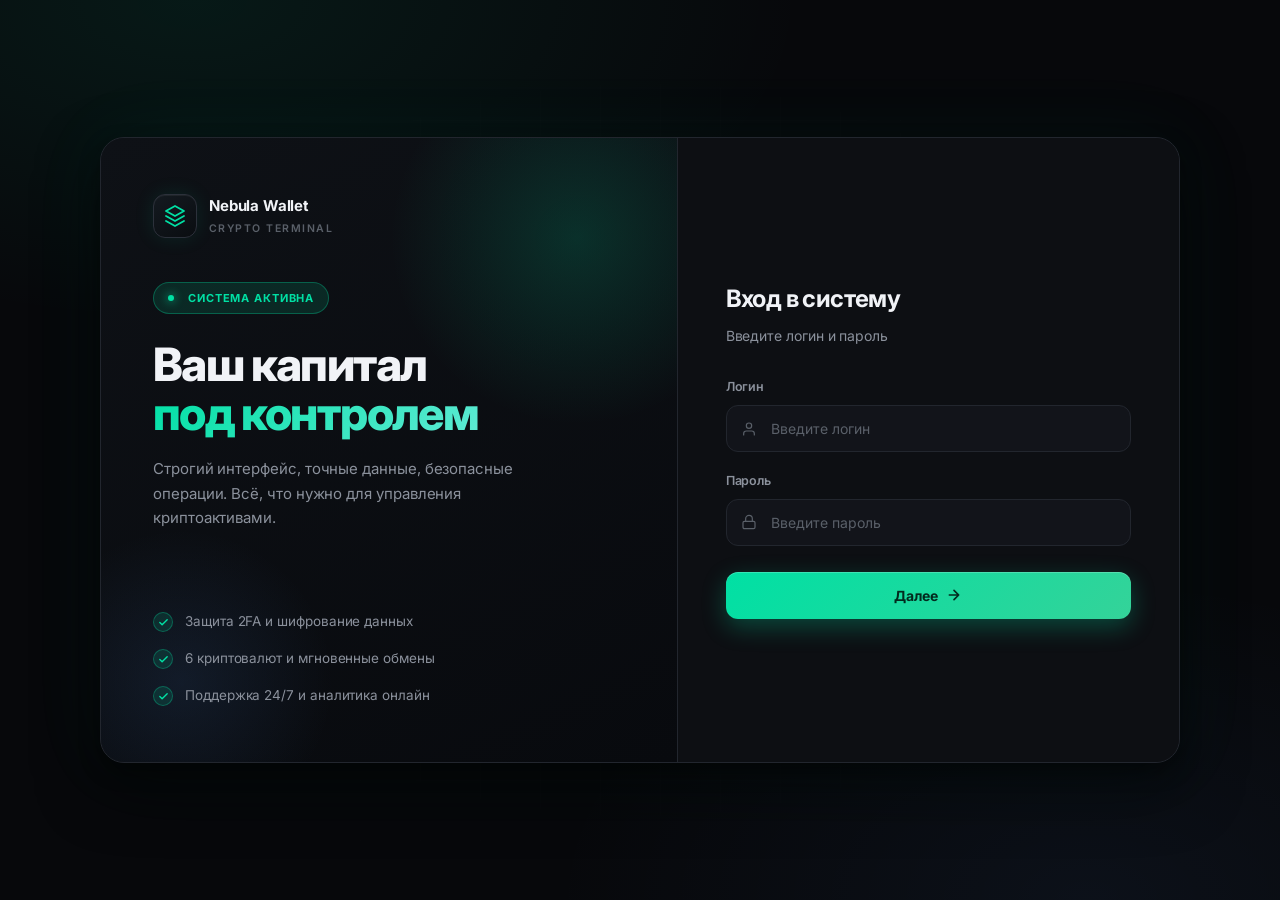
==== index.html @ 236cfd40 "Add files via upload" ====
<!doctype html>
<html lang="ru">
<head>
<meta charset="utf-8" />
<meta name="viewport" content="width=device-width, initial-scale=1" />
<title>Nebula Wallet — Личный кабинет</title>
<link rel="preconnect" href="https://fonts.googleapis.com">
<link rel="preconnect" href="https://fonts.gstatic.com" crossorigin>
<link href="https://fonts.googleapis.com/css2?family=Inter:wght@400;500;600;700;800&family=JetBrains+Mono:wght@400;500;600&display=swap" rel="stylesheet">
<link rel="icon" href="data:image/svg+xml,%3Csvg xmlns='http://www.w3.org/2000/svg' viewBox='0 0 24 24' fill='none' stroke='%2300e0a4' stroke-width='2'%3E%3Cpath d='M12 2L3 7l9 5 9-5-9-5z'/%3E%3C/svg%3E">
<style>
:root{--bg:#07080b;--bg-elev:#0d0f13;--surface:#12141a;--surface-2:#171a21;--surface-hover:#1d2129;--border:#22262e;--border-2:#2c313b;--border-3:#3a4049;--text:#f1f3f7;--text-2:#8b919c;--text-3:#5a6069;--accent:#00e0a4;--accent-2:#34d399;--accent-3:#5eead4;--accent-dim:rgba(0,224,164,.12);--accent-border:rgba(0,224,164,.3);--danger:#ff5c5c;--danger-dim:rgba(255,92,92,.12);--danger-border:rgba(255,92,92,.3);--warning:#ffb547;--warning-dim:rgba(255,181,71,.12);--warning-border:rgba(255,181,71,.3);--info:#5b9dff;--info-dim:rgba(91,157,255,.12);--info-border:rgba(91,157,255,.3);--purple:#a78bfa;--purple-dim:rgba(167,139,250,.12);--radius-s:8px;--radius:12px;--radius-l:18px;--radius-xl:24px;--shadow-2:0 4px 12px rgba(0,0,0,.4),0 12px 32px rgba(0,0,0,.3);--shadow-3:0 24px 60px rgba(0,0,0,.5),0 8px 20px rgba(0,0,0,.35);--font:'Inter',-apple-system,BlinkMacSystemFont,system-ui,'Segoe UI',sans-serif;--mono:'JetBrains Mono','SF Mono',Menlo,Consolas,monospace}
*{box-sizing:border-box;margin:0;padding:0}
html,body{height:100%}
body{font-family:var(--font);background:var(--bg);color:var(--text);font-size:14px;line-height:1.5;-webkit-font-smoothing:antialiased;letter-spacing:-.005em;overflow-x:hidden}
button,input,select,textarea{font-family:inherit;font-size:inherit;color:inherit}
a{color:inherit;text-decoration:none}
::-webkit-scrollbar{width:10px;height:10px}
::-webkit-scrollbar-track{background:transparent}
::-webkit-scrollbar-thumb{background:var(--border-2);border-radius:5px;border:2px solid var(--bg)}
::-webkit-scrollbar-thumb:hover{background:var(--border-3)}
.login-wrap{min-height:100vh;display:flex;align-items:center;justify-content:center;padding:24px;background:radial-gradient(ellipse 80% 60% at 15% 0%,rgba(0,224,164,.08) 0%,transparent 60%),radial-gradient(ellipse 70% 60% at 85% 100%,rgba(91,157,255,.06) 0%,transparent 60%),var(--bg);position:relative;overflow:hidden}
.login-wrap::before{content:'';position:absolute;inset:0;pointer-events:none;background-image:linear-gradient(rgba(255,255,255,.015) 1px,transparent 1px),linear-gradient(90deg,rgba(255,255,255,.015) 1px,transparent 1px);background-size:60px 60px;mask-image:radial-gradient(ellipse at center,black 20%,transparent 80%)}
.login-card{width:100%;max-width:1080px;display:grid;grid-template-columns:1.15fr 1fr;background:var(--surface);border:1px solid var(--border);border-radius:var(--radius-xl);overflow:hidden;box-shadow:var(--shadow-3),0 0 80px rgba(0,224,164,.06);position:relative;animation:cardIn .7s cubic-bezier(.16,1,.3,1) both}
@keyframes cardIn{from{opacity:0;transform:translateY(24px) scale(.98)}to{opacity:1;transform:none}}
.login-hero{padding:56px 52px;background:linear-gradient(155deg,#0e1116 0%,#080a0e 100%);border-right:1px solid var(--border);display:flex;flex-direction:column;position:relative;overflow:hidden}
.login-hero::before{content:'';position:absolute;top:-120px;right:-120px;width:440px;height:440px;background:radial-gradient(circle,rgba(0,224,164,.16) 0%,transparent 60%);pointer-events:none;animation:pulseGlow 6s ease-in-out infinite}
.login-hero::after{content:'';position:absolute;bottom:-100px;left:-100px;width:360px;height:360px;background:radial-gradient(circle,rgba(91,157,255,.1) 0%,transparent 60%);pointer-events:none;animation:pulseGlow 8s ease-in-out infinite reverse}
@keyframes pulseGlow{0%,100%{opacity:.6;transform:scale(1)}50%{opacity:1;transform:scale(1.08)}}
.login-brand{display:flex;align-items:center;gap:12px;position:relative;z-index:1}
.login-brand-mark{width:44px;height:44px;border-radius:12px;background:linear-gradient(145deg,#141a20 0%,#0a0d11 100%);border:1px solid var(--border-2);display:flex;align-items:center;justify-content:center;box-shadow:inset 0 1px 0 rgba(255,255,255,.06),0 0 20px rgba(0,224,164,.1)}
.login-brand-mark svg{width:24px;height:24px}
.login-brand-text h2{font-size:15px;font-weight:700;letter-spacing:-.01em}
.login-brand-text p{font-size:10.5px;color:var(--text-3);letter-spacing:.14em;text-transform:uppercase;font-weight:600;margin-top:3px}
.login-hero-body{margin:auto 0;position:relative;z-index:1;padding:44px 0}
.login-eyebrow{display:inline-flex;align-items:center;gap:8px;padding:7px 14px;border-radius:100px;background:var(--accent-dim);border:1px solid var(--accent-border);color:var(--accent);font-size:11px;font-weight:700;letter-spacing:.08em;text-transform:uppercase;margin-bottom:26px}
.login-eyebrow .dot{width:6px;height:6px;border-radius:50%;background:var(--accent);box-shadow:0 0 10px var(--accent);animation:blink 2s ease-in-out infinite}
@keyframes blink{0%,100%{opacity:1}50%{opacity:.3}}
.login-hero h1{font-size:46px;font-weight:800;line-height:1.05;letter-spacing:-.035em;margin-bottom:20px}
.login-hero h1 em{font-style:normal;background:linear-gradient(135deg,var(--accent) 0%,var(--accent-3) 100%);-webkit-background-clip:text;background-clip:text;-webkit-text-fill-color:transparent}
.login-hero-desc{font-size:15px;color:var(--text-2);line-height:1.65;max-width:400px}
.login-features{display:flex;flex-direction:column;gap:16px;margin-top:36px;position:relative;z-index:1}
.login-feature{display:flex;align-items:flex-start;gap:12px;font-size:13.5px;color:var(--text-2)}
.login-feature-ic{width:20px;height:20px;flex-shrink:0;border-radius:50%;background:var(--accent-dim);border:1px solid var(--accent-border);display:flex;align-items:center;justify-content:center;margin-top:1px}
.login-feature-ic svg{width:11px;height:11px;stroke:var(--accent);fill:none;stroke-width:3;stroke-linecap:round;stroke-linejoin:round}
.login-form-side{padding:56px 48px;display:flex;flex-direction:column;justify-content:center;background:var(--bg-elev)}
.login-step{display:none;animation:stepIn .4s cubic-bezier(.16,1,.3,1)}
.login-step.active{display:block}
@keyframes stepIn{from{opacity:0;transform:translateX(16px)}to{opacity:1;transform:none}}
.login-form-head{margin-bottom:32px}
.login-form-head h3{font-size:24px;font-weight:700;letter-spacing:-.025em;margin-bottom:8px}
.login-form-head p{font-size:14px;color:var(--text-2)}
.login-fields{display:flex;flex-direction:column;gap:20px}
.lf-field{display:flex;flex-direction:column;gap:8px}
.lf-field label{font-size:12.5px;font-weight:600;color:var(--text-2)}
.lf-input-wrap{position:relative;display:flex;align-items:center}
.lf-input-wrap svg{position:absolute;left:15px;width:16px;height:16px;stroke:var(--text-3);fill:none;stroke-width:1.8;stroke-linecap:round;stroke-linejoin:round;transition:stroke .2s;pointer-events:none}
.lf-input-wrap input{width:100%;padding:14px 14px 14px 44px;background:var(--surface);border:1px solid var(--border);border-radius:var(--radius);color:var(--text);font-size:14px;outline:none;transition:border-color .2s,background .2s,box-shadow .2s}
.lf-input-wrap input::placeholder{color:var(--text-3)}
.lf-input-wrap input:hover{border-color:var(--border-2)}
.lf-input-wrap input:focus{border-color:var(--accent-border);background:#0d1318;box-shadow:0 0 0 4px rgba(0,224,164,.1)}
.lf-input-wrap input:focus + svg{stroke:var(--accent)}
.lf-error{padding:12px 14px;background:var(--danger-dim);border:1px solid var(--danger-border);border-radius:var(--radius);color:#ffa3a3;font-size:13px;display:none;align-items:center;gap:8px}
.lf-error.show{display:flex;animation:shake .4s}
.lf-error svg{width:15px;height:15px;flex-shrink:0;stroke:currentColor;fill:none;stroke-width:2}
@keyframes shake{0%,100%{transform:translateX(0)}20%{transform:translateX(-6px)}40%{transform:translateX(6px)}60%{transform:translateX(-4px)}80%{transform:translateX(4px)}}
.lf-submit{margin-top:6px;width:100%;padding:15px;background:linear-gradient(135deg,var(--accent) 0%,var(--accent-2) 100%);color:#032a1e;border:none;border-radius:var(--radius);font-size:14px;font-weight:700;cursor:pointer;transition:transform .15s,box-shadow .2s,filter .2s;display:flex;align-items:center;justify-content:center;gap:8px;box-shadow:0 8px 24px rgba(0,224,164,.28),inset 0 1px 0 rgba(255,255,255,.2)}
.lf-submit:hover{transform:translateY(-2px);box-shadow:0 12px 32px rgba(0,224,164,.4);filter:brightness(1.05)}
.lf-submit:active{transform:translateY(0)}
.lf-submit svg{width:16px;height:16px;stroke:currentColor;fill:none;stroke-width:2.5;stroke-linecap:round;stroke-linejoin:round}
.lf-back{margin-top:18px;text-align:center;font-size:12.5px;color:var(--text-2);cursor:pointer;display:flex;align-items:center;justify-content:center;gap:6px;transition:color .15s}
.lf-back:hover{color:var(--accent)}
.lf-back svg{width:14px;height:14px;stroke:currentColor;fill:none;stroke-width:2}
@media(max-width:900px){.login-card{grid-template-columns:1fr;max-width:480px}.login-hero{display:none}.login-form-side{padding:40px 28px}}
.app{display:none;min-height:100vh}
.app.active{display:block}
.topbar{position:sticky;top:0;z-index:900;height:64px;background:rgba(7,8,11,.78);backdrop-filter:blur(24px) saturate(180%);-webkit-backdrop-filter:blur(24px) saturate(180%);border-bottom:1px solid var(--border);padding:0 24px;display:flex;align-items:center}
.topbar-inner{max-width:1480px;width:100%;margin:0 auto;display:flex;align-items:center;justify-content:space-between;gap:16px}
.topbar-left{display:flex;align-items:center;gap:16px}
.menu-btn{width:38px;height:38px;background:transparent;border:1px solid var(--border);border-radius:var(--radius-s);cursor:pointer;display:flex;flex-direction:column;justify-content:center;align-items:center;gap:4px;transition:border-color .2s,background .2s}
.menu-btn:hover{border-color:var(--border-3);background:var(--surface)}
.menu-btn span{width:15px;height:1.5px;background:var(--text-2);border-radius:1px;transition:all .3s cubic-bezier(.4,0,.2,1)}
.menu-btn.active span{background:var(--accent)}
.menu-btn.active span:nth-child(1){transform:rotate(45deg) translate(4px,4px)}
.menu-btn.active span:nth-child(2){opacity:0}
.menu-btn.active span:nth-child(3){transform:rotate(-45deg) translate(4px,-4px)}
.brand{display:flex;align-items:center;gap:11px;font-size:15px;font-weight:700;letter-spacing:-.015em}
.brand-mark{width:32px;height:32px;border-radius:9px;background:linear-gradient(145deg,#141a20 0%,#0a0d11 100%);border:1px solid var(--border-2);display:flex;align-items:center;justify-content:center;box-shadow:inset 0 1px 0 rgba(255,255,255,.05)}
.brand-mark svg{width:17px;height:17px}
.topbar-right{display:flex;align-items:center;gap:8px}
.icon-btn{position:relative;width:38px;height:38px;background:transparent;border:1px solid var(--border);border-radius:var(--radius-s);cursor:pointer;display:flex;align-items:center;justify-content:center;color:var(--text-2);transition:border-color .2s,background .2s,color .2s}
.icon-btn:hover{border-color:var(--border-3);background:var(--surface);color:var(--text)}
.icon-btn svg{width:16px;height:16px;stroke:currentColor;fill:none;stroke-width:1.8;stroke-linecap:round;stroke-linejoin:round}
.icon-btn .badge{position:absolute;top:8px;right:8px;width:7px;height:7px;border-radius:50%;background:var(--accent);box-shadow:0 0 0 2px var(--bg),0 0 10px var(--accent);animation:blink 2s ease-in-out infinite}
.sb-overlay{position:fixed;inset:0;background:rgba(0,0,0,.65);backdrop-filter:blur(6px);z-index:998;opacity:0;pointer-events:none;transition:opacity .3s}
.sb-overlay.active{opacity:1;pointer-events:auto}
.sidebar{position:fixed;left:-300px;top:0;width:280px;height:100vh;background:var(--bg-elev);border-right:1px solid var(--border);z-index:999;transition:left .4s cubic-bezier(.16,1,.3,1);display:flex;flex-direction:column;overflow-y:auto}
.sidebar.active{left:0}
.sb-user{padding:22px 18px;border-bottom:1px solid var(--border);display:flex;align-items:center;gap:12px}
.sb-avatar{width:42px;height:42px;border-radius:11px;background:linear-gradient(145deg,var(--accent-dim) 0%,rgba(0,224,164,.04) 100%);border:1px solid var(--accent-border);display:flex;align-items:center;justify-content:center;font-size:14px;font-weight:700;color:var(--accent);flex-shrink:0}
.sb-user-info{flex:1;min-width:0}
.sb-user-info h3{font-size:13.5px;font-weight:600;margin-bottom:3px;white-space:nowrap;overflow:hidden;text-overflow:ellipsis}
.sb-user-info p{font-size:11.5px;color:var(--text-3);font-family:var(--mono);white-space:nowrap;overflow:hidden;text-overflow:ellipsis}
.sb-menu{padding:14px 12px;flex:1;display:flex;flex-direction:column;gap:2px}
.sb-group{margin-bottom:10px}
.sb-group-head{padding:10px 10px 8px;font-size:10.5px;font-weight:700;color:var(--text-3);letter-spacing:.12em;text-transform:uppercase;cursor:pointer;user-select:none;display:flex;align-items:center;justify-content:space-between;border-radius:6px;transition:color .2s}
.sb-group-head:hover{color:var(--text-2)}
.sb-group-head::after{content:'';width:6px;height:6px;border-right:1.5px solid currentColor;border-bottom:1.5px solid currentColor;transform:rotate(45deg) translate(-2px,-2px);transition:transform .25s;opacity:.7}
.sb-group.collapsed .sb-group-head::after{transform:rotate(-45deg) translate(-1px,1px)}
.sb-group.collapsed .sb-item{display:none}
.sb-item{display:flex;align-items:center;gap:11px;padding:10px 12px;border-radius:9px;color:var(--text-2);font-size:13px;font-weight:500;cursor:pointer;transition:background .15s,color .15s;position:relative}
.sb-item svg{width:16px;height:16px;flex-shrink:0;stroke:currentColor;fill:none;stroke-width:1.7;stroke-linecap:round;stroke-linejoin:round;opacity:.85}
.sb-item:hover{background:var(--surface);color:var(--text)}
.sb-item.active{background:linear-gradient(90deg,var(--accent-dim) 0%,transparent 100%);color:var(--text);font-weight:600}
.sb-item.active::before{content:'';position:absolute;left:0;top:9px;bottom:9px;width:3px;border-radius:0 3px 3px 0;background:var(--accent);box-shadow:0 0 12px var(--accent)}
.sb-item.active svg{stroke:var(--accent);opacity:1}
.page{display:none;max-width:1480px;margin:0 auto;padding:32px 24px 80px}
.page.active{display:block;animation:pageIn .35s cubic-bezier(.16,1,.3,1)}
@keyframes pageIn{from{opacity:0;transform:translateY(8px)}to{opacity:1;transform:none}}
.welcome{display:flex;justify-content:space-between;align-items:flex-start;gap:24px;flex-wrap:wrap;margin-bottom:28px}
.welcome-text h1{font-size:28px;font-weight:800;letter-spacing:-.03em;margin-bottom:6px;background:linear-gradient(135deg,var(--text) 0%,#b8bfcc 100%);-webkit-background-clip:text;background-clip:text;-webkit-text-fill-color:transparent}
.welcome-text p{font-size:14px;color:var(--text-2)}
.welcome-actions{display:flex;gap:10px;flex-wrap:wrap}
.btn{display:inline-flex;align-items:center;justify-content:center;gap:8px;padding:10px 16px;font-size:13px;font-weight:600;background:var(--surface);border:1px solid var(--border);border-radius:var(--radius-s);color:var(--text);cursor:pointer;transition:background .15s,border-color .15s,transform .15s,box-shadow .2s;white-space:nowrap}
.btn svg{width:14px;height:14px;stroke:currentColor;fill:none;stroke-width:2;stroke-linecap:round;stroke-linejoin:round}
.btn:hover{background:var(--surface-hover);border-color:var(--border-3);transform:translateY(-1px)}
.btn:active{transform:translateY(0)}
.btn-primary{background:linear-gradient(135deg,var(--accent) 0%,var(--accent-2) 100%);border-color:transparent;color:#032a1e;font-weight:700;box-shadow:0 4px 16px rgba(0,224,164,.25)}
.btn-primary:hover{filter:brightness(1.08);box-shadow:0 8px 24px rgba(0,224,164,.35)}
.btn-danger{background:var(--danger-dim);border-color:var(--danger-border);color:#ffa3a3}
.btn-danger:hover{background:rgba(255,92,92,.2);border-color:rgba(255,92,92,.5)}
.btn-ghost{background:transparent}
.btn-ghost:hover{background:var(--surface)}
.btn-sm{padding:7px 12px;font-size:12px;border-radius:7px}
.btn-sm svg{width:12px;height:12px}
.balance-overview{position:relative;background:linear-gradient(155deg,#101520 0%,#0a0d13 60%,#080a0e 100%);border:1px solid var(--border);border-radius:var(--radius-xl);padding:32px;margin-bottom:24px;overflow:hidden;box-shadow:var(--shadow-2)}
.balance-overview::before{content:'';position:absolute;top:-100px;right:-80px;width:400px;height:400px;background:radial-gradient(circle,rgba(0,224,164,.14) 0%,transparent 60%);pointer-events:none;animation:pulseGlow 7s ease-in-out infinite}
.balance-overview::after{content:'';position:absolute;bottom:-120px;left:20%;width:400px;height:400px;background:radial-gradient(circle,rgba(91,157,255,.06) 0%,transparent 60%);pointer-events:none}
.bo-top{position:relative;z-index:1;display:flex;justify-content:space-between;align-items:flex-start;gap:20px;flex-wrap:wrap;margin-bottom:28px}
.bo-label{font-size:12px;color:var(--text-2);font-weight:600;letter-spacing:.04em;text-transform:uppercase;margin-bottom:14px;display:flex;align-items:center;gap:8px}
.bo-label .live{display:inline-flex;align-items:center;gap:5px;padding:3px 8px;border-radius:5px;background:var(--accent-dim);color:var(--accent);font-size:10px;font-weight:700;letter-spacing:.06em;text-transform:uppercase}
.bo-label .live::before{content:'';width:5px;height:5px;border-radius:50%;background:var(--accent);box-shadow:0 0 8px var(--accent);animation:blink 2s ease-in-out infinite}
.bo-amount{font-size:44px;font-weight:800;letter-spacing:-.04em;line-height:1;margin-bottom:10px;cursor:pointer;transition:opacity .2s;font-variant-numeric:tabular-nums;background:linear-gradient(135deg,#ffffff 0%,#c7d2dc 100%);-webkit-background-clip:text;background-clip:text;-webkit-text-fill-color:transparent}
.bo-amount:hover{opacity:.85}
.bo-usd{font-size:15px;color:var(--text-2);font-family:var(--mono);font-weight:500}
.bo-trend{display:inline-flex;align-items:center;gap:7px;padding:8px 13px;background:var(--accent-dim);border:1px solid var(--accent-border);border-radius:9px;font-size:12.5px;font-weight:700;color:var(--accent);backdrop-filter:blur(8px)}
.bo-trend svg{width:13px;height:13px;stroke:currentColor;fill:none;stroke-width:2.5;stroke-linecap:round;stroke-linejoin:round}
.bo-chart{height:80px;margin-top:8px;position:relative;z-index:1}
.bo-chart svg{width:100%;height:100%;display:block}
.bo-hidden{filter:blur(12px);user-select:none;-webkit-text-fill-color:initial;background:none;-webkit-background-clip:initial;background-clip:initial}
.stats-bar{display:grid;grid-template-columns:repeat(auto-fit,minmax(200px,1fr));gap:14px;margin-bottom:28px}
.stat{position:relative;background:linear-gradient(160deg,var(--surface) 0%,var(--surface-2) 100%);border:1px solid var(--border);border-radius:var(--radius-l);padding:20px;transition:border-color .25s,transform .25s,box-shadow .25s;overflow:hidden}
.stat::before{content:'';position:absolute;inset:0;background:radial-gradient(circle at top right,rgba(0,224,164,.06),transparent 60%);opacity:0;transition:opacity .3s}
.stat:hover{border-color:var(--border-3);transform:translateY(-3px);box-shadow:var(--shadow-2)}
.stat:hover::before{opacity:1}
.stat-top{display:flex;align-items:center;justify-content:space-between;margin-bottom:14px;position:relative;z-index:1}
.stat-ic{width:36px;height:36px;border-radius:10px;display:flex;align-items:center;justify-content:center;background:var(--surface-2);border:1px solid var(--border)}
.stat-ic svg{width:17px;height:17px;stroke:currentColor;fill:none;stroke-width:1.8;stroke-linecap:round;stroke-linejoin:round}
.stat-ic.green{color:var(--accent);background:var(--accent-dim);border-color:var(--accent-border)}
.stat-ic.blue{color:var(--info);background:var(--info-dim);border-color:var(--info-border)}
.stat-ic.amber{color:var(--warning);background:var(--warning-dim);border-color:var(--warning-border)}
.stat-ic.red{color:var(--danger);background:var(--danger-dim);border-color:var(--danger-border)}
.stat-ic.purple{color:var(--purple);background:var(--purple-dim);border-color:rgba(167,139,250,.3)}
.stat-change{font-size:11.5px;font-weight:700;color:var(--accent);font-family:var(--mono)}
.stat-change.down{color:var(--danger)}
.stat-label{font-size:12px;color:var(--text-2);margin-bottom:8px;position:relative;z-index:1}
.stat-value{font-size:21px;font-weight:700;letter-spacing:-.025em;font-variant-numeric:tabular-nums;position:relative;z-index:1}
.stat-value.positive{color:var(--accent)}
.stat-value.negative{color:var(--danger)}
.section{margin-bottom:32px}
.section-head{display:flex;justify-content:space-between;align-items:center;margin-bottom:16px;gap:16px;flex-wrap:wrap}
.section-head h2{font-size:16px;font-weight:700;letter-spacing:-.015em;display:flex;align-items:center;gap:11px}
.section-head h2 .mark{width:4px;height:16px;border-radius:3px;background:linear-gradient(180deg,var(--accent) 0%,var(--accent-3) 100%);box-shadow:0 0 12px rgba(0,224,164,.4)}
.section-head .link{font-size:12.5px;color:var(--text-2);cursor:pointer;display:inline-flex;align-items:center;gap:5px;transition:color .15s}
.section-head .link:hover{color:var(--accent)}
.section-head .link svg{width:13px;height:13px;stroke:currentColor;fill:none;stroke-width:2}
.grid-2{display:grid;grid-template-columns:repeat(auto-fit,minmax(240px,1fr));gap:14px}
.grid-3{display:grid;grid-template-columns:repeat(auto-fill,minmax(280px,1fr));gap:14px}
.asset{position:relative;background:linear-gradient(160deg,var(--surface) 0%,var(--surface-2) 100%);border:1px solid var(--border);border-radius:var(--radius-l);padding:18px;cursor:pointer;transition:border-color .25s,transform .25s,box-shadow .25s;overflow:hidden}
.asset:hover{border-color:var(--accent-border);transform:translateY(-4px);box-shadow:var(--shadow-2),0 0 30px rgba(0,224,164,.08)}
.asset-top{display:flex;justify-content:space-between;align-items:center;gap:12px;margin-bottom:16px;position:relative;z-index:1}
.asset-id{display:flex;align-items:center;gap:11px;min-width:0}
.asset-symbol{width:38px;height:38px;border-radius:11px;background:linear-gradient(145deg,var(--surface-2) 0%,var(--surface) 100%);border:1px solid var(--border-2);display:flex;align-items:center;justify-content:center;font-size:13px;font-weight:800;color:var(--text);flex-shrink:0}
.asset-name{min-width:0}
.asset-name .code{font-size:13.5px;font-weight:700;margin-bottom:2px}
.asset-name .full{font-size:11.5px;color:var(--text-3);white-space:nowrap;overflow:hidden;text-overflow:ellipsis}
.asset-amount{text-align:right;flex-shrink:0}
.asset-amount .amt{font-size:13.5px;font-weight:700;margin-bottom:3px;font-family:var(--mono);font-variant-numeric:tabular-nums}
.asset-amount .val{font-size:11.5px;color:var(--text-3)}
.asset-spark{height:36px;margin:8px -4px 8px;position:relative;z-index:1}
.asset-spark svg{width:100%;height:100%;display:block}
.asset-bottom{display:flex;justify-content:space-between;align-items:center;padding-top:12px;border-top:1px solid var(--border);font-size:11.5px;position:relative;z-index:1}
.asset-chg{display:inline-flex;align-items:center;gap:4px;font-weight:700}
.asset-chg.up{color:var(--accent)}
.asset-chg.down{color:var(--danger)}
.asset-usd{color:var(--text-3);font-family:var(--mono)}
.tx-list{background:var(--surface);border:1px solid var(--border);border-radius:var(--radius-l);overflow:hidden}
.tx-row{display:flex;align-items:center;justify-content:space-between;gap:16px;padding:15px 20px;border-bottom:1px solid var(--border);transition:background .15s;cursor:pointer}
.tx-row:last-child{border-bottom:none}
.tx-row:hover{background:var(--surface-2)}
.tx-left{display:flex;align-items:center;gap:13px;flex:1;min-width:0}
.tx-ic{width:36px;height:36px;border-radius:10px;display:flex;align-items:center;justify-content:center;background:var(--surface-2);border:1px solid var(--border);flex-shrink:0}
.tx-ic svg{width:15px;height:15px;stroke:currentColor;fill:none;stroke-width:1.9;stroke-linecap:round;stroke-linejoin:round}
.tx-ic.in{color:var(--accent);background:var(--accent-dim);border-color:var(--accent-border)}
.tx-ic.out{color:var(--danger);background:var(--danger-dim);border-color:var(--danger-border)}
.tx-ic.swap{color:var(--info);background:var(--info-dim);border-color:var(--info-border)}
.tx-ic.ref{color:var(--purple);background:var(--purple-dim);border-color:rgba(167,139,250,.3)}
.tx-info{min-width:0;flex:1}
.tx-type{font-size:13.5px;font-weight:600;margin-bottom:3px;white-space:nowrap;overflow:hidden;text-overflow:ellipsis}
.tx-date{font-size:11.5px;color:var(--text-3)}
.tx-right{text-align:right;flex-shrink:0}
.tx-amt{font-size:13.5px;font-weight:700;font-family:var(--mono);font-variant-numeric:tabular-nums;margin-bottom:4px}
.tx-amt.positive{color:var(--accent)}
.tx-amt.negative{color:var(--text)}
.tx-status{display:inline-block;font-size:10.5px;font-weight:700;padding:3px 8px;border-radius:5px;letter-spacing:.03em}
.tx-status.ok{background:var(--accent-dim);color:var(--accent)}
.tx-status.wait{background:var(--warning-dim);color:var(--warning)}
.tx-status.progress{background:var(--info-dim);color:var(--info)}
.tx-status.fail{background:var(--danger-dim);color:var(--danger)}
.tx-filter{display:flex;gap:8px;flex-wrap:wrap;margin-bottom:18px}
.tx-filter button{padding:7px 14px;font-size:12.5px;font-weight:600;background:var(--surface);border:1px solid var(--border);border-radius:100px;color:var(--text-2);cursor:pointer;transition:all .15s}
.tx-filter button:hover{border-color:var(--border-3);color:var(--text)}
.tx-filter button.active{background:var(--accent-dim);border-color:var(--accent-border);color:var(--accent)}
.panel{background:linear-gradient(160deg,var(--surface) 0%,var(--surface-2) 100%);border:1px solid var(--border);border-radius:var(--radius-l);padding:28px;margin-bottom:20px}
.panel-head{margin-bottom:24px}
.panel-head h2{font-size:18px;font-weight:700;letter-spacing:-.02em;margin-bottom:6px}
.panel-head p{font-size:13.5px;color:var(--text-2)}
.form-page{max-width:800px;margin:0 auto}
.form-grid{display:grid;grid-template-columns:1fr 1fr;gap:16px}
@media(max-width:640px){.form-grid{grid-template-columns:1fr}}
.field{display:flex;flex-direction:column;gap:8px}
.field label{font-size:12.5px;color:var(--text-2);font-weight:600}
.field input,.field select,.field textarea{width:100%;padding:12px 14px;background:var(--bg-elev);border:1px solid var(--border);border-radius:var(--radius-s);color:var(--text);font-size:13.5px;outline:none;transition:border-color .15s,background .15s,box-shadow .15s}
.field input::placeholder,.field textarea::placeholder{color:var(--text-3)}
.field input:hover,.field select:hover,.field textarea:hover{border-color:var(--border-2)}
.field input:focus,.field select:focus,.field textarea:focus{border-color:var(--accent-border);box-shadow:0 0 0 4px rgba(0,224,164,.08)}
.field input:read-only{color:var(--text-2);background:var(--surface);cursor:not-allowed}
.field textarea{resize:vertical;min-height:110px;font-family:inherit}
.field select{appearance:none;cursor:pointer;background-image:url("data:image/svg+xml,%3csvg xmlns='http://www.w3.org/2000/svg' fill='none' viewBox='0 0 20 20'%3e%3cpath stroke='%238b919c' stroke-linecap='round' stroke-linejoin='round' stroke-width='1.8' d='m6 8 4 4 4-4'/%3e%3c/svg%3e");background-position:right 12px center;background-repeat:no-repeat;background-size:16px;padding-right:38px}
.field select option{background:#0f1114;color:var(--text)}
.form-actions{display:flex;gap:10px;margin-top:26px;padding-top:24px;border-top:1px solid var(--border);justify-content:flex-end;flex-wrap:wrap}
.form-actions .btn{min-width:130px}
.alert{display:flex;align-items:flex-start;gap:11px;padding:13px 15px;border-radius:var(--radius-s);font-size:12.5px;line-height:1.55;margin-bottom:18px}
.alert svg{width:16px;height:16px;flex-shrink:0;margin-top:1px;stroke:currentColor;fill:none;stroke-width:2;stroke-linecap:round;stroke-linejoin:round}
.alert-info{background:var(--info-dim);border:1px solid var(--info-border);color:#93c5fd}
.alert-warning{background:var(--warning-dim);border:1px solid var(--warning-border);color:#fcd34d}
.alert-success{background:var(--accent-dim);border:1px solid var(--accent-border);color:var(--accent)}
.alert-danger{background:var(--danger-dim);border:1px solid var(--danger-border);color:#ffa3a3}
.req-card{background:var(--bg-elev);border:1px solid var(--border);border-radius:var(--radius-l);padding:22px;margin-bottom:20px}
.req-head{display:flex;align-items:center;gap:9px;font-size:13.5px;font-weight:700;margin-bottom:16px;padding-bottom:16px;border-bottom:1px solid var(--border)}
.req-head svg{width:16px;height:16px;stroke:var(--accent);fill:none;stroke-width:1.9;stroke-linecap:round;stroke-linejoin:round}
.req-row{display:flex;justify-content:space-between;align-items:center;gap:14px;padding:12px 0;border-bottom:1px solid var(--border);flex-wrap:wrap}
.req-row:last-child{border-bottom:none}
.req-label{font-size:12.5px;color:var(--text-2)}
.req-val{display:flex;align-items:center;gap:10px;flex-wrap:wrap}
.req-val code{font-family:var(--mono);font-size:12.5px;color:var(--text);font-weight:600;word-break:break-all}
.copy{padding:5px 11px;background:var(--surface);border:1px solid var(--border);border-radius:7px;font-size:11px;font-weight:600;color:var(--text-2);cursor:pointer;transition:all .15s;white-space:nowrap;display:inline-flex;align-items:center;gap:5px}
.copy svg{width:11px;height:11px;stroke:currentColor;fill:none;stroke-width:2}
.copy:hover{background:var(--surface-hover);border-color:var(--border-3);color:var(--text)}
.copy.copied{background:var(--accent-dim);border-color:var(--accent-border);color:var(--accent)}
.p-row{display:flex;justify-content:space-between;align-items:center;gap:16px;padding:18px 0;border-bottom:1px solid var(--border);flex-wrap:wrap}
.p-row:last-child{border-bottom:none}
.p-row-label{font-size:13.5px;font-weight:600}
.p-row-sub{font-size:12px;color:var(--text-3);margin-top:4px}
.p-row-value{font-size:13.5px;color:var(--text-2);font-family:var(--mono)}
.p-row-toggle{display:flex;align-items:center;gap:11px}
.p-row-toggle-status{font-size:12.5px;color:var(--text-2)}
.toggle{width:40px;height:22px;border-radius:11px;background:var(--surface-2);border:1px solid var(--border-2);position:relative;cursor:pointer;transition:all .25s;flex-shrink:0}
.toggle::after{content:'';position:absolute;top:50%;left:2px;width:16px;height:16px;border-radius:50%;background:var(--text-2);transform:translateY(-50%);transition:all .25s cubic-bezier(.4,0,.2,1)}
.toggle.active{background:linear-gradient(135deg,var(--accent) 0%,var(--accent-2) 100%);border-color:var(--accent)}
.toggle.active::after{left:20px;background:#032a1e}
.support-grid{display:grid;grid-template-columns:repeat(auto-fit,minmax(240px,1fr));gap:14px;margin-bottom:20px}
.support-tile{background:linear-gradient(160deg,var(--surface) 0%,var(--surface-2) 100%);border:1px solid var(--border);border-radius:var(--radius-l);padding:18px;display:flex;align-items:center;gap:13px;cursor:pointer;transition:border-color .25s,transform .25s,box-shadow .25s}
.support-tile:hover{border-color:var(--accent-border);transform:translateY(-3px);box-shadow:var(--shadow-2)}
.support-tile-ic{width:38px;height:38px;border-radius:10px;background:var(--accent-dim);border:1px solid var(--accent-border);display:flex;align-items:center;justify-content:center;flex-shrink:0}
.support-tile-ic svg{width:16px;height:16px;stroke:var(--accent);fill:none;stroke-width:1.9;stroke-linecap:round;stroke-linejoin:round}
.support-tile-body{flex:1;min-width:0}
.support-tile-body h4{font-size:13.5px;font-weight:700;margin-bottom:3px}
.support-tile-body p{font-size:11.5px;color:var(--text-3)}
.support-tile-arrow{color:var(--text-3);transition:transform .2s}
.support-tile:hover .support-tile-arrow{transform:translateX(4px);color:var(--accent)}
.support-tile-arrow svg{width:14px;height:14px;stroke:currentColor;fill:none;stroke-width:2}
.faq{border:1px solid var(--border);border-radius:var(--radius-l);overflow:hidden;background:var(--surface)}
.faq-item{border-bottom:1px solid var(--border)}
.faq-item:last-child{border-bottom:none}
.faq-q{padding:16px 20px;display:flex;justify-content:space-between;align-items:center;gap:12px;cursor:pointer;font-size:13.5px;font-weight:600;transition:background .15s}
.faq-q:hover{background:var(--surface-2)}
.faq-arrow{color:var(--text-3);font-size:10px;transition:transform .25s}
.faq-item.open .faq-arrow{transform:rotate(180deg);color:var(--accent)}
.faq-a{max-height:0;overflow:hidden;transition:max-height .3s}
.faq-item.open .faq-a{max-height:400px}
.faq-a p{padding:0 20px 18px;color:var(--text-2);font-size:12.5px;line-height:1.65}
.chat{background:var(--bg-elev);border:1px solid var(--border);border-radius:var(--radius-l);padding:20px;display:flex;flex-direction:column;gap:14px;max-height:520px}
.chat-messages{display:flex;flex-direction:column;gap:16px;overflow-y:auto;padding-right:6px;flex:1;min-height:200px}
.chat-msg{display:flex;gap:11px;animation:msgIn .3s cubic-bezier(.16,1,.3,1)}
@keyframes msgIn{from{opacity:0;transform:translateY(8px)}to{opacity:1;transform:none}}
.chat-msg.user{flex-direction:row-reverse}
.chat-av{width:34px;height:34px;border-radius:9px;flex-shrink:0;display:flex;align-items:center;justify-content:center;font-size:12px;font-weight:700}
.chat-msg.support .chat-av{background:linear-gradient(145deg,var(--accent-dim),rgba(0,224,164,.04));border:1px solid var(--accent-border);color:var(--accent)}
.chat-msg.user .chat-av{background:linear-gradient(145deg,var(--info-dim),rgba(91,157,255,.04));border:1px solid var(--info-border);color:var(--info)}
.chat-body{flex:1;min-width:0;max-width:78%}
.chat-msg.user .chat-body{text-align:right}
.chat-name{font-size:11.5px;font-weight:700;margin-bottom:5px;color:var(--text-2)}
.chat-text{font-size:13px;color:var(--text);line-height:1.55;background:var(--surface);padding:10px 14px;border-radius:12px;display:inline-block;text-align:left;border:1px solid var(--border)}
.chat-msg.support .chat-text{border-top-left-radius:3px}
.chat-msg.user .chat-text{background:linear-gradient(135deg,rgba(0,224,164,.15),rgba(0,224,164,.08));border-color:var(--accent-border);border-top-right-radius:3px}
.chat-time{font-size:10.5px;color:var(--text-3);margin-top:5px}
.chat-input-row{display:flex;gap:8px;margin-top:6px;flex-shrink:0}
.chat-input{flex:1;padding:12px 16px;background:var(--surface);border:1px solid var(--border);border-radius:var(--radius-s);color:var(--text);font-size:13px;outline:none;transition:border-color .15s,box-shadow .15s}
.chat-input:focus{border-color:var(--accent-border);box-shadow:0 0 0 4px rgba(0,224,164,.08)}
.chat-send{width:44px;height:44px;border-radius:var(--radius-s);background:linear-gradient(135deg,var(--accent) 0%,var(--accent-2) 100%);border:none;color:#032a1e;display:flex;align-items:center;justify-content:center;cursor:pointer;flex-shrink:0;transition:filter .15s,transform .15s}
.chat-send:hover{filter:brightness(1.1);transform:scale(1.05)}
.chat-send svg{width:16px;height:16px;stroke:currentColor;fill:none;stroke-width:2;stroke-linecap:round;stroke-linejoin:round}
.period{background:linear-gradient(160deg,var(--surface) 0%,var(--surface-2) 100%);border:1px solid var(--border);border-radius:var(--radius-l);padding:20px;margin-bottom:12px;transition:border-color .2s}
.period:hover{border-color:var(--border-2)}
.period-head{display:flex;justify-content:space-between;align-items:center;margin-bottom:14px;gap:12px;flex-wrap:wrap}
.period-title{font-size:14px;font-weight:700}
.period-badge{padding:4px 9px;border-radius:5px;background:var(--accent-dim);color:var(--accent);font-size:10.5px;font-weight:700;letter-spacing:.05em;text-transform:uppercase;border:1px solid var(--accent-border)}
.period-value{font-size:24px;font-weight:800;letter-spacing:-.03em;margin-bottom:12px;color:var(--accent);font-variant-numeric:tabular-nums}
.period-desc{font-size:12.5px;color:var(--text-2);line-height:1.6}
.chart-box{background:var(--surface);border:1px solid var(--border);border-radius:var(--radius-l);padding:22px;margin-top:18px}
.chart-box h3{font-size:14px;font-weight:700;margin-bottom:18px}
.chart-real{position:relative;height:240px;padding:10px 0}
.chart-real svg{width:100%;height:100%;overflow:visible}
.chart-bar{cursor:pointer;transition:filter .2s}
.chart-bar:hover{filter:brightness(1.2)}
.req-item{background:linear-gradient(160deg,var(--surface) 0%,var(--surface-2) 100%);border:1px solid var(--border);border-radius:var(--radius-l);padding:22px;margin-bottom:16px}
.req-item-head{display:flex;justify-content:space-between;align-items:center;margin-bottom:18px;gap:12px;flex-wrap:wrap}
.req-item-id{font-size:14px;font-weight:700}
.req-item-status{padding:4px 11px;border-radius:6px;font-size:10.5px;font-weight:700;letter-spacing:.05em;text-transform:uppercase}
.req-item-status.pending{background:var(--warning-dim);color:var(--warning);border:1px solid var(--warning-border)}
.req-item-status.progress{background:var(--info-dim);color:var(--info);border:1px solid var(--info-border)}
.req-item-status.completed{background:var(--accent-dim);color:var(--accent);border:1px solid var(--accent-border)}
.req-item-status.cancelled{background:var(--danger-dim);color:var(--danger);border:1px solid var(--danger-border)}
.req-item-amount{text-align:center;padding:20px;margin-bottom:18px;background:var(--bg-elev);border:1px solid var(--border);border-radius:var(--radius)}
.req-item-amount-label{font-size:11.5px;color:var(--text-2);margin-bottom:6px;text-transform:uppercase;letter-spacing:.05em;font-weight:600}
.req-item-amount-value{font-size:26px;font-weight:800;letter-spacing:-.03em;font-family:var(--mono);font-variant-numeric:tabular-nums}
.req-item-grid{display:grid;grid-template-columns:1fr 1fr;gap:16px;margin-bottom:16px}
@media(max-width:640px){.req-item-grid{grid-template-columns:1fr}}
.req-item-cell{display:flex;flex-direction:column;gap:4px}
.req-item-cell-label{font-size:10.5px;color:var(--text-3);text-transform:uppercase;letter-spacing:.07em;font-weight:700}
.req-item-cell-value{font-size:12.5px;font-weight:600;font-family:var(--mono);word-break:break-all}
.req-item-foot{font-size:11.5px;color:var(--text-3);text-align:center;padding-top:14px;border-top:1px solid var(--border)}
.req-item-actions{display:flex;gap:8px;margin-top:16px;flex-wrap:wrap}
.req-timer{display:flex;align-items:center;gap:9px;padding:11px 13px;background:var(--info-dim);border:1px solid var(--info-border);border-radius:var(--radius-s);font-size:12.5px;color:#93c5fd;margin-top:14px;font-family:var(--mono)}
.req-timer svg{width:14px;height:14px;stroke:currentColor;fill:none;stroke-width:2;stroke-linecap:round;stroke-linejoin:round}
.req-timer b{color:#bfdbfe;font-weight:700;font-variant-numeric:tabular-nums}
.req-timer.done{background:var(--accent-dim);border-color:var(--accent-border);color:var(--accent)}
.req-timer.done b{color:var(--accent)}
.modal-ov{position:fixed;inset:0;background:rgba(3,4,6,.8);backdrop-filter:blur(8px);z-index:10000;display:none;align-items:center;justify-content:center;padding:20px}
.modal-ov.active{display:flex;animation:fadeIn .25s ease}
@keyframes fadeIn{from{opacity:0}to{opacity:1}}
.modal{background:linear-gradient(160deg,var(--bg-elev) 0%,var(--surface) 100%);border:1px solid var(--border-2);border-radius:var(--radius-l);max-width:500px;width:100%;box-shadow:var(--shadow-3);overflow:hidden;animation:modalIn .3s cubic-bezier(.16,1,.3,1)}
@keyframes modalIn{from{opacity:0;transform:translateY(24px) scale(.96)}to{opacity:1;transform:none}}
.modal-head{padding:20px 24px;border-bottom:1px solid var(--border);display:flex;align-items:center;justify-content:space-between}
.modal-title{font-size:15px;font-weight:700}
.modal-x{width:30px;height:30px;background:transparent;border:none;color:var(--text-2);font-size:20px;cursor:pointer;border-radius:7px;display:flex;align-items:center;justify-content:center;transition:background .15s,color .15s}
.modal-x:hover{background:var(--surface);color:var(--text)}
.modal-body{padding:24px}
.modal-icon{width:52px;height:52px;border-radius:50%;display:flex;align-items:center;justify-content:center;font-size:22px;font-weight:700;margin:0 auto 16px}
.modal-icon.info{background:var(--info-dim);color:var(--info);border:1px solid var(--info-border)}
.modal-icon.warning{background:var(--warning-dim);color:var(--warning);border:1px solid var(--warning-border)}
.modal-icon.success{background:var(--accent-dim);color:var(--accent);border:1px solid var(--accent-border)}
.modal-msg{font-size:13.5px;line-height:1.6;text-align:center;color:var(--text-2);margin-bottom:20px}
.modal-details{background:var(--surface);border:1px solid var(--border);border-radius:var(--radius);padding:16px}
.modal-details .row{display:flex;justify-content:space-between;gap:12px;padding:8px 0;border-bottom:1px solid var(--border);flex-wrap:wrap}
.modal-details .row:last-child{border-bottom:none}
.modal-details .row .lbl{font-size:12.5px;color:var(--text-2)}
.modal-details .row .val{font-size:12.5px;font-weight:700;font-family:var(--mono);text-align:right;word-break:break-all}
.modal-details input[type=password]{width:100%;padding:12px 16px;margin-top:10px;background:var(--surface-2);border:1px solid var(--border-2);border-radius:var(--radius-s);color:var(--text);font-family:var(--mono);font-size:16px;letter-spacing:6px;text-align:center;outline:none}
.modal-details input[type=password]:focus{border-color:var(--accent-border);box-shadow:0 0 0 4px rgba(0,224,164,.1)}
.modal-foot{padding:18px 24px;border-top:1px solid var(--border);display:flex;gap:10px;justify-content:flex-end;flex-wrap:wrap}
.modal-foot .btn{min-width:100px;justify-content:center}
.toast-wrap{position:fixed;top:78px;right:20px;z-index:10001;display:flex;flex-direction:column;gap:10px;max-width:400px;pointer-events:none}
@media(max-width:640px){.toast-wrap{right:12px;left:12px;top:74px;max-width:none}}
.toast{background:linear-gradient(160deg,var(--bg-elev) 0%,var(--surface) 100%);border:1px solid var(--border-2);border-radius:var(--radius);padding:14px 16px;display:flex;align-items:flex-start;gap:12px;min-width:300px;max-width:400px;box-shadow:var(--shadow-3);pointer-events:auto;animation:toastIn .35s cubic-bezier(.16,1,.3,1) both}
@media(max-width:640px){.toast{min-width:0;max-width:none}}
@keyframes toastIn{from{opacity:0;transform:translateX(440px)}to{opacity:1;transform:none}}
.toast.hiding{animation:toastOut .3s ease forwards}
@keyframes toastOut{to{opacity:0;transform:translateX(440px)}}
.toast-ic{width:24px;height:24px;border-radius:7px;display:flex;align-items:center;justify-content:center;font-size:13px;font-weight:700;flex-shrink:0}
.toast.success .toast-ic{background:var(--accent-dim);color:var(--accent)}
.toast.warning .toast-ic{background:var(--warning-dim);color:var(--warning)}
.toast.error .toast-ic,.toast.danger .toast-ic{background:var(--danger-dim);color:var(--danger)}
.toast.info .toast-ic{background:var(--info-dim);color:var(--info)}
.toast-body{flex:1;min-width:0}
.toast-title{font-size:13px;font-weight:700;margin-bottom:3px}
.toast-text{font-size:12.5px;color:var(--text-2);line-height:1.5}
.toast-close{background:transparent;border:none;color:var(--text-3);font-size:17px;cursor:pointer;padding:0;width:20px;height:20px;display:flex;align-items:center;justify-content:center;border-radius:5px;flex-shrink:0}
.toast-close:hover{background:var(--surface);color:var(--text)}
@media(max-width:768px){.topbar{padding:0 14px}.brand span:not(.brand-mark){font-size:13.5px}.page{padding:24px 14px 60px}.welcome-text h1{font-size:22px}.bo-amount{font-size:32px}.balance-overview,.panel{padding:22px}.form-actions{flex-direction:column}.form-actions .btn{width:100%}.sb-user{padding:16px 14px}.sidebar{width:270px}}
.row-split{display:flex;gap:12px;align-items:center;flex-wrap:wrap}
.quick-grid{display:grid;grid-template-columns:repeat(auto-fit,minmax(190px,1fr));gap:14px}
.quick-btn{position:relative;background:linear-gradient(160deg,var(--surface) 0%,var(--surface-2) 100%);border:1px solid var(--border);border-radius:var(--radius-l);padding:20px;transition:.3s;cursor:pointer;text-align:left;overflow:hidden}
.quick-btn:hover{transform:translateY(-4px);border-color:var(--accent-border);box-shadow:var(--shadow-2),0 0 30px rgba(0,224,164,.1)}
.quick-btn svg{width:26px;height:26px;stroke:var(--accent);fill:none;stroke-width:2;margin-bottom:12px;stroke-linecap:round;stroke-linejoin:round}
.quick-btn div{font-size:14px;font-weight:700;letter-spacing:-.01em}
.ref-banner{background:linear-gradient(135deg,rgba(0,224,164,.14),rgba(91,157,255,.08));border:1px solid var(--accent-border);border-radius:var(--radius-l);padding:26px;display:flex;justify-content:space-between;align-items:center;gap:16px;flex-wrap:wrap;position:relative;overflow:hidden}
.ref-banner h2{font-size:17px;font-weight:800;margin-bottom:6px;letter-spacing:-.02em}
.ref-banner p{font-size:13px;color:var(--text-2)}
.server-grid{display:grid;grid-template-columns:repeat(auto-fit,minmax(150px,1fr));gap:12px}
.server{background:linear-gradient(160deg,var(--surface) 0%,var(--surface-2) 100%);border:1px solid var(--border);border-radius:var(--radius);padding:16px;text-align:center;font-size:12.5px;color:var(--text-2);transition:border-color .2s}
.server:hover{border-color:var(--border-2)}
.server strong{color:var(--accent);font-weight:700}
.dot{width:9px;height:9px;border-radius:50%;display:inline-block;background:var(--accent);box-shadow:0 0 12px var(--accent);margin-right:6px;animation:blink 2s ease-in-out infinite}
.friends-table{width:100%;border-collapse:collapse;font-size:13px}
.friends-table th{text-align:left;padding:12px 14px;font-size:11px;font-weight:700;color:var(--text-3);text-transform:uppercase;letter-spacing:.06em;border-bottom:1px solid var(--border)}
.friends-table td{padding:14px;border-bottom:1px solid var(--border);color:var(--text-2)}
.friends-table tr:last-child td{border-bottom:none}
.friends-table tr:hover td{background:var(--surface-2)}
.friend-name{display:flex;align-items:center;gap:10px;font-weight:600;color:var(--text)}
.friend-av{width:34px;height:34px;border-radius:9px;background:linear-gradient(145deg,var(--accent-dim),rgba(0,224,164,.04));border:1px solid var(--accent-border);display:flex;align-items:center;justify-content:center;font-size:12px;font-weight:700;color:var(--accent);flex-shrink:0}
.friend-amount{font-family:var(--mono);font-weight:700;color:var(--accent)}
.empty{padding:40px 20px;text-align:center;color:var(--text-2);font-size:13.5px}
.empty svg{width:44px;height:44px;stroke:var(--text-3);fill:none;stroke-width:1.5;margin:0 auto 12px;display:block;stroke-linecap:round;stroke-linejoin:round}
</style>
</head>
<body>

<!-- LOGIN -->
<div class="login-wrap" id="loginPage">
  <div class="login-card">
    <div class="login-hero">
      <div class="login-brand">
        <div class="login-brand-mark"><svg viewBox="0 0 24 24" fill="none" stroke="#00e0a4" stroke-width="1.8" stroke-linecap="round" stroke-linejoin="round"><path d="M12 2L3 7l9 5 9-5-9-5z"/><path d="M3 12l9 5 9-5"/><path d="M3 17l9 5 9-5"/></svg></div>
        <div class="login-brand-text"><h2>Nebula Wallet</h2><p>Crypto Terminal</p></div>
      </div>
      <div class="login-hero-body">
        <div class="login-eyebrow"><span class="dot"></span>Система активна</div>
        <h1>Ваш капитал<br><em>под контролем</em></h1>
        <p class="login-hero-desc">Строгий интерфейс, точные данные, безопасные операции. Всё, что нужно для управления криптоактивами.</p>
      </div>
      <div class="login-features">
        <div class="login-feature"><div class="login-feature-ic"><svg viewBox="0 0 24 24"><polyline points="20 6 9 17 4 12"/></svg></div><span>Защита 2FA и шифрование данных</span></div>
        <div class="login-feature"><div class="login-feature-ic"><svg viewBox="0 0 24 24"><polyline points="20 6 9 17 4 12"/></svg></div><span>6 криптовалют и мгновенные обмены</span></div>
        <div class="login-feature"><div class="login-feature-ic"><svg viewBox="0 0 24 24"><polyline points="20 6 9 17 4 12"/></svg></div><span>Поддержка 24/7 и аналитика онлайн</span></div>
      </div>
    </div>
    <div class="login-form-side">
      <div class="login-step active" id="loginStep1">
        <div class="login-form-head"><h3>Вход в систему</h3><p>Введите логин и пароль</p></div>
        <form class="login-fields" id="loginFormStep1">
          <div class="lf-field"><label for="loginUsername">Логин</label><div class="lf-input-wrap"><input type="text" id="loginUsername" placeholder="Введите логин" required autocomplete="username"><svg viewBox="0 0 24 24"><path d="M20 21v-2a4 4 0 0 0-4-4H8a4 4 0 0 0-4 4v2"/><circle cx="12" cy="7" r="4"/></svg></div></div>
          <div class="lf-field"><label for="loginPassword">Пароль</label><div class="lf-input-wrap"><input type="password" id="loginPassword" placeholder="Введите пароль" required autocomplete="current-password"><svg viewBox="0 0 24 24"><rect x="3" y="11" width="18" height="11" rx="2"/><path d="M7 11V7a5 5 0 0 1 10 0v4"/></svg></div></div>
          <div class="lf-error" id="loginErrorStep1"><svg viewBox="0 0 24 24"><circle cx="12" cy="12" r="10"/><path d="M12 8v4M12 16h.01"/></svg>Неверный логин или пароль</div>
          <button type="submit" class="lf-submit">Далее<svg viewBox="0 0 24 24"><path d="M5 12h14M12 5l7 7-7 7"/></svg></button>
        </form>
      </div>
      <div class="login-step" id="loginStep2">
        <div class="login-form-head"><h3>Двухфакторная аутентификация</h3><p>Введите код 2FA для подтверждения входа</p></div>
        <form class="login-fields" id="loginFormStep2">
          <div class="lf-field"><label for="login2FA">Код 2FA</label><div class="lf-input-wrap"><input type="password" id="login2FA" placeholder="Введите код 2FA" required autocomplete="one-time-code"><svg viewBox="0 0 24 24"><path d="M12 22s8-4 8-10V5l-8-3-8 3v7c0 6 8 10 8 10z"/></svg></div></div>
          <div class="lf-error" id="loginErrorStep2"><svg viewBox="0 0 24 24"><circle cx="12" cy="12" r="10"/><path d="M12 8v4M12 16h.01"/></svg>Неверный код 2FA</div>
          <button type="submit" class="lf-submit">Войти в кабинет<svg viewBox="0 0 24 24"><path d="M5 12h14M12 5l7 7-7 7"/></svg></button>
          <div class="lf-back" id="backToStep1"><svg viewBox="0 0 24 24"><path d="M19 12H5M12 19l-7-7 7-7"/></svg>Назад</div>
        </form>
      </div>
    </div>
  </div>
</div>

<!-- APP -->
<div class="app" id="appContainer">
  <header class="topbar">
    <div class="topbar-inner">
      <div class="topbar-left">
        <button class="menu-btn" id="burgerBtn" aria-label="Меню"><span></span><span></span><span></span></button>
        <div class="brand">
          <div class="brand-mark"><svg viewBox="0 0 24 24" fill="none" stroke="#00e0a4" stroke-width="1.8" stroke-linecap="round" stroke-linejoin="round"><path d="M12 2L3 7l9 5 9-5-9-5z"/><path d="M3 12l9 5 9-5"/><path d="M3 17l9 5 9-5"/></svg></div>
          <span>Nebula Wallet</span>
        </div>
      </div>
      <div class="topbar-right">
        <button class="icon-btn" id="notificationBtn" aria-label="Уведомления"><svg viewBox="0 0 24 24"><path d="M18 8A6 6 0 0 0 6 8c0 7-3 9-3 9h18s-3-2-3-9"/><path d="M13.73 21a2 2 0 0 1-3.46 0"/></svg><span class="badge"></span></button>
        <button class="icon-btn" id="logoutBtn" aria-label="Выход"><svg viewBox="0 0 24 24"><path d="M9 21H5a2 2 0 0 1-2-2V5a2 2 0 0 1 2-2h4"/><polyline points="16 17 21 12 16 7"/><line x1="21" y1="12" x2="9" y2="12"/></svg></button>
      </div>
    </div>
  </header>

  <div class="sb-overlay" id="sidebarOverlay"></div>
  <aside class="sidebar" id="sidebar">
    <div class="sb-user">
      <div class="sb-avatar" id="sidebarUserAvatar">МС</div>
      <div class="sb-user-info"><h3 id="sidebarUserName">Мирзабеков Саид</h3><p id="sidebarUserLogin">saidik05</p></div>
    </div>
    <nav class="sb-menu">
      <div class="sb-group">
        <div class="sb-group-head">Обзор</div>
        <a class="sb-item active" data-page="dashboard"><svg viewBox="0 0 24 24"><rect x="3" y="3" width="7" height="9"/><rect x="14" y="3" width="7" height="5"/><rect x="14" y="12" width="7" height="9"/><rect x="3" y="16" width="7" height="5"/></svg><span>Главная</span></a>
        <a class="sb-item" data-page="wallet"><svg viewBox="0 0 24 24"><path d="M21 12V7H5a2 2 0 0 1 0-4h14v4"/><path d="M3 5v14a2 2 0 0 0 2 2h16v-5"/><path d="M18 12a2 2 0 0 0 0 4h4v-4Z"/></svg><span>Кошелек</span></a>
      </div>
      <div class="sb-group">
        <div class="sb-group-head">Финансы</div>
        <a class="sb-item" data-page="deposit"><svg viewBox="0 0 24 24"><path d="M12 5v14M5 12h14"/></svg><span>Пополнить</span></a>
        <a class="sb-item" data-page="withdrawal"><svg viewBox="0 0 24 24"><path d="M12 19V5M5 12l7-7 7 7"/></svg><span>Вывести</span></a>
        <a class="sb-item" data-page="transfers"><svg viewBox="0 0 24 24"><path d="M7 10l5 5 5-5"/><path d="M21 12H3"/></svg><span>Переводы</span></a>
        <a class="sb-item" data-page="swap"><svg viewBox="0 0 24 24"><path d="M7 16H3M3 16l4 4M3 16l4-4"/><path d="M17 8h4M21 8l-4-4M21 8l-4 4"/></svg><span>Обменник</span></a>
      </div>
      <div class="sb-group">
        <div class="sb-group-head">Сервис</div>
        <a class="sb-item" data-page="referrals"><svg viewBox="0 0 24 24"><path d="M17 21v-2a4 4 0 0 0-4-4H5a4 4 0 0 0-4 4v2"/><circle cx="9" cy="7" r="4"/><path d="M23 21v-2a4 4 0 0 0-3-3.87M16 3.13a4 4 0 0 1 0 7.75"/></svg><span>Рефералы</span></a>
        <a class="sb-item" data-page="analytics"><svg viewBox="0 0 24 24"><path d="M3 3v18h18"/><path d="M7 14l4-4 4 4 5-6"/></svg><span>Аналитика</span></a>
        <a class="sb-item" data-page="history"><svg viewBox="0 0 24 24"><circle cx="12" cy="12" r="10"/><polyline points="12 6 12 12 16 14"/></svg><span>История</span></a>
        <a class="sb-item" data-page="support"><svg viewBox="0 0 24 24"><path d="M21 15a2 2 0 0 1-2 2H7l-4 4V5a2 2 0 0 1 2-2h14a2 2 0 0 1 2 2z"/></svg><span>Поддержка</span></a>
        <a class="sb-item" data-page="profile"><svg viewBox="0 0 24 24"><path d="M20 21v-2a4 4 0 0 0-4-4H8a4 4 0 0 0-4 4v2"/><circle cx="12" cy="7" r="4"/></svg><span>Профиль</span></a>
      </div>
      <a class="sb-item" data-page="withdrawalRequests" id="withdrawalRequestsMenuItem" style="display:none"><svg viewBox="0 0 24 24"><path d="M14 2H6a2 2 0 0 0-2 2v16a2 2 0 0 0 2 2h12a2 2 0 0 0 2-2V8z"/><polyline points="14 2 14 8 20 8"/></svg><span>Заявки на вывод</span></a>
      <div id="adminMenu" style="margin-top:14px;padding-top:14px;border-top:1px solid var(--border);display:none">
        <div class="sb-group">
          <div class="sb-group-head">Администрирование</div>
          <a class="sb-item" data-page="adminUsers"><svg viewBox="0 0 24 24"><path d="M17 21v-2a4 4 0 0 0-4-4H5a4 4 0 0 0-4 4v2"/><circle cx="9" cy="7" r="4"/><path d="M23 21v-2a4 4 0 0 0-3-3.87M16 3.13a4 4 0 0 1 0 7.75"/></svg><span>Пользователи</span></a>
          <a class="sb-item" data-page="adminRequests"><svg viewBox="0 0 24 24"><path d="M12 22s8-4 8-10V5l-8-3-8 3v7c0 6 8 10 8 10z"/></svg><span>Все заявки</span></a>
        </div>
      </div>
    </nav>
  </aside>

  <!-- DASHBOARD -->
  <div class="page active" id="dashboardPage">
    <div class="welcome">
      <div class="welcome-text"><h1 id="welcomeName">Добро пожаловать, Саид</h1><p>Ваши активы и последние операции</p></div>
      <div class="welcome-actions">
        <button class="btn" onclick="showPage('deposit')"><svg viewBox="0 0 24 24"><path d="M12 5v14M5 12h14"/></svg>Пополнить</button>
        <button class="btn" onclick="showPage('withdrawal')"><svg viewBox="0 0 24 24"><path d="M12 19V5M5 12l7-7 7 7"/></svg>Вывести</button>
        <button class="btn btn-primary" onclick="showPage('swap')"><svg viewBox="0 0 24 24"><path d="M7 16H3M3 16l4 4M3 16l4-4"/><path d="M17 8h4M21 8l-4-4M21 8l-4 4"/></svg>Обменять</button>
      </div>
    </div>

    <div id="frozenAccountWarning" class="alert alert-warning" style="display:none"><svg viewBox="0 0 24 24"><path d="M12 9v4M12 17h.01"/><path d="M10.29 3.86L1.82 18a2 2 0 0 0 1.71 3h16.94a2 2 0 0 0 1.71-3L13.71 3.86a2 2 0 0 0-3.42 0z"/></svg><div><strong>Счет заморожен.</strong> Разморозьте его в настройках профиля. <button class="btn btn-sm btn-ghost" style="margin-left:8px" onclick="showPage('profile')">Профиль</button></div></div>

    <div class="balance-overview">
      <div class="bo-top">
        <div>
          <div class="bo-label">Общий баланс <span class="live">live</span></div>
          <div class="bo-amount" id="balanceValueMain" onclick="toggleBalanceVisibility()">—</div>
          <div class="bo-usd" id="balanceValueUsdMain">—</div>
        </div>
        <div class="bo-trend" id="balanceTrend"><svg viewBox="0 0 24 24"><polyline points="23 6 13.5 15.5 8.5 10.5 1 18"/><polyline points="17 6 23 6 23 12"/></svg><span>+12.5% / 24ч</span></div>
      </div>
      <div class="bo-chart">
        <svg viewBox="0 0 400 80" preserveAspectRatio="none">
          <defs>
            <linearGradient id="cgArea" x1="0" y1="0" x2="0" y2="1"><stop offset="0%" stop-color="rgba(0,224,164,.3)"/><stop offset="100%" stop-color="rgba(0,224,164,0)"/></linearGradient>
            <linearGradient id="cgLine" x1="0" y1="0" x2="1" y2="0"><stop offset="0%" stop-color="#00e0a4"/><stop offset="100%" stop-color="#5eead4"/></linearGradient>
          </defs>
          <path d="M0,60 Q50,50 100,46 T200,38 T300,28 T400,22 L400,80 L0,80 Z" fill="url(#cgArea)"/>
          <path d="M0,60 Q50,50 100,46 T200,38 T300,28 T400,22" stroke="url(#cgLine)" stroke-width="2.5" fill="none" stroke-linecap="round"/>
          <circle cx="400" cy="22" r="4" fill="#00e0a4"/>
          <circle cx="400" cy="22" r="8" fill="rgba(0,224,164,.25)"><animate attributeName="r" values="8;14;8" dur="2s" repeatCount="indefinite"/><animate attributeName="opacity" values=".6;0;.6" dur="2s" repeatCount="indefinite"/></circle>
        </svg>
      </div>
    </div>

    <div class="stats-bar" id="dashboardStatsBar"></div>

    <div class="section">
      <div class="section-head"><h2><span class="mark"></span>Ваши активы</h2><span class="link" onclick="showPage('wallet')">Смотреть все<svg viewBox="0 0 24 24"><path d="M5 12h14M12 5l7 7-7 7"/></svg></span></div>
      <div class="grid-3" id="cryptoAssetsGrid"></div>
    </div>

    <div class="section">
      <div class="section-head"><h2><span class="mark"></span>Последние операции</h2><span class="link" onclick="showPage('history')">Вся история<svg viewBox="0 0 24 24"><path d="M5 12h14M12 5l7 7-7 7"/></svg></span></div>
      <div class="tx-list" id="cryptoTransactionsList"></div>
    </div>

    <div class="section">
      <div class="section-head"><h2><span class="mark"></span>Быстрые действия</h2></div>
      <div class="quick-grid">
        <button class="quick-btn" onclick="showPage('deposit')"><svg viewBox="0 0 24 24"><path d="M12 5v14M5 12h14"/></svg><div>Пополнить</div></button>
        <button class="quick-btn" onclick="showPage('withdrawal')"><svg viewBox="0 0 24 24"><path d="M12 19V5M5 12l7-7 7 7"/></svg><div>Вывести</div></button>
        <button class="quick-btn" onclick="showPage('history')"><svg viewBox="0 0 24 24"><circle cx="12" cy="12" r="10"/><polyline points="12 6 12 12 16 14"/></svg><div>История</div></button>
        <button class="quick-btn" onclick="showPage('referrals')"><svg viewBox="0 0 24 24"><path d="M17 21v-2a4 4 0 0 0-4-4H5a4 4 0 0 0-4 4v2"/><circle cx="9" cy="7" r="4"/></svg><div>Рефералы</div></button>
      </div>
    </div>

    <div class="section">
      <div class="ref-banner">
        <div><h2 id="refBannerTitle">Реферальная программа</h2><p id="refBannerDesc">Приглашайте друзей и получайте 5% с каждого их пополнения.</p></div>
        <button class="btn btn-primary" onclick="showPage('referrals')">Пригласить друга</button>
      </div>
    </div>

    <div class="section">
      <div class="section-head"><h2><span class="mark"></span>Статус серверов</h2></div>
      <div class="server-grid">
        <div class="server"><span class="dot"></span>Финляндия<br><strong>Online</strong></div>
        <div class="server"><span class="dot"></span>Германия<br><strong>Online</strong></div>
        <div class="server"><span class="dot"></span>Нидерланды<br><strong>Online</strong></div>
        <div class="server"><span class="dot"></span>Турция<br><strong>Online</strong></div>
      </div>
    </div>
  </div>

  <!-- WITHDRAWAL -->
  <div class="page" id="withdrawalPage">
    <div class="form-page">
      <div class="panel">
        <div class="panel-head"><h2>Вывод средств</h2><p>Минимум 1 000 ₽ · Без комиссии · Срок зачисления: от 24 часов до 3 суток</p></div>
        <div class="alert alert-info"><svg viewBox="0 0 24 24"><circle cx="12" cy="12" r="10"/><path d="M12 16v-4M12 8h.01"/></svg><span>Заявка обрабатывается от 24 часов до 3 суток. Отслеживайте статус на странице «Заявки на вывод».</span></div>
        <div class="form-grid">
          <div class="field"><label for="withdrawalAmount">Сумма (₽)</label><input type="number" id="withdrawalAmount" placeholder="Введите сумму" min="1000" step="0.01"></div>
          <div class="field"><label for="withdrawalCurrency">Валюта</label><select id="withdrawalCurrency"><option value="RUB" selected>Рубли (RUB)</option><option value="USD">Доллары (USD)</option></select></div>
          <div class="field"><label for="withdrawalFullName">ФИО получателя</label><input type="text" id="withdrawalFullName" placeholder="Иванов Иван Иванович"></div>
          <div class="field"><label for="withdrawalPhone">Телефон</label><input type="tel" id="withdrawalPhone" placeholder="+7 999 123-45-67"></div>
          <div class="field"><label for="withdrawalBank">Банк</label>
            <select id="withdrawalBank">
              <option value="OZON" selected>Озон Банк</option><option value="SBER">Сбербанк</option><option value="TINKOFF">Тинькофф</option><option value="ALFA">Альфа-Банк</option><option value="VTB">ВТБ</option><option value="RAIFFEISEN">Райффайзенбанк</option><option value="GAZPROM">Газпромбанк</option><option value="MTS">МТС Банк</option><option value="YANDEX">ЮMoney</option><option value="QIWI">QIWI</option>
            </select>
          </div>
          <div class="field"><label for="withdrawalCard">Карта или счёт</label><input type="text" id="withdrawalCard" placeholder="0000 0000 0000 0000" maxlength="23"></div>
        </div>
        <div class="form-actions"><button class="btn" onclick="showPage('dashboard')">Отмена</button><button class="btn btn-primary" id="submitWithdrawalBtn">Вывести средства</button></div>
      </div>
    </div>
  </div>

  <!-- DEPOSIT -->
  <div class="page" id="depositPage">
    <div class="form-page">
      <div class="panel">
        <div class="panel-head"><h2>Пополнение счета</h2><p>Минимум 1 000 ₽ · Без комиссии · Реквизиты ниже</p></div>
        <div class="req-card">
          <div class="req-head"><svg viewBox="0 0 24 24"><rect x="1" y="4" width="22" height="16" rx="2"/><line x1="1" y1="10" x2="23" y2="10"/></svg>Реквизиты для перевода</div>
          <div class="req-row"><span class="req-label">Номер карты</span><div class="req-val"><code>4276 1845 2938 4751</code><button class="copy" onclick="copyToClipboard('4276 1845 2938 4751', this)"><svg viewBox="0 0 24 24"><rect x="9" y="9" width="13" height="13" rx="2"/><path d="M5 15H4a2 2 0 0 1-2-2V4a2 2 0 0 1 2-2h9a2 2 0 0 1 2 2v1"/></svg>Копировать</button></div></div>
          <div class="req-row"><span class="req-label">Получатель</span><div class="req-val"><code>ИП Козлов Артем Викторович</code><button class="copy" onclick="copyToClipboard('ИП Козлов Артем Викторович', this)"><svg viewBox="0 0 24 24"><rect x="9" y="9" width="13" height="13" rx="2"/><path d="M5 15H4a2 2 0 0 1-2-2V4a2 2 0 0 1 2-2h9a2 2 0 0 1 2 2v1"/></svg>Копировать</button></div></div>
          <div class="req-row"><span class="req-label">Назначение</span><div class="req-val"><code id="depositPurpose">Пополнение счета saidik05</code><button class="copy" onclick="copyToClipboard(document.getElementById('depositPurpose').innerText, this)"><svg viewBox="0 0 24 24"><rect x="9" y="9" width="13" height="13" rx="2"/><path d="M5 15H4a2 2 0 0 1-2-2V4a2 2 0 0 1 2-2h9a2 2 0 0 1 2 2v1"/></svg>Копировать</button></div></div>
          <div class="req-row"><span class="req-label">БИК</span><div class="req-val"><code>044525593</code><button class="copy" onclick="copyToClipboard('044525593', this)"><svg viewBox="0 0 24 24"><rect x="9" y="9" width="13" height="13" rx="2"/><path d="M5 15H4a2 2 0 0 1-2-2V4a2 2 0 0 1 2-2h9a2 2 0 0 1 2 2v1"/></svg>Копировать</button></div></div>
          <div class="req-row"><span class="req-label">ИНН</span><div class="req-val"><code>771234567890</code><button class="copy" onclick="copyToClipboard('771234567890', this)"><svg viewBox="0 0 24 24"><rect x="9" y="9" width="13" height="13" rx="2"/><path d="M5 15H4a2 2 0 0 1-2-2V4a2 2 0 0 1 2-2h9a2 2 0 0 1 2 2v1"/></svg>Копировать</button></div></div>
          <div class="req-row"><span class="req-label">Расчетный счет</span><div class="req-val"><code>40817810123456789012</code><button class="copy" onclick="copyToClipboard('40817810123456789012', this)"><svg viewBox="0 0 24 24"><rect x="9" y="9" width="13" height="13" rx="2"/><path d="M5 15H4a2 2 0 0 1-2-2V4a2 2 0 0 1 2-2h9a2 2 0 0 1 2 2v1"/></svg>Копировать</button></div></div>
        </div>
        <div class="alert alert-warning"><svg viewBox="0 0 24 24"><path d="M12 9v4M12 17h.01"/><path d="M10.29 3.86L1.82 18a2 2 0 0 0 1.71 3h16.94a2 2 0 0 0 1.71-3L13.71 3.86a2 2 0 0 0-3.42 0z"/></svg><span>После перевода нажмите «Подтвердить пополнение» и укажите данные отправителя.</span></div>
        <div class="form-grid">
          <div class="field"><label for="depositAmount">Сумма (₽)</label><input type="number" id="depositAmount" placeholder="Введите сумму" min="1000" step="0.01"></div>
          <div class="field"><label for="depositFullName">ФИО отправителя</label><input type="text" id="depositFullName" placeholder="Иванов Иван Иванович"></div>
          <div class="field"><label for="depositPhone">Телефон</label><input type="tel" id="depositPhone" placeholder="+7 999 123-45-67"></div>
          <div class="field"><label for="depositBank">Банк отправителя</label><select id="depositBank"><option value="OZON" selected>Озон Банк</option><option value="SBER">Сбербанк</option><option value="TINKOFF">Тинькофф</option><option value="ALFA">Альфа-Банк</option><option value="VTB">ВТБ</option></select></div>
          <div class="field" style="grid-column:1/-1"><label for="depositCard">Номер карты отправителя</label><input type="text" id="depositCard" placeholder="0000 0000 0000 0000" maxlength="23"></div>
        </div>
        <div class="form-actions"><button class="btn" onclick="showPage('dashboard')">Отмена</button><button class="btn btn-primary" id="submitDepositBtn">Подтвердить пополнение</button></div>
      </div>
    </div>
  </div>

  <!-- WALLET -->
  <div class="page" id="walletPage">
    <div class="welcome"><div class="welcome-text"><h1>Кошелек</h1><p>Все ваши криптоактивы в одном месте</p></div></div>
    <div class="grid-3" id="walletAssetsList"></div>
  </div>

  <!-- ANALYTICS -->
  <div class="page" id="analyticsPage">
    <div class="welcome"><div class="welcome-text"><h1>Аналитика</h1><p>Статистика заработка и торговых сессий</p></div></div>
    <div class="stats-bar" id="analyticsStatsBar"></div>
    <div class="panel">
      <div class="panel-head"><h2>Периоды активности</h2><p>Ваши торговые сессии по месяцам</p></div>
      <div id="analyticsPeriods"></div>
    </div>
    <div class="chart-box">
      <h3>График доходов · последние 6 месяцев</h3>
      <div class="chart-real" id="analyticsChart"></div>
    </div>
    <div class="panel" style="margin-top:20px">
      <div class="panel-head"><h2>Топ сделок за месяц</h2><p>Лучшие операции по прибыли</p></div>
      <div class="tx-list" id="analyticsTopTrades"></div>
    </div>
  </div>

  <!-- HISTORY -->
  <div class="page" id="historyPage">
    <div class="welcome"><div class="welcome-text"><h1>История операций</h1><p>Полный список транзакций</p></div></div>
    <div class="tx-filter" id="historyFilter">
      <button class="active" data-filter="all">Все</button>
      <button data-filter="in">Пополнения</button>
      <button data-filter="out">Выводы</button>
      <button data-filter="swap">Обмены</button>
      <button data-filter="ref">Реферальные</button>
    </div>
    <div class="tx-list" id="historyList"></div>
  </div>

  <!-- TRANSFERS -->
  <div class="page" id="transfersPage">
    <div class="form-page">
      <div class="panel">
        <div class="panel-head"><h2>Внутренний перевод</h2><p>Мгновенно по секретному ID · Комиссия 0,5%</p></div>
        <div class="form-grid">
          <div class="field" style="grid-column:1/-1"><label for="transferSecretId">Секретный ID получателя</label><input type="text" id="transferSecretId" placeholder="Например, DV-7X9K"></div>
          <div class="field"><label for="transferAmount">Сумма (₽)</label><input type="number" id="transferAmount" placeholder="Введите сумму" min="1" step="0.01"></div>
          <div class="field"><label>Комиссия (0,5%)</label><input type="text" id="transferFee" readonly placeholder="0,00 ₽"></div>
          <div class="field" style="grid-column:1/-1"><label>Итого к списанию</label><input type="text" id="transferTotal" readonly placeholder="0,00 ₽"></div>
        </div>
        <div class="form-actions"><button class="btn" onclick="showPage('dashboard')">Отмена</button><button class="btn btn-primary" id="submitTransferBtn">Перевести</button></div>
      </div>
    </div>
  </div>

  <!-- SWAP -->
  <div class="page" id="swapPage">
    <div class="form-page">
      <div class="panel">
        <div class="panel-head"><h2>Обменник</h2><p>Мгновенный обмен криптовалют</p></div>
        <div class="form-grid">
          <div class="field"><label for="swapFromCurrency">Отдаю</label><select id="swapFromCurrency"><option value="USDT">USDT</option><option value="BTC">BTC</option><option value="ETH">ETH</option></select></div>
          <div class="field"><label for="swapToCurrency">Получаю</label><select id="swapToCurrency"><option value="BTC">BTC</option><option value="ETH">ETH</option><option value="USDT">USDT</option></select></div>
          <div class="field"><label for="swapAmount">Сумма</label><input type="number" id="swapAmount" placeholder="Введите сумму" min="0" step="0.0001"></div>
          <div class="field"><label for="swapResult">Результат (примерно)</label><input type="text" id="swapResult" readonly placeholder="0"></div>
        </div>
        <div class="form-actions"><button class="btn" onclick="showPage('dashboard')">Отмена</button><button class="btn btn-primary" id="submitSwapBtn">Обменять</button></div>
      </div>
    </div>
  </div>

  <!-- PROFILE -->
  <div class="page" id="profilePage">
    <div class="form-page">
      <div class="panel">
        <div class="panel-head"><h2>Личные данные</h2><p>Основная информация аккаунта</p></div>
        <div class="p-row"><div class="p-row-label">Логин</div><div class="p-row-value" id="profileLogin">saidik05</div></div>
        <div class="p-row"><div class="p-row-label">ФИО</div><div class="p-row-value" id="profileName">Мирзабеков Саид</div></div>
        <div class="p-row"><div class="p-row-label">Никнейм</div><div class="row-split"><input type="text" id="profileNickname" value="saidik05" style="padding:9px 13px;background:var(--bg-elev);border:1px solid var(--border);border-radius:8px;color:var(--text);font-size:13px;outline:none;width:200px"><button class="btn btn-sm btn-primary" id="saveNicknameBtn">Сохранить</button></div></div>
      </div>
      <div class="panel">
        <div class="panel-head"><h2>Безопасность</h2><p>Настройки защиты аккаунта</p></div>
        <div class="p-row"><div><div class="p-row-label">Скрыть баланс</div><div class="p-row-sub">Нажмите на баланс для быстрого скрытия</div></div><div class="p-row-toggle"><span class="p-row-toggle-status" id="balanceHiddenStatus">Показан</span><div class="toggle" id="balanceToggle"></div></div></div>
        <div class="p-row"><div><div class="p-row-label">Заморозить счет</div><div class="p-row-sub">Блокирует операции до разморозки</div></div><div class="p-row-toggle"><span class="p-row-toggle-status" id="accountFrozenStatus">Активен</span><div class="toggle" id="accountFreezeToggle"></div></div></div>
      </div>
      <div class="panel">
        <div class="panel-head"><h2>Разделы</h2></div>
        <div class="p-row"><div class="p-row-label">Безопасность входа</div><button class="btn btn-sm" onclick="showPage('security')">Открыть</button></div>
        <div class="p-row"><div class="p-row-label">Верификация (KYC)</div><button class="btn btn-sm" onclick="showPage('kyc')">Управлять</button></div>
        <div class="p-row"><div class="p-row-label">Секретный ID</div><button class="btn btn-sm" onclick="showPage('secretId')">Посмотреть</button></div>
        <div class="p-row"><div class="p-row-label">Адресная книга</div><button class="btn btn-sm" onclick="showPage('addressBook')">Открыть</button></div>
      </div>
    </div>
  </div>

  <!-- SECRET ID -->
  <div class="page" id="secretIdPage">
    <div class="form-page">
      <div class="panel">
        <div class="panel-head"><h2>Мой секретный ID</h2><p>Используйте его для получения переводов</p></div>
        <div class="field"><label>ID</label><div class="row-split"><input type="text" id="secretIdValue" readonly style="flex:1;min-width:200px;font-family:var(--mono);font-weight:700;letter-spacing:3px;font-size:15px"><button class="btn btn-sm" id="copySecretIdBtn"><svg viewBox="0 0 24 24"><rect x="9" y="9" width="13" height="13" rx="2"/><path d="M5 15H4a2 2 0 0 1-2-2V4a2 2 0 0 1 2-2h9a2 2 0 0 1 2 2v1"/></svg>Копировать</button><button class="btn btn-sm btn-primary" id="regenerateSecretIdBtn">Сменить</button></div></div>
        <div class="alert alert-info" style="margin-top:16px"><svg viewBox="0 0 24 24"><circle cx="12" cy="12" r="10"/><path d="M12 16v-4M12 8h.01"/></svg><span>Передавайте ID только доверенным получателям.</span></div>
      </div>
    </div>
  </div>

  <!-- SECURITY -->
  <div class="page" id="securityPage">
    <div class="form-page">
      <div class="panel">
        <div class="panel-head"><h2>Безопасность</h2><p>Пароль и двухфакторная аутентификация</p></div>
        <div class="p-row"><div class="p-row-label">Смена пароля</div><button class="btn btn-sm" id="changePasswordBtn">Сменить</button></div>
        <div class="p-row"><div><div class="p-row-label">Двухфакторная аутентификация</div><div class="p-row-sub">Дополнительная защита входа</div></div><div class="p-row-toggle"><span class="p-row-toggle-status" id="twoFaStatus">Отключена</span><div class="toggle" id="twoFaToggle"></div></div></div>
      </div>
    </div>
  </div>

  <!-- KYC -->
  <div class="page" id="kycPage">
    <div class="form-page">
      <div class="panel">
        <div class="panel-head"><h2>Верификация личности</h2><p>Загрузите документы для увеличения лимитов</p></div>
        <div class="form-grid">
          <div class="field" style="grid-column:1/-1"><label>Статус</label><input type="text" id="kycStatus" readonly value="Не пройдена"></div>
          <div class="field"><label for="kycPassport">Фото паспорта</label><input type="file" id="kycPassport"></div>
          <div class="field"><label for="kycSelfie">Селфи с документом</label><input type="file" id="kycSelfie"></div>
        </div>
        <div class="form-actions"><button class="btn" onclick="showPage('dashboard')">Позже</button><button class="btn btn-primary" id="submitKycBtn">Отправить</button></div>
      </div>
    </div>
  </div>

  <!-- ADDRESS BOOK -->
  <div class="page" id="addressBookPage">
    <div class="form-page">
      <div class="panel">
        <div class="panel-head"><h2>Адресная книга</h2><p>Сохраняйте часто используемые адреса</p></div>
        <div class="form-grid">
          <div class="field"><label for="addressLabel">Название</label><input type="text" id="addressLabel" placeholder="Например, Binance"></div>
          <div class="field"><label for="addressValue">Адрес / ID</label><input type="text" id="addressValue" placeholder="Введите адрес"></div>
        </div>
        <div class="form-actions"><button class="btn btn-primary" id="addAddressBtn">Добавить адрес</button></div>
      </div>
      <div class="panel">
        <div class="panel-head"><h2>Сохранённые адреса</h2></div>
        <div id="addressBookList" class="empty">Адресов пока нет</div>
      </div>
    </div>
  </div>

  <!-- SETTINGS -->
  <div class="page" id="settingsPage">
    <div class="form-page">
      <div class="panel">
        <div class="panel-head"><h2>Настройки</h2><p>Персонализация интерфейса</p></div>
        <div class="form-grid">
          <div class="field"><label>Язык</label><select id="settingsLanguage"><option value="ru">Русский</option><option value="en">English</option></select></div>
          <div class="field"><label>Валюта отображения</label><select id="settingsCurrency"><option value="RUB">RUB</option><option value="USD">USD</option><option value="EUR">EUR</option></select></div>
        </div>
        <div class="p-row" style="margin-top:20px"><div class="p-row-label">Показывать USD-эквивалент</div><div class="toggle" id="toggleShowUsd"></div></div>
        <div class="form-actions"><button class="btn btn-primary" id="saveSettingsBtn">Сохранить</button></div>
      </div>
    </div>
  </div>

  <!-- REFERRALS -->
  <div class="page" id="referralsPage">
    <div class="form-page">
      <div class="panel">
        <div class="panel-head"><h2>Партнёрская программа</h2><p>Приглашайте друзей и получайте 5% с каждого их пополнения</p></div>
        <div class="field"><label>Ваша ссылка</label><div class="row-split"><input type="text" id="referralLink" readonly style="flex:1;min-width:200px"><button class="btn btn-sm btn-primary" id="copyReferralLinkBtn"><svg viewBox="0 0 24 24"><rect x="9" y="9" width="13" height="13" rx="2"/><path d="M5 15H4a2 2 0 0 1-2-2V4a2 2 0 0 1 2-2h9a2 2 0 0 1 2 2v1"/></svg>Копировать</button></div></div>
        <div class="grid-2" style="margin-top:22px" id="referralsStats"></div>
      </div>
      <div class="panel">
        <div class="panel-head"><h2>Приглашённые друзья</h2><p>Статистика по каждому рефералу</p></div>
        <div id="referralsTableWrap"></div>
      </div>
    </div>
  </div>

  <!-- SUPPORT -->
  <div class="page" id="supportPage">
    <div class="welcome"><div class="welcome-text"><h1>Поддержка</h1><p>Онлайн 24/7 · Среднее время ответа: 2–4 часа</p></div></div>
    <div class="support-grid">
      <div class="support-tile" onclick="showSupportCategory('deposit')"><div class="support-tile-ic"><svg viewBox="0 0 24 24"><path d="M12 5v14M5 12h14"/></svg></div><div class="support-tile-body"><h4>Пополнение</h4><p>Проблемы с зачислением</p></div><div class="support-tile-arrow"><svg viewBox="0 0 24 24"><path d="M5 12h14M12 5l7 7-7 7"/></svg></div></div>
      <div class="support-tile" onclick="showSupportCategory('withdrawal')"><div class="support-tile-ic"><svg viewBox="0 0 24 24"><path d="M12 19V5M5 12l7-7 7 7"/></svg></div><div class="support-tile-body"><h4>Вывод</h4><p>Задержки и отклонения</p></div><div class="support-tile-arrow"><svg viewBox="0 0 24 24"><path d="M5 12h14M12 5l7 7-7 7"/></svg></div></div>
      <div class="support-tile" onclick="showSupportCategory('security')"><div class="support-tile-ic"><svg viewBox="0 0 24 24"><path d="M12 22s8-4 8-10V5l-8-3-8 3v7c0 6 8 10 8 10z"/></svg></div><div class="support-tile-body"><h4>Безопасность</h4><p>Подозрительная активность</p></div><div class="support-tile-arrow"><svg viewBox="0 0 24 24"><path d="M5 12h14M12 5l7 7-7 7"/></svg></div></div>
      <div class="support-tile" onclick="showSupportCategory('other')"><div class="support-tile-ic"><svg viewBox="0 0 24 24"><circle cx="12" cy="12" r="10"/><path d="M12 16v-4M12 8h.01"/></svg></div><div class="support-tile-body"><h4>Другое</h4><p>Общие вопросы</p></div><div class="support-tile-arrow"><svg viewBox="0 0 24 24"><path d="M5 12h14M12 5l7 7-7 7"/></svg></div></div>
    </div>
    <div class="panel">
      <div class="panel-head"><h2>Чат с поддержкой</h2><p>Онлайн 24/7 · Отвечаем в течение 2–4 часов</p></div>
      <div class="chat">
        <div class="chat-messages" id="chatMessages"></div>
        <div class="chat-input-row">
          <input type="text" class="chat-input" placeholder="Введите сообщение..." id="supportChatInput">
          <button class="chat-send" id="supportChatSend" aria-label="Отправить"><svg viewBox="0 0 24 24"><line x1="22" y1="2" x2="11" y2="13"/><polygon points="22 2 15 22 11 13 2 9 22 2"/></svg></button>
        </div>
      </div>
    </div>
    <div class="panel">
      <div class="panel-head"><h2>Создать обращение</h2><p>Опишите проблему подробно</p></div>
      <div class="form-grid">
        <div class="field" style="grid-column:1/-1"><label for="supportTopic">Тема</label><input type="text" id="supportTopic" placeholder="Например: не пришло пополнение"></div>
        <div class="field" style="grid-column:1/-1"><label for="supportCategory">Категория</label>
          <select id="supportCategory"><option value="">Выберите категорию</option><option value="deposit">Пополнение</option><option value="withdrawal">Вывод</option><option value="transfer">Переводы</option><option value="security">Безопасность</option><option value="other">Другое</option></select>
        </div>
        <div class="field" style="grid-column:1/-1"><label for="supportMessage">Описание</label><textarea id="supportMessage" placeholder="Опишите ситуацию подробно..."></textarea></div>
      </div>
      <div class="form-actions"><button class="btn" id="clearSupportBtn">Очистить</button><button class="btn btn-primary" id="submitSupportTicketBtn">Отправить</button></div>
    </div>
    <div class="panel">
      <div class="panel-head"><h2>Частые вопросы</h2></div>
      <div class="faq">
        <div class="faq-item" onclick="toggleFaqItem(this)"><div class="faq-q"><span>Как пополнить счет?</span><span class="faq-arrow">▼</span></div><div class="faq-a"><p>Перейдите в раздел «Пополнить», скопируйте реквизиты, переведите нужную сумму и подтвердите пополнение. Минимум — 1 000 ₽, комиссия отсутствует.</p></div></div>
        <div class="faq-item" onclick="toggleFaqItem(this)"><div class="faq-q"><span>Сколько ждать вывод?</span><span class="faq-arrow">▼</span></div><div class="faq-a"><p>Заявка обрабатывается от 24 часов до 3 суток. Статус меняется автоматически: «В обработке» → «Средства в пути» → «Зачислено».</p></div></div>
        <div class="faq-item" onclick="toggleFaqItem(this)"><div class="faq-q"><span>Как защитить аккаунт?</span><span class="faq-arrow">▼</span></div><div class="faq-a"><p>Включите 2FA, используйте надёжный уникальный пароль, не сообщайте коды и следите за историей операций.</p></div></div>
      </div>
    </div>
  </div>

  <!-- WITHDRAWAL REQUESTS -->
  <div class="page" id="withdrawalRequestsPage">
    <div class="welcome"><div class="welcome-text"><h1>Заявки на вывод</h1><p>История и статус ваших заявок</p></div></div>
    <div id="withdrawalRequestsList"></div>
  </div>

  <!-- ADMIN USERS -->
  <div class="page" id="adminUsersPage">
    <div class="welcome"><div class="welcome-text"><h1>Пользователи</h1><p>Управление аккаунтами клиентов</p></div></div>
    <div id="adminUsersList"></div>
  </div>

  <!-- ADMIN REQUESTS -->
  <div class="page" id="adminRequestsPage">
    <div class="welcome"><div class="welcome-text"><h1>Все заявки</h1><p>Заявки всех пользователей системы</p></div></div>
    <div id="adminRequestsList"></div>
  </div>

  <!-- ADMIN BALANCE -->
  <div class="page" id="adminBalancePage">
    <div class="form-page">
      <div class="panel">
        <div class="panel-head"><h2>Управление пользователем</h2><p id="adminBalanceSubtitle">Изменение баланса</p></div>
        <div class="form-grid">
          <div class="field"><label>Пользователь</label><input type="text" id="adminSelectedUser" readonly></div>
          <div class="field"><label>Текущий баланс</label><input type="text" id="adminUserBalance" readonly></div>
          <div class="field"><label for="adminBalanceAction">Действие</label>
            <select id="adminBalanceAction"><option value="add">Пополнить (добавить)</option><option value="subtract">Списать (вычесть)</option><option value="set">Установить точную сумму</option></select>
          </div>
          <div class="field"><label for="adminBalanceAmount">Сумма (₽)</label><input type="number" id="adminBalanceAmount" placeholder="0.00" step="0.01" min="0"></div>
        </div>
        <div class="p-row" style="margin-top:20px;border-top:1px solid var(--border);padding-top:20px">
          <div><div class="p-row-label">Заморозить счёт</div><div class="p-row-sub">Блокирует операции пользователя до разморозки</div></div>
          <div class="p-row-toggle"><span class="p-row-toggle-status" id="adminFrozenStatus">Активен</span><div class="toggle" id="adminFreezeToggle"></div></div>
        </div>
        <div class="form-actions"><button class="btn" onclick="showPage('adminUsers')">Назад</button><button class="btn btn-primary" id="submitAdminBalanceBtn">Применить</button></div>
      </div>
      <div class="panel">
        <div class="panel-head"><h2>Заявки пользователя</h2><p>Все заявки на вывод выбранного пользователя</p></div>
        <div id="adminUserRequestsList"></div>
      </div>
    </div>
  </div>
</div>

<!-- MODAL -->
<div class="modal-ov" id="modalOverlay">
  <div class="modal">
    <div class="modal-head"><div class="modal-title" id="modalTitle">Уведомление</div><button class="modal-x" id="modalClose">×</button></div>
    <div class="modal-body">
      <div class="modal-icon" id="modalIcon"></div>
      <div class="modal-msg" id="modalMessage"></div>
      <div class="modal-details" id="modalConfirmDetails" style="display:none"></div>
    </div>
    <div class="modal-foot"><button class="btn" id="modalCancel" style="display:none">Отмена</button><button class="btn btn-primary" id="modalConfirm">ОК</button></div>
  </div>
</div>

<div class="toast-wrap" id="toastContainer"></div>

<script>
'use strict';

/* ==================== КОНСТАНТЫ ==================== */
const USERS = {
  'saidik05': { password:'200812345678Said', twoFa:'магият19670404050505', role:'user', name:'Мирзабеков Саид', nickname:'saidik05' },
  'admin':    { password:'admin123',         twoFa:'admin2fa2024',          role:'admin', name:'Администратор',    nickname:'admin'    }
};
const USD_RATE = 84.34;
const walletAssets = [
  { code:'BTC',  name:'Bitcoin',     amount:0.098, usdPrice:81281 },
  { code:'ETH',  name:'Ethereum',    amount:1.52,  usdPrice:2641  },
  { code:'USDT', name:'Tether USDT', amount:4250,  usdPrice:1.00  },
  { code:'BNB',  name:'BNB',         amount:3.54,  usdPrice:576   },
  { code:'SOL',  name:'Solana',      amount:11.82, usdPrice:117.32},
  { code:'ADA',  name:'Cardano',     amount:1788,  usdPrice:0.2535}
];
const bankNames = { OZON:'Озон Банк', SBER:'Сбербанк', TINKOFF:'Тинькофф', ALFA:'Альфа-Банк', VTB:'ВТБ', RAIFFEISEN:'Райффайзенбанк', GAZPROM:'Газпромбанк', MTS:'МТС Банк', YANDEX:'ЮMoney', QIWI:'QIWI' };
const monthNames = ['Январь','Февраль','Март','Апрель','Май','Июнь','Июль','Август','Сентябрь','Октябрь','Ноябрь','Декабрь'];

function calcTotalRub(){ return walletAssets.reduce((s,a)=>s + a.amount * a.usdPrice * USD_RATE, 0); }

/* ==================== СИД-ДАННЫЕ ==================== */
// Генератор реалистичной истории транзакций (относительно сегодня)
function buildSeedTransactions(){
  const now = Date.now();
  const d = 24*60*60*1000;
  const h = 60*60*1000;
  return [
    // Сегодня
    { id: now - 2*h,     type:'Обмен BTC → USDT',      amount:62000,   rub:62000,   status:'ok',   cls:'swap', desc:'0.01 BTC → 810 USDT', date: now - 2*h },
    { id: now - 5*h,     type:'Реферальный бонус',     amount:3850,    rub:3850,    status:'ok',   cls:'ref',  desc:'5% от пополнения от Магомедов А.', date: now - 5*h },
    { id: now - 8*h,     type:'Покупка SOL/USDT',      amount:18400,   rub:18400,   status:'ok',   cls:'in',   desc:'Куплено 12 SOL', date: now - 8*h },
    { id: now - 11*h,    type:'Обмен ETH → BTC',       amount:24800,   rub:24800,   status:'ok',   cls:'swap', desc:'0.6 ETH → 0.019 BTC', date: now - 11*h },

    // Вчера
    { id: now - 1*d - 3*h,  type:'Пополнение картой',    amount:150000,  rub:150000,  status:'ok',   cls:'in',   desc:'Сбербанк · 4276 **** 4751', date: now - 1*d - 3*h },
    { id: now - 1*d - 7*h,  type:'Продажа ADA/USDT',     amount:9200,    rub:9200,    status:'ok',   cls:'swap', desc:'Продано 3 500 ADA', date: now - 1*d - 7*h },
    { id: now - 1*d - 12*h, type:'Вывод на карту',       amount:45000,   rub:45000,   status:'ok',   cls:'out',  desc:'Тинькофф · 5536 **** 8890', date: now - 1*d - 12*h },
    { id: now - 1*d - 18*h, type:'Реферальный бонус',    amount:1250,    rub:1250,    status:'ok',   cls:'ref',  desc:'5% от пополнения от Ахмедов Р.', date: now - 1*d - 18*h },

    // 2 дня назад
    { id: now - 2*d,        type:'Обмен USDT → ETH',     amount:47800,   rub:47800,   status:'ok',   cls:'swap', desc:'4 780 USDT → 1.1 ETH', date: now - 2*d },
    { id: now - 2*d - 4*h,  type:'Пополнение USDT',      amount:85000,   rub:85000,   status:'ok',   cls:'in',   desc:'TRC-20 · поступление', date: now - 2*d - 4*h },
    { id: now - 2*d - 9*h,  type:'Прибыльная сделка',    amount:32100,   rub:32100,   status:'ok',   cls:'in',   desc:'BNB/USDT долгосрочная', date: now - 2*d - 9*h },
    { id: now - 2*d - 15*h, type:'Реферальный бонус',    amount:2400,    rub:2400,    status:'ok',   cls:'ref',  desc:'5% от пополнения от Магомедов А.', date: now - 2*d - 15*h },

    // 3-5 дней
    { id: now - 3*d,        type:'Обмен BTC → ETH',      amount:58900,   rub:58900,   status:'ok',   cls:'swap', desc:'0.012 BTC → 0.75 ETH', date: now - 3*d },
    { id: now - 3*d - 6*h,  type:'Вывод на карту',       amount:80000,   rub:80000,   status:'ok',   cls:'out',  desc:'Сбербанк · 2202 **** 1102', date: now - 3*d - 6*h },
    { id: now - 4*d,        type:'Пополнение картой',    amount:250000,  rub:250000,  status:'ok',   cls:'in',   desc:'Тинькофф · 5536 **** 8890', date: now - 4*d },
    { id: now - 4*d - 8*h,  type:'Покупка BNB/USDT',     amount:38200,   rub:38200,   status:'ok',   cls:'in',   desc:'Куплено 3.54 BNB', date: now - 4*d - 8*h },
    { id: now - 5*d,        type:'Реферальный бонус',    amount:5100,    rub:5100,    status:'ok',   cls:'ref',  desc:'5% от пополнения от Ибрагимов Т.', date: now - 5*d },
    { id: now - 5*d - 10*h, type:'Прибыльная сделка',    amount:41300,   rub:41300,   status:'ok',   cls:'in',   desc:'SOL/USDT · среднесрочная', date: now - 5*d - 10*h },

    // 6-10 дней
    { id: now - 6*d,        type:'Вывод на карту',       amount:120000,  rub:120000,  status:'ok',   cls:'out',  desc:'Альфа-Банк · 4154 **** 7788', date: now - 6*d },
    { id: now - 7*d,        type:'Пополнение картой',    amount:180000,  rub:180000,  status:'ok',   cls:'in',   desc:'Озон Банк · 2202 **** 4455', date: now - 7*d },
    { id: now - 8*d,        type:'Реферальный бонус',    amount:3200,    rub:3200,    status:'ok',   cls:'ref',  desc:'5% от пополнения от Ахмедов Р.', date: now - 8*d },
    { id: now - 9*d,        type:'Обмен ETH → USDT',     amount:35200,   rub:35200,   status:'ok',   cls:'swap', desc:'0.85 ETH → 3 520 USDT', date: now - 9*d },
    { id: now - 10*d,       type:'Прибыльная сделка',    amount:28700,   rub:28700,   status:'ok',   cls:'in',   desc:'BTC/USDT · интрадей', date: now - 10*d },

    // 11-20 дней
    { id: now - 12*d,       type:'Пополнение картой',    amount:300000,  rub:300000,  status:'ok',   cls:'in',   desc:'Сбербанк · 4276 **** 4751', date: now - 12*d },
    { id: now - 14*d,       type:'Вывод на карту',       amount:95000,   rub:95000,   status:'ok',   cls:'out',  desc:'ВТБ · 4890 **** 3322', date: now - 14*d },
    { id: now - 16*d,       type:'Реферальный бонус',    amount:7400,    rub:7400,    status:'ok',   cls:'ref',  desc:'5% от пополнения от Ибрагимов Т.', date: now - 16*d },
    { id: now - 18*d,       type:'Покупка BTC',          amount:224000,  rub:224000,  status:'ok',   cls:'in',   desc:'Куплено 0.045 BTC', date: now - 18*d },
    { id: now - 20*d,       type:'Обмен BTC → USDT',     amount:89000,   rub:89000,   status:'ok',   cls:'swap', desc:'0.018 BTC → 8 900 USDT', date: now - 20*d },

    // 21-30 дней
    { id: now - 22*d,       type:'Пополнение картой',    amount:200000,  rub:200000,  status:'ok',   cls:'in',   desc:'Тинькофф · 5536 **** 8890', date: now - 22*d },
    { id: now - 25*d,       type:'Реферальный бонус',    amount:9100,    rub:9100,    status:'ok',   cls:'ref',  desc:'5% от пополнения от Магомедов А.', date: now - 25*d },
    { id: now - 27*d,       type:'Вывод на карту',       amount:150000,  rub:150000,  status:'ok',   cls:'out',  desc:'Сбербанк · 2202 **** 1102', date: now - 27*d },
    { id: now - 30*d,       type:'Прибыльная сделка',    amount:56700,   rub:56700,   status:'ok',   cls:'in',   desc:'ETH/BTC · свинг', date: now - 30*d }
  ];
}

// Реферальная программа — приглашённые друзья
function buildSeedReferrals(){
  const now = Date.now();
  const d = 24*60*60*1000;
  return [
    { name:'Магомедов А.',      login:'magomed_a',   joinedAt: now - 42*d, deposits:245000, earned:12250,  status:'active'  },
    { name:'Ахмедов Руслан',    login:'akhmedov_r',  joinedAt: now - 30*d, deposits:180000, earned:9000,   status:'active'  },
    { name:'Ибрагимов Тимур',   login:'ibragimov_t', joinedAt: now - 20*d, deposits:310000, earned:15500,  status:'active'  },
    { name:'Смирнов Дмитрий',   login:'smirnov_d',   joinedAt: now - 14*d, deposits:85000,  earned:4250,   status:'active'  },
    { name:'Кузнецов Артём',    login:'kuznetsov_a', joinedAt: now - 7*d,  deposits:120000, earned:6000,   status:'active'  }
  ];
}

// Аналитика по месяцам (6 месяцев)
function buildSeedAnalytics(){
  const now = new Date();
  const months = [];
  for (let i=5; i>=0; i--){
    const d = new Date(now.getFullYear(), now.getMonth() - i, 1);
    months.push({ year: d.getFullYear(), month: d.getMonth() });
  }
  const profits = [180000, 245000, 320000, 425000, 506040, 312500];
  const startBalances = [800000, 980000, 1225000, 1545000, 1970000, 2476040];
  const endBalances = [980000, 1225000, 1545000, 1970000, 2476040, 2788540];
  const tradeCounts = [98, 124, 156, 189, 245, 168];
  const winRates = [72, 76, 78, 82, 85, 81];
  return months.map((m, i) => ({
    ...m,
    profit: profits[i],
    startBalance: startBalances[i],
    endBalance: endBalances[i],
    trades: tradeCounts[i],
    winRate: winRates[i],
    bestTrade: [28000, 35000, 49000, 42000, 49500, 38000][i]
  }));
}

/* ==================== STATE ==================== */
let currentLogin = null;
let currentUser = null;
let userData = null;
let pendingUser = null;
let adminSelectedLogin = null;
let historyFilter = 'all';

function initUserData(login){
  const key = 'nebula_user_' + login;
  const saved = JSON.parse(localStorage.getItem(key) || 'null');
  if (saved && saved.version === 2) return saved;

  // Для saidik05 создаём богатые сид-данные
  const isSeed = login === 'saidik05';
  const fresh = {
    version: 2,
    balanceRub: isSeed ? calcTotalRub() : calcTotalRub(),
    withdrawalRequests: [],
    balanceHidden: false,
    accountFrozen: false,
    userNickname: USERS[login].nickname,
    secretId: 'DV-' + Math.random().toString(36).slice(2,7).toUpperCase(),
    addressBook: isSeed ? [
      { label:'Мой Binance', value:'TY8aKd91LpZm4xNq3vRt7uWc2sKf6bHe' },
      { label:'Обменник Garantex', value:'0x8f3Ae21bB94c7D58f1e9C4a2d6B803E7f12A' }
    ] : [],
    showUsd: true,
    chatHistory: [
      { id:'init', from:'support', text:'Здравствуйте! Чем можем помочь?', time: Date.now() }
    ],
    // Seed-данные
    transactions: isSeed ? buildSeedTransactions() : [],
    referrals: isSeed ? buildSeedReferrals() : [],
    analytics: isSeed ? buildSeedAnalytics() : [],
    // KYC
    kycStatus: isSeed ? 'Пройдена' : 'Не пройдена'
  };
  localStorage.setItem(key, JSON.stringify(fresh));
  return fresh;
}
function saveUserData(){ if (currentLogin && userData) localStorage.setItem('nebula_user_' + currentLogin, JSON.stringify(userData)); }
function saveAnyUser(login, data){ localStorage.setItem('nebula_user_' + login, JSON.stringify(data)); }

/* ==================== HELPERS ==================== */
const $ = s => document.querySelector(s);
const $$ = s => document.querySelectorAll(s);
const fmtRub = v => Number(v).toLocaleString('ru-RU',{minimumFractionDigits:2,maximumFractionDigits:2}) + ' ₽';
const fmtRubShort = v => Number(v).toLocaleString('ru-RU',{maximumFractionDigits:0}) + ' ₽';
const fmtUsd = v => Number(v).toLocaleString('ru-RU',{minimumFractionDigits:2,maximumFractionDigits:2}) + ' $';
const fmtNum = (v,d=8) => Number(v).toLocaleString('ru-RU',{maximumFractionDigits:d});
const formatDateTime = ts => {
  const d = new Date(ts);
  const p = n => String(n).padStart(2,'0');
  const today = new Date();
  const yesterday = new Date(today); yesterday.setDate(yesterday.getDate()-1);
  const isToday = d.toDateString() === today.toDateString();
  const isYesterday = d.toDateString() === yesterday.toDateString();
  if (isToday) return `Сегодня, ${p(d.getHours())}:${p(d.getMinutes())}`;
  if (isYesterday) return `Вчера, ${p(d.getHours())}:${p(d.getMinutes())}`;
  return `${p(d.getDate())}.${p(d.getMonth()+1)}.${d.getFullYear()}, ${p(d.getHours())}:${p(d.getMinutes())}`;
};
const escapeHtml = s => String(s).replace(/[&<>"']/g, c => ({'&':'&amp;','<':'&lt;','>':'&gt;','"':'&quot;',"'":'&#39;'}[c]));

/* ==================== TOAST / MODAL ==================== */
function showToast(message, type='info', title=null, duration=5000){
  const c = $('#toastContainer'); if (!c) return;
  const t = document.createElement('div');
  t.className = `toast ${type}`;
  const ic = {success:'✓', error:'✕', danger:'✕', warning:'⚠', info:'ℹ'};
  const tt = {success:'Успешно', error:'Ошибка', danger:'Ошибка', warning:'Внимание', info:'Уведомление'};
  t.innerHTML = `<div class="toast-ic">${ic[type]||ic.info}</div><div class="toast-body"><div class="toast-title">${title||tt[type]||tt.info}</div><div class="toast-text">${escapeHtml(message)}</div></div><button class="toast-close" aria-label="Закрыть">×</button>`;
  t.querySelector('.toast-close').addEventListener('click', () => t.remove());
  c.appendChild(t);
  setTimeout(() => { if (t.parentElement){ t.classList.add('hiding'); setTimeout(() => t.remove(), 300); } }, duration);
}
function showModal(title, message, type='info', details=null, onConfirm=null, onCancel=null){
  const ov=$('#modalOverlay'), mt=$('#modalTitle'), mm=$('#modalMessage'), mi=$('#modalIcon'), md=$('#modalConfirmDetails');
  const cf=$('#modalConfirm'), cc=$('#modalCancel'), cl=$('#modalClose');
  mt.textContent = title; mm.textContent = message;
  mi.className = 'modal-icon ' + type;
  mi.textContent = type==='success' ? '✓' : type==='warning' ? '⚠' : 'ℹ';
  if (details){ md.style.display='block'; md.innerHTML = details; } else { md.style.display='none'; md.innerHTML=''; }
  if (onConfirm || onCancel){ cc.style.display='inline-flex'; cf.textContent='Да'; cc.textContent='Нет'; }
  else { cc.style.display='none'; cf.textContent='ОК'; }
  ov.classList.add('active');
  const close = () => { ov.classList.remove('active'); cf.onclick=null; cc.onclick=null; cl.onclick=null; ov.onclick=null; };
  cf.onclick = () => { const f=onConfirm; close(); f && f(); };
  cc.onclick = () => { const f=onCancel; close(); f && f(); };
  cl.onclick = () => { const f=onCancel; close(); f && f(); };
  ov.onclick = e => { if (e.target===ov){ const f=onCancel; close(); f && f(); } };
  setTimeout(() => {
    const inp = document.getElementById('transfer2FA');
    if (inp){ inp.focus(); inp.addEventListener('keydown', function h(e){ if (e.key==='Enter'){ e.preventDefault(); inp.removeEventListener('keydown',h); cf.click(); } }); }
  }, 80);
}
function showAlert(msg, type='info'){
  if (type==='warning' || type==='error' || type==='danger') showModal('Внимание', msg, type);
  else showToast(msg, type);
}
window.showModal = showModal;

/* ==================== LOGIN ==================== */
const loginPage = $('#loginPage'), app = $('#appContainer');
const step1 = $('#loginStep1'), step2 = $('#loginStep2');

$('#loginFormStep1').addEventListener('submit', e => {
  e.preventDefault();
  const u = $('#loginUsername').value.trim();
  const p = $('#loginPassword').value;
  const err = $('#loginErrorStep1');
  const user = USERS[u];
  if (user && user.password === p){ pendingUser = { login: u, ...user }; err.classList.remove('show'); goToStep2(); return; }
  err.classList.add('show');
});
$('#loginFormStep2').addEventListener('submit', e => {
  e.preventDefault();
  const t = $('#login2FA').value.trim();
  const err = $('#loginErrorStep2');
  if (pendingUser && pendingUser.twoFa === t){
    err.classList.remove('show');
    currentLogin = pendingUser.login;
    currentUser = pendingUser;
    userData = initUserData(currentLogin);
    localStorage.setItem('isLoggedIn','true');
    localStorage.setItem('currentUserLogin', currentLogin);
    loginPage.style.display = 'none';
    app.classList.add('active');
    applyUserProfile();
    updateMenuForRole(currentUser.role);
    updateMonthNames();
    showPage('dashboard');
    showToast(`Добро пожаловать, ${currentUser.name}!`,'success','Вход выполнен',3500);
    $('#loginFormStep1').reset();
    $('#loginFormStep2').reset();
    step2.classList.remove('active');
    step1.classList.add('active');
    pendingUser = null;
    return;
  }
  err.classList.add('show');
});
function goToStep2(){ step1.classList.remove('active'); step2.classList.add('active'); setTimeout(() => $('#login2FA').focus(), 100); }
$('#backToStep1').addEventListener('click', () => { step2.classList.remove('active'); step1.classList.add('active'); pendingUser = null; $('#loginErrorStep2').classList.remove('show'); });
$('#logoutBtn').addEventListener('click', () => {
  localStorage.removeItem('isLoggedIn'); localStorage.removeItem('currentUserLogin');
  loginPage.style.display = 'flex'; app.classList.remove('active');
  $('#sidebar').classList.remove('active'); $('#sidebarOverlay').classList.remove('active'); $('#burgerBtn').classList.remove('active');
  step2.classList.remove('active'); step1.classList.add('active');
  currentLogin = null; currentUser = null; userData = null;
});

/* ==================== MENU ==================== */
const burger = $('#burgerBtn');
burger.addEventListener('click', () => { burger.classList.toggle('active'); $('#sidebar').classList.toggle('active'); $('#sidebarOverlay').classList.toggle('active'); });
$('#sidebarOverlay').addEventListener('click', () => { burger.classList.remove('active'); $('#sidebar').classList.remove('active'); $('#sidebarOverlay').classList.remove('active'); });

function initMenuGroups(){
  $$('.sb-group').forEach((g, i) => {
    const h = g.querySelector('.sb-group-head'); if (!h) return;
    const key = `menuGroup_${i}_collapsed`;
    if (localStorage.getItem(key) === 'true') g.classList.add('collapsed');
    h.addEventListener('click', e => { e.preventDefault(); e.stopPropagation(); g.classList.toggle('collapsed'); localStorage.setItem(key, g.classList.contains('collapsed')); });
  });
}
function updateMenuForRole(role){
  const admin = $('#adminMenu');
  const wm = $('#withdrawalRequestsMenuItem');
  if (role === 'admin'){ admin.style.display = 'block'; wm.style.display = 'none'; }
  else { admin.style.display = 'none'; wm.style.display = 'flex'; }
}
function applyUserProfile(){
  $('#sidebarUserName').textContent = currentUser.name;
  $('#sidebarUserLogin').textContent = currentLogin;
  $('#sidebarUserAvatar').textContent = currentUser.role === 'admin' ? 'A' : 'МС';
  const wn = $('#welcomeName');
  if (wn) wn.textContent = `Добро пожаловать, ${currentUser.role === 'admin' ? 'Администратор' : 'Саид'}`;
  const pl = $('#profileLogin'); if (pl) pl.textContent = currentLogin;
  const pn = $('#profileName'); if (pn) pn.textContent = currentUser.name;
  const nn = $('#profileNickname'); if (nn && userData) nn.value = userData.userNickname;
  const ks = $('#kycStatus'); if (ks && userData) ks.value = userData.kycStatus || 'Не пройдена';
}

function showPage(pageId){
  $$('.page').forEach(p => p.classList.remove('active'));
  $$('.sb-item').forEach(i => i.classList.remove('active'));
  const p = document.getElementById(pageId + 'Page');
  if (p) p.classList.add('active');
  const it = document.querySelector(`.sb-item[data-page="${pageId}"]`);
  if (it) it.classList.add('active');
  localStorage.setItem('lastPage', pageId);

  if (pageId === 'analytics') renderAnalytics();
  if (pageId === 'withdrawalRequests') renderWithdrawalRequests();
  if (pageId === 'adminUsers') renderAdminUsers();
  if (pageId === 'adminRequests') renderAdminRequests();
  if (pageId === 'profile') updateProfileDisplay();
  if (pageId === 'dashboard'){ updateFrozenAccountWarning(); renderCryptoDashboard(); updateBalanceDisplay(); renderDashboardStats(); renderReferralBanner(); }
  if (pageId === 'wallet') renderWallet();
  if (pageId === 'addressBook') renderAddressBook();
  if (pageId === 'history') renderHistory();
  if (pageId === 'deposit') updateDepositPurpose();
  if (pageId === 'support') renderChat();
  if (pageId === 'referrals') renderReferrals();

  if (window.innerWidth < 768){
    burger.classList.remove('active');
    $('#sidebar').classList.remove('active');
    $('#sidebarOverlay').classList.remove('active');
  }
  window.scrollTo({top:0, behavior:'smooth'});
}
window.showPage = showPage;
$$('.sb-item').forEach(item => {
  item.addEventListener('click', e => { e.preventDefault(); const p = item.getAttribute('data-page'); if (p) showPage(p); });
});

/* ==================== BALANCE ==================== */
function updateBalanceDisplay(){
  if (!userData) return;
  const v3 = $('#balanceValueMain'), v4 = $('#balanceValueUsdMain');
  const rubText = fmtRub(userData.balanceRub);
  const usdText = '≈ ' + fmtUsd(userData.balanceRub / USD_RATE);
  if (userData.balanceHidden){
    if (v3){ v3.textContent = '••••••'; v3.classList.add('bo-hidden'); }
    if (v4){ v4.textContent = '••••••'; v4.classList.add('bo-hidden'); }
  } else {
    if (v3){ v3.textContent = rubText; v3.classList.remove('bo-hidden'); }
    if (v4){ v4.style.display = userData.showUsd ? '' : 'none'; v4.textContent = usdText; v4.classList.remove('bo-hidden'); }
  }
}
window.toggleBalanceVisibility = function(){ if (!userData) return; userData.balanceHidden = !userData.balanceHidden; saveUserData(); updateBalanceDisplay(); updateProfileDisplay(); };

/* ==================== PROFILE ==================== */
function updateProfileDisplay(){
  if (!userData) return;
  const s1=$('#balanceHiddenStatus'), t1=$('#balanceToggle');
  const s2=$('#accountFrozenStatus'), t2=$('#accountFreezeToggle');
  if (s1) s1.textContent = userData.balanceHidden ? 'Скрыт' : 'Показан';
  if (t1) t1.classList.toggle('active', userData.balanceHidden);
  if (s2){ s2.textContent = userData.accountFrozen ? 'Заморожен' : 'Активен'; s2.style.color = userData.accountFrozen ? 'var(--danger)' : 'var(--accent)'; }
  if (t2) t2.classList.toggle('active', userData.accountFrozen);
  const tsu = $('#toggleShowUsd'); if (tsu) tsu.classList.toggle('active', userData.showUsd);
  const ks = $('#kycStatus'); if (ks) ks.value = userData.kycStatus || 'Не пройдена';
}
document.addEventListener('click', e => {
  if (e.target.id === 'balanceToggle' && userData){ userData.balanceHidden = !userData.balanceHidden; saveUserData(); updateBalanceDisplay(); updateProfileDisplay(); }
  if (e.target.id === 'accountFreezeToggle' && userData){ userData.accountFrozen = !userData.accountFrozen; saveUserData(); updateProfileDisplay(); updateFrozenAccountWarning(); showToast(userData.accountFrozen ? 'Счет заморожен' : 'Счет разморожен', userData.accountFrozen ? 'warning' : 'success'); }
  if (e.target.id === 'toggleShowUsd' && userData){ userData.showUsd = !userData.showUsd; saveUserData(); e.target.classList.toggle('active', userData.showUsd); updateBalanceDisplay(); }
});
function updateFrozenAccountWarning(){
  if (!userData) return;
  const w = $('#frozenAccountWarning');
  if (w) w.style.display = userData.accountFrozen ? 'flex' : 'none';
}

/* ==================== SPARKLINE / CHART ==================== */
function sparkline(seed, up=true){
  const points = [];
  let v = 50;
  for (let i=0;i<20;i++){ const seedVal = Math.sin(seed * 7 + i * 0.8) * 12 + Math.sin(seed * 3 + i * 1.7) * 8; v += seedVal * (up ? -0.4 : 0.4) * ((i%2) ? 1 : -1) * 0.6; v = Math.max(15, Math.min(85, v)); points.push(v); }
  const w = 200, h = 36, step = w / (points.length - 1);
  const path = points.map((y, i) => `${i===0?'M':'L'}${(i*step).toFixed(1)},${y.toFixed(1)}`).join(' ');
  const areaPath = path + ` L${w},${h} L0,${h} Z`;
  const color = up ? '#00e0a4' : '#ff5c5c';
  const fillColor = up ? 'rgba(0,224,164,.15)' : 'rgba(255,92,92,.15)';
  return `<svg viewBox="0 0 ${w} ${h}" preserveAspectRatio="none"><path d="${areaPath}" fill="${fillColor}"/><path d="${path}" stroke="${color}" stroke-width="1.8" fill="none" stroke-linecap="round" stroke-linejoin="round"/></svg>`;
}

/* ==================== ASSET CARD ==================== */
function assetCard(a, onclick){
  const usd = a.amount * a.usdPrice;
  const rub = usd * USD_RATE;
  const seed = a.code.charCodeAt(0) % 10;
  const chg = (Math.sin(seed) * 12).toFixed(2);
  const pos = parseFloat(chg) >= 0;
  return `<div class="asset" ${onclick ? `onclick="${onclick}"` : ''}><div class="asset-top"><div class="asset-id"><div class="asset-symbol">${a.code[0]}</div><div class="asset-name"><div class="code">${a.code}</div><div class="full">${a.name}</div></div></div><div class="asset-amount"><div class="amt">${fmtNum(a.amount)}</div><div class="val">${fmtRub(rub)}</div></div></div><div class="asset-spark">${sparkline(seed, pos)}</div><div class="asset-bottom"><span class="asset-chg ${pos ? 'up' : 'down'}">${pos ? '▲' : '▼'} ${Math.abs(chg)}%</span><span class="asset-usd">≈ ${fmtUsd(usd)}</span></div></div>`;
}
function renderWallet(){ const c = $('#walletAssetsList'); if (!c) return; c.innerHTML = walletAssets.map(a => assetCard(a, '')).join(''); }
function renderCryptoAssets(){ const c = $('#cryptoAssetsGrid'); if (!c) return; c.innerHTML = walletAssets.slice(0,6).map(a => assetCard(a, "showPage('wallet')")).join(''); }

/* ==================== ТРАНЗАКЦИИ ==================== */
function txIcon(cls){
  if (cls === 'in')   return '<svg viewBox="0 0 24 24"><path d="M12 19V5M5 12l7-7 7 7"/></svg>';
  if (cls === 'out')  return '<svg viewBox="0 0 24 24"><path d="M12 5v14M5 12l7 7 7-7"/></svg>';
  if (cls === 'swap') return '<svg viewBox="0 0 24 24"><path d="M7 16H3M3 16l4 4M3 16l4-4"/><path d="M17 8h4M21 8l-4-4M21 8l-4 4"/></svg>';
  if (cls === 'ref')  return '<svg viewBox="0 0 24 24"><path d="M17 21v-2a4 4 0 0 0-4-4H5a4 4 0 0 0-4 4v2"/><circle cx="9" cy="7" r="4"/><path d="M23 21v-2a4 4 0 0 0-3-3.87M16 3.13a4 4 0 0 1 0 7.75"/></svg>';
  return '<svg viewBox="0 0 24 24"><circle cx="12" cy="12" r="10"/></svg>';
}
function txRowHTML(t){
  const statusCls = t.status === 'ok' ? 'ok' : t.status === 'progress' ? 'progress' : t.status === 'fail' ? 'fail' : 'wait';
  const statusText = t.status === 'ok' ? 'Завершено' : t.status === 'progress' ? 'В пути' : t.status === 'fail' ? 'Ошибка' : 'Обработка';
  const sign = (t.cls === 'in' || t.cls === 'ref') ? '+' : '−';
  const posClass = (t.cls === 'in' || t.cls === 'ref') ? 'positive' : 'negative';
  const amountStr = sign + fmtRub(t.rub || t.amount);
  return `<div class="tx-row">
    <div class="tx-left"><div class="tx-ic ${t.cls}">${txIcon(t.cls)}</div><div class="tx-info"><div class="tx-type">${escapeHtml(t.type)}</div><div class="tx-date">${formatDateTime(t.date)}${t.desc ? ' · ' + escapeHtml(t.desc) : ''}</div></div></div>
    <div class="tx-right"><div class="tx-amt ${posClass}">${amountStr}</div><div class="tx-status ${statusCls}">${statusText}</div></div>
  </div>`;
}
function renderCryptoTransactions(){
  const c = $('#cryptoTransactionsList'); if (!c) return;
  const txs = (userData.transactions || []).slice(0, 6);
  if (!txs.length){ c.innerHTML = `<div class="empty">Операций пока нет</div>`; return; }
  c.innerHTML = txs.map(txRowHTML).join('');
}
function renderHistory(){
  const c = $('#historyList'); if (!c) return;
  let txs = userData.transactions || [];
  if (historyFilter !== 'all') txs = txs.filter(t => t.cls === historyFilter);
  if (!txs.length){ c.innerHTML = `<div class="empty"><svg viewBox="0 0 24 24"><circle cx="12" cy="12" r="10"/><polyline points="12 6 12 12 16 14"/></svg>Нет операций</div>`; return; }
  c.innerHTML = txs.map(txRowHTML).join('');
}
document.addEventListener('click', e => {
  const btn = e.target.closest('#historyFilter button');
  if (btn){
    $$('#historyFilter button').forEach(b => b.classList.remove('active'));
    btn.classList.add('active');
    historyFilter = btn.dataset.filter;
    renderHistory();
  }
});

/* ==================== ДАШБОРД-СТАТИСТИКА ==================== */
function renderDashboardStats(){
  if (!userData) return;
  const c = $('#dashboardStatsBar'); if (!c) return;
  const an = userData.analytics || [];
  const thisMonth = an[an.length-1] || { profit:0, trades:0, winRate:0 };
  const prevMonth = an[an.length-2] || { profit:0 };
  const growth = prevMonth.profit ? ((thisMonth.profit - prevMonth.profit) / prevMonth.profit * 100) : 0;
  const activeAssets = walletAssets.length;
  const recentTx = (userData.transactions || []).filter(t => Date.now() - t.date < 24*60*60*1000).length;
  const refEarnings = (userData.referrals || []).reduce((s,r)=>s+r.earned,0);

  c.innerHTML = `
    <div class="stat"><div class="stat-top"><div class="stat-ic green"><svg viewBox="0 0 24 24"><polyline points="23 6 13.5 15.5 8.5 10.5 1 18"/><polyline points="17 6 23 6 23 12"/></svg></div><span class="stat-change ${growth<0?'down':''}">${growth>=0?'+':''}${growth.toFixed(1)}%</span></div><div class="stat-label">Доход за месяц</div><div class="stat-value positive">+${fmtRubShort(thisMonth.profit)}</div></div>
    <div class="stat"><div class="stat-top"><div class="stat-ic blue"><svg viewBox="0 0 24 24"><rect x="2" y="7" width="20" height="14" rx="2"/><path d="M16 21V5a2 2 0 0 0-2-2h-4a2 2 0 0 0-2 2v16"/></svg></div></div><div class="stat-label">Активных активов</div><div class="stat-value">${activeAssets}</div></div>
    <div class="stat"><div class="stat-top"><div class="stat-ic amber"><svg viewBox="0 0 24 24"><polyline points="22 12 18 12 15 21 9 3 6 12 2 12"/></svg></div></div><div class="stat-label">Транзакций за 24ч</div><div class="stat-value">${recentTx}</div></div>
    <div class="stat"><div class="stat-top"><div class="stat-ic purple"><svg viewBox="0 0 24 24"><path d="M17 21v-2a4 4 0 0 0-4-4H5a4 4 0 0 0-4 4v2"/><circle cx="9" cy="7" r="4"/></svg></div></div><div class="stat-label">Доход с рефералов</div><div class="stat-value positive">${fmtRubShort(refEarnings)}</div></div>
  `;
}
function renderCryptoDashboard(){ renderCryptoAssets(); renderCryptoTransactions(); renderDashboardStats(); renderReferralBanner(); }
function renderReferralBanner(){
  const t = $('#refBannerTitle'), d = $('#refBannerDesc');
  if (!userData || !t) return;
  const count = (userData.referrals || []).length;
  const earned = (userData.referrals || []).reduce((s,r)=>s+r.earned,0);
  t.textContent = `Реферальная программа · ${count} ${count===1?'друг':count<5?'друга':'друзей'}`;
  d.textContent = `Ваш доход: ${fmtRub(earned)} · Приглашайте друзей и получайте 5% с каждого пополнения.`;
}

/* ==================== АНАЛИТИКА ==================== */
function renderAnalytics(){
  if (!userData) return;
  const c = $('#analyticsStatsBar');
  const an = userData.analytics || [];
  if (c){
    const totalProfit = an.reduce((s,a)=>s+a.profit,0);
    const totalTrades = an.reduce((s,a)=>s+a.trades,0);
    const avgWin = an.length ? an.reduce((s,a)=>s+a.winRate,0)/an.length : 0;
    const start = an[0]?.startBalance || 0;
    const end = an[an.length-1]?.endBalance || 0;
    const growth = start ? ((end - start) / start * 100) : 0;
    c.innerHTML = `
      <div class="stat"><div class="stat-top"><div class="stat-ic green"><svg viewBox="0 0 24 24"><polyline points="23 6 13.5 15.5 8.5 10.5 1 18"/></svg></div></div><div class="stat-label">Общий доход</div><div class="stat-value positive">+${fmtRubShort(totalProfit)}</div></div>
      <div class="stat"><div class="stat-top"><div class="stat-ic blue"><svg viewBox="0 0 24 24"><polyline points="22 12 18 12 15 21 9 3 6 12 2 12"/></svg></div></div><div class="stat-label">Всего сделок</div><div class="stat-value">${totalTrades}</div></div>
      <div class="stat"><div class="stat-top"><div class="stat-ic amber"><svg viewBox="0 0 24 24"><circle cx="12" cy="12" r="10"/><path d="M12 6v6l4 2"/></svg></div></div><div class="stat-label">Средний винрейт</div><div class="stat-value">${avgWin.toFixed(0)}%</div></div>
      <div class="stat"><div class="stat-top"><div class="stat-ic purple"><svg viewBox="0 0 24 24"><path d="M3 3v18h18"/><path d="M7 14l4-4 4 4 5-6"/></svg></div><span class="stat-change">${growth>=0?'+':''}${growth.toFixed(1)}%</span></div><div class="stat-label">Общий рост капитала</div><div class="stat-value positive">${growth>=0?'+':''}${growth.toFixed(1)}%</div></div>
    `;
  }

  const p = $('#analyticsPeriods');
  if (p){
    if (!an.length){ p.innerHTML = `<div class="empty">Нет данных</div>`; }
    else {
      p.innerHTML = [...an].reverse().map(m => {
        const name = monthNames[m.month];
        const isCurrent = m.month === new Date().getMonth() && m.year === new Date().getFullYear();
        return `<div class="period">
          <div class="period-head"><div class="period-title">${name} ${m.year}${isCurrent?' (текущий)':''}</div><div class="period-badge">${isCurrent?'Активен':'Завершён'}</div></div>
          <div class="period-value">+${fmtRub(m.profit)}</div>
          <div class="period-desc">${m.trades} сделок · винрейт ${m.winRate}% · лучшая сделка +${fmtRub(m.bestTrade)}<br>Баланс: ${fmtRubShort(m.startBalance)} → ${fmtRubShort(m.endBalance)}</div>
        </div>`;
      }).join('');
    }
  }

  const chart = $('#analyticsChart');
  if (chart && an.length){
    const w = 800, h = 220, padX = 40, padY = 20;
    const max = Math.max(...an.map(m=>m.profit));
    const bw = (w - padX*2) / an.length;
    const bars = an.map((m, i) => {
      const bh = (m.profit / max) * (h - padY*2);
      const x = padX + i*bw + bw*0.15;
      const y = h - padY - bh;
      const bwidth = bw*0.7;
      const isLast = i === an.length-1;
      return `<g class="chart-bar">
        <rect x="${x}" y="${y}" width="${bwidth}" height="${bh}" rx="6" fill="url(#chartGrad${isLast?'Active':''})"/>
        <text x="${x + bwidth/2}" y="${y - 6}" text-anchor="middle" fill="${isLast?'#00e0a4':'#8b919c'}" font-size="11" font-weight="700">+${(m.profit/1000).toFixed(0)}k</text>
        <text x="${x + bwidth/2}" y="${h - 4}" text-anchor="middle" fill="#5a6069" font-size="11">${monthNames[m.month].slice(0,3)}</text>
      </g>`;
    }).join('');
    chart.innerHTML = `<svg viewBox="0 0 ${w} ${h}" preserveAspectRatio="xMidYMid meet">
      <defs>
        <linearGradient id="chartGrad" x1="0" y1="0" x2="0" y2="1"><stop offset="0%" stop-color="rgba(0,224,164,.55)"/><stop offset="100%" stop-color="rgba(0,224,164,.1)"/></linearGradient>
        <linearGradient id="chartGradActive" x1="0" y1="0" x2="0" y2="1"><stop offset="0%" stop-color="#00e0a4"/><stop offset="100%" stop-color="#34d399"/></linearGradient>
      </defs>
      ${bars}
    </svg>`;
  }

  const top = $('#analyticsTopTrades');
  if (top){
    const txs = (userData.transactions || []).filter(t => t.cls === 'in' || t.cls === 'swap').sort((a,b)=>b.rub-a.rub).slice(0,5);
    if (!txs.length){ top.innerHTML = `<div class="empty">Нет данных</div>`; }
    else { top.innerHTML = txs.map(txRowHTML).join(''); }
  }
}

/* ==================== РЕФЕРАЛЫ ==================== */
function renderReferrals(){
  if (!userData) return;
  const refs = userData.referrals || [];
  const totalEarned = refs.reduce((s,r)=>s+r.earned,0);
  const totalDeposits = refs.reduce((s,r)=>s+r.deposits,0);
  const stats = $('#referralsStats');
  if (stats){
    stats.innerHTML = `
      <div class="stat"><div class="stat-label">Приглашено друзей</div><div class="stat-value">${refs.length}</div></div>
      <div class="stat"><div class="stat-label">Всего пополнений</div><div class="stat-value">${fmtRubShort(totalDeposits)}</div></div>
      <div class="stat"><div class="stat-label">Ваш доход (5%)</div><div class="stat-value positive">${fmtRub(totalEarned)}</div></div>
      <div class="stat"><div class="stat-label">Средний чек</div><div class="stat-value">${fmtRubShort(refs.length ? totalDeposits/refs.length : 0)}</div></div>
    `;
  }
  const tbl = $('#referralsTableWrap');
  if (tbl){
    if (!refs.length){ tbl.innerHTML = `<div class="empty">Пока никого не пригласили</div>`; return; }
    tbl.innerHTML = `<div style="overflow-x:auto"><table class="friends-table"><thead><tr><th>Друг</th><th>Дата регистрации</th><th>Пополнений</th><th>Ваш доход</th><th>Статус</th></tr></thead><tbody>${refs.map(r => `
      <tr>
        <td><div class="friend-name"><div class="friend-av">${r.name.split(' ').map(w=>w[0]).join('').slice(0,2)}</div><div><div>${escapeHtml(r.name)}</div><div style="font-size:11px;color:var(--text-3);font-family:var(--mono);margin-top:2px">@${escapeHtml(r.login)}</div></div></div></td>
        <td>${formatDateTime(r.joinedAt).split(',')[0]}</td>
        <td>${fmtRubShort(r.deposits)}</td>
        <td class="friend-amount">+${fmtRub(r.earned)}</td>
        <td><span class="tx-status ok">Активен</span></td>
      </tr>`).join('')}</tbody></table></div>`;
  }
  // Обновить реферальную ссылку
  const refInput = $('#referralLink');
  if (refInput && userData) refInput.value = `${location.origin}${location.pathname}?ref=${userData.userNickname}`;
}

/* ==================== АДРЕСНАЯ КНИГА ==================== */
function renderAddressBook(){
  if (!userData) return;
  const c = $('#addressBookList'); if (!c) return;
  if (!userData.addressBook.length){ c.innerHTML = `<div class="empty"><svg viewBox="0 0 24 24"><path d="M21 15a2 2 0 0 1-2 2H7l-4 4V5a2 2 0 0 1 2-2h14a2 2 0 0 1 2 2z"/></svg>Адресов пока нет</div>`; return; }
  c.innerHTML = userData.addressBook.map(e => `<div style="padding:14px 0;border-bottom:1px solid var(--border)"><div style="font-weight:700;font-size:13.5px;margin-bottom:5px">${escapeHtml(e.label)}</div><div style="font-size:12.5px;color:var(--text-2);word-break:break-all;font-family:var(--mono)">${escapeHtml(e.value)}</div></div>`).join('');
}

/* ==================== ЧАТ ==================== */
function renderChat(){
  if (!userData) return;
  const c = $('#chatMessages'); if (!c) return;
  const hist = userData.chatHistory || [];
  c.innerHTML = hist.map(m => {
    const isUser = m.from === 'user';
    const time = new Date(m.time);
    const timeStr = `${String(time.getHours()).padStart(2,'0')}:${String(time.getMinutes()).padStart(2,'0')}`;
    return `<div class="chat-msg ${isUser ? 'user' : 'support'}"><div class="chat-av">${isUser ? (userData.userNickname[0]||'Я').toUpperCase() : 'S'}</div><div class="chat-body"><div class="chat-name">${isUser ? 'Вы' : 'Поддержка Nebula Wallet'}</div><div class="chat-text">${escapeHtml(m.text)}</div><div class="chat-time">${timeStr}</div></div></div>`;
  }).join('');
  c.scrollTop = c.scrollHeight;
}
function supportAutoReply(text){
  const t = text.toLowerCase();
  if (t.includes('вывод') || t.includes('заявк')) return 'Заявки на вывод обрабатываются от 24 часов до 3 суток. Проверьте статус в разделе «Заявки на вывод».';
  if (t.includes('пополн') || t.includes('зачисл') || t.includes('реквизит')) return 'Скопируйте реквизиты в разделе «Пополнить», переведите нужную сумму и подтвердите пополнение. Минимум — 1 000 ₽.';
  if (t.includes('пароль') || t.includes('2fa') || t.includes('код')) return 'Никогда не сообщайте пароли и коды 2FA третьим лицам. Если подозреваете взлом — смените пароль и включите 2FA в разделе «Безопасность».';
  if (t.includes('баланс')) return 'Баланс можно скрыть в профиле, а также пополнить через раздел «Пополнить».';
  if (t.includes('реферал') || t.includes('друг')) return 'Ваша реферальная ссылка в разделе «Рефералы». Вы получаете 5% с каждого пополнения приглашённого друга.';
  if (t.includes('спасибо') || t.includes('благодар')) return 'Рады помочь! Если возникнут ещё вопросы — обращайтесь.';
  return 'Спасибо за обращение! Мы передали ваш вопрос специалисту. Ожидайте ответа в течение 2–4 часов.';
}
function sendChatMessage(){
  if (!userData) return;
  const input = $('#supportChatInput');
  const text = input.value.trim();
  if (!text) return;
  if (!userData.chatHistory) userData.chatHistory = [];
  userData.chatHistory.push({ id: Date.now(), from: 'user', text, time: Date.now() });
  saveUserData();
  input.value = '';
  renderChat();
  setTimeout(() => {
    const reply = supportAutoReply(text);
    userData.chatHistory.push({ id: Date.now()+1, from: 'support', text: reply, time: Date.now() });
    saveUserData();
    renderChat();
  }, 900);
}
$('#supportChatSend')?.addEventListener('click', sendChatMessage);
$('#supportChatInput')?.addEventListener('keypress', e => { if (e.key === 'Enter'){ e.preventDefault(); sendChatMessage(); } });

/* ==================== SECRET ID ==================== */
function ensureSecretId(){
  if (!userData) return;
  if (!userData.secretId){ userData.secretId = 'DV-' + Math.random().toString(36).slice(2,7).toUpperCase(); saveUserData(); }
  const el = $('#secretIdValue'); if (el) el.value = userData.secretId;
}

/* ==================== COPY ==================== */
window.copyToClipboard = function(text, btn){
  const done = () => { const orig = btn.innerHTML; btn.innerHTML = '<svg viewBox="0 0 24 24"><polyline points="20 6 9 17 4 12"/></svg>Скопировано'; btn.classList.add('copied'); setTimeout(() => { btn.innerHTML = orig; btn.classList.remove('copied'); }, 1600); };
  if (navigator.clipboard && window.isSecureContext){ navigator.clipboard.writeText(text).then(done).catch(done); }
  else { const ta = document.createElement('textarea'); ta.value = text; document.body.appendChild(ta); ta.select(); try { document.execCommand('copy'); } catch(e){} document.body.removeChild(ta); done(); }
};

/* ==================== DEPOSIT PURPOSE ==================== */
function updateDepositPurpose(){
  if (!userData) return;
  const amt = $('#depositAmount'), p = $('#depositPurpose');
  if (!amt || !p) return;
  const apply = () => { const v = amt.value; p.textContent = v ? `Пополнение счета ${userData.userNickname} на сумму ${fmtRub(parseFloat(v))}` : `Пополнение счета ${userData.userNickname}`; };
  amt.oninput = apply; apply();
}

/* ==================== ОПЕРАЦИИ ==================== */
function addTransaction(tx){
  if (!userData) return;
  if (!userData.transactions) userData.transactions = [];
  userData.transactions.unshift(tx);
}

$('#submitWithdrawalBtn')?.addEventListener('click', () => {
  if (!userData) return;
  if (userData.accountFrozen){ showAlert('Счет заморожен. Операции недоступны.','warning'); return; }
  const amount = parseFloat($('#withdrawalAmount').value);
  const fullName = $('#withdrawalFullName').value.trim();
  const phone = $('#withdrawalPhone').value.trim();
  const bank = $('#withdrawalBank').value;
  const card = $('#withdrawalCard').value.trim();
  if (!amount || amount < 1000){ showAlert('Минимальная сумма вывода: 1 000 ₽','warning'); return; }
  if (amount > userData.balanceRub){ showAlert('Недостаточно средств','warning'); return; }
  if (!fullName || !phone || !bank || !card){ showAlert('Заполните все поля','warning'); return; }
  showModal('Подтверждение вывода', `Заявка на ${fmtRub(amount)} будет обработана от 24 часов до 3 суток.`, 'info',
    `<div class="row"><span class="lbl">Сумма:</span><span class="val">${fmtRub(amount)}</span></div><div class="row"><span class="lbl">Банк:</span><span class="val">${bankNames[bank]||bank}</span></div><div class="row"><span class="lbl">Срок:</span><span class="val">24ч – 3 суток</span></div>`,
    () => {
      const now = Date.now();
      userData.withdrawalRequests.unshift({ id: now, amount, fullName, phone, bank, bankName: bankNames[bank]||bank, card, createdAt: now, deadline: now + 72*60*60*1000, date: formatDateTime(now), status:'pending' });
      addTransaction({ id: now+1, type:'Заявка на вывод', amount, rub: amount, status:'progress', cls:'out', desc:`${bankNames[bank]||bank} · ${card.slice(-4).padStart(card.length,'*')}`, date: now });
      saveUserData();
      ['withdrawalAmount','withdrawalFullName','withdrawalPhone','withdrawalCard'].forEach(id => { const el = document.getElementById(id); if (el) el.value = ''; });
      showToast('Заявка создана. Срок зачисления: 24ч – 3 суток.','success','Заявка принята',6000);
      showPage('withdrawalRequests');
    });
});

$('#submitDepositBtn')?.addEventListener('click', () => {
  if (!userData) return;
  if (userData.accountFrozen){ showAlert('Счет заморожен','warning'); return; }
  const amount = parseFloat($('#depositAmount').value);
  const fullName = $('#depositFullName').value.trim();
  const phone = $('#depositPhone').value.trim();
  const bank = $('#depositBank').value;
  const card = $('#depositCard').value.trim();
  if (!amount || amount < 1000){ showAlert('Минимум 1 000 ₽','warning'); return; }
  if (!fullName || !phone || !bank || !card){ showAlert('Заполните все поля','warning'); return; }
  showModal('Подтверждение пополнения', `Пополнить на ${fmtRub(amount)}?`, 'info',
    `<div class="row"><span class="lbl">Сумма:</span><span class="val">${fmtRub(amount)}</span></div><div class="row"><span class="lbl">Банк:</span><span class="val">${bankNames[bank]||bank}</span></div>`,
    () => {
      userData.balanceRub += amount;
      addTransaction({ id: Date.now(), type:'Пополнение картой', amount, rub: amount, status:'ok', cls:'in', desc:`${bankNames[bank]||bank} · ${card.slice(-4).padStart(card.length,'*')}`, date: Date.now() });
      saveUserData();
      updateBalanceDisplay();
      ['depositAmount','depositFullName','depositPhone','depositCard'].forEach(id => { const el = document.getElementById(id); if (el) el.value = ''; });
      showToast('Заявка на пополнение создана','success');
      showPage('dashboard');
    });
});

/* ==================== ПЕРЕВОДЫ ==================== */
const transferAmount = $('#transferAmount');
transferAmount?.addEventListener('input', () => { const a = parseFloat(transferAmount.value) || 0; const f = a * 0.005; $('#transferFee').value = fmtRub(f); $('#transferTotal').value = fmtRub(a + f); });
$('#submitTransferBtn')?.addEventListener('click', () => {
  if (!userData) return;
  if (userData.accountFrozen){ showAlert('Счет заморожен','warning'); return; }
  const sid = $('#transferSecretId').value.trim();
  const amount = parseFloat($('#transferAmount').value || '0');
  const fee = amount * 0.005;
  const total = amount + fee;
  if (!sid || !amount || amount <= 0){ showToast('Введите ID и сумму','warning'); return; }
  if (total > userData.balanceRub){ showToast('Недостаточно средств','error'); return; }
  showModal('Подтверждение перевода','Введите код 2FA для подтверждения','info',
    `<div class="row"><span class="lbl">Получатель:</span><span class="val">${escapeHtml(sid)}</span></div><div class="row"><span class="lbl">Сумма:</span><span class="val">${fmtRub(amount)}</span></div><div class="row"><span class="lbl">Комиссия:</span><span class="val">${fmtRub(fee)}</span></div><div class="row"><span class="lbl">Итого:</span><span class="val">${fmtRub(total)}</span></div><div style="margin-top:14px"><div style="font-size:12px;color:var(--text-2);margin-bottom:6px;text-align:left">Код 2FA</div><input type="password" id="transfer2FA" placeholder="••••••" autocomplete="one-time-code"></div>`,
    () => {
      const code = document.getElementById('transfer2FA')?.value.trim();
      if (code !== currentUser.twoFa){ showToast('Неверный код 2FA','error'); return; }
      userData.balanceRub -= total;
      addTransaction({ id: Date.now(), type:'Внутренний перевод', amount, rub: amount, status:'ok', cls:'out', desc:`Получатель ${sid}`, date: Date.now() });
      saveUserData();
      updateBalanceDisplay();
      ['transferSecretId','transferAmount','transferFee','transferTotal'].forEach(id => { const el = document.getElementById(id); if (el) el.value = ''; });
      showToast(`Перевод ${fmtRub(amount)} выполнен`,'success');
      showPage('dashboard');
    });
});

/* ==================== ОБМЕН ==================== */
const swapAmount = $('#swapAmount');
swapAmount?.addEventListener('input', () => {
  const v = parseFloat(swapAmount.value) || 0;
  const rates = {'BTC-ETH':16.5,'BTC-USDT':65000,'ETH-BTC':0.06,'ETH-USDT':3500,'USDT-BTC':1/65000,'USDT-ETH':1/3500};
  const key = `${$('#swapFromCurrency').value}-${$('#swapToCurrency').value}`;
  const r = rates[key] || 1;
  $('#swapResult').value = (v * r).toLocaleString('ru-RU',{maximumFractionDigits:8});
});
$('#swapFromCurrency')?.addEventListener('change', () => swapAmount?.dispatchEvent(new Event('input')));
$('#swapToCurrency')?.addEventListener('change', () => swapAmount?.dispatchEvent(new Event('input')));
$('#submitSwapBtn')?.addEventListener('click', () => {
  const v = parseFloat($('#swapAmount').value || '0');
  if (!v){ showToast('Введите сумму','warning'); return; }
  const from = $('#swapFromCurrency').value, to = $('#swapToCurrency').value;
  addTransaction({ id: Date.now(), type:`Обмен ${from} → ${to}`, amount: v, rub: v * (from === 'USDT' ? USD_RATE : 1), status:'ok', cls:'swap', desc:`${v} ${from} → ${to}`, date: Date.now() });
  saveUserData();
  showToast('Обмен выполнен','success');
  $('#swapAmount').value = ''; $('#swapResult').value = '';
});

/* ==================== ПОДДЕРЖКА ==================== */
window.showSupportCategory = function(cat){
  const map = {deposit:'Пополнение', withdrawal:'Вывод', security:'Безопасность', other:'Другое'};
  const sel = $('#supportCategory'); if (sel) sel.value = cat;
  const top = $('#supportTopic'); if (top){ top.value = `Проблема с ${map[cat]||'сервисом'}`; top.focus(); }
};
window.toggleFaqItem = function(el){ el.classList.toggle('open'); };
$('#clearSupportBtn')?.addEventListener('click', () => { $('#supportTopic').value = ''; $('#supportMessage').value = ''; $('#supportCategory').value = ''; });
$('#submitSupportTicketBtn')?.addEventListener('click', () => {
  const topic = $('#supportTopic').value.trim(), msg = $('#supportMessage').value.trim(), cat = $('#supportCategory').value;
  if (!topic || !msg){ showToast('Заполните тему и описание','warning'); return; }
  if (!cat){ showToast('Выберите категорию','warning'); return; }
  showToast(`Обращение #${Math.floor(Math.random()*10000)} создано`,'success','Обращение создано',6000);
  $('#supportTopic').value = ''; $('#supportMessage').value = ''; $('#supportCategory').value = '';
});

/* ==================== ЗАЯВКИ ==================== */
const HOUR_MS = 60*60*1000;
function getRequestStatus(r){
  const now = Date.now();
  if (r.status === 'cancelled' || r.status === 'completed') return r.status;
  const start = r.createdAt || now;
  const elapsed = now - start;
  if (elapsed >= 72*HOUR_MS) return 'completed';
  if (elapsed >= 24*HOUR_MS) return 'progress';
  return 'pending';
}
function fmtDuration(ms){
  if (ms <= 0) return '00:00:00';
  const s = Math.floor(ms/1000);
  const d = Math.floor(s/86400), h = Math.floor((s%86400)/3600), m = Math.floor((s%3600)/60), sec = s%60;
  const p = n => String(n).padStart(2,'0');
  if (d > 0) return `${d}д ${p(h)}:${p(m)}:${p(sec)}`;
  return `${p(h)}:${p(m)}:${p(sec)}`;
}
function timerHTML(r){
  const status = getRequestStatus(r);
  const elapsed = Date.now() - (r.createdAt || Date.now());
  const iconClock = '<svg viewBox="0 0 24 24"><circle cx="12" cy="12" r="10"/><polyline points="12 6 12 12 16 14"/></svg>';
  if (status === 'pending'){ const left = 24*HOUR_MS - elapsed; return `<div class="req-timer">${iconClock}До перехода в обработку: <b data-countdown="${left}">${fmtDuration(left)}</b></div>`; }
  if (status === 'progress'){ const left = 72*HOUR_MS - elapsed; return `<div class="req-timer">${iconClock}Ожидаемое зачисление через: <b data-countdown="${left}">${fmtDuration(left)}</b></div>`; }
  if (status === 'completed'){ return `<div class="req-timer done">${iconClock}Средства успешно зачислены на вашу карту</div>`; }
  return '';
}
function requestCardHTML(r, actions=false){
  const status = getRequestStatus(r);
  const map = { pending:['pending','В обработке'], progress:['progress','Средства в пути'], completed:['completed','Зачислено'], cancelled:['cancelled','Отменена'] };
  const [cls, text] = map[status] || map.pending;
  return `<div class="req-item"><div class="req-item-head"><div class="req-item-id">Заявка №${r.id}</div><div class="req-item-status ${cls}">${text}</div></div><div class="req-item-amount"><div class="req-item-amount-label">Сумма вывода</div><div class="req-item-amount-value">${fmtRub(r.amount)}</div></div><div class="req-item-grid"><div class="req-item-cell"><span class="req-item-cell-label">Получатель</span><span class="req-item-cell-value">${escapeHtml(r.fullName)}</span></div><div class="req-item-cell"><span class="req-item-cell-label">Телефон</span><span class="req-item-cell-value">${escapeHtml(r.phone)}</span></div><div class="req-item-cell"><span class="req-item-cell-label">Банк</span><span class="req-item-cell-value">${escapeHtml(r.bankName)}</span></div><div class="req-item-cell"><span class="req-item-cell-label">Карта</span><span class="req-item-cell-value">${escapeHtml(r.card)}</span></div></div>${timerHTML(r)}<div class="req-item-foot">Создано: ${r.date}</div>${actions && status !== 'completed' && status !== 'cancelled' ? `<div class="req-item-actions"><button class="btn btn-sm btn-danger" onclick="cancelRequest(${r.id})">Отменить</button><button class="btn btn-sm btn-primary" onclick="approveRequest(${r.id})">Одобрить</button></div>` : ''}</div>`;
}
function tickTimers(){
  $$('[data-countdown]').forEach(el => { let left = parseInt(el.getAttribute('data-countdown'), 10) - 1000; if (left < 0) left = 0; el.setAttribute('data-countdown', left); el.textContent = fmtDuration(left); });
}
setInterval(tickTimers, 1000);
function renderWithdrawalRequests(){
  if (!userData) return;
  const c = $('#withdrawalRequestsList'); if (!c) return;
  if (!userData.withdrawalRequests.length){ c.innerHTML = `<div class="empty"><svg viewBox="0 0 24 24"><path d="M14 2H6a2 2 0 0 0-2 2v16a2 2 0 0 0 2 2h12a2 2 0 0 0 2-2V8z"/><polyline points="14 2 14 8 20 8"/></svg>Заявок пока нет</div>`; return; }
  c.innerHTML = userData.withdrawalRequests.map(r => requestCardHTML(r, false)).join('');
}

/* ==================== АДМИН: ПОЛЬЗОВАТЕЛИ ==================== */
function getAllUsers(){
  const users = [];
  Object.keys(USERS).forEach(login => {
    if (USERS[login].role === 'admin') return;
    const key = 'nebula_user_' + login;
    const data = JSON.parse(localStorage.getItem(key) || 'null') || initUserData(login);
    users.push({ login, ...USERS[login], data });
  });
  return users;
}
function renderAdminUsers(){
  const c = $('#adminUsersList'); if (!c) return;
  const users = getAllUsers();
  if (!users.length){ c.innerHTML = `<div class="empty">Пользователей пока нет</div>`; return; }
  c.innerHTML = users.map(u => {
    const activeReqs = u.data.withdrawalRequests.filter(r => { const s = getRequestStatus(r); return s === 'pending' || s === 'progress'; }).length;
    const frozen = u.data.accountFrozen;
    const initials = (u.name || '?').split(' ').map(w => w[0]).join('').slice(0,2).toUpperCase();
    const refEarned = (u.data.referrals || []).reduce((s,r)=>s+r.earned,0);
    return `<div class="req-item" style="margin-bottom:16px">
      <div class="req-item-head">
        <div style="display:flex;align-items:center;gap:12px"><div class="sb-avatar" style="width:46px;height:46px;font-size:15px">${initials}</div><div><div class="req-item-id">${escapeHtml(u.name)}</div><div style="font-size:12px;color:var(--text-2);font-family:var(--mono);margin-top:3px">@${escapeHtml(u.login)}</div></div></div>
        <div class="req-item-status ${frozen ? 'cancelled' : 'completed'}">${frozen ? 'Заморожен' : 'Активен'}</div>
      </div>
      <div class="req-item-grid">
        <div class="req-item-cell"><span class="req-item-cell-label">Баланс</span><span class="req-item-cell-value" style="font-size:16px;color:var(--accent)">${fmtRub(u.data.balanceRub)}</span></div>
        <div class="req-item-cell"><span class="req-item-cell-label">Никнейм</span><span class="req-item-cell-value">${escapeHtml(u.data.userNickname || u.nickname)}</span></div>
        <div class="req-item-cell"><span class="req-item-cell-label">Секретный ID</span><span class="req-item-cell-value">${escapeHtml(u.data.secretId || '—')}</span></div>
        <div class="req-item-cell"><span class="req-item-cell-label">Реферальный доход</span><span class="req-item-cell-value">${fmtRubShort(refEarned)}</span></div>
        <div class="req-item-cell"><span class="req-item-cell-label">Транзакций</span><span class="req-item-cell-value">${(u.data.transactions||[]).length}</span></div>
        <div class="req-item-cell"><span class="req-item-cell-label">Заявок</span><span class="req-item-cell-value">${u.data.withdrawalRequests.length}${activeReqs ? ` · ${activeReqs} активн.` : ''}</span></div>
      </div>
      <div class="req-item-actions">
        <button class="btn btn-sm btn-primary" onclick="openAdminBalance('${escapeHtml(u.login)}')">Управление</button>
        <button class="btn btn-sm" onclick="adminResetUser('${escapeHtml(u.login)}')">Сбросить данные</button>
      </div>
    </div>`;
  }).join('');
}
window.openAdminBalance = function(login){
  adminSelectedLogin = login;
  const key = 'nebula_user_' + login;
  const data = JSON.parse(localStorage.getItem(key) || 'null') || initUserData(login);
  $('#adminSelectedUser').value = `${USERS[login].name} (@${login})`;
  $('#adminUserBalance').value = fmtRub(data.balanceRub);
  $('#adminBalanceSubtitle').textContent = `Управление балансом: ${USERS[login].name}`;
  const s = $('#adminFrozenStatus'), t = $('#adminFreezeToggle');
  if (s){ s.textContent = data.accountFrozen ? 'Заморожен' : 'Активен'; s.style.color = data.accountFrozen ? 'var(--danger)' : 'var(--accent)'; }
  if (t) t.classList.toggle('active', data.accountFrozen);
  renderAdminUserRequests(data);
  showPage('adminBalance');
};
function renderAdminUserRequests(data){
  const c = $('#adminUserRequestsList'); if (!c) return;
  if (!data.withdrawalRequests.length){ c.innerHTML = `<div class="empty">Заявок нет</div>`; return; }
  c.innerHTML = data.withdrawalRequests.map(r => requestCardHTML(r, true)).join('');
}
document.addEventListener('click', e => {
  if (e.target.id === 'adminFreezeToggle' && adminSelectedLogin){
    const key = 'nebula_user_' + adminSelectedLogin;
    const data = JSON.parse(localStorage.getItem(key) || 'null') || initUserData(adminSelectedLogin);
    data.accountFrozen = !data.accountFrozen;
    saveAnyUser(adminSelectedLogin, data);
    const s = $('#adminFrozenStatus');
    s.textContent = data.accountFrozen ? 'Заморожен' : 'Активен';
    s.style.color = data.accountFrozen ? 'var(--danger)' : 'var(--accent)';
    e.target.classList.toggle('active', data.accountFrozen);
    showToast(data.accountFrozen ? 'Пользователь заморожен' : 'Пользователь разморожен', 'success');
    renderAdminUsers();
  }
});
$('#submitAdminBalanceBtn')?.addEventListener('click', () => {
  if (!adminSelectedLogin){ showAlert('Пользователь не выбран','warning'); return; }
  const key = 'nebula_user_' + adminSelectedLogin;
  const data = JSON.parse(localStorage.getItem(key) || 'null') || initUserData(adminSelectedLogin);
  const action = $('#adminBalanceAction').value;
  const amount = parseFloat($('#adminBalanceAmount').value);
  if (!amount || amount <= 0){ showAlert('Введите сумму','warning'); return; }
  let nb = data.balanceRub, txt = '';
  if (action === 'set'){ nb = amount; txt = `установить ${fmtRub(amount)}`; }
  if (action === 'add'){ nb = data.balanceRub + amount; txt = `добавить ${fmtRub(amount)}`; }
  if (action === 'subtract'){ nb = data.balanceRub - amount; txt = `вычесть ${fmtRub(amount)}`; }
  if (nb < 0){ showAlert('Баланс не может быть отрицательным','warning'); return; }
  showModal('Изменение баланса', `Вы уверены, что хотите ${txt} для ${USERS[adminSelectedLogin].name}?`, 'warning',
    `<div class="row"><span class="lbl">Текущий:</span><span class="val">${fmtRub(data.balanceRub)}</span></div><div class="row"><span class="lbl">Новый:</span><span class="val">${fmtRub(nb)}</span></div>`,
    () => {
      data.balanceRub = nb;
      saveAnyUser(adminSelectedLogin, data);
      $('#adminUserBalance').value = fmtRub(nb);
      $('#adminBalanceAmount').value = '';
      showToast('Баланс обновлён','success');
      renderAdminUsers();
    });
});
window.adminResetUser = function(login){
  showModal('Сбросить данные пользователя?', `Все заявки, чат и настройки ${USERS[login].name} будут удалены. Баланс вернётся к исходному.`, 'warning', null,
    () => {
      localStorage.removeItem('nebula_user_' + login);
      initUserData(login);
      renderAdminUsers();
      showToast('Данные пользователя сброшены','success');
    });
};
window.approveRequest = function(id){
  if (!adminSelectedLogin) return;
  const key = 'nebula_user_' + adminSelectedLogin;
  const data = JSON.parse(localStorage.getItem(key) || 'null') || initUserData(adminSelectedLogin);
  const idx = data.withdrawalRequests.findIndex(r => r.id === id);
  if (idx === -1) return;
  const req = data.withdrawalRequests[idx];
  showModal('Одобрение заявки', `Подтвердить вывод ${fmtRub(req.amount)}?`, 'warning', null,
    () => {
      if (data.balanceRub < req.amount){ showToast('Недостаточно средств','error'); return; }
      data.balanceRub -= req.amount;
      data.withdrawalRequests[idx].status = 'completed';
      saveAnyUser(adminSelectedLogin, data);
      $('#adminUserBalance').value = fmtRub(data.balanceRub);
      renderAdminUserRequests(data);
      renderAdminUsers();
      showToast('Заявка одобрена, средства списаны','success');
    });
};
window.cancelRequest = function(id){
  if (!adminSelectedLogin) return;
  const key = 'nebula_user_' + adminSelectedLogin;
  const data = JSON.parse(localStorage.getItem(key) || 'null') || initUserData(adminSelectedLogin);
  showModal('Отмена заявки','Вы уверены?','warning',null,
    () => {
      data.withdrawalRequests = data.withdrawalRequests.map(r => r.id === id ? {...r, status:'cancelled'} : r);
      saveAnyUser(adminSelectedLogin, data);
      renderAdminUserRequests(data);
      renderAdminUsers();
      showToast('Заявка отменена','success');
    });
};
function renderAdminRequests(){
  const c = $('#adminRequestsList'); if (!c) return;
  const users = getAllUsers();
  const allReqs = [];
  users.forEach(u => u.data.withdrawalRequests.forEach(r => allReqs.push({ ...r, _user: u })));
  allReqs.sort((a,b) => b.id - a.id);
  if (!allReqs.length){ c.innerHTML = `<div class="empty">Нет заявок</div>`; return; }
  c.innerHTML = allReqs.map(r => {
    const u = r._user;
    const status = getRequestStatus(r);
    const map = { pending:['pending','В обработке'], progress:['progress','Средства в пути'], completed:['completed','Зачислено'], cancelled:['cancelled','Отменена'] };
    const [cls, text] = map[status] || map.pending;
    return `<div class="req-item"><div class="req-item-head"><div><div class="req-item-id">Заявка №${r.id}</div><div style="font-size:12px;color:var(--text-2);margin-top:4px">От: <strong>${escapeHtml(u.name)}</strong> (@${escapeHtml(u.login)})</div></div><div class="req-item-status ${cls}">${text}</div></div><div class="req-item-amount"><div class="req-item-amount-label">Сумма вывода</div><div class="req-item-amount-value">${fmtRub(r.amount)}</div></div><div class="req-item-grid"><div class="req-item-cell"><span class="req-item-cell-label">Получатель</span><span class="req-item-cell-value">${escapeHtml(r.fullName)}</span></div><div class="req-item-cell"><span class="req-item-cell-label">Телефон</span><span class="req-item-cell-value">${escapeHtml(r.phone)}</span></div><div class="req-item-cell"><span class="req-item-cell-label">Банк</span><span class="req-item-cell-value">${escapeHtml(r.bankName)}</span></div><div class="req-item-cell"><span class="req-item-cell-label">Карта</span><span class="req-item-cell-value">${escapeHtml(r.card)}</span></div></div><div class="req-item-foot">Создано: ${r.date}</div>${status !== 'completed' && status !== 'cancelled' ? `<div class="req-item-actions"><button class="btn btn-sm" onclick="openAdminBalance('${escapeHtml(u.login)}')">К пользователю</button></div>` : ''}</div>`;
  }).join('');
}

/* ==================== ПРОФИЛЬ / НАСТРОЙКИ ==================== */
$('#saveNicknameBtn')?.addEventListener('click', () => { if (!userData) return; const n = $('#profileNickname').value.trim(); if (n.length < 3){ showAlert('Никнейм минимум 3 символа','warning'); return; } userData.userNickname = n; saveUserData(); showToast('Никнейм сохранён','success'); });
$('#copySecretIdBtn')?.addEventListener('click', () => { const v = $('#secretIdValue')?.value || ''; if (v) copyToClipboard(v, $('#copySecretIdBtn')); });
$('#regenerateSecretIdBtn')?.addEventListener('click', () => { if (!userData) return; userData.secretId = 'DV-' + Math.random().toString(36).slice(2,7).toUpperCase(); saveUserData(); ensureSecretId(); showToast('ID изменён','success'); });
$('#addAddressBtn')?.addEventListener('click', () => {
  if (!userData) return;
  const l = $('#addressLabel').value.trim(), v = $('#addressValue').value.trim();
  if (!l || !v){ showAlert('Заполните все поля','warning'); return; }
  userData.addressBook.push({label:l, value:v});
  saveUserData();
  renderAddressBook();
  $('#addressLabel').value = ''; $('#addressValue').value = '';
  showToast('Адрес добавлен','success');
});
$('#submitKycBtn')?.addEventListener('click', () => { if (!userData) return; userData.kycStatus = 'На проверке'; saveUserData(); $('#kycStatus').value = 'На проверке'; showToast('Заявка на KYC отправлена','success'); });
$('#saveSettingsBtn')?.addEventListener('click', () => { if (!userData) return; saveUserData(); updateBalanceDisplay(); showToast('Настройки сохранены','success'); });
$('#copyReferralLinkBtn')?.addEventListener('click', () => { const el = $('#referralLink'); if (el && el.value) copyToClipboard(el.value, $('#copyReferralLinkBtn')); });
$('#changePasswordBtn')?.addEventListener('click', () => showToast('Смена пароля доступна в службе поддержки','info'));

(function(){
  const t = $('#twoFaToggle'), s = $('#twoFaStatus'); if (!t || !s) return;
  let enabled = localStorage.getItem('twoFaEnabled') === 'true';
  const upd = () => { s.textContent = enabled ? 'Включена' : 'Отключена'; s.style.color = enabled ? 'var(--accent)' : 'var(--text-2)'; t.classList.toggle('active', enabled); };
  upd();
  t.addEventListener('click', () => { enabled = !enabled; localStorage.setItem('twoFaEnabled', enabled); upd(); });
})();

/* ==================== УВЕДОМЛЕНИЯ ==================== */
$('#notificationBtn')?.addEventListener('click', () => {
  if (!userData) return;
  const p = userData.withdrawalRequests.filter(r => { const s = getRequestStatus(r); return s === 'pending' || s === 'progress'; }).length;
  const refs = (userData.referrals || []).length;
  const parts = [];
  if (p) parts.push(`${p} заявок в обработке`);
  if (refs) parts.push(`${refs} приглашённых друзей`);
  showToast(parts.length ? parts.join(' · ') : 'Новых уведомлений нет','info','Уведомления',5000);
});

/* ==================== INIT ==================== */
function updateMonthNames(){
  const now = new Date();
  $$('[data-month-placeholder]').forEach(el => {
    const k = el.getAttribute('data-month-placeholder');
    if (k === 'currentMonth') el.textContent = `Этот месяц (${monthNames[now.getMonth()]})`;
    if (k === 'twoMonthsAgo') el.textContent = `2 месяца назад (${monthNames[(now.getMonth()-2+12)%12]})`;
  });
}
function checkAuth(){
  const isLoggedIn = localStorage.getItem('isLoggedIn') === 'true';
  const login = localStorage.getItem('currentUserLogin');
  if (isLoggedIn && login && USERS[login]){
    currentLogin = login;
    currentUser = { login, ...USERS[login] };
    userData = initUserData(currentLogin);
    loginPage.style.display = 'none';
    app.classList.add('active');
    applyUserProfile();
    updateMenuForRole(currentUser.role);
    updateMonthNames();
    ensureSecretId();
    const lastPage = localStorage.getItem('lastPage') || 'dashboard';
    const isAdminPage = lastPage === 'adminRequests' || lastPage === 'adminUsers' || lastPage === 'adminBalance';
    const safePage = (currentUser.role !== 'admin' && isAdminPage) ? 'dashboard' : lastPage;
    showPage(safePage);
  } else {
    localStorage.removeItem('isLoggedIn');
    localStorage.removeItem('currentUserLogin');
  }
}
(function initAll(){ initMenuGroups(); updateMonthNames(); checkAuth(); })();
</script>
</body>
</html>
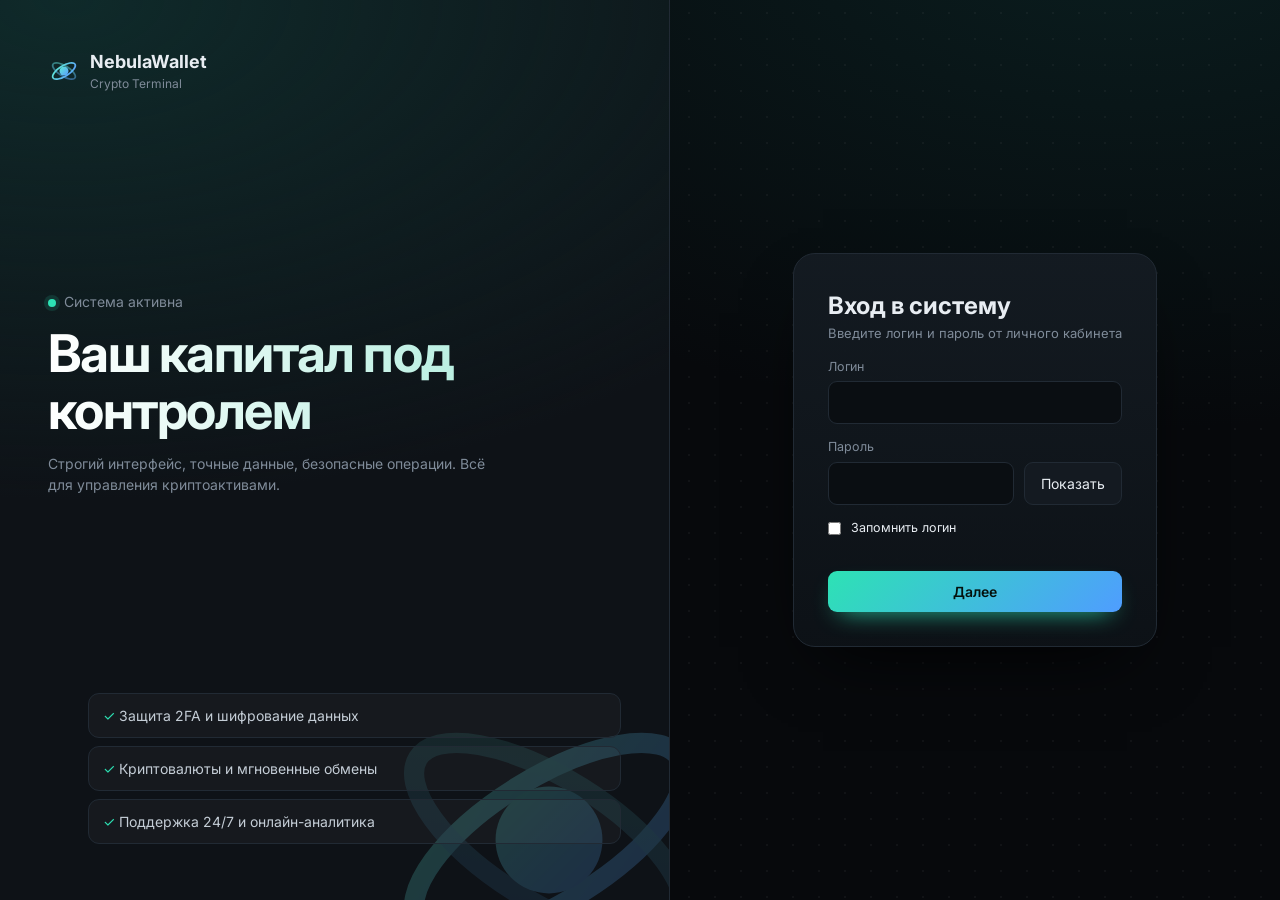
==== commit ea1dddf9: "Add files via upload" ====
--- a/index.html
+++ b/index.html
@@ -1,1951 +1,276 @@
 <!doctype html>
-<html lang="ru">
-<head>
-<meta charset="utf-8" />
-<meta name="viewport" content="width=device-width, initial-scale=1" />
-<title>Nebula Wallet — Личный кабинет</title>
-<link rel="preconnect" href="https://fonts.googleapis.com">
-<link rel="preconnect" href="https://fonts.gstatic.com" crossorigin>
-<link href="https://fonts.googleapis.com/css2?family=Inter:wght@400;500;600;700;800&family=JetBrains+Mono:wght@400;500;600&display=swap" rel="stylesheet">
-<link rel="icon" href="data:image/svg+xml,%3Csvg xmlns='http://www.w3.org/2000/svg' viewBox='0 0 24 24' fill='none' stroke='%2300e0a4' stroke-width='2'%3E%3Cpath d='M12 2L3 7l9 5 9-5-9-5z'/%3E%3C/svg%3E">
+<html lang="ru"><head><meta charset="utf-8">
+<meta name="viewport" content="width=device-width, initial-scale=1, viewport-fit=cover">
+<title>NebulaWallet — Crypto Terminal</title>
+<link href="https://fonts.googleapis.com/css2?family=Inter:wght@400;500;600;700&family=JetBrains+Mono:wght@400;500;600&display=swap" rel="stylesheet">
 <style>
-:root{--bg:#07080b;--bg-elev:#0d0f13;--surface:#12141a;--surface-2:#171a21;--surface-hover:#1d2129;--border:#22262e;--border-2:#2c313b;--border-3:#3a4049;--text:#f1f3f7;--text-2:#8b919c;--text-3:#5a6069;--accent:#00e0a4;--accent-2:#34d399;--accent-3:#5eead4;--accent-dim:rgba(0,224,164,.12);--accent-border:rgba(0,224,164,.3);--danger:#ff5c5c;--danger-dim:rgba(255,92,92,.12);--danger-border:rgba(255,92,92,.3);--warning:#ffb547;--warning-dim:rgba(255,181,71,.12);--warning-border:rgba(255,181,71,.3);--info:#5b9dff;--info-dim:rgba(91,157,255,.12);--info-border:rgba(91,157,255,.3);--purple:#a78bfa;--purple-dim:rgba(167,139,250,.12);--radius-s:8px;--radius:12px;--radius-l:18px;--radius-xl:24px;--shadow-2:0 4px 12px rgba(0,0,0,.4),0 12px 32px rgba(0,0,0,.3);--shadow-3:0 24px 60px rgba(0,0,0,.5),0 8px 20px rgba(0,0,0,.35);--font:'Inter',-apple-system,BlinkMacSystemFont,system-ui,'Segoe UI',sans-serif;--mono:'JetBrains Mono','SF Mono',Menlo,Consolas,monospace}
-*{box-sizing:border-box;margin:0;padding:0}
-html,body{height:100%}
-body{font-family:var(--font);background:var(--bg);color:var(--text);font-size:14px;line-height:1.5;-webkit-font-smoothing:antialiased;letter-spacing:-.005em;overflow-x:hidden}
-button,input,select,textarea{font-family:inherit;font-size:inherit;color:inherit}
-a{color:inherit;text-decoration:none}
-::-webkit-scrollbar{width:10px;height:10px}
-::-webkit-scrollbar-track{background:transparent}
-::-webkit-scrollbar-thumb{background:var(--border-2);border-radius:5px;border:2px solid var(--bg)}
-::-webkit-scrollbar-thumb:hover{background:var(--border-3)}
-.login-wrap{min-height:100vh;display:flex;align-items:center;justify-content:center;padding:24px;background:radial-gradient(ellipse 80% 60% at 15% 0%,rgba(0,224,164,.08) 0%,transparent 60%),radial-gradient(ellipse 70% 60% at 85% 100%,rgba(91,157,255,.06) 0%,transparent 60%),var(--bg);position:relative;overflow:hidden}
-.login-wrap::before{content:'';position:absolute;inset:0;pointer-events:none;background-image:linear-gradient(rgba(255,255,255,.015) 1px,transparent 1px),linear-gradient(90deg,rgba(255,255,255,.015) 1px,transparent 1px);background-size:60px 60px;mask-image:radial-gradient(ellipse at center,black 20%,transparent 80%)}
-.login-card{width:100%;max-width:1080px;display:grid;grid-template-columns:1.15fr 1fr;background:var(--surface);border:1px solid var(--border);border-radius:var(--radius-xl);overflow:hidden;box-shadow:var(--shadow-3),0 0 80px rgba(0,224,164,.06);position:relative;animation:cardIn .7s cubic-bezier(.16,1,.3,1) both}
-@keyframes cardIn{from{opacity:0;transform:translateY(24px) scale(.98)}to{opacity:1;transform:none}}
-.login-hero{padding:56px 52px;background:linear-gradient(155deg,#0e1116 0%,#080a0e 100%);border-right:1px solid var(--border);display:flex;flex-direction:column;position:relative;overflow:hidden}
-.login-hero::before{content:'';position:absolute;top:-120px;right:-120px;width:440px;height:440px;background:radial-gradient(circle,rgba(0,224,164,.16) 0%,transparent 60%);pointer-events:none;animation:pulseGlow 6s ease-in-out infinite}
-.login-hero::after{content:'';position:absolute;bottom:-100px;left:-100px;width:360px;height:360px;background:radial-gradient(circle,rgba(91,157,255,.1) 0%,transparent 60%);pointer-events:none;animation:pulseGlow 8s ease-in-out infinite reverse}
-@keyframes pulseGlow{0%,100%{opacity:.6;transform:scale(1)}50%{opacity:1;transform:scale(1.08)}}
-.login-brand{display:flex;align-items:center;gap:12px;position:relative;z-index:1}
-.login-brand-mark{width:44px;height:44px;border-radius:12px;background:linear-gradient(145deg,#141a20 0%,#0a0d11 100%);border:1px solid var(--border-2);display:flex;align-items:center;justify-content:center;box-shadow:inset 0 1px 0 rgba(255,255,255,.06),0 0 20px rgba(0,224,164,.1)}
-.login-brand-mark svg{width:24px;height:24px}
-.login-brand-text h2{font-size:15px;font-weight:700;letter-spacing:-.01em}
-.login-brand-text p{font-size:10.5px;color:var(--text-3);letter-spacing:.14em;text-transform:uppercase;font-weight:600;margin-top:3px}
-.login-hero-body{margin:auto 0;position:relative;z-index:1;padding:44px 0}
-.login-eyebrow{display:inline-flex;align-items:center;gap:8px;padding:7px 14px;border-radius:100px;background:var(--accent-dim);border:1px solid var(--accent-border);color:var(--accent);font-size:11px;font-weight:700;letter-spacing:.08em;text-transform:uppercase;margin-bottom:26px}
-.login-eyebrow .dot{width:6px;height:6px;border-radius:50%;background:var(--accent);box-shadow:0 0 10px var(--accent);animation:blink 2s ease-in-out infinite}
-@keyframes blink{0%,100%{opacity:1}50%{opacity:.3}}
-.login-hero h1{font-size:46px;font-weight:800;line-height:1.05;letter-spacing:-.035em;margin-bottom:20px}
-.login-hero h1 em{font-style:normal;background:linear-gradient(135deg,var(--accent) 0%,var(--accent-3) 100%);-webkit-background-clip:text;background-clip:text;-webkit-text-fill-color:transparent}
-.login-hero-desc{font-size:15px;color:var(--text-2);line-height:1.65;max-width:400px}
-.login-features{display:flex;flex-direction:column;gap:16px;margin-top:36px;position:relative;z-index:1}
-.login-feature{display:flex;align-items:flex-start;gap:12px;font-size:13.5px;color:var(--text-2)}
-.login-feature-ic{width:20px;height:20px;flex-shrink:0;border-radius:50%;background:var(--accent-dim);border:1px solid var(--accent-border);display:flex;align-items:center;justify-content:center;margin-top:1px}
-.login-feature-ic svg{width:11px;height:11px;stroke:var(--accent);fill:none;stroke-width:3;stroke-linecap:round;stroke-linejoin:round}
-.login-form-side{padding:56px 48px;display:flex;flex-direction:column;justify-content:center;background:var(--bg-elev)}
-.login-step{display:none;animation:stepIn .4s cubic-bezier(.16,1,.3,1)}
-.login-step.active{display:block}
-@keyframes stepIn{from{opacity:0;transform:translateX(16px)}to{opacity:1;transform:none}}
-.login-form-head{margin-bottom:32px}
-.login-form-head h3{font-size:24px;font-weight:700;letter-spacing:-.025em;margin-bottom:8px}
-.login-form-head p{font-size:14px;color:var(--text-2)}
-.login-fields{display:flex;flex-direction:column;gap:20px}
-.lf-field{display:flex;flex-direction:column;gap:8px}
-.lf-field label{font-size:12.5px;font-weight:600;color:var(--text-2)}
-.lf-input-wrap{position:relative;display:flex;align-items:center}
-.lf-input-wrap svg{position:absolute;left:15px;width:16px;height:16px;stroke:var(--text-3);fill:none;stroke-width:1.8;stroke-linecap:round;stroke-linejoin:round;transition:stroke .2s;pointer-events:none}
-.lf-input-wrap input{width:100%;padding:14px 14px 14px 44px;background:var(--surface);border:1px solid var(--border);border-radius:var(--radius);color:var(--text);font-size:14px;outline:none;transition:border-color .2s,background .2s,box-shadow .2s}
-.lf-input-wrap input::placeholder{color:var(--text-3)}
-.lf-input-wrap input:hover{border-color:var(--border-2)}
-.lf-input-wrap input:focus{border-color:var(--accent-border);background:#0d1318;box-shadow:0 0 0 4px rgba(0,224,164,.1)}
-.lf-input-wrap input:focus + svg{stroke:var(--accent)}
-.lf-error{padding:12px 14px;background:var(--danger-dim);border:1px solid var(--danger-border);border-radius:var(--radius);color:#ffa3a3;font-size:13px;display:none;align-items:center;gap:8px}
-.lf-error.show{display:flex;animation:shake .4s}
-.lf-error svg{width:15px;height:15px;flex-shrink:0;stroke:currentColor;fill:none;stroke-width:2}
-@keyframes shake{0%,100%{transform:translateX(0)}20%{transform:translateX(-6px)}40%{transform:translateX(6px)}60%{transform:translateX(-4px)}80%{transform:translateX(4px)}}
-.lf-submit{margin-top:6px;width:100%;padding:15px;background:linear-gradient(135deg,var(--accent) 0%,var(--accent-2) 100%);color:#032a1e;border:none;border-radius:var(--radius);font-size:14px;font-weight:700;cursor:pointer;transition:transform .15s,box-shadow .2s,filter .2s;display:flex;align-items:center;justify-content:center;gap:8px;box-shadow:0 8px 24px rgba(0,224,164,.28),inset 0 1px 0 rgba(255,255,255,.2)}
-.lf-submit:hover{transform:translateY(-2px);box-shadow:0 12px 32px rgba(0,224,164,.4);filter:brightness(1.05)}
-.lf-submit:active{transform:translateY(0)}
-.lf-submit svg{width:16px;height:16px;stroke:currentColor;fill:none;stroke-width:2.5;stroke-linecap:round;stroke-linejoin:round}
-.lf-back{margin-top:18px;text-align:center;font-size:12.5px;color:var(--text-2);cursor:pointer;display:flex;align-items:center;justify-content:center;gap:6px;transition:color .15s}
-.lf-back:hover{color:var(--accent)}
-.lf-back svg{width:14px;height:14px;stroke:currentColor;fill:none;stroke-width:2}
-@media(max-width:900px){.login-card{grid-template-columns:1fr;max-width:480px}.login-hero{display:none}.login-form-side{padding:40px 28px}}
-.app{display:none;min-height:100vh}
-.app.active{display:block}
-.topbar{position:sticky;top:0;z-index:900;height:64px;background:rgba(7,8,11,.78);backdrop-filter:blur(24px) saturate(180%);-webkit-backdrop-filter:blur(24px) saturate(180%);border-bottom:1px solid var(--border);padding:0 24px;display:flex;align-items:center}
-.topbar-inner{max-width:1480px;width:100%;margin:0 auto;display:flex;align-items:center;justify-content:space-between;gap:16px}
-.topbar-left{display:flex;align-items:center;gap:16px}
-.menu-btn{width:38px;height:38px;background:transparent;border:1px solid var(--border);border-radius:var(--radius-s);cursor:pointer;display:flex;flex-direction:column;justify-content:center;align-items:center;gap:4px;transition:border-color .2s,background .2s}
-.menu-btn:hover{border-color:var(--border-3);background:var(--surface)}
-.menu-btn span{width:15px;height:1.5px;background:var(--text-2);border-radius:1px;transition:all .3s cubic-bezier(.4,0,.2,1)}
-.menu-btn.active span{background:var(--accent)}
-.menu-btn.active span:nth-child(1){transform:rotate(45deg) translate(4px,4px)}
-.menu-btn.active span:nth-child(2){opacity:0}
-.menu-btn.active span:nth-child(3){transform:rotate(-45deg) translate(4px,-4px)}
-.brand{display:flex;align-items:center;gap:11px;font-size:15px;font-weight:700;letter-spacing:-.015em}
-.brand-mark{width:32px;height:32px;border-radius:9px;background:linear-gradient(145deg,#141a20 0%,#0a0d11 100%);border:1px solid var(--border-2);display:flex;align-items:center;justify-content:center;box-shadow:inset 0 1px 0 rgba(255,255,255,.05)}
-.brand-mark svg{width:17px;height:17px}
-.topbar-right{display:flex;align-items:center;gap:8px}
-.icon-btn{position:relative;width:38px;height:38px;background:transparent;border:1px solid var(--border);border-radius:var(--radius-s);cursor:pointer;display:flex;align-items:center;justify-content:center;color:var(--text-2);transition:border-color .2s,background .2s,color .2s}
-.icon-btn:hover{border-color:var(--border-3);background:var(--surface);color:var(--text)}
-.icon-btn svg{width:16px;height:16px;stroke:currentColor;fill:none;stroke-width:1.8;stroke-linecap:round;stroke-linejoin:round}
-.icon-btn .badge{position:absolute;top:8px;right:8px;width:7px;height:7px;border-radius:50%;background:var(--accent);box-shadow:0 0 0 2px var(--bg),0 0 10px var(--accent);animation:blink 2s ease-in-out infinite}
-.sb-overlay{position:fixed;inset:0;background:rgba(0,0,0,.65);backdrop-filter:blur(6px);z-index:998;opacity:0;pointer-events:none;transition:opacity .3s}
-.sb-overlay.active{opacity:1;pointer-events:auto}
-.sidebar{position:fixed;left:-300px;top:0;width:280px;height:100vh;background:var(--bg-elev);border-right:1px solid var(--border);z-index:999;transition:left .4s cubic-bezier(.16,1,.3,1);display:flex;flex-direction:column;overflow-y:auto}
-.sidebar.active{left:0}
-.sb-user{padding:22px 18px;border-bottom:1px solid var(--border);display:flex;align-items:center;gap:12px}
-.sb-avatar{width:42px;height:42px;border-radius:11px;background:linear-gradient(145deg,var(--accent-dim) 0%,rgba(0,224,164,.04) 100%);border:1px solid var(--accent-border);display:flex;align-items:center;justify-content:center;font-size:14px;font-weight:700;color:var(--accent);flex-shrink:0}
-.sb-user-info{flex:1;min-width:0}
-.sb-user-info h3{font-size:13.5px;font-weight:600;margin-bottom:3px;white-space:nowrap;overflow:hidden;text-overflow:ellipsis}
-.sb-user-info p{font-size:11.5px;color:var(--text-3);font-family:var(--mono);white-space:nowrap;overflow:hidden;text-overflow:ellipsis}
-.sb-menu{padding:14px 12px;flex:1;display:flex;flex-direction:column;gap:2px}
-.sb-group{margin-bottom:10px}
-.sb-group-head{padding:10px 10px 8px;font-size:10.5px;font-weight:700;color:var(--text-3);letter-spacing:.12em;text-transform:uppercase;cursor:pointer;user-select:none;display:flex;align-items:center;justify-content:space-between;border-radius:6px;transition:color .2s}
-.sb-group-head:hover{color:var(--text-2)}
-.sb-group-head::after{content:'';width:6px;height:6px;border-right:1.5px solid currentColor;border-bottom:1.5px solid currentColor;transform:rotate(45deg) translate(-2px,-2px);transition:transform .25s;opacity:.7}
-.sb-group.collapsed .sb-group-head::after{transform:rotate(-45deg) translate(-1px,1px)}
-.sb-group.collapsed .sb-item{display:none}
-.sb-item{display:flex;align-items:center;gap:11px;padding:10px 12px;border-radius:9px;color:var(--text-2);font-size:13px;font-weight:500;cursor:pointer;transition:background .15s,color .15s;position:relative}
-.sb-item svg{width:16px;height:16px;flex-shrink:0;stroke:currentColor;fill:none;stroke-width:1.7;stroke-linecap:round;stroke-linejoin:round;opacity:.85}
-.sb-item:hover{background:var(--surface);color:var(--text)}
-.sb-item.active{background:linear-gradient(90deg,var(--accent-dim) 0%,transparent 100%);color:var(--text);font-weight:600}
-.sb-item.active::before{content:'';position:absolute;left:0;top:9px;bottom:9px;width:3px;border-radius:0 3px 3px 0;background:var(--accent);box-shadow:0 0 12px var(--accent)}
-.sb-item.active svg{stroke:var(--accent);opacity:1}
-.page{display:none;max-width:1480px;margin:0 auto;padding:32px 24px 80px}
-.page.active{display:block;animation:pageIn .35s cubic-bezier(.16,1,.3,1)}
-@keyframes pageIn{from{opacity:0;transform:translateY(8px)}to{opacity:1;transform:none}}
-.welcome{display:flex;justify-content:space-between;align-items:flex-start;gap:24px;flex-wrap:wrap;margin-bottom:28px}
-.welcome-text h1{font-size:28px;font-weight:800;letter-spacing:-.03em;margin-bottom:6px;background:linear-gradient(135deg,var(--text) 0%,#b8bfcc 100%);-webkit-background-clip:text;background-clip:text;-webkit-text-fill-color:transparent}
-.welcome-text p{font-size:14px;color:var(--text-2)}
-.welcome-actions{display:flex;gap:10px;flex-wrap:wrap}
-.btn{display:inline-flex;align-items:center;justify-content:center;gap:8px;padding:10px 16px;font-size:13px;font-weight:600;background:var(--surface);border:1px solid var(--border);border-radius:var(--radius-s);color:var(--text);cursor:pointer;transition:background .15s,border-color .15s,transform .15s,box-shadow .2s;white-space:nowrap}
-.btn svg{width:14px;height:14px;stroke:currentColor;fill:none;stroke-width:2;stroke-linecap:round;stroke-linejoin:round}
-.btn:hover{background:var(--surface-hover);border-color:var(--border-3);transform:translateY(-1px)}
-.btn:active{transform:translateY(0)}
-.btn-primary{background:linear-gradient(135deg,var(--accent) 0%,var(--accent-2) 100%);border-color:transparent;color:#032a1e;font-weight:700;box-shadow:0 4px 16px rgba(0,224,164,.25)}
-.btn-primary:hover{filter:brightness(1.08);box-shadow:0 8px 24px rgba(0,224,164,.35)}
-.btn-danger{background:var(--danger-dim);border-color:var(--danger-border);color:#ffa3a3}
-.btn-danger:hover{background:rgba(255,92,92,.2);border-color:rgba(255,92,92,.5)}
-.btn-ghost{background:transparent}
-.btn-ghost:hover{background:var(--surface)}
-.btn-sm{padding:7px 12px;font-size:12px;border-radius:7px}
-.btn-sm svg{width:12px;height:12px}
-.balance-overview{position:relative;background:linear-gradient(155deg,#101520 0%,#0a0d13 60%,#080a0e 100%);border:1px solid var(--border);border-radius:var(--radius-xl);padding:32px;margin-bottom:24px;overflow:hidden;box-shadow:var(--shadow-2)}
-.balance-overview::before{content:'';position:absolute;top:-100px;right:-80px;width:400px;height:400px;background:radial-gradient(circle,rgba(0,224,164,.14) 0%,transparent 60%);pointer-events:none;animation:pulseGlow 7s ease-in-out infinite}
-.balance-overview::after{content:'';position:absolute;bottom:-120px;left:20%;width:400px;height:400px;background:radial-gradient(circle,rgba(91,157,255,.06) 0%,transparent 60%);pointer-events:none}
-.bo-top{position:relative;z-index:1;display:flex;justify-content:space-between;align-items:flex-start;gap:20px;flex-wrap:wrap;margin-bottom:28px}
-.bo-label{font-size:12px;color:var(--text-2);font-weight:600;letter-spacing:.04em;text-transform:uppercase;margin-bottom:14px;display:flex;align-items:center;gap:8px}
-.bo-label .live{display:inline-flex;align-items:center;gap:5px;padding:3px 8px;border-radius:5px;background:var(--accent-dim);color:var(--accent);font-size:10px;font-weight:700;letter-spacing:.06em;text-transform:uppercase}
-.bo-label .live::before{content:'';width:5px;height:5px;border-radius:50%;background:var(--accent);box-shadow:0 0 8px var(--accent);animation:blink 2s ease-in-out infinite}
-.bo-amount{font-size:44px;font-weight:800;letter-spacing:-.04em;line-height:1;margin-bottom:10px;cursor:pointer;transition:opacity .2s;font-variant-numeric:tabular-nums;background:linear-gradient(135deg,#ffffff 0%,#c7d2dc 100%);-webkit-background-clip:text;background-clip:text;-webkit-text-fill-color:transparent}
-.bo-amount:hover{opacity:.85}
-.bo-usd{font-size:15px;color:var(--text-2);font-family:var(--mono);font-weight:500}
-.bo-trend{display:inline-flex;align-items:center;gap:7px;padding:8px 13px;background:var(--accent-dim);border:1px solid var(--accent-border);border-radius:9px;font-size:12.5px;font-weight:700;color:var(--accent);backdrop-filter:blur(8px)}
-.bo-trend svg{width:13px;height:13px;stroke:currentColor;fill:none;stroke-width:2.5;stroke-linecap:round;stroke-linejoin:round}
-.bo-chart{height:80px;margin-top:8px;position:relative;z-index:1}
-.bo-chart svg{width:100%;height:100%;display:block}
-.bo-hidden{filter:blur(12px);user-select:none;-webkit-text-fill-color:initial;background:none;-webkit-background-clip:initial;background-clip:initial}
-.stats-bar{display:grid;grid-template-columns:repeat(auto-fit,minmax(200px,1fr));gap:14px;margin-bottom:28px}
-.stat{position:relative;background:linear-gradient(160deg,var(--surface) 0%,var(--surface-2) 100%);border:1px solid var(--border);border-radius:var(--radius-l);padding:20px;transition:border-color .25s,transform .25s,box-shadow .25s;overflow:hidden}
-.stat::before{content:'';position:absolute;inset:0;background:radial-gradient(circle at top right,rgba(0,224,164,.06),transparent 60%);opacity:0;transition:opacity .3s}
-.stat:hover{border-color:var(--border-3);transform:translateY(-3px);box-shadow:var(--shadow-2)}
-.stat:hover::before{opacity:1}
-.stat-top{display:flex;align-items:center;justify-content:space-between;margin-bottom:14px;position:relative;z-index:1}
-.stat-ic{width:36px;height:36px;border-radius:10px;display:flex;align-items:center;justify-content:center;background:var(--surface-2);border:1px solid var(--border)}
-.stat-ic svg{width:17px;height:17px;stroke:currentColor;fill:none;stroke-width:1.8;stroke-linecap:round;stroke-linejoin:round}
-.stat-ic.green{color:var(--accent);background:var(--accent-dim);border-color:var(--accent-border)}
-.stat-ic.blue{color:var(--info);background:var(--info-dim);border-color:var(--info-border)}
-.stat-ic.amber{color:var(--warning);background:var(--warning-dim);border-color:var(--warning-border)}
-.stat-ic.red{color:var(--danger);background:var(--danger-dim);border-color:var(--danger-border)}
-.stat-ic.purple{color:var(--purple);background:var(--purple-dim);border-color:rgba(167,139,250,.3)}
-.stat-change{font-size:11.5px;font-weight:700;color:var(--accent);font-family:var(--mono)}
-.stat-change.down{color:var(--danger)}
-.stat-label{font-size:12px;color:var(--text-2);margin-bottom:8px;position:relative;z-index:1}
-.stat-value{font-size:21px;font-weight:700;letter-spacing:-.025em;font-variant-numeric:tabular-nums;position:relative;z-index:1}
-.stat-value.positive{color:var(--accent)}
-.stat-value.negative{color:var(--danger)}
-.section{margin-bottom:32px}
-.section-head{display:flex;justify-content:space-between;align-items:center;margin-bottom:16px;gap:16px;flex-wrap:wrap}
-.section-head h2{font-size:16px;font-weight:700;letter-spacing:-.015em;display:flex;align-items:center;gap:11px}
-.section-head h2 .mark{width:4px;height:16px;border-radius:3px;background:linear-gradient(180deg,var(--accent) 0%,var(--accent-3) 100%);box-shadow:0 0 12px rgba(0,224,164,.4)}
-.section-head .link{font-size:12.5px;color:var(--text-2);cursor:pointer;display:inline-flex;align-items:center;gap:5px;transition:color .15s}
-.section-head .link:hover{color:var(--accent)}
-.section-head .link svg{width:13px;height:13px;stroke:currentColor;fill:none;stroke-width:2}
-.grid-2{display:grid;grid-template-columns:repeat(auto-fit,minmax(240px,1fr));gap:14px}
-.grid-3{display:grid;grid-template-columns:repeat(auto-fill,minmax(280px,1fr));gap:14px}
-.asset{position:relative;background:linear-gradient(160deg,var(--surface) 0%,var(--surface-2) 100%);border:1px solid var(--border);border-radius:var(--radius-l);padding:18px;cursor:pointer;transition:border-color .25s,transform .25s,box-shadow .25s;overflow:hidden}
-.asset:hover{border-color:var(--accent-border);transform:translateY(-4px);box-shadow:var(--shadow-2),0 0 30px rgba(0,224,164,.08)}
-.asset-top{display:flex;justify-content:space-between;align-items:center;gap:12px;margin-bottom:16px;position:relative;z-index:1}
-.asset-id{display:flex;align-items:center;gap:11px;min-width:0}
-.asset-symbol{width:38px;height:38px;border-radius:11px;background:linear-gradient(145deg,var(--surface-2) 0%,var(--surface) 100%);border:1px solid var(--border-2);display:flex;align-items:center;justify-content:center;font-size:13px;font-weight:800;color:var(--text);flex-shrink:0}
-.asset-name{min-width:0}
-.asset-name .code{font-size:13.5px;font-weight:700;margin-bottom:2px}
-.asset-name .full{font-size:11.5px;color:var(--text-3);white-space:nowrap;overflow:hidden;text-overflow:ellipsis}
-.asset-amount{text-align:right;flex-shrink:0}
-.asset-amount .amt{font-size:13.5px;font-weight:700;margin-bottom:3px;font-family:var(--mono);font-variant-numeric:tabular-nums}
-.asset-amount .val{font-size:11.5px;color:var(--text-3)}
-.asset-spark{height:36px;margin:8px -4px 8px;position:relative;z-index:1}
-.asset-spark svg{width:100%;height:100%;display:block}
-.asset-bottom{display:flex;justify-content:space-between;align-items:center;padding-top:12px;border-top:1px solid var(--border);font-size:11.5px;position:relative;z-index:1}
-.asset-chg{display:inline-flex;align-items:center;gap:4px;font-weight:700}
-.asset-chg.up{color:var(--accent)}
-.asset-chg.down{color:var(--danger)}
-.asset-usd{color:var(--text-3);font-family:var(--mono)}
-.tx-list{background:var(--surface);border:1px solid var(--border);border-radius:var(--radius-l);overflow:hidden}
-.tx-row{display:flex;align-items:center;justify-content:space-between;gap:16px;padding:15px 20px;border-bottom:1px solid var(--border);transition:background .15s;cursor:pointer}
-.tx-row:last-child{border-bottom:none}
-.tx-row:hover{background:var(--surface-2)}
-.tx-left{display:flex;align-items:center;gap:13px;flex:1;min-width:0}
-.tx-ic{width:36px;height:36px;border-radius:10px;display:flex;align-items:center;justify-content:center;background:var(--surface-2);border:1px solid var(--border);flex-shrink:0}
-.tx-ic svg{width:15px;height:15px;stroke:currentColor;fill:none;stroke-width:1.9;stroke-linecap:round;stroke-linejoin:round}
-.tx-ic.in{color:var(--accent);background:var(--accent-dim);border-color:var(--accent-border)}
-.tx-ic.out{color:var(--danger);background:var(--danger-dim);border-color:var(--danger-border)}
-.tx-ic.swap{color:var(--info);background:var(--info-dim);border-color:var(--info-border)}
-.tx-ic.ref{color:var(--purple);background:var(--purple-dim);border-color:rgba(167,139,250,.3)}
-.tx-info{min-width:0;flex:1}
-.tx-type{font-size:13.5px;font-weight:600;margin-bottom:3px;white-space:nowrap;overflow:hidden;text-overflow:ellipsis}
-.tx-date{font-size:11.5px;color:var(--text-3)}
-.tx-right{text-align:right;flex-shrink:0}
-.tx-amt{font-size:13.5px;font-weight:700;font-family:var(--mono);font-variant-numeric:tabular-nums;margin-bottom:4px}
-.tx-amt.positive{color:var(--accent)}
-.tx-amt.negative{color:var(--text)}
-.tx-status{display:inline-block;font-size:10.5px;font-weight:700;padding:3px 8px;border-radius:5px;letter-spacing:.03em}
-.tx-status.ok{background:var(--accent-dim);color:var(--accent)}
-.tx-status.wait{background:var(--warning-dim);color:var(--warning)}
-.tx-status.progress{background:var(--info-dim);color:var(--info)}
-.tx-status.fail{background:var(--danger-dim);color:var(--danger)}
-.tx-filter{display:flex;gap:8px;flex-wrap:wrap;margin-bottom:18px}
-.tx-filter button{padding:7px 14px;font-size:12.5px;font-weight:600;background:var(--surface);border:1px solid var(--border);border-radius:100px;color:var(--text-2);cursor:pointer;transition:all .15s}
-.tx-filter button:hover{border-color:var(--border-3);color:var(--text)}
-.tx-filter button.active{background:var(--accent-dim);border-color:var(--accent-border);color:var(--accent)}
-.panel{background:linear-gradient(160deg,var(--surface) 0%,var(--surface-2) 100%);border:1px solid var(--border);border-radius:var(--radius-l);padding:28px;margin-bottom:20px}
-.panel-head{margin-bottom:24px}
-.panel-head h2{font-size:18px;font-weight:700;letter-spacing:-.02em;margin-bottom:6px}
-.panel-head p{font-size:13.5px;color:var(--text-2)}
-.form-page{max-width:800px;margin:0 auto}
-.form-grid{display:grid;grid-template-columns:1fr 1fr;gap:16px}
-@media(max-width:640px){.form-grid{grid-template-columns:1fr}}
-.field{display:flex;flex-direction:column;gap:8px}
-.field label{font-size:12.5px;color:var(--text-2);font-weight:600}
-.field input,.field select,.field textarea{width:100%;padding:12px 14px;background:var(--bg-elev);border:1px solid var(--border);border-radius:var(--radius-s);color:var(--text);font-size:13.5px;outline:none;transition:border-color .15s,background .15s,box-shadow .15s}
-.field input::placeholder,.field textarea::placeholder{color:var(--text-3)}
-.field input:hover,.field select:hover,.field textarea:hover{border-color:var(--border-2)}
-.field input:focus,.field select:focus,.field textarea:focus{border-color:var(--accent-border);box-shadow:0 0 0 4px rgba(0,224,164,.08)}
-.field input:read-only{color:var(--text-2);background:var(--surface);cursor:not-allowed}
-.field textarea{resize:vertical;min-height:110px;font-family:inherit}
-.field select{appearance:none;cursor:pointer;background-image:url("data:image/svg+xml,%3csvg xmlns='http://www.w3.org/2000/svg' fill='none' viewBox='0 0 20 20'%3e%3cpath stroke='%238b919c' stroke-linecap='round' stroke-linejoin='round' stroke-width='1.8' d='m6 8 4 4 4-4'/%3e%3c/svg%3e");background-position:right 12px center;background-repeat:no-repeat;background-size:16px;padding-right:38px}
-.field select option{background:#0f1114;color:var(--text)}
-.form-actions{display:flex;gap:10px;margin-top:26px;padding-top:24px;border-top:1px solid var(--border);justify-content:flex-end;flex-wrap:wrap}
-.form-actions .btn{min-width:130px}
-.alert{display:flex;align-items:flex-start;gap:11px;padding:13px 15px;border-radius:var(--radius-s);font-size:12.5px;line-height:1.55;margin-bottom:18px}
-.alert svg{width:16px;height:16px;flex-shrink:0;margin-top:1px;stroke:currentColor;fill:none;stroke-width:2;stroke-linecap:round;stroke-linejoin:round}
-.alert-info{background:var(--info-dim);border:1px solid var(--info-border);color:#93c5fd}
-.alert-warning{background:var(--warning-dim);border:1px solid var(--warning-border);color:#fcd34d}
-.alert-success{background:var(--accent-dim);border:1px solid var(--accent-border);color:var(--accent)}
-.alert-danger{background:var(--danger-dim);border:1px solid var(--danger-border);color:#ffa3a3}
-.req-card{background:var(--bg-elev);border:1px solid var(--border);border-radius:var(--radius-l);padding:22px;margin-bottom:20px}
-.req-head{display:flex;align-items:center;gap:9px;font-size:13.5px;font-weight:700;margin-bottom:16px;padding-bottom:16px;border-bottom:1px solid var(--border)}
-.req-head svg{width:16px;height:16px;stroke:var(--accent);fill:none;stroke-width:1.9;stroke-linecap:round;stroke-linejoin:round}
-.req-row{display:flex;justify-content:space-between;align-items:center;gap:14px;padding:12px 0;border-bottom:1px solid var(--border);flex-wrap:wrap}
-.req-row:last-child{border-bottom:none}
-.req-label{font-size:12.5px;color:var(--text-2)}
-.req-val{display:flex;align-items:center;gap:10px;flex-wrap:wrap}
-.req-val code{font-family:var(--mono);font-size:12.5px;color:var(--text);font-weight:600;word-break:break-all}
-.copy{padding:5px 11px;background:var(--surface);border:1px solid var(--border);border-radius:7px;font-size:11px;font-weight:600;color:var(--text-2);cursor:pointer;transition:all .15s;white-space:nowrap;display:inline-flex;align-items:center;gap:5px}
-.copy svg{width:11px;height:11px;stroke:currentColor;fill:none;stroke-width:2}
-.copy:hover{background:var(--surface-hover);border-color:var(--border-3);color:var(--text)}
-.copy.copied{background:var(--accent-dim);border-color:var(--accent-border);color:var(--accent)}
-.p-row{display:flex;justify-content:space-between;align-items:center;gap:16px;padding:18px 0;border-bottom:1px solid var(--border);flex-wrap:wrap}
-.p-row:last-child{border-bottom:none}
-.p-row-label{font-size:13.5px;font-weight:600}
-.p-row-sub{font-size:12px;color:var(--text-3);margin-top:4px}
-.p-row-value{font-size:13.5px;color:var(--text-2);font-family:var(--mono)}
-.p-row-toggle{display:flex;align-items:center;gap:11px}
-.p-row-toggle-status{font-size:12.5px;color:var(--text-2)}
-.toggle{width:40px;height:22px;border-radius:11px;background:var(--surface-2);border:1px solid var(--border-2);position:relative;cursor:pointer;transition:all .25s;flex-shrink:0}
-.toggle::after{content:'';position:absolute;top:50%;left:2px;width:16px;height:16px;border-radius:50%;background:var(--text-2);transform:translateY(-50%);transition:all .25s cubic-bezier(.4,0,.2,1)}
-.toggle.active{background:linear-gradient(135deg,var(--accent) 0%,var(--accent-2) 100%);border-color:var(--accent)}
-.toggle.active::after{left:20px;background:#032a1e}
-.support-grid{display:grid;grid-template-columns:repeat(auto-fit,minmax(240px,1fr));gap:14px;margin-bottom:20px}
-.support-tile{background:linear-gradient(160deg,var(--surface) 0%,var(--surface-2) 100%);border:1px solid var(--border);border-radius:var(--radius-l);padding:18px;display:flex;align-items:center;gap:13px;cursor:pointer;transition:border-color .25s,transform .25s,box-shadow .25s}
-.support-tile:hover{border-color:var(--accent-border);transform:translateY(-3px);box-shadow:var(--shadow-2)}
-.support-tile-ic{width:38px;height:38px;border-radius:10px;background:var(--accent-dim);border:1px solid var(--accent-border);display:flex;align-items:center;justify-content:center;flex-shrink:0}
-.support-tile-ic svg{width:16px;height:16px;stroke:var(--accent);fill:none;stroke-width:1.9;stroke-linecap:round;stroke-linejoin:round}
-.support-tile-body{flex:1;min-width:0}
-.support-tile-body h4{font-size:13.5px;font-weight:700;margin-bottom:3px}
-.support-tile-body p{font-size:11.5px;color:var(--text-3)}
-.support-tile-arrow{color:var(--text-3);transition:transform .2s}
-.support-tile:hover .support-tile-arrow{transform:translateX(4px);color:var(--accent)}
-.support-tile-arrow svg{width:14px;height:14px;stroke:currentColor;fill:none;stroke-width:2}
-.faq{border:1px solid var(--border);border-radius:var(--radius-l);overflow:hidden;background:var(--surface)}
-.faq-item{border-bottom:1px solid var(--border)}
-.faq-item:last-child{border-bottom:none}
-.faq-q{padding:16px 20px;display:flex;justify-content:space-between;align-items:center;gap:12px;cursor:pointer;font-size:13.5px;font-weight:600;transition:background .15s}
-.faq-q:hover{background:var(--surface-2)}
-.faq-arrow{color:var(--text-3);font-size:10px;transition:transform .25s}
-.faq-item.open .faq-arrow{transform:rotate(180deg);color:var(--accent)}
-.faq-a{max-height:0;overflow:hidden;transition:max-height .3s}
-.faq-item.open .faq-a{max-height:400px}
-.faq-a p{padding:0 20px 18px;color:var(--text-2);font-size:12.5px;line-height:1.65}
-.chat{background:var(--bg-elev);border:1px solid var(--border);border-radius:var(--radius-l);padding:20px;display:flex;flex-direction:column;gap:14px;max-height:520px}
-.chat-messages{display:flex;flex-direction:column;gap:16px;overflow-y:auto;padding-right:6px;flex:1;min-height:200px}
-.chat-msg{display:flex;gap:11px;animation:msgIn .3s cubic-bezier(.16,1,.3,1)}
-@keyframes msgIn{from{opacity:0;transform:translateY(8px)}to{opacity:1;transform:none}}
-.chat-msg.user{flex-direction:row-reverse}
-.chat-av{width:34px;height:34px;border-radius:9px;flex-shrink:0;display:flex;align-items:center;justify-content:center;font-size:12px;font-weight:700}
-.chat-msg.support .chat-av{background:linear-gradient(145deg,var(--accent-dim),rgba(0,224,164,.04));border:1px solid var(--accent-border);color:var(--accent)}
-.chat-msg.user .chat-av{background:linear-gradient(145deg,var(--info-dim),rgba(91,157,255,.04));border:1px solid var(--info-border);color:var(--info)}
-.chat-body{flex:1;min-width:0;max-width:78%}
-.chat-msg.user .chat-body{text-align:right}
-.chat-name{font-size:11.5px;font-weight:700;margin-bottom:5px;color:var(--text-2)}
-.chat-text{font-size:13px;color:var(--text);line-height:1.55;background:var(--surface);padding:10px 14px;border-radius:12px;display:inline-block;text-align:left;border:1px solid var(--border)}
-.chat-msg.support .chat-text{border-top-left-radius:3px}
-.chat-msg.user .chat-text{background:linear-gradient(135deg,rgba(0,224,164,.15),rgba(0,224,164,.08));border-color:var(--accent-border);border-top-right-radius:3px}
-.chat-time{font-size:10.5px;color:var(--text-3);margin-top:5px}
-.chat-input-row{display:flex;gap:8px;margin-top:6px;flex-shrink:0}
-.chat-input{flex:1;padding:12px 16px;background:var(--surface);border:1px solid var(--border);border-radius:var(--radius-s);color:var(--text);font-size:13px;outline:none;transition:border-color .15s,box-shadow .15s}
-.chat-input:focus{border-color:var(--accent-border);box-shadow:0 0 0 4px rgba(0,224,164,.08)}
-.chat-send{width:44px;height:44px;border-radius:var(--radius-s);background:linear-gradient(135deg,var(--accent) 0%,var(--accent-2) 100%);border:none;color:#032a1e;display:flex;align-items:center;justify-content:center;cursor:pointer;flex-shrink:0;transition:filter .15s,transform .15s}
-.chat-send:hover{filter:brightness(1.1);transform:scale(1.05)}
-.chat-send svg{width:16px;height:16px;stroke:currentColor;fill:none;stroke-width:2;stroke-linecap:round;stroke-linejoin:round}
-.period{background:linear-gradient(160deg,var(--surface) 0%,var(--surface-2) 100%);border:1px solid var(--border);border-radius:var(--radius-l);padding:20px;margin-bottom:12px;transition:border-color .2s}
-.period:hover{border-color:var(--border-2)}
-.period-head{display:flex;justify-content:space-between;align-items:center;margin-bottom:14px;gap:12px;flex-wrap:wrap}
-.period-title{font-size:14px;font-weight:700}
-.period-badge{padding:4px 9px;border-radius:5px;background:var(--accent-dim);color:var(--accent);font-size:10.5px;font-weight:700;letter-spacing:.05em;text-transform:uppercase;border:1px solid var(--accent-border)}
-.period-value{font-size:24px;font-weight:800;letter-spacing:-.03em;margin-bottom:12px;color:var(--accent);font-variant-numeric:tabular-nums}
-.period-desc{font-size:12.5px;color:var(--text-2);line-height:1.6}
-.chart-box{background:var(--surface);border:1px solid var(--border);border-radius:var(--radius-l);padding:22px;margin-top:18px}
-.chart-box h3{font-size:14px;font-weight:700;margin-bottom:18px}
-.chart-real{position:relative;height:240px;padding:10px 0}
-.chart-real svg{width:100%;height:100%;overflow:visible}
-.chart-bar{cursor:pointer;transition:filter .2s}
-.chart-bar:hover{filter:brightness(1.2)}
-.req-item{background:linear-gradient(160deg,var(--surface) 0%,var(--surface-2) 100%);border:1px solid var(--border);border-radius:var(--radius-l);padding:22px;margin-bottom:16px}
-.req-item-head{display:flex;justify-content:space-between;align-items:center;margin-bottom:18px;gap:12px;flex-wrap:wrap}
-.req-item-id{font-size:14px;font-weight:700}
-.req-item-status{padding:4px 11px;border-radius:6px;font-size:10.5px;font-weight:700;letter-spacing:.05em;text-transform:uppercase}
-.req-item-status.pending{background:var(--warning-dim);color:var(--warning);border:1px solid var(--warning-border)}
-.req-item-status.progress{background:var(--info-dim);color:var(--info);border:1px solid var(--info-border)}
-.req-item-status.completed{background:var(--accent-dim);color:var(--accent);border:1px solid var(--accent-border)}
-.req-item-status.cancelled{background:var(--danger-dim);color:var(--danger);border:1px solid var(--danger-border)}
-.req-item-amount{text-align:center;padding:20px;margin-bottom:18px;background:var(--bg-elev);border:1px solid var(--border);border-radius:var(--radius)}
-.req-item-amount-label{font-size:11.5px;color:var(--text-2);margin-bottom:6px;text-transform:uppercase;letter-spacing:.05em;font-weight:600}
-.req-item-amount-value{font-size:26px;font-weight:800;letter-spacing:-.03em;font-family:var(--mono);font-variant-numeric:tabular-nums}
-.req-item-grid{display:grid;grid-template-columns:1fr 1fr;gap:16px;margin-bottom:16px}
-@media(max-width:640px){.req-item-grid{grid-template-columns:1fr}}
-.req-item-cell{display:flex;flex-direction:column;gap:4px}
-.req-item-cell-label{font-size:10.5px;color:var(--text-3);text-transform:uppercase;letter-spacing:.07em;font-weight:700}
-.req-item-cell-value{font-size:12.5px;font-weight:600;font-family:var(--mono);word-break:break-all}
-.req-item-foot{font-size:11.5px;color:var(--text-3);text-align:center;padding-top:14px;border-top:1px solid var(--border)}
-.req-item-actions{display:flex;gap:8px;margin-top:16px;flex-wrap:wrap}
-.req-timer{display:flex;align-items:center;gap:9px;padding:11px 13px;background:var(--info-dim);border:1px solid var(--info-border);border-radius:var(--radius-s);font-size:12.5px;color:#93c5fd;margin-top:14px;font-family:var(--mono)}
-.req-timer svg{width:14px;height:14px;stroke:currentColor;fill:none;stroke-width:2;stroke-linecap:round;stroke-linejoin:round}
-.req-timer b{color:#bfdbfe;font-weight:700;font-variant-numeric:tabular-nums}
-.req-timer.done{background:var(--accent-dim);border-color:var(--accent-border);color:var(--accent)}
-.req-timer.done b{color:var(--accent)}
-.modal-ov{position:fixed;inset:0;background:rgba(3,4,6,.8);backdrop-filter:blur(8px);z-index:10000;display:none;align-items:center;justify-content:center;padding:20px}
-.modal-ov.active{display:flex;animation:fadeIn .25s ease}
-@keyframes fadeIn{from{opacity:0}to{opacity:1}}
-.modal{background:linear-gradient(160deg,var(--bg-elev) 0%,var(--surface) 100%);border:1px solid var(--border-2);border-radius:var(--radius-l);max-width:500px;width:100%;box-shadow:var(--shadow-3);overflow:hidden;animation:modalIn .3s cubic-bezier(.16,1,.3,1)}
-@keyframes modalIn{from{opacity:0;transform:translateY(24px) scale(.96)}to{opacity:1;transform:none}}
-.modal-head{padding:20px 24px;border-bottom:1px solid var(--border);display:flex;align-items:center;justify-content:space-between}
-.modal-title{font-size:15px;font-weight:700}
-.modal-x{width:30px;height:30px;background:transparent;border:none;color:var(--text-2);font-size:20px;cursor:pointer;border-radius:7px;display:flex;align-items:center;justify-content:center;transition:background .15s,color .15s}
-.modal-x:hover{background:var(--surface);color:var(--text)}
-.modal-body{padding:24px}
-.modal-icon{width:52px;height:52px;border-radius:50%;display:flex;align-items:center;justify-content:center;font-size:22px;font-weight:700;margin:0 auto 16px}
-.modal-icon.info{background:var(--info-dim);color:var(--info);border:1px solid var(--info-border)}
-.modal-icon.warning{background:var(--warning-dim);color:var(--warning);border:1px solid var(--warning-border)}
-.modal-icon.success{background:var(--accent-dim);color:var(--accent);border:1px solid var(--accent-border)}
-.modal-msg{font-size:13.5px;line-height:1.6;text-align:center;color:var(--text-2);margin-bottom:20px}
-.modal-details{background:var(--surface);border:1px solid var(--border);border-radius:var(--radius);padding:16px}
-.modal-details .row{display:flex;justify-content:space-between;gap:12px;padding:8px 0;border-bottom:1px solid var(--border);flex-wrap:wrap}
-.modal-details .row:last-child{border-bottom:none}
-.modal-details .row .lbl{font-size:12.5px;color:var(--text-2)}
-.modal-details .row .val{font-size:12.5px;font-weight:700;font-family:var(--mono);text-align:right;word-break:break-all}
-.modal-details input[type=password]{width:100%;padding:12px 16px;margin-top:10px;background:var(--surface-2);border:1px solid var(--border-2);border-radius:var(--radius-s);color:var(--text);font-family:var(--mono);font-size:16px;letter-spacing:6px;text-align:center;outline:none}
-.modal-details input[type=password]:focus{border-color:var(--accent-border);box-shadow:0 0 0 4px rgba(0,224,164,.1)}
-.modal-foot{padding:18px 24px;border-top:1px solid var(--border);display:flex;gap:10px;justify-content:flex-end;flex-wrap:wrap}
-.modal-foot .btn{min-width:100px;justify-content:center}
-.toast-wrap{position:fixed;top:78px;right:20px;z-index:10001;display:flex;flex-direction:column;gap:10px;max-width:400px;pointer-events:none}
-@media(max-width:640px){.toast-wrap{right:12px;left:12px;top:74px;max-width:none}}
-.toast{background:linear-gradient(160deg,var(--bg-elev) 0%,var(--surface) 100%);border:1px solid var(--border-2);border-radius:var(--radius);padding:14px 16px;display:flex;align-items:flex-start;gap:12px;min-width:300px;max-width:400px;box-shadow:var(--shadow-3);pointer-events:auto;animation:toastIn .35s cubic-bezier(.16,1,.3,1) both}
-@media(max-width:640px){.toast{min-width:0;max-width:none}}
-@keyframes toastIn{from{opacity:0;transform:translateX(440px)}to{opacity:1;transform:none}}
-.toast.hiding{animation:toastOut .3s ease forwards}
-@keyframes toastOut{to{opacity:0;transform:translateX(440px)}}
-.toast-ic{width:24px;height:24px;border-radius:7px;display:flex;align-items:center;justify-content:center;font-size:13px;font-weight:700;flex-shrink:0}
-.toast.success .toast-ic{background:var(--accent-dim);color:var(--accent)}
-.toast.warning .toast-ic{background:var(--warning-dim);color:var(--warning)}
-.toast.error .toast-ic,.toast.danger .toast-ic{background:var(--danger-dim);color:var(--danger)}
-.toast.info .toast-ic{background:var(--info-dim);color:var(--info)}
-.toast-body{flex:1;min-width:0}
-.toast-title{font-size:13px;font-weight:700;margin-bottom:3px}
-.toast-text{font-size:12.5px;color:var(--text-2);line-height:1.5}
-.toast-close{background:transparent;border:none;color:var(--text-3);font-size:17px;cursor:pointer;padding:0;width:20px;height:20px;display:flex;align-items:center;justify-content:center;border-radius:5px;flex-shrink:0}
-.toast-close:hover{background:var(--surface);color:var(--text)}
-@media(max-width:768px){.topbar{padding:0 14px}.brand span:not(.brand-mark){font-size:13.5px}.page{padding:24px 14px 60px}.welcome-text h1{font-size:22px}.bo-amount{font-size:32px}.balance-overview,.panel{padding:22px}.form-actions{flex-direction:column}.form-actions .btn{width:100%}.sb-user{padding:16px 14px}.sidebar{width:270px}}
-.row-split{display:flex;gap:12px;align-items:center;flex-wrap:wrap}
-.quick-grid{display:grid;grid-template-columns:repeat(auto-fit,minmax(190px,1fr));gap:14px}
-.quick-btn{position:relative;background:linear-gradient(160deg,var(--surface) 0%,var(--surface-2) 100%);border:1px solid var(--border);border-radius:var(--radius-l);padding:20px;transition:.3s;cursor:pointer;text-align:left;overflow:hidden}
-.quick-btn:hover{transform:translateY(-4px);border-color:var(--accent-border);box-shadow:var(--shadow-2),0 0 30px rgba(0,224,164,.1)}
-.quick-btn svg{width:26px;height:26px;stroke:var(--accent);fill:none;stroke-width:2;margin-bottom:12px;stroke-linecap:round;stroke-linejoin:round}
-.quick-btn div{font-size:14px;font-weight:700;letter-spacing:-.01em}
-.ref-banner{background:linear-gradient(135deg,rgba(0,224,164,.14),rgba(91,157,255,.08));border:1px solid var(--accent-border);border-radius:var(--radius-l);padding:26px;display:flex;justify-content:space-between;align-items:center;gap:16px;flex-wrap:wrap;position:relative;overflow:hidden}
-.ref-banner h2{font-size:17px;font-weight:800;margin-bottom:6px;letter-spacing:-.02em}
-.ref-banner p{font-size:13px;color:var(--text-2)}
-.server-grid{display:grid;grid-template-columns:repeat(auto-fit,minmax(150px,1fr));gap:12px}
-.server{background:linear-gradient(160deg,var(--surface) 0%,var(--surface-2) 100%);border:1px solid var(--border);border-radius:var(--radius);padding:16px;text-align:center;font-size:12.5px;color:var(--text-2);transition:border-color .2s}
-.server:hover{border-color:var(--border-2)}
-.server strong{color:var(--accent);font-weight:700}
-.dot{width:9px;height:9px;border-radius:50%;display:inline-block;background:var(--accent);box-shadow:0 0 12px var(--accent);margin-right:6px;animation:blink 2s ease-in-out infinite}
-.friends-table{width:100%;border-collapse:collapse;font-size:13px}
-.friends-table th{text-align:left;padding:12px 14px;font-size:11px;font-weight:700;color:var(--text-3);text-transform:uppercase;letter-spacing:.06em;border-bottom:1px solid var(--border)}
-.friends-table td{padding:14px;border-bottom:1px solid var(--border);color:var(--text-2)}
-.friends-table tr:last-child td{border-bottom:none}
-.friends-table tr:hover td{background:var(--surface-2)}
-.friend-name{display:flex;align-items:center;gap:10px;font-weight:600;color:var(--text)}
-.friend-av{width:34px;height:34px;border-radius:9px;background:linear-gradient(145deg,var(--accent-dim),rgba(0,224,164,.04));border:1px solid var(--accent-border);display:flex;align-items:center;justify-content:center;font-size:12px;font-weight:700;color:var(--accent);flex-shrink:0}
-.friend-amount{font-family:var(--mono);font-weight:700;color:var(--accent)}
-.empty{padding:40px 20px;text-align:center;color:var(--text-2);font-size:13.5px}
-.empty svg{width:44px;height:44px;stroke:var(--text-3);fill:none;stroke-width:1.5;margin:0 auto 12px;display:block;stroke-linecap:round;stroke-linejoin:round}
-</style>
-</head>
-<body>
+:root{--bg:#07090c;--p:#0e1217;--p2:#141a21;--b:#212a34;--t:#e8edf2;--m:#7f8b99;--a:#2de2b4;--a2:#4f9dff;--r:#ff6b7a;--w:#f5b84a;box-sizing:border-box;padding-top:env(safe-area-inset-top,0px);padding-bottom:env(safe-area-inset-bottom,0px)}
+html{scroll-padding-top:env(safe-area-inset-top,0px)}
+*{box-sizing:border-box;margin:0}body{background:var(--bg);color:var(--t);font:14px/1.5 Inter,system-ui,sans-serif;min-height:100vh}
+.mono,.n{font-family:'JetBrains Mono',monospace}
+button,input,select,textarea{font:inherit;color:inherit}
+.btn{background:var(--p2);border:1px solid var(--b);border-radius:9px;padding:10px 16px;cursor:pointer;transition:.15s;min-height:40px}
+.btn:hover{border-color:#34414f}.btn:active{transform:scale(.97)}.btn:focus-visible,input:focus-visible,select:focus-visible,textarea:focus-visible,.nav a:focus-visible{outline:2px solid var(--a2);outline-offset:2px}.btn:disabled{opacity:.45;cursor:not-allowed}
+.btn.pri{background:linear-gradient(135deg,#2de2b4,#4f9dff);color:#04110d;border:0;font-weight:600}
+.btn.dng{border-color:#5a2a31;color:var(--r)}
+input,select,textarea{width:100%;background:#0a0e12;border:1px solid var(--b);border-radius:9px;padding:10px 12px}
+label{display:block;color:var(--m);font-size:12.5px;margin-bottom:5px}.f{margin-bottom:14px}
+.card{background:var(--p);border:1px solid var(--b);border-radius:14px;padding:20px;margin-bottom:16px}
+.card h2{font-size:16px;margin-bottom:4px}.sub{color:var(--m);font-size:13px;margin-bottom:14px}
+.g2{display:grid;grid-template-columns:repeat(auto-fit,minmax(260px,1fr));gap:16px}.g3{display:grid;grid-template-columns:repeat(auto-fit,minmax(170px,1fr));gap:12px}
+.row{display:flex;gap:10px;align-items:center;flex-wrap:wrap}.sp{justify-content:space-between}
+.up{color:var(--a)}.dn{color:var(--r)}.mu{color:var(--m)}
+.big{font:600 clamp(28px,6vw,44px)/1.1 'JetBrains Mono',monospace;letter-spacing:-.02em}
+.stat{background:var(--p2);border:1px solid var(--b);border-radius:12px;padding:14px}.stat b{display:block;font:600 19px 'JetBrains Mono',monospace;margin-top:2px}
+.pill{font-size:12px;padding:2px 9px;border-radius:99px;border:1px solid var(--b);background:var(--p2)}.ok{color:var(--a);border-color:#1b5b4b}.wa{color:var(--w);border-color:#5b4620}.er{color:var(--r);border-color:#5a2a31}
+/* login */
+#login{min-height:100vh;display:grid;grid-template-columns:1.1fr 1fr}
+.hero{padding:48px;display:flex;flex-direction:column;justify-content:space-between;background:radial-gradient(900px 500px at 10% 0,#0f2a2a,transparent),var(--p);border-right:1px solid var(--b)}
+.hero h1{font-size:clamp(32px,4.4vw,52px);line-height:1.08;letter-spacing:-.03em;margin:14px 0}.hero li{list-style:none;padding:6px 0;color:#c4cdd6}.hero li:before{content:"✓ ";color:var(--a)}
+.lf{padding:48px;display:flex;flex-direction:column;justify-content:center;max-width:460px;width:100%;margin:auto}
+.dot{display:inline-block;width:8px;height:8px;border-radius:50%;background:var(--a);box-shadow:0 0 0 4px #2de2b422;margin-right:8px}
+.err{color:var(--r);font-size:13px;min-height:20px;margin-bottom:8px}
+.logo{display:flex;align-items:center;gap:10px;font-weight:700;font-size:18px}.logo svg{width:32px;height:32px}.logo small{display:block;font-weight:400;font-size:12px;color:var(--m)}
+/* app */
+#app{display:none}
+.top{position:sticky;top:0;z-index:20;height:58px;background:#0b0f13ee;backdrop-filter:blur(10px);border-bottom:1px solid var(--b);display:flex;align-items:center;justify-content:space-between;padding:0 16px}
+.side{position:fixed;top:58px;bottom:0;left:0;width:248px;background:var(--p);border-right:1px solid var(--b);overflow:auto;padding:14px;transition:transform .2s;z-index:15}
+.main{margin-left:248px;padding:24px;max-width:1240px;animation:in .2s}
+@keyframes in{from{opacity:0;transform:translateY(6px)}}
+.nav h4{font-size:12px;color:var(--m);font-weight:500;margin:14px 8px 4px}.nav a{display:block;padding:9px 12px;border-radius:9px;color:#b6c0cb;cursor:pointer;transition:.15s}.nav a:hover{background:var(--p2)}.nav a.on{background:#143a37;color:var(--a)}
+.ava{width:44px;height:44px;border-radius:50%;background:linear-gradient(135deg,#2de2b4,#4f9dff);display:grid;place-items:center;color:#04110d;font-weight:700;background-size:cover;background-position:center;flex:none}
+.burger{display:none}.bell{position:relative}.bdg{position:absolute;top:-4px;right:-4px;background:var(--r);color:#fff;border-radius:99px;font-size:10px;padding:1px 5px}
+#np{display:none;position:absolute;right:0;top:48px;width:min(340px,92vw);max-height:60vh;overflow:auto;background:var(--p);border:1px solid var(--b);border-radius:12px;padding:8px;box-shadow:0 20px 50px #000a}
+#np div{padding:9px;border-radius:8px;font-size:13px}#np .nw{background:#12202a}
+table{width:100%;border-collapse:collapse}th,td{text-align:left;padding:10px 8px;border-bottom:1px solid var(--b);white-space:nowrap}th{color:var(--m);font-weight:500;font-size:12px}.sc{overflow-x:auto}
+.chips{display:flex;gap:6px;flex-wrap:wrap;margin-bottom:12px}.chips .btn{padding:6px 12px;min-height:34px}.chips .btn.on{border-color:var(--a);color:var(--a)}
+.asset{display:flex;justify-content:space-between;gap:10px;padding:14px;background:var(--p2);border:1px solid var(--b);border-radius:12px}
+.warn{background:#2a1d0a;border:1px solid #5b4620;color:var(--w);border-radius:12px;padding:14px;margin-bottom:16px}
+.faq div.q{cursor:pointer;padding:12px 0;border-bottom:1px solid var(--b);display:flex;justify-content:space-between}.faq .a{display:grid;grid-template-rows:0fr;transition:grid-template-rows .2s;color:var(--m)}.faq .a>div{overflow:hidden}.faq .a.o{grid-template-rows:1fr;padding:8px 0}
+.mo{position:fixed;inset:0;background:#000a;display:none;place-items:center;z-index:50;padding:16px}.mo.on{display:grid}.md{background:var(--p);border:1px solid var(--b);border-radius:16px;padding:22px;width:min(440px,100%);animation:in .15s}
+.kv{display:flex;justify-content:space-between;padding:7px 0;border-bottom:1px solid var(--b);gap:12px}
+#ts{position:fixed;right:16px;bottom:16px;z-index:60;display:grid;gap:8px}#ts div{background:var(--p2);border:1px solid var(--b);border-left:3px solid var(--a);padding:11px 14px;border-radius:10px;animation:in .2s}#ts .e{border-left-color:var(--r)}
+.tg{position:relative;width:44px;height:24px;background:var(--b);border-radius:99px;cursor:pointer;border:0;flex:none}.tg:after{content:"";position:absolute;top:3px;left:3px;width:18px;height:18px;border-radius:50%;background:#fff;transition:.15s}.tg.on{background:var(--a)}.tg.on:after{left:23px}
+.empty{text-align:center;color:var(--m);padding:28px}
+@media(max-width:900px){#login{grid-template-columns:1fr}.hero{padding:28px}.lf{padding:28px}.side{transform:translateX(-100%)}.side.open{transform:none}.main{margin-left:0;padding:16px}.burger{display:inline-block}}
+body{background:radial-gradient(900px 520px at 88% -10%,#0f3d3c66,transparent),radial-gradient(700px 520px at -8% 35%,#11285a55,transparent),var(--bg);background-attachment:fixed}
+.card{background:linear-gradient(180deg,#141b22e6,#0d1217e6);box-shadow:0 1px 0 #ffffff0a inset,0 22px 44px -28px #000;transition:border-color .2s}.card:hover{border-color:#2d3a47}
+.hc{border-color:#1f5f55;background:radial-gradient(520px 240px at 92% 0,#2de2b426,transparent),linear-gradient(180deg,#131a21,#0d1217)}
+.top{background:#0a0e12cc}.side{background:#0a0e13}
+.nav a{display:flex;gap:11px;align-items:center}.nav a svg{width:17px;height:17px;stroke:currentColor;fill:none;stroke-width:1.8;stroke-linecap:round;stroke-linejoin:round;flex:none}
+.nav a.on{background:linear-gradient(90deg,#17463f,#10252a);box-shadow:inset 2px 0 0 var(--a)}
+.btn.pri{box-shadow:0 10px 24px -12px #2de2b4}.btn.pri:hover{filter:brightness(1.08);transform:translateY(-1px)}
+.stat,.asset{transition:.2s}.stat:hover,.asset:hover{transform:translateY(-2px);border-color:#2de2b44d}
+tr:hover td{background:#ffffff05}
+.main>*{animation:in .4s both}.main>*:nth-child(2){animation-delay:.06s}.main>*:nth-child(3){animation-delay:.12s}.main>*:nth-child(4){animation-delay:.18s}.main>*:nth-child(n+5){animation-delay:.24s}
+.hero{position:relative;overflow:hidden}.hero>*:not(.orb){position:relative;z-index:1}.orb{position:absolute;right:-140px;top:16%;width:460px;height:460px;opacity:.45;animation:spin 60s linear infinite}@keyframes spin{to{transform:rotate(360deg)}}
+.lf>div{animation:in .35s both}
+.tgm{position:fixed;top:16px;right:16px;z-index:80;width:min(350px,92vw);background:#17212b;border:1px solid #2b5278;border-radius:14px;padding:12px 14px;display:flex;gap:12px;box-shadow:0 24px 60px #000c;cursor:pointer;animation:tgin .45s cubic-bezier(.2,.9,.3,1.2)}
+@keyframes tgin{from{opacity:0;transform:translateY(-24px) scale(.95)}}
+.tgm i{width:38px;height:38px;border-radius:50%;background:linear-gradient(135deg,#37aee2,#1e96c8);display:grid;place-items:center;font-style:normal;flex:none}
+.si{width:34px;height:34px;border-radius:10px;display:grid;place-items:center;background:#2de2b41a;color:var(--a);margin-bottom:8px}.si svg{width:18px;height:18px;stroke:currentColor;fill:none;stroke-width:1.8;stroke-linecap:round;stroke-linejoin:round}
+.coin{width:40px;height:40px;border-radius:50%;display:grid;place-items:center;font:700 17px 'JetBrains Mono',monospace;color:#fff;background:radial-gradient(circle at 30% 25%,color-mix(in srgb,var(--c) 55%,#fff),var(--c));flex:none;box-shadow:0 8px 20px -8px var(--c)}
+.ph{margin-bottom:18px}.ph h1{font-size:28px;letter-spacing:-.02em}.ph p{color:var(--m)}
+.bars{display:flex;align-items:flex-end;gap:10px;height:180px}.bars>div{flex:1;display:flex;flex-direction:column;align-items:center;gap:6px;height:100%;justify-content:flex-end}.bars .pair{display:flex;align-items:flex-end;gap:4px;width:100%;justify-content:center}.bars i{display:block;width:40%;max-width:22px;border-radius:5px 5px 0 0;transition:height .6s}
+.leg{display:flex;align-items:center;gap:8px;font-size:13px;padding:4px 0}.leg b{width:10px;height:10px;border-radius:3px;display:inline-block}
+body{background-image:radial-gradient(#ffffff0a 1px,transparent 1px),radial-gradient(900px 520px at 88% -10%,#0f3d3c66,transparent),radial-gradient(700px 520px at -8% 35%,#11285a55,transparent);background-size:26px 26px,auto,auto;background-attachment:fixed}
+.card{position:relative;border-radius:16px;padding:22px}.card:after{content:"";position:absolute;left:22px;right:22px;top:0;height:1px;background:linear-gradient(90deg,transparent,#2de2b466,transparent)}.card h2{font-size:17px;font-weight:600;letter-spacing:-.01em}
+.big{background:linear-gradient(180deg,#fff,#9fecd8);-webkit-background-clip:text;background-clip:text;color:transparent;font-size:clamp(34px,6vw,58px)}
+.dg{display:grid;grid-template-columns:minmax(0,2fr) minmax(260px,1fr);gap:16px;margin-bottom:16px}.dg .card{margin:0}.g6{display:grid;grid-template-columns:repeat(6,1fr);gap:12px}
+.ph{display:flex;gap:14px;align-items:center}.si.lg{width:50px;height:50px;border-radius:15px;margin:0;flex:none;background:linear-gradient(135deg,#2de2b433,#4f9dff33);border:1px solid #2de2b433}.si.lg svg{width:24px;height:24px}
+.tb{width:30px;height:30px;border-radius:9px;display:grid;place-items:center;background:#ffffff0d;color:#9fb0c0;flex:none}.tb svg{width:15px;height:15px;stroke:currentColor;fill:none;stroke-width:2;stroke-linecap:round;stroke-linejoin:round}.tb-deposit,.tb-ref{color:var(--a);background:#2de2b41a}.tb-withdraw{color:var(--r);background:#ff6b7a1a}.tb-swap,.tb-transfer{color:var(--a2);background:#4f9dff1a}.tb-trade{color:#c084fc;background:#a855f71a}
+td,th{padding:13px 10px}input:focus,select:focus,textarea:focus{border-color:var(--a);box-shadow:0 0 0 3px #2de2b41f;outline:0}
+.sbf{margin-top:18px;padding:14px;border:1px solid #1f5a52;background:linear-gradient(135deg,#0f2a2a,#0d1a22);border-radius:12px;font-size:13px}
+.hero h1{background:linear-gradient(90deg,#fff,#9fe9d6);-webkit-background-clip:text;background-clip:text;color:transparent}.hero li{background:#ffffff08;border:1px solid var(--b);border-radius:11px;padding:11px 14px;margin-bottom:8px}
+.orb{right:-70px!important;top:auto!important;bottom:-130px;width:380px!important;height:380px!important;opacity:.2!important}
+.lf>div{background:linear-gradient(180deg,#141b22f2,#0d1217f2);border:1px solid var(--b);border-radius:22px;padding:34px;box-shadow:0 30px 70px -30px #000}
+@media(max-width:1100px){.dg{grid-template-columns:1fr}.g6{grid-template-columns:repeat(3,1fr)}}@media(max-width:560px){.g6{grid-template-columns:repeat(2,1fr)}.ph{gap:10px}}
+@media(prefers-reduced-motion:reduce){*{animation:none!important;transition:none!important}}
+</style></head><body>
+<svg width="0" height="0" style="position:absolute"><defs><linearGradient id="g" x1="0" y1="0" x2="1" y2="1"><stop stop-color="#5eead4"/><stop offset="1" stop-color="#5b9dff"/></linearGradient><symbol id="lg" viewBox="0 0 32 32"><g fill="none" stroke="url(#g)" stroke-width="1.7"><ellipse cx="16" cy="16" rx="13" ry="5.2" transform="rotate(-32 16 16)"/><ellipse cx="16" cy="16" rx="13" ry="5.2" transform="rotate(32 16 16)" opacity=".5"/></g><circle cx="16" cy="16" r="4.5" fill="url(#g)"/></symbol></defs></svg>
 
-<!-- LOGIN -->
-<div class="login-wrap" id="loginPage">
-  <div class="login-card">
-    <div class="login-hero">
-      <div class="login-brand">
-        <div class="login-brand-mark"><svg viewBox="0 0 24 24" fill="none" stroke="#00e0a4" stroke-width="1.8" stroke-linecap="round" stroke-linejoin="round"><path d="M12 2L3 7l9 5 9-5-9-5z"/><path d="M3 12l9 5 9-5"/><path d="M3 17l9 5 9-5"/></svg></div>
-        <div class="login-brand-text"><h2>Nebula Wallet</h2><p>Crypto Terminal</p></div>
-      </div>
-      <div class="login-hero-body">
-        <div class="login-eyebrow"><span class="dot"></span>Система активна</div>
-        <h1>Ваш капитал<br><em>под контролем</em></h1>
-        <p class="login-hero-desc">Строгий интерфейс, точные данные, безопасные операции. Всё, что нужно для управления криптоактивами.</p>
-      </div>
-      <div class="login-features">
-        <div class="login-feature"><div class="login-feature-ic"><svg viewBox="0 0 24 24"><polyline points="20 6 9 17 4 12"/></svg></div><span>Защита 2FA и шифрование данных</span></div>
-        <div class="login-feature"><div class="login-feature-ic"><svg viewBox="0 0 24 24"><polyline points="20 6 9 17 4 12"/></svg></div><span>6 криптовалют и мгновенные обмены</span></div>
-        <div class="login-feature"><div class="login-feature-ic"><svg viewBox="0 0 24 24"><polyline points="20 6 9 17 4 12"/></svg></div><span>Поддержка 24/7 и аналитика онлайн</span></div>
-      </div>
-    </div>
-    <div class="login-form-side">
-      <div class="login-step active" id="loginStep1">
-        <div class="login-form-head"><h3>Вход в систему</h3><p>Введите логин и пароль</p></div>
-        <form class="login-fields" id="loginFormStep1">
-          <div class="lf-field"><label for="loginUsername">Логин</label><div class="lf-input-wrap"><input type="text" id="loginUsername" placeholder="Введите логин" required autocomplete="username"><svg viewBox="0 0 24 24"><path d="M20 21v-2a4 4 0 0 0-4-4H8a4 4 0 0 0-4 4v2"/><circle cx="12" cy="7" r="4"/></svg></div></div>
-          <div class="lf-field"><label for="loginPassword">Пароль</label><div class="lf-input-wrap"><input type="password" id="loginPassword" placeholder="Введите пароль" required autocomplete="current-password"><svg viewBox="0 0 24 24"><rect x="3" y="11" width="18" height="11" rx="2"/><path d="M7 11V7a5 5 0 0 1 10 0v4"/></svg></div></div>
-          <div class="lf-error" id="loginErrorStep1"><svg viewBox="0 0 24 24"><circle cx="12" cy="12" r="10"/><path d="M12 8v4M12 16h.01"/></svg>Неверный логин или пароль</div>
-          <button type="submit" class="lf-submit">Далее<svg viewBox="0 0 24 24"><path d="M5 12h14M12 5l7 7-7 7"/></svg></button>
-        </form>
-      </div>
-      <div class="login-step" id="loginStep2">
-        <div class="login-form-head"><h3>Двухфакторная аутентификация</h3><p>Введите код 2FA для подтверждения входа</p></div>
-        <form class="login-fields" id="loginFormStep2">
-          <div class="lf-field"><label for="login2FA">Код 2FA</label><div class="lf-input-wrap"><input type="password" id="login2FA" placeholder="Введите код 2FA" required autocomplete="one-time-code"><svg viewBox="0 0 24 24"><path d="M12 22s8-4 8-10V5l-8-3-8 3v7c0 6 8 10 8 10z"/></svg></div></div>
-          <div class="lf-error" id="loginErrorStep2"><svg viewBox="0 0 24 24"><circle cx="12" cy="12" r="10"/><path d="M12 8v4M12 16h.01"/></svg>Неверный код 2FA</div>
-          <button type="submit" class="lf-submit">Войти в кабинет<svg viewBox="0 0 24 24"><path d="M5 12h14M12 5l7 7-7 7"/></svg></button>
-          <div class="lf-back" id="backToStep1"><svg viewBox="0 0 24 24"><path d="M19 12H5M12 19l-7-7 7-7"/></svg>Назад</div>
-        </form>
-      </div>
-    </div>
-  </div>
+<div id="login">
+ <div class="hero"><svg class="orb" viewBox="0 0 32 32"><use href="#lg"/></svg><div class="logo"><svg><use href="#lg"/></svg><div>NebulaWallet<small>Crypto Terminal</small></div></div>
+  <div><div class="mu"><span class="dot"></span>Система активна</div><h1>Ваш капитал под контролем</h1><p class="mu" style="max-width:440px">Строгий интерфейс, точные данные, безопасные операции. Всё для управления криптоактивами.</p></div>
+  <ul><li>Защита 2FA и шифрование данных</li><li>Криптовалюты и мгновенные обмены</li><li>Поддержка 24/7 и онлайн-аналитика</li></ul></div>
+ <div class="lf">
+  <div id="s1"><h2 style="font-size:24px">Вход в систему</h2><p class="sub">Введите логин и пароль от личного кабинета</p>
+   <div class="f"><label for="lu">Логин</label><input id="lu" autocomplete="username"></div>
+   <div class="f"><label for="lp">Пароль</label><div class="row" style="flex-wrap:nowrap"><input id="lp" type="password" autocomplete="current-password"><button class="btn" data-a="eye" type="button">Показать</button></div></div>
+   <label class="row" style="color:var(--t)"><input type="checkbox" id="lr" style="width:auto">Запомнить логин</label>
+   <div class="err" id="e1"></div><button class="btn pri" style="width:100%" data-a="step1">Далее</button></div>
+  <div id="s2" style="display:none"><h2 style="font-size:24px">Двухфакторная аутентификация</h2><p class="sub">Введите ваш код 2FA для подтверждения входа.</p>
+   <div class="f"><label for="lc">Код 2FA</label><input id="lc" type="password" autocomplete="off" class="mono"></div>
+   <div class="err" id="e2"></div><button class="btn pri" style="width:100%" data-a="step2">Войти в кабинет</button><button class="btn" style="width:100%;margin-top:10px;border:0;color:var(--m)" data-a="back">Назад</button></div>
+ </div></div>
+
+<div id="app">
+ <header class="top"><div class="row"><button class="btn burger" data-a="menu" aria-label="Меню">☰</button><div class="logo"><svg><use href="#lg"/></svg>NebulaWallet</div></div>
+  <div class="row bell"><button class="btn" data-a="bell" aria-label="Уведомления">🔔<span class="bdg" id="bd"></span></button><div id="np"></div><button class="btn" data-a="logout">Выйти</button></div></header>
+ <aside class="side" id="sd"><div class="row" style="padding:12px;margin-bottom:6px;border:1px solid var(--b);border-radius:14px;background:linear-gradient(135deg,#142029,#0e151b)"><div class="ava" id="av"></div><div><b id="un"></b><div class="pill ok" style="font-size:11px;display:block;width:max-content;margin-top:3px">Владелец</div></div></div><nav class="nav" id="nv"></nav><div class="sbf"><div class="row" style="gap:8px"><span class="dot" style="margin:0"></span><b>Защита активна</b></div><div class="mu" style="font-size:12px;margin-top:4px">2FA включена · серверы Online</div></div></aside>
+ <main class="main" id="mn"></main>
 </div>
-
-<!-- APP -->
-<div class="app" id="appContainer">
-  <header class="topbar">
-    <div class="topbar-inner">
-      <div class="topbar-left">
-        <button class="menu-btn" id="burgerBtn" aria-label="Меню"><span></span><span></span><span></span></button>
-        <div class="brand">
-          <div class="brand-mark"><svg viewBox="0 0 24 24" fill="none" stroke="#00e0a4" stroke-width="1.8" stroke-linecap="round" stroke-linejoin="round"><path d="M12 2L3 7l9 5 9-5-9-5z"/><path d="M3 12l9 5 9-5"/><path d="M3 17l9 5 9-5"/></svg></div>
-          <span>Nebula Wallet</span>
-        </div>
-      </div>
-      <div class="topbar-right">
-        <button class="icon-btn" id="notificationBtn" aria-label="Уведомления"><svg viewBox="0 0 24 24"><path d="M18 8A6 6 0 0 0 6 8c0 7-3 9-3 9h18s-3-2-3-9"/><path d="M13.73 21a2 2 0 0 1-3.46 0"/></svg><span class="badge"></span></button>
-        <button class="icon-btn" id="logoutBtn" aria-label="Выход"><svg viewBox="0 0 24 24"><path d="M9 21H5a2 2 0 0 1-2-2V5a2 2 0 0 1 2-2h4"/><polyline points="16 17 21 12 16 7"/><line x1="21" y1="12" x2="9" y2="12"/></svg></button>
-      </div>
-    </div>
-  </header>
-
-  <div class="sb-overlay" id="sidebarOverlay"></div>
-  <aside class="sidebar" id="sidebar">
-    <div class="sb-user">
-      <div class="sb-avatar" id="sidebarUserAvatar">МС</div>
-      <div class="sb-user-info"><h3 id="sidebarUserName">Мирзабеков Саид</h3><p id="sidebarUserLogin">saidik05</p></div>
-    </div>
-    <nav class="sb-menu">
-      <div class="sb-group">
-        <div class="sb-group-head">Обзор</div>
-        <a class="sb-item active" data-page="dashboard"><svg viewBox="0 0 24 24"><rect x="3" y="3" width="7" height="9"/><rect x="14" y="3" width="7" height="5"/><rect x="14" y="12" width="7" height="9"/><rect x="3" y="16" width="7" height="5"/></svg><span>Главная</span></a>
-        <a class="sb-item" data-page="wallet"><svg viewBox="0 0 24 24"><path d="M21 12V7H5a2 2 0 0 1 0-4h14v4"/><path d="M3 5v14a2 2 0 0 0 2 2h16v-5"/><path d="M18 12a2 2 0 0 0 0 4h4v-4Z"/></svg><span>Кошелек</span></a>
-      </div>
-      <div class="sb-group">
-        <div class="sb-group-head">Финансы</div>
-        <a class="sb-item" data-page="deposit"><svg viewBox="0 0 24 24"><path d="M12 5v14M5 12h14"/></svg><span>Пополнить</span></a>
-        <a class="sb-item" data-page="withdrawal"><svg viewBox="0 0 24 24"><path d="M12 19V5M5 12l7-7 7 7"/></svg><span>Вывести</span></a>
-        <a class="sb-item" data-page="transfers"><svg viewBox="0 0 24 24"><path d="M7 10l5 5 5-5"/><path d="M21 12H3"/></svg><span>Переводы</span></a>
-        <a class="sb-item" data-page="swap"><svg viewBox="0 0 24 24"><path d="M7 16H3M3 16l4 4M3 16l4-4"/><path d="M17 8h4M21 8l-4-4M21 8l-4 4"/></svg><span>Обменник</span></a>
-      </div>
-      <div class="sb-group">
-        <div class="sb-group-head">Сервис</div>
-        <a class="sb-item" data-page="referrals"><svg viewBox="0 0 24 24"><path d="M17 21v-2a4 4 0 0 0-4-4H5a4 4 0 0 0-4 4v2"/><circle cx="9" cy="7" r="4"/><path d="M23 21v-2a4 4 0 0 0-3-3.87M16 3.13a4 4 0 0 1 0 7.75"/></svg><span>Рефералы</span></a>
-        <a class="sb-item" data-page="analytics"><svg viewBox="0 0 24 24"><path d="M3 3v18h18"/><path d="M7 14l4-4 4 4 5-6"/></svg><span>Аналитика</span></a>
-        <a class="sb-item" data-page="history"><svg viewBox="0 0 24 24"><circle cx="12" cy="12" r="10"/><polyline points="12 6 12 12 16 14"/></svg><span>История</span></a>
-        <a class="sb-item" data-page="support"><svg viewBox="0 0 24 24"><path d="M21 15a2 2 0 0 1-2 2H7l-4 4V5a2 2 0 0 1 2-2h14a2 2 0 0 1 2 2z"/></svg><span>Поддержка</span></a>
-        <a class="sb-item" data-page="profile"><svg viewBox="0 0 24 24"><path d="M20 21v-2a4 4 0 0 0-4-4H8a4 4 0 0 0-4 4v2"/><circle cx="12" cy="7" r="4"/></svg><span>Профиль</span></a>
-      </div>
-      <a class="sb-item" data-page="withdrawalRequests" id="withdrawalRequestsMenuItem" style="display:none"><svg viewBox="0 0 24 24"><path d="M14 2H6a2 2 0 0 0-2 2v16a2 2 0 0 0 2 2h12a2 2 0 0 0 2-2V8z"/><polyline points="14 2 14 8 20 8"/></svg><span>Заявки на вывод</span></a>
-      <div id="adminMenu" style="margin-top:14px;padding-top:14px;border-top:1px solid var(--border);display:none">
-        <div class="sb-group">
-          <div class="sb-group-head">Администрирование</div>
-          <a class="sb-item" data-page="adminUsers"><svg viewBox="0 0 24 24"><path d="M17 21v-2a4 4 0 0 0-4-4H5a4 4 0 0 0-4 4v2"/><circle cx="9" cy="7" r="4"/><path d="M23 21v-2a4 4 0 0 0-3-3.87M16 3.13a4 4 0 0 1 0 7.75"/></svg><span>Пользователи</span></a>
-          <a class="sb-item" data-page="adminRequests"><svg viewBox="0 0 24 24"><path d="M12 22s8-4 8-10V5l-8-3-8 3v7c0 6 8 10 8 10z"/></svg><span>Все заявки</span></a>
-        </div>
-      </div>
-    </nav>
-  </aside>
-
-  <!-- DASHBOARD -->
-  <div class="page active" id="dashboardPage">
-    <div class="welcome">
-      <div class="welcome-text"><h1 id="welcomeName">Добро пожаловать, Саид</h1><p>Ваши активы и последние операции</p></div>
-      <div class="welcome-actions">
-        <button class="btn" onclick="showPage('deposit')"><svg viewBox="0 0 24 24"><path d="M12 5v14M5 12h14"/></svg>Пополнить</button>
-        <button class="btn" onclick="showPage('withdrawal')"><svg viewBox="0 0 24 24"><path d="M12 19V5M5 12l7-7 7 7"/></svg>Вывести</button>
-        <button class="btn btn-primary" onclick="showPage('swap')"><svg viewBox="0 0 24 24"><path d="M7 16H3M3 16l4 4M3 16l4-4"/><path d="M17 8h4M21 8l-4-4M21 8l-4 4"/></svg>Обменять</button>
-      </div>
-    </div>
-
-    <div id="frozenAccountWarning" class="alert alert-warning" style="display:none"><svg viewBox="0 0 24 24"><path d="M12 9v4M12 17h.01"/><path d="M10.29 3.86L1.82 18a2 2 0 0 0 1.71 3h16.94a2 2 0 0 0 1.71-3L13.71 3.86a2 2 0 0 0-3.42 0z"/></svg><div><strong>Счет заморожен.</strong> Разморозьте его в настройках профиля. <button class="btn btn-sm btn-ghost" style="margin-left:8px" onclick="showPage('profile')">Профиль</button></div></div>
-
-    <div class="balance-overview">
-      <div class="bo-top">
-        <div>
-          <div class="bo-label">Общий баланс <span class="live">live</span></div>
-          <div class="bo-amount" id="balanceValueMain" onclick="toggleBalanceVisibility()">—</div>
-          <div class="bo-usd" id="balanceValueUsdMain">—</div>
-        </div>
-        <div class="bo-trend" id="balanceTrend"><svg viewBox="0 0 24 24"><polyline points="23 6 13.5 15.5 8.5 10.5 1 18"/><polyline points="17 6 23 6 23 12"/></svg><span>+12.5% / 24ч</span></div>
-      </div>
-      <div class="bo-chart">
-        <svg viewBox="0 0 400 80" preserveAspectRatio="none">
-          <defs>
-            <linearGradient id="cgArea" x1="0" y1="0" x2="0" y2="1"><stop offset="0%" stop-color="rgba(0,224,164,.3)"/><stop offset="100%" stop-color="rgba(0,224,164,0)"/></linearGradient>
-            <linearGradient id="cgLine" x1="0" y1="0" x2="1" y2="0"><stop offset="0%" stop-color="#00e0a4"/><stop offset="100%" stop-color="#5eead4"/></linearGradient>
-          </defs>
-          <path d="M0,60 Q50,50 100,46 T200,38 T300,28 T400,22 L400,80 L0,80 Z" fill="url(#cgArea)"/>
-          <path d="M0,60 Q50,50 100,46 T200,38 T300,28 T400,22" stroke="url(#cgLine)" stroke-width="2.5" fill="none" stroke-linecap="round"/>
-          <circle cx="400" cy="22" r="4" fill="#00e0a4"/>
-          <circle cx="400" cy="22" r="8" fill="rgba(0,224,164,.25)"><animate attributeName="r" values="8;14;8" dur="2s" repeatCount="indefinite"/><animate attributeName="opacity" values=".6;0;.6" dur="2s" repeatCount="indefinite"/></circle>
-        </svg>
-      </div>
-    </div>
-
-    <div class="stats-bar" id="dashboardStatsBar"></div>
-
-    <div class="section">
-      <div class="section-head"><h2><span class="mark"></span>Ваши активы</h2><span class="link" onclick="showPage('wallet')">Смотреть все<svg viewBox="0 0 24 24"><path d="M5 12h14M12 5l7 7-7 7"/></svg></span></div>
-      <div class="grid-3" id="cryptoAssetsGrid"></div>
-    </div>
-
-    <div class="section">
-      <div class="section-head"><h2><span class="mark"></span>Последние операции</h2><span class="link" onclick="showPage('history')">Вся история<svg viewBox="0 0 24 24"><path d="M5 12h14M12 5l7 7-7 7"/></svg></span></div>
-      <div class="tx-list" id="cryptoTransactionsList"></div>
-    </div>
-
-    <div class="section">
-      <div class="section-head"><h2><span class="mark"></span>Быстрые действия</h2></div>
-      <div class="quick-grid">
-        <button class="quick-btn" onclick="showPage('deposit')"><svg viewBox="0 0 24 24"><path d="M12 5v14M5 12h14"/></svg><div>Пополнить</div></button>
-        <button class="quick-btn" onclick="showPage('withdrawal')"><svg viewBox="0 0 24 24"><path d="M12 19V5M5 12l7-7 7 7"/></svg><div>Вывести</div></button>
-        <button class="quick-btn" onclick="showPage('history')"><svg viewBox="0 0 24 24"><circle cx="12" cy="12" r="10"/><polyline points="12 6 12 12 16 14"/></svg><div>История</div></button>
-        <button class="quick-btn" onclick="showPage('referrals')"><svg viewBox="0 0 24 24"><path d="M17 21v-2a4 4 0 0 0-4-4H5a4 4 0 0 0-4 4v2"/><circle cx="9" cy="7" r="4"/></svg><div>Рефералы</div></button>
-      </div>
-    </div>
-
-    <div class="section">
-      <div class="ref-banner">
-        <div><h2 id="refBannerTitle">Реферальная программа</h2><p id="refBannerDesc">Приглашайте друзей и получайте 5% с каждого их пополнения.</p></div>
-        <button class="btn btn-primary" onclick="showPage('referrals')">Пригласить друга</button>
-      </div>
-    </div>
-
-    <div class="section">
-      <div class="section-head"><h2><span class="mark"></span>Статус серверов</h2></div>
-      <div class="server-grid">
-        <div class="server"><span class="dot"></span>Финляндия<br><strong>Online</strong></div>
-        <div class="server"><span class="dot"></span>Германия<br><strong>Online</strong></div>
-        <div class="server"><span class="dot"></span>Нидерланды<br><strong>Online</strong></div>
-        <div class="server"><span class="dot"></span>Турция<br><strong>Online</strong></div>
-      </div>
-    </div>
-  </div>
-
-  <!-- WITHDRAWAL -->
-  <div class="page" id="withdrawalPage">
-    <div class="form-page">
-      <div class="panel">
-        <div class="panel-head"><h2>Вывод средств</h2><p>Минимум 1 000 ₽ · Без комиссии · Срок зачисления: от 24 часов до 3 суток</p></div>
-        <div class="alert alert-info"><svg viewBox="0 0 24 24"><circle cx="12" cy="12" r="10"/><path d="M12 16v-4M12 8h.01"/></svg><span>Заявка обрабатывается от 24 часов до 3 суток. Отслеживайте статус на странице «Заявки на вывод».</span></div>
-        <div class="form-grid">
-          <div class="field"><label for="withdrawalAmount">Сумма (₽)</label><input type="number" id="withdrawalAmount" placeholder="Введите сумму" min="1000" step="0.01"></div>
-          <div class="field"><label for="withdrawalCurrency">Валюта</label><select id="withdrawalCurrency"><option value="RUB" selected>Рубли (RUB)</option><option value="USD">Доллары (USD)</option></select></div>
-          <div class="field"><label for="withdrawalFullName">ФИО получателя</label><input type="text" id="withdrawalFullName" placeholder="Иванов Иван Иванович"></div>
-          <div class="field"><label for="withdrawalPhone">Телефон</label><input type="tel" id="withdrawalPhone" placeholder="+7 999 123-45-67"></div>
-          <div class="field"><label for="withdrawalBank">Банк</label>
-            <select id="withdrawalBank">
-              <option value="OZON" selected>Озон Банк</option><option value="SBER">Сбербанк</option><option value="TINKOFF">Тинькофф</option><option value="ALFA">Альфа-Банк</option><option value="VTB">ВТБ</option><option value="RAIFFEISEN">Райффайзенбанк</option><option value="GAZPROM">Газпромбанк</option><option value="MTS">МТС Банк</option><option value="YANDEX">ЮMoney</option><option value="QIWI">QIWI</option>
-            </select>
-          </div>
-          <div class="field"><label for="withdrawalCard">Карта или счёт</label><input type="text" id="withdrawalCard" placeholder="0000 0000 0000 0000" maxlength="23"></div>
-        </div>
-        <div class="form-actions"><button class="btn" onclick="showPage('dashboard')">Отмена</button><button class="btn btn-primary" id="submitWithdrawalBtn">Вывести средства</button></div>
-      </div>
-    </div>
-  </div>
-
-  <!-- DEPOSIT -->
-  <div class="page" id="depositPage">
-    <div class="form-page">
-      <div class="panel">
-        <div class="panel-head"><h2>Пополнение счета</h2><p>Минимум 1 000 ₽ · Без комиссии · Реквизиты ниже</p></div>
-        <div class="req-card">
-          <div class="req-head"><svg viewBox="0 0 24 24"><rect x="1" y="4" width="22" height="16" rx="2"/><line x1="1" y1="10" x2="23" y2="10"/></svg>Реквизиты для перевода</div>
-          <div class="req-row"><span class="req-label">Номер карты</span><div class="req-val"><code>4276 1845 2938 4751</code><button class="copy" onclick="copyToClipboard('4276 1845 2938 4751', this)"><svg viewBox="0 0 24 24"><rect x="9" y="9" width="13" height="13" rx="2"/><path d="M5 15H4a2 2 0 0 1-2-2V4a2 2 0 0 1 2-2h9a2 2 0 0 1 2 2v1"/></svg>Копировать</button></div></div>
-          <div class="req-row"><span class="req-label">Получатель</span><div class="req-val"><code>ИП Козлов Артем Викторович</code><button class="copy" onclick="copyToClipboard('ИП Козлов Артем Викторович', this)"><svg viewBox="0 0 24 24"><rect x="9" y="9" width="13" height="13" rx="2"/><path d="M5 15H4a2 2 0 0 1-2-2V4a2 2 0 0 1 2-2h9a2 2 0 0 1 2 2v1"/></svg>Копировать</button></div></div>
-          <div class="req-row"><span class="req-label">Назначение</span><div class="req-val"><code id="depositPurpose">Пополнение счета saidik05</code><button class="copy" onclick="copyToClipboard(document.getElementById('depositPurpose').innerText, this)"><svg viewBox="0 0 24 24"><rect x="9" y="9" width="13" height="13" rx="2"/><path d="M5 15H4a2 2 0 0 1-2-2V4a2 2 0 0 1 2-2h9a2 2 0 0 1 2 2v1"/></svg>Копировать</button></div></div>
-          <div class="req-row"><span class="req-label">БИК</span><div class="req-val"><code>044525593</code><button class="copy" onclick="copyToClipboard('044525593', this)"><svg viewBox="0 0 24 24"><rect x="9" y="9" width="13" height="13" rx="2"/><path d="M5 15H4a2 2 0 0 1-2-2V4a2 2 0 0 1 2-2h9a2 2 0 0 1 2 2v1"/></svg>Копировать</button></div></div>
-          <div class="req-row"><span class="req-label">ИНН</span><div class="req-val"><code>771234567890</code><button class="copy" onclick="copyToClipboard('771234567890', this)"><svg viewBox="0 0 24 24"><rect x="9" y="9" width="13" height="13" rx="2"/><path d="M5 15H4a2 2 0 0 1-2-2V4a2 2 0 0 1 2-2h9a2 2 0 0 1 2 2v1"/></svg>Копировать</button></div></div>
-          <div class="req-row"><span class="req-label">Расчетный счет</span><div class="req-val"><code>40817810123456789012</code><button class="copy" onclick="copyToClipboard('40817810123456789012', this)"><svg viewBox="0 0 24 24"><rect x="9" y="9" width="13" height="13" rx="2"/><path d="M5 15H4a2 2 0 0 1-2-2V4a2 2 0 0 1 2-2h9a2 2 0 0 1 2 2v1"/></svg>Копировать</button></div></div>
-        </div>
-        <div class="alert alert-warning"><svg viewBox="0 0 24 24"><path d="M12 9v4M12 17h.01"/><path d="M10.29 3.86L1.82 18a2 2 0 0 0 1.71 3h16.94a2 2 0 0 0 1.71-3L13.71 3.86a2 2 0 0 0-3.42 0z"/></svg><span>После перевода нажмите «Подтвердить пополнение» и укажите данные отправителя.</span></div>
-        <div class="form-grid">
-          <div class="field"><label for="depositAmount">Сумма (₽)</label><input type="number" id="depositAmount" placeholder="Введите сумму" min="1000" step="0.01"></div>
-          <div class="field"><label for="depositFullName">ФИО отправителя</label><input type="text" id="depositFullName" placeholder="Иванов Иван Иванович"></div>
-          <div class="field"><label for="depositPhone">Телефон</label><input type="tel" id="depositPhone" placeholder="+7 999 123-45-67"></div>
-          <div class="field"><label for="depositBank">Банк отправителя</label><select id="depositBank"><option value="OZON" selected>Озон Банк</option><option value="SBER">Сбербанк</option><option value="TINKOFF">Тинькофф</option><option value="ALFA">Альфа-Банк</option><option value="VTB">ВТБ</option></select></div>
-          <div class="field" style="grid-column:1/-1"><label for="depositCard">Номер карты отправителя</label><input type="text" id="depositCard" placeholder="0000 0000 0000 0000" maxlength="23"></div>
-        </div>
-        <div class="form-actions"><button class="btn" onclick="showPage('dashboard')">Отмена</button><button class="btn btn-primary" id="submitDepositBtn">Подтвердить пополнение</button></div>
-      </div>
-    </div>
-  </div>
-
-  <!-- WALLET -->
-  <div class="page" id="walletPage">
-    <div class="welcome"><div class="welcome-text"><h1>Кошелек</h1><p>Все ваши криптоактивы в одном месте</p></div></div>
-    <div class="grid-3" id="walletAssetsList"></div>
-  </div>
-
-  <!-- ANALYTICS -->
-  <div class="page" id="analyticsPage">
-    <div class="welcome"><div class="welcome-text"><h1>Аналитика</h1><p>Статистика заработка и торговых сессий</p></div></div>
-    <div class="stats-bar" id="analyticsStatsBar"></div>
-    <div class="panel">
-      <div class="panel-head"><h2>Периоды активности</h2><p>Ваши торговые сессии по месяцам</p></div>
-      <div id="analyticsPeriods"></div>
-    </div>
-    <div class="chart-box">
-      <h3>График доходов · последние 6 месяцев</h3>
-      <div class="chart-real" id="analyticsChart"></div>
-    </div>
-    <div class="panel" style="margin-top:20px">
-      <div class="panel-head"><h2>Топ сделок за месяц</h2><p>Лучшие операции по прибыли</p></div>
-      <div class="tx-list" id="analyticsTopTrades"></div>
-    </div>
-  </div>
-
-  <!-- HISTORY -->
-  <div class="page" id="historyPage">
-    <div class="welcome"><div class="welcome-text"><h1>История операций</h1><p>Полный список транзакций</p></div></div>
-    <div class="tx-filter" id="historyFilter">
-      <button class="active" data-filter="all">Все</button>
-      <button data-filter="in">Пополнения</button>
-      <button data-filter="out">Выводы</button>
-      <button data-filter="swap">Обмены</button>
-      <button data-filter="ref">Реферальные</button>
-    </div>
-    <div class="tx-list" id="historyList"></div>
-  </div>
-
-  <!-- TRANSFERS -->
-  <div class="page" id="transfersPage">
-    <div class="form-page">
-      <div class="panel">
-        <div class="panel-head"><h2>Внутренний перевод</h2><p>Мгновенно по секретному ID · Комиссия 0,5%</p></div>
-        <div class="form-grid">
-          <div class="field" style="grid-column:1/-1"><label for="transferSecretId">Секретный ID получателя</label><input type="text" id="transferSecretId" placeholder="Например, DV-7X9K"></div>
-          <div class="field"><label for="transferAmount">Сумма (₽)</label><input type="number" id="transferAmount" placeholder="Введите сумму" min="1" step="0.01"></div>
-          <div class="field"><label>Комиссия (0,5%)</label><input type="text" id="transferFee" readonly placeholder="0,00 ₽"></div>
-          <div class="field" style="grid-column:1/-1"><label>Итого к списанию</label><input type="text" id="transferTotal" readonly placeholder="0,00 ₽"></div>
-        </div>
-        <div class="form-actions"><button class="btn" onclick="showPage('dashboard')">Отмена</button><button class="btn btn-primary" id="submitTransferBtn">Перевести</button></div>
-      </div>
-    </div>
-  </div>
-
-  <!-- SWAP -->
-  <div class="page" id="swapPage">
-    <div class="form-page">
-      <div class="panel">
-        <div class="panel-head"><h2>Обменник</h2><p>Мгновенный обмен криптовалют</p></div>
-        <div class="form-grid">
-          <div class="field"><label for="swapFromCurrency">Отдаю</label><select id="swapFromCurrency"><option value="USDT">USDT</option><option value="BTC">BTC</option><option value="ETH">ETH</option></select></div>
-          <div class="field"><label for="swapToCurrency">Получаю</label><select id="swapToCurrency"><option value="BTC">BTC</option><option value="ETH">ETH</option><option value="USDT">USDT</option></select></div>
-          <div class="field"><label for="swapAmount">Сумма</label><input type="number" id="swapAmount" placeholder="Введите сумму" min="0" step="0.0001"></div>
-          <div class="field"><label for="swapResult">Результат (примерно)</label><input type="text" id="swapResult" readonly placeholder="0"></div>
-        </div>
-        <div class="form-actions"><button class="btn" onclick="showPage('dashboard')">Отмена</button><button class="btn btn-primary" id="submitSwapBtn">Обменять</button></div>
-      </div>
-    </div>
-  </div>
-
-  <!-- PROFILE -->
-  <div class="page" id="profilePage">
-    <div class="form-page">
-      <div class="panel">
-        <div class="panel-head"><h2>Личные данные</h2><p>Основная информация аккаунта</p></div>
-        <div class="p-row"><div class="p-row-label">Логин</div><div class="p-row-value" id="profileLogin">saidik05</div></div>
-        <div class="p-row"><div class="p-row-label">ФИО</div><div class="p-row-value" id="profileName">Мирзабеков Саид</div></div>
-        <div class="p-row"><div class="p-row-label">Никнейм</div><div class="row-split"><input type="text" id="profileNickname" value="saidik05" style="padding:9px 13px;background:var(--bg-elev);border:1px solid var(--border);border-radius:8px;color:var(--text);font-size:13px;outline:none;width:200px"><button class="btn btn-sm btn-primary" id="saveNicknameBtn">Сохранить</button></div></div>
-      </div>
-      <div class="panel">
-        <div class="panel-head"><h2>Безопасность</h2><p>Настройки защиты аккаунта</p></div>
-        <div class="p-row"><div><div class="p-row-label">Скрыть баланс</div><div class="p-row-sub">Нажмите на баланс для быстрого скрытия</div></div><div class="p-row-toggle"><span class="p-row-toggle-status" id="balanceHiddenStatus">Показан</span><div class="toggle" id="balanceToggle"></div></div></div>
-        <div class="p-row"><div><div class="p-row-label">Заморозить счет</div><div class="p-row-sub">Блокирует операции до разморозки</div></div><div class="p-row-toggle"><span class="p-row-toggle-status" id="accountFrozenStatus">Активен</span><div class="toggle" id="accountFreezeToggle"></div></div></div>
-      </div>
-      <div class="panel">
-        <div class="panel-head"><h2>Разделы</h2></div>
-        <div class="p-row"><div class="p-row-label">Безопасность входа</div><button class="btn btn-sm" onclick="showPage('security')">Открыть</button></div>
-        <div class="p-row"><div class="p-row-label">Верификация (KYC)</div><button class="btn btn-sm" onclick="showPage('kyc')">Управлять</button></div>
-        <div class="p-row"><div class="p-row-label">Секретный ID</div><button class="btn btn-sm" onclick="showPage('secretId')">Посмотреть</button></div>
-        <div class="p-row"><div class="p-row-label">Адресная книга</div><button class="btn btn-sm" onclick="showPage('addressBook')">Открыть</button></div>
-      </div>
-    </div>
-  </div>
-
-  <!-- SECRET ID -->
-  <div class="page" id="secretIdPage">
-    <div class="form-page">
-      <div class="panel">
-        <div class="panel-head"><h2>Мой секретный ID</h2><p>Используйте его для получения переводов</p></div>
-        <div class="field"><label>ID</label><div class="row-split"><input type="text" id="secretIdValue" readonly style="flex:1;min-width:200px;font-family:var(--mono);font-weight:700;letter-spacing:3px;font-size:15px"><button class="btn btn-sm" id="copySecretIdBtn"><svg viewBox="0 0 24 24"><rect x="9" y="9" width="13" height="13" rx="2"/><path d="M5 15H4a2 2 0 0 1-2-2V4a2 2 0 0 1 2-2h9a2 2 0 0 1 2 2v1"/></svg>Копировать</button><button class="btn btn-sm btn-primary" id="regenerateSecretIdBtn">Сменить</button></div></div>
-        <div class="alert alert-info" style="margin-top:16px"><svg viewBox="0 0 24 24"><circle cx="12" cy="12" r="10"/><path d="M12 16v-4M12 8h.01"/></svg><span>Передавайте ID только доверенным получателям.</span></div>
-      </div>
-    </div>
-  </div>
-
-  <!-- SECURITY -->
-  <div class="page" id="securityPage">
-    <div class="form-page">
-      <div class="panel">
-        <div class="panel-head"><h2>Безопасность</h2><p>Пароль и двухфакторная аутентификация</p></div>
-        <div class="p-row"><div class="p-row-label">Смена пароля</div><button class="btn btn-sm" id="changePasswordBtn">Сменить</button></div>
-        <div class="p-row"><div><div class="p-row-label">Двухфакторная аутентификация</div><div class="p-row-sub">Дополнительная защита входа</div></div><div class="p-row-toggle"><span class="p-row-toggle-status" id="twoFaStatus">Отключена</span><div class="toggle" id="twoFaToggle"></div></div></div>
-      </div>
-    </div>
-  </div>
-
-  <!-- KYC -->
-  <div class="page" id="kycPage">
-    <div class="form-page">
-      <div class="panel">
-        <div class="panel-head"><h2>Верификация личности</h2><p>Загрузите документы для увеличения лимитов</p></div>
-        <div class="form-grid">
-          <div class="field" style="grid-column:1/-1"><label>Статус</label><input type="text" id="kycStatus" readonly value="Не пройдена"></div>
-          <div class="field"><label for="kycPassport">Фото паспорта</label><input type="file" id="kycPassport"></div>
-          <div class="field"><label for="kycSelfie">Селфи с документом</label><input type="file" id="kycSelfie"></div>
-        </div>
-        <div class="form-actions"><button class="btn" onclick="showPage('dashboard')">Позже</button><button class="btn btn-primary" id="submitKycBtn">Отправить</button></div>
-      </div>
-    </div>
-  </div>
-
-  <!-- ADDRESS BOOK -->
-  <div class="page" id="addressBookPage">
-    <div class="form-page">
-      <div class="panel">
-        <div class="panel-head"><h2>Адресная книга</h2><p>Сохраняйте часто используемые адреса</p></div>
-        <div class="form-grid">
-          <div class="field"><label for="addressLabel">Название</label><input type="text" id="addressLabel" placeholder="Например, Binance"></div>
-          <div class="field"><label for="addressValue">Адрес / ID</label><input type="text" id="addressValue" placeholder="Введите адрес"></div>
-        </div>
-        <div class="form-actions"><button class="btn btn-primary" id="addAddressBtn">Добавить адрес</button></div>
-      </div>
-      <div class="panel">
-        <div class="panel-head"><h2>Сохранённые адреса</h2></div>
-        <div id="addressBookList" class="empty">Адресов пока нет</div>
-      </div>
-    </div>
-  </div>
-
-  <!-- SETTINGS -->
-  <div class="page" id="settingsPage">
-    <div class="form-page">
-      <div class="panel">
-        <div class="panel-head"><h2>Настройки</h2><p>Персонализация интерфейса</p></div>
-        <div class="form-grid">
-          <div class="field"><label>Язык</label><select id="settingsLanguage"><option value="ru">Русский</option><option value="en">English</option></select></div>
-          <div class="field"><label>Валюта отображения</label><select id="settingsCurrency"><option value="RUB">RUB</option><option value="USD">USD</option><option value="EUR">EUR</option></select></div>
-        </div>
-        <div class="p-row" style="margin-top:20px"><div class="p-row-label">Показывать USD-эквивалент</div><div class="toggle" id="toggleShowUsd"></div></div>
-        <div class="form-actions"><button class="btn btn-primary" id="saveSettingsBtn">Сохранить</button></div>
-      </div>
-    </div>
-  </div>
-
-  <!-- REFERRALS -->
-  <div class="page" id="referralsPage">
-    <div class="form-page">
-      <div class="panel">
-        <div class="panel-head"><h2>Партнёрская программа</h2><p>Приглашайте друзей и получайте 5% с каждого их пополнения</p></div>
-        <div class="field"><label>Ваша ссылка</label><div class="row-split"><input type="text" id="referralLink" readonly style="flex:1;min-width:200px"><button class="btn btn-sm btn-primary" id="copyReferralLinkBtn"><svg viewBox="0 0 24 24"><rect x="9" y="9" width="13" height="13" rx="2"/><path d="M5 15H4a2 2 0 0 1-2-2V4a2 2 0 0 1 2-2h9a2 2 0 0 1 2 2v1"/></svg>Копировать</button></div></div>
-        <div class="grid-2" style="margin-top:22px" id="referralsStats"></div>
-      </div>
-      <div class="panel">
-        <div class="panel-head"><h2>Приглашённые друзья</h2><p>Статистика по каждому рефералу</p></div>
-        <div id="referralsTableWrap"></div>
-      </div>
-    </div>
-  </div>
-
-  <!-- SUPPORT -->
-  <div class="page" id="supportPage">
-    <div class="welcome"><div class="welcome-text"><h1>Поддержка</h1><p>Онлайн 24/7 · Среднее время ответа: 2–4 часа</p></div></div>
-    <div class="support-grid">
-      <div class="support-tile" onclick="showSupportCategory('deposit')"><div class="support-tile-ic"><svg viewBox="0 0 24 24"><path d="M12 5v14M5 12h14"/></svg></div><div class="support-tile-body"><h4>Пополнение</h4><p>Проблемы с зачислением</p></div><div class="support-tile-arrow"><svg viewBox="0 0 24 24"><path d="M5 12h14M12 5l7 7-7 7"/></svg></div></div>
-      <div class="support-tile" onclick="showSupportCategory('withdrawal')"><div class="support-tile-ic"><svg viewBox="0 0 24 24"><path d="M12 19V5M5 12l7-7 7 7"/></svg></div><div class="support-tile-body"><h4>Вывод</h4><p>Задержки и отклонения</p></div><div class="support-tile-arrow"><svg viewBox="0 0 24 24"><path d="M5 12h14M12 5l7 7-7 7"/></svg></div></div>
-      <div class="support-tile" onclick="showSupportCategory('security')"><div class="support-tile-ic"><svg viewBox="0 0 24 24"><path d="M12 22s8-4 8-10V5l-8-3-8 3v7c0 6 8 10 8 10z"/></svg></div><div class="support-tile-body"><h4>Безопасность</h4><p>Подозрительная активность</p></div><div class="support-tile-arrow"><svg viewBox="0 0 24 24"><path d="M5 12h14M12 5l7 7-7 7"/></svg></div></div>
-      <div class="support-tile" onclick="showSupportCategory('other')"><div class="support-tile-ic"><svg viewBox="0 0 24 24"><circle cx="12" cy="12" r="10"/><path d="M12 16v-4M12 8h.01"/></svg></div><div class="support-tile-body"><h4>Другое</h4><p>Общие вопросы</p></div><div class="support-tile-arrow"><svg viewBox="0 0 24 24"><path d="M5 12h14M12 5l7 7-7 7"/></svg></div></div>
-    </div>
-    <div class="panel">
-      <div class="panel-head"><h2>Чат с поддержкой</h2><p>Онлайн 24/7 · Отвечаем в течение 2–4 часов</p></div>
-      <div class="chat">
-        <div class="chat-messages" id="chatMessages"></div>
-        <div class="chat-input-row">
-          <input type="text" class="chat-input" placeholder="Введите сообщение..." id="supportChatInput">
-          <button class="chat-send" id="supportChatSend" aria-label="Отправить"><svg viewBox="0 0 24 24"><line x1="22" y1="2" x2="11" y2="13"/><polygon points="22 2 15 22 11 13 2 9 22 2"/></svg></button>
-        </div>
-      </div>
-    </div>
-    <div class="panel">
-      <div class="panel-head"><h2>Создать обращение</h2><p>Опишите проблему подробно</p></div>
-      <div class="form-grid">
-        <div class="field" style="grid-column:1/-1"><label for="supportTopic">Тема</label><input type="text" id="supportTopic" placeholder="Например: не пришло пополнение"></div>
-        <div class="field" style="grid-column:1/-1"><label for="supportCategory">Категория</label>
-          <select id="supportCategory"><option value="">Выберите категорию</option><option value="deposit">Пополнение</option><option value="withdrawal">Вывод</option><option value="transfer">Переводы</option><option value="security">Безопасность</option><option value="other">Другое</option></select>
-        </div>
-        <div class="field" style="grid-column:1/-1"><label for="supportMessage">Описание</label><textarea id="supportMessage" placeholder="Опишите ситуацию подробно..."></textarea></div>
-      </div>
-      <div class="form-actions"><button class="btn" id="clearSupportBtn">Очистить</button><button class="btn btn-primary" id="submitSupportTicketBtn">Отправить</button></div>
-    </div>
-    <div class="panel">
-      <div class="panel-head"><h2>Частые вопросы</h2></div>
-      <div class="faq">
-        <div class="faq-item" onclick="toggleFaqItem(this)"><div class="faq-q"><span>Как пополнить счет?</span><span class="faq-arrow">▼</span></div><div class="faq-a"><p>Перейдите в раздел «Пополнить», скопируйте реквизиты, переведите нужную сумму и подтвердите пополнение. Минимум — 1 000 ₽, комиссия отсутствует.</p></div></div>
-        <div class="faq-item" onclick="toggleFaqItem(this)"><div class="faq-q"><span>Сколько ждать вывод?</span><span class="faq-arrow">▼</span></div><div class="faq-a"><p>Заявка обрабатывается от 24 часов до 3 суток. Статус меняется автоматически: «В обработке» → «Средства в пути» → «Зачислено».</p></div></div>
-        <div class="faq-item" onclick="toggleFaqItem(this)"><div class="faq-q"><span>Как защитить аккаунт?</span><span class="faq-arrow">▼</span></div><div class="faq-a"><p>Включите 2FA, используйте надёжный уникальный пароль, не сообщайте коды и следите за историей операций.</p></div></div>
-      </div>
-    </div>
-  </div>
-
-  <!-- WITHDRAWAL REQUESTS -->
-  <div class="page" id="withdrawalRequestsPage">
-    <div class="welcome"><div class="welcome-text"><h1>Заявки на вывод</h1><p>История и статус ваших заявок</p></div></div>
-    <div id="withdrawalRequestsList"></div>
-  </div>
-
-  <!-- ADMIN USERS -->
-  <div class="page" id="adminUsersPage">
-    <div class="welcome"><div class="welcome-text"><h1>Пользователи</h1><p>Управление аккаунтами клиентов</p></div></div>
-    <div id="adminUsersList"></div>
-  </div>
-
-  <!-- ADMIN REQUESTS -->
-  <div class="page" id="adminRequestsPage">
-    <div class="welcome"><div class="welcome-text"><h1>Все заявки</h1><p>Заявки всех пользователей системы</p></div></div>
-    <div id="adminRequestsList"></div>
-  </div>
-
-  <!-- ADMIN BALANCE -->
-  <div class="page" id="adminBalancePage">
-    <div class="form-page">
-      <div class="panel">
-        <div class="panel-head"><h2>Управление пользователем</h2><p id="adminBalanceSubtitle">Изменение баланса</p></div>
-        <div class="form-grid">
-          <div class="field"><label>Пользователь</label><input type="text" id="adminSelectedUser" readonly></div>
-          <div class="field"><label>Текущий баланс</label><input type="text" id="adminUserBalance" readonly></div>
-          <div class="field"><label for="adminBalanceAction">Действие</label>
-            <select id="adminBalanceAction"><option value="add">Пополнить (добавить)</option><option value="subtract">Списать (вычесть)</option><option value="set">Установить точную сумму</option></select>
-          </div>
-          <div class="field"><label for="adminBalanceAmount">Сумма (₽)</label><input type="number" id="adminBalanceAmount" placeholder="0.00" step="0.01" min="0"></div>
-        </div>
-        <div class="p-row" style="margin-top:20px;border-top:1px solid var(--border);padding-top:20px">
-          <div><div class="p-row-label">Заморозить счёт</div><div class="p-row-sub">Блокирует операции пользователя до разморозки</div></div>
-          <div class="p-row-toggle"><span class="p-row-toggle-status" id="adminFrozenStatus">Активен</span><div class="toggle" id="adminFreezeToggle"></div></div>
-        </div>
-        <div class="form-actions"><button class="btn" onclick="showPage('adminUsers')">Назад</button><button class="btn btn-primary" id="submitAdminBalanceBtn">Применить</button></div>
-      </div>
-      <div class="panel">
-        <div class="panel-head"><h2>Заявки пользователя</h2><p>Все заявки на вывод выбранного пользователя</p></div>
-        <div id="adminUserRequestsList"></div>
-      </div>
-    </div>
-  </div>
-</div>
-
-<!-- MODAL -->
-<div class="modal-ov" id="modalOverlay">
-  <div class="modal">
-    <div class="modal-head"><div class="modal-title" id="modalTitle">Уведомление</div><button class="modal-x" id="modalClose">×</button></div>
-    <div class="modal-body">
-      <div class="modal-icon" id="modalIcon"></div>
-      <div class="modal-msg" id="modalMessage"></div>
-      <div class="modal-details" id="modalConfirmDetails" style="display:none"></div>
-    </div>
-    <div class="modal-foot"><button class="btn" id="modalCancel" style="display:none">Отмена</button><button class="btn btn-primary" id="modalConfirm">ОК</button></div>
-  </div>
-</div>
-
-<div class="toast-wrap" id="toastContainer"></div>
+<div class="mo" id="mo"><div class="md" id="md"></div></div><div id="ts"></div>
 
 <script>
-'use strict';
-
-/* ==================== КОНСТАНТЫ ==================== */
-const USERS = {
-  'saidik05': { password:'200812345678Said', twoFa:'магият19670404050505', role:'user', name:'Мирзабеков Саид', nickname:'saidik05' },
-  'admin':    { password:'admin123',         twoFa:'admin2fa2024',          role:'admin', name:'Администратор',    nickname:'admin'    }
-};
-const USD_RATE = 84.34;
-const walletAssets = [
-  { code:'BTC',  name:'Bitcoin',     amount:0.098, usdPrice:81281 },
-  { code:'ETH',  name:'Ethereum',    amount:1.52,  usdPrice:2641  },
-  { code:'USDT', name:'Tether USDT', amount:4250,  usdPrice:1.00  },
-  { code:'BNB',  name:'BNB',         amount:3.54,  usdPrice:576   },
-  { code:'SOL',  name:'Solana',      amount:11.82, usdPrice:117.32},
-  { code:'ADA',  name:'Cardano',     amount:1788,  usdPrice:0.2535}
-];
-const bankNames = { OZON:'Озон Банк', SBER:'Сбербанк', TINKOFF:'Тинькофф', ALFA:'Альфа-Банк', VTB:'ВТБ', RAIFFEISEN:'Райффайзенбанк', GAZPROM:'Газпромбанк', MTS:'МТС Банк', YANDEX:'ЮMoney', QIWI:'QIWI' };
-const monthNames = ['Январь','Февраль','Март','Апрель','Май','Июнь','Июль','Август','Сентябрь','Октябрь','Ноябрь','Декабрь'];
-
-function calcTotalRub(){ return walletAssets.reduce((s,a)=>s + a.amount * a.usdPrice * USD_RATE, 0); }
-
-/* ==================== СИД-ДАННЫЕ ==================== */
-// Генератор реалистичной истории транзакций (относительно сегодня)
-function buildSeedTransactions(){
-  const now = Date.now();
-  const d = 24*60*60*1000;
-  const h = 60*60*1000;
-  return [
-    // Сегодня
-    { id: now - 2*h,     type:'Обмен BTC → USDT',      amount:62000,   rub:62000,   status:'ok',   cls:'swap', desc:'0.01 BTC → 810 USDT', date: now - 2*h },
-    { id: now - 5*h,     type:'Реферальный бонус',     amount:3850,    rub:3850,    status:'ok',   cls:'ref',  desc:'5% от пополнения от Магомедов А.', date: now - 5*h },
-    { id: now - 8*h,     type:'Покупка SOL/USDT',      amount:18400,   rub:18400,   status:'ok',   cls:'in',   desc:'Куплено 12 SOL', date: now - 8*h },
-    { id: now - 11*h,    type:'Обмен ETH → BTC',       amount:24800,   rub:24800,   status:'ok',   cls:'swap', desc:'0.6 ETH → 0.019 BTC', date: now - 11*h },
-
-    // Вчера
-    { id: now - 1*d - 3*h,  type:'Пополнение картой',    amount:150000,  rub:150000,  status:'ok',   cls:'in',   desc:'Сбербанк · 4276 **** 4751', date: now - 1*d - 3*h },
-    { id: now - 1*d - 7*h,  type:'Продажа ADA/USDT',     amount:9200,    rub:9200,    status:'ok',   cls:'swap', desc:'Продано 3 500 ADA', date: now - 1*d - 7*h },
-    { id: now - 1*d - 12*h, type:'Вывод на карту',       amount:45000,   rub:45000,   status:'ok',   cls:'out',  desc:'Тинькофф · 5536 **** 8890', date: now - 1*d - 12*h },
-    { id: now - 1*d - 18*h, type:'Реферальный бонус',    amount:1250,    rub:1250,    status:'ok',   cls:'ref',  desc:'5% от пополнения от Ахмедов Р.', date: now - 1*d - 18*h },
-
-    // 2 дня назад
-    { id: now - 2*d,        type:'Обмен USDT → ETH',     amount:47800,   rub:47800,   status:'ok',   cls:'swap', desc:'4 780 USDT → 1.1 ETH', date: now - 2*d },
-    { id: now - 2*d - 4*h,  type:'Пополнение USDT',      amount:85000,   rub:85000,   status:'ok',   cls:'in',   desc:'TRC-20 · поступление', date: now - 2*d - 4*h },
-    { id: now - 2*d - 9*h,  type:'Прибыльная сделка',    amount:32100,   rub:32100,   status:'ok',   cls:'in',   desc:'BNB/USDT долгосрочная', date: now - 2*d - 9*h },
-    { id: now - 2*d - 15*h, type:'Реферальный бонус',    amount:2400,    rub:2400,    status:'ok',   cls:'ref',  desc:'5% от пополнения от Магомедов А.', date: now - 2*d - 15*h },
-
-    // 3-5 дней
-    { id: now - 3*d,        type:'Обмен BTC → ETH',      amount:58900,   rub:58900,   status:'ok',   cls:'swap', desc:'0.012 BTC → 0.75 ETH', date: now - 3*d },
-    { id: now - 3*d - 6*h,  type:'Вывод на карту',       amount:80000,   rub:80000,   status:'ok',   cls:'out',  desc:'Сбербанк · 2202 **** 1102', date: now - 3*d - 6*h },
-    { id: now - 4*d,        type:'Пополнение картой',    amount:250000,  rub:250000,  status:'ok',   cls:'in',   desc:'Тинькофф · 5536 **** 8890', date: now - 4*d },
-    { id: now - 4*d - 8*h,  type:'Покупка BNB/USDT',     amount:38200,   rub:38200,   status:'ok',   cls:'in',   desc:'Куплено 3.54 BNB', date: now - 4*d - 8*h },
-    { id: now - 5*d,        type:'Реферальный бонус',    amount:5100,    rub:5100,    status:'ok',   cls:'ref',  desc:'5% от пополнения от Ибрагимов Т.', date: now - 5*d },
-    { id: now - 5*d - 10*h, type:'Прибыльная сделка',    amount:41300,   rub:41300,   status:'ok',   cls:'in',   desc:'SOL/USDT · среднесрочная', date: now - 5*d - 10*h },
-
-    // 6-10 дней
-    { id: now - 6*d,        type:'Вывод на карту',       amount:120000,  rub:120000,  status:'ok',   cls:'out',  desc:'Альфа-Банк · 4154 **** 7788', date: now - 6*d },
-    { id: now - 7*d,        type:'Пополнение картой',    amount:180000,  rub:180000,  status:'ok',   cls:'in',   desc:'Озон Банк · 2202 **** 4455', date: now - 7*d },
-    { id: now - 8*d,        type:'Реферальный бонус',    amount:3200,    rub:3200,    status:'ok',   cls:'ref',  desc:'5% от пополнения от Ахмедов Р.', date: now - 8*d },
-    { id: now - 9*d,        type:'Обмен ETH → USDT',     amount:35200,   rub:35200,   status:'ok',   cls:'swap', desc:'0.85 ETH → 3 520 USDT', date: now - 9*d },
-    { id: now - 10*d,       type:'Прибыльная сделка',    amount:28700,   rub:28700,   status:'ok',   cls:'in',   desc:'BTC/USDT · интрадей', date: now - 10*d },
-
-    // 11-20 дней
-    { id: now - 12*d,       type:'Пополнение картой',    amount:300000,  rub:300000,  status:'ok',   cls:'in',   desc:'Сбербанк · 4276 **** 4751', date: now - 12*d },
-    { id: now - 14*d,       type:'Вывод на карту',       amount:95000,   rub:95000,   status:'ok',   cls:'out',  desc:'ВТБ · 4890 **** 3322', date: now - 14*d },
-    { id: now - 16*d,       type:'Реферальный бонус',    amount:7400,    rub:7400,    status:'ok',   cls:'ref',  desc:'5% от пополнения от Ибрагимов Т.', date: now - 16*d },
-    { id: now - 18*d,       type:'Покупка BTC',          amount:224000,  rub:224000,  status:'ok',   cls:'in',   desc:'Куплено 0.045 BTC', date: now - 18*d },
-    { id: now - 20*d,       type:'Обмен BTC → USDT',     amount:89000,   rub:89000,   status:'ok',   cls:'swap', desc:'0.018 BTC → 8 900 USDT', date: now - 20*d },
-
-    // 21-30 дней
-    { id: now - 22*d,       type:'Пополнение картой',    amount:200000,  rub:200000,  status:'ok',   cls:'in',   desc:'Тинькофф · 5536 **** 8890', date: now - 22*d },
-    { id: now - 25*d,       type:'Реферальный бонус',    amount:9100,    rub:9100,    status:'ok',   cls:'ref',  desc:'5% от пополнения от Магомедов А.', date: now - 25*d },
-    { id: now - 27*d,       type:'Вывод на карту',       amount:150000,  rub:150000,  status:'ok',   cls:'out',  desc:'Сбербанк · 2202 **** 1102', date: now - 27*d },
-    { id: now - 30*d,       type:'Прибыльная сделка',    amount:56700,   rub:56700,   status:'ok',   cls:'in',   desc:'ETH/BTC · свинг', date: now - 30*d }
-  ];
-}
-
-// Реферальная программа — приглашённые друзья
-function buildSeedReferrals(){
-  const now = Date.now();
-  const d = 24*60*60*1000;
-  return [
-    { name:'Магомедов А.',      login:'magomed_a',   joinedAt: now - 42*d, deposits:245000, earned:12250,  status:'active'  },
-    { name:'Ахмедов Руслан',    login:'akhmedov_r',  joinedAt: now - 30*d, deposits:180000, earned:9000,   status:'active'  },
-    { name:'Ибрагимов Тимур',   login:'ibragimov_t', joinedAt: now - 20*d, deposits:310000, earned:15500,  status:'active'  },
-    { name:'Смирнов Дмитрий',   login:'smirnov_d',   joinedAt: now - 14*d, deposits:85000,  earned:4250,   status:'active'  },
-    { name:'Кузнецов Артём',    login:'kuznetsov_a', joinedAt: now - 7*d,  deposits:120000, earned:6000,   status:'active'  }
-  ];
-}
-
-// Аналитика по месяцам (6 месяцев)
-function buildSeedAnalytics(){
-  const now = new Date();
-  const months = [];
-  for (let i=5; i>=0; i--){
-    const d = new Date(now.getFullYear(), now.getMonth() - i, 1);
-    months.push({ year: d.getFullYear(), month: d.getMonth() });
-  }
-  const profits = [180000, 245000, 320000, 425000, 506040, 312500];
-  const startBalances = [800000, 980000, 1225000, 1545000, 1970000, 2476040];
-  const endBalances = [980000, 1225000, 1545000, 1970000, 2476040, 2788540];
-  const tradeCounts = [98, 124, 156, 189, 245, 168];
-  const winRates = [72, 76, 78, 82, 85, 81];
-  return months.map((m, i) => ({
-    ...m,
-    profit: profits[i],
-    startBalance: startBalances[i],
-    endBalance: endBalances[i],
-    trades: tradeCounts[i],
-    winRate: winRates[i],
-    bestTrade: [28000, 35000, 49000, 42000, 49500, 38000][i]
-  }));
-}
-
-/* ==================== STATE ==================== */
-let currentLogin = null;
-let currentUser = null;
-let userData = null;
-let pendingUser = null;
-let adminSelectedLogin = null;
-let historyFilter = 'all';
-
-function initUserData(login){
-  const key = 'nebula_user_' + login;
-  const saved = JSON.parse(localStorage.getItem(key) || 'null');
-  if (saved && saved.version === 2) return saved;
-
-  // Для saidik05 создаём богатые сид-данные
-  const isSeed = login === 'saidik05';
-  const fresh = {
-    version: 2,
-    balanceRub: isSeed ? calcTotalRub() : calcTotalRub(),
-    withdrawalRequests: [],
-    balanceHidden: false,
-    accountFrozen: false,
-    userNickname: USERS[login].nickname,
-    secretId: 'DV-' + Math.random().toString(36).slice(2,7).toUpperCase(),
-    addressBook: isSeed ? [
-      { label:'Мой Binance', value:'TY8aKd91LpZm4xNq3vRt7uWc2sKf6bHe' },
-      { label:'Обменник Garantex', value:'0x8f3Ae21bB94c7D58f1e9C4a2d6B803E7f12A' }
-    ] : [],
-    showUsd: true,
-    chatHistory: [
-      { id:'init', from:'support', text:'Здравствуйте! Чем можем помочь?', time: Date.now() }
-    ],
-    // Seed-данные
-    transactions: isSeed ? buildSeedTransactions() : [],
-    referrals: isSeed ? buildSeedReferrals() : [],
-    analytics: isSeed ? buildSeedAnalytics() : [],
-    // KYC
-    kycStatus: isSeed ? 'Пройдена' : 'Не пройдена'
-  };
-  localStorage.setItem(key, JSON.stringify(fresh));
-  return fresh;
-}
-function saveUserData(){ if (currentLogin && userData) localStorage.setItem('nebula_user_' + currentLogin, JSON.stringify(userData)); }
-function saveAnyUser(login, data){ localStorage.setItem('nebula_user_' + login, JSON.stringify(data)); }
-
-/* ==================== HELPERS ==================== */
-const $ = s => document.querySelector(s);
-const $$ = s => document.querySelectorAll(s);
-const fmtRub = v => Number(v).toLocaleString('ru-RU',{minimumFractionDigits:2,maximumFractionDigits:2}) + ' ₽';
-const fmtRubShort = v => Number(v).toLocaleString('ru-RU',{maximumFractionDigits:0}) + ' ₽';
-const fmtUsd = v => Number(v).toLocaleString('ru-RU',{minimumFractionDigits:2,maximumFractionDigits:2}) + ' $';
-const fmtNum = (v,d=8) => Number(v).toLocaleString('ru-RU',{maximumFractionDigits:d});
-const formatDateTime = ts => {
-  const d = new Date(ts);
-  const p = n => String(n).padStart(2,'0');
-  const today = new Date();
-  const yesterday = new Date(today); yesterday.setDate(yesterday.getDate()-1);
-  const isToday = d.toDateString() === today.toDateString();
-  const isYesterday = d.toDateString() === yesterday.toDateString();
-  if (isToday) return `Сегодня, ${p(d.getHours())}:${p(d.getMinutes())}`;
-  if (isYesterday) return `Вчера, ${p(d.getHours())}:${p(d.getMinutes())}`;
-  return `${p(d.getDate())}.${p(d.getMonth()+1)}.${d.getFullYear()}, ${p(d.getHours())}:${p(d.getMinutes())}`;
-};
-const escapeHtml = s => String(s).replace(/[&<>"']/g, c => ({'&':'&amp;','<':'&lt;','>':'&gt;','"':'&quot;',"'":'&#39;'}[c]));
-
-/* ==================== TOAST / MODAL ==================== */
-function showToast(message, type='info', title=null, duration=5000){
-  const c = $('#toastContainer'); if (!c) return;
-  const t = document.createElement('div');
-  t.className = `toast ${type}`;
-  const ic = {success:'✓', error:'✕', danger:'✕', warning:'⚠', info:'ℹ'};
-  const tt = {success:'Успешно', error:'Ошибка', danger:'Ошибка', warning:'Внимание', info:'Уведомление'};
-  t.innerHTML = `<div class="toast-ic">${ic[type]||ic.info}</div><div class="toast-body"><div class="toast-title">${title||tt[type]||tt.info}</div><div class="toast-text">${escapeHtml(message)}</div></div><button class="toast-close" aria-label="Закрыть">×</button>`;
-  t.querySelector('.toast-close').addEventListener('click', () => t.remove());
-  c.appendChild(t);
-  setTimeout(() => { if (t.parentElement){ t.classList.add('hiding'); setTimeout(() => t.remove(), 300); } }, duration);
-}
-function showModal(title, message, type='info', details=null, onConfirm=null, onCancel=null){
-  const ov=$('#modalOverlay'), mt=$('#modalTitle'), mm=$('#modalMessage'), mi=$('#modalIcon'), md=$('#modalConfirmDetails');
-  const cf=$('#modalConfirm'), cc=$('#modalCancel'), cl=$('#modalClose');
-  mt.textContent = title; mm.textContent = message;
-  mi.className = 'modal-icon ' + type;
-  mi.textContent = type==='success' ? '✓' : type==='warning' ? '⚠' : 'ℹ';
-  if (details){ md.style.display='block'; md.innerHTML = details; } else { md.style.display='none'; md.innerHTML=''; }
-  if (onConfirm || onCancel){ cc.style.display='inline-flex'; cf.textContent='Да'; cc.textContent='Нет'; }
-  else { cc.style.display='none'; cf.textContent='ОК'; }
-  ov.classList.add('active');
-  const close = () => { ov.classList.remove('active'); cf.onclick=null; cc.onclick=null; cl.onclick=null; ov.onclick=null; };
-  cf.onclick = () => { const f=onConfirm; close(); f && f(); };
-  cc.onclick = () => { const f=onCancel; close(); f && f(); };
-  cl.onclick = () => { const f=onCancel; close(); f && f(); };
-  ov.onclick = e => { if (e.target===ov){ const f=onCancel; close(); f && f(); } };
-  setTimeout(() => {
-    const inp = document.getElementById('transfer2FA');
-    if (inp){ inp.focus(); inp.addEventListener('keydown', function h(e){ if (e.key==='Enter'){ e.preventDefault(); inp.removeEventListener('keydown',h); cf.click(); } }); }
-  }, 80);
-}
-function showAlert(msg, type='info'){
-  if (type==='warning' || type==='error' || type==='danger') showModal('Внимание', msg, type);
-  else showToast(msg, type);
-}
-window.showModal = showModal;
-
-/* ==================== LOGIN ==================== */
-const loginPage = $('#loginPage'), app = $('#appContainer');
-const step1 = $('#loginStep1'), step2 = $('#loginStep2');
-
-$('#loginFormStep1').addEventListener('submit', e => {
-  e.preventDefault();
-  const u = $('#loginUsername').value.trim();
-  const p = $('#loginPassword').value;
-  const err = $('#loginErrorStep1');
-  const user = USERS[u];
-  if (user && user.password === p){ pendingUser = { login: u, ...user }; err.classList.remove('show'); goToStep2(); return; }
-  err.classList.add('show');
-});
-$('#loginFormStep2').addEventListener('submit', e => {
-  e.preventDefault();
-  const t = $('#login2FA').value.trim();
-  const err = $('#loginErrorStep2');
-  if (pendingUser && pendingUser.twoFa === t){
-    err.classList.remove('show');
-    currentLogin = pendingUser.login;
-    currentUser = pendingUser;
-    userData = initUserData(currentLogin);
-    localStorage.setItem('isLoggedIn','true');
-    localStorage.setItem('currentUserLogin', currentLogin);
-    loginPage.style.display = 'none';
-    app.classList.add('active');
-    applyUserProfile();
-    updateMenuForRole(currentUser.role);
-    updateMonthNames();
-    showPage('dashboard');
-    showToast(`Добро пожаловать, ${currentUser.name}!`,'success','Вход выполнен',3500);
-    $('#loginFormStep1').reset();
-    $('#loginFormStep2').reset();
-    step2.classList.remove('active');
-    step1.classList.add('active');
-    pendingUser = null;
-    return;
-  }
-  err.classList.add('show');
-});
-function goToStep2(){ step1.classList.remove('active'); step2.classList.add('active'); setTimeout(() => $('#login2FA').focus(), 100); }
-$('#backToStep1').addEventListener('click', () => { step2.classList.remove('active'); step1.classList.add('active'); pendingUser = null; $('#loginErrorStep2').classList.remove('show'); });
-$('#logoutBtn').addEventListener('click', () => {
-  localStorage.removeItem('isLoggedIn'); localStorage.removeItem('currentUserLogin');
-  loginPage.style.display = 'flex'; app.classList.remove('active');
-  $('#sidebar').classList.remove('active'); $('#sidebarOverlay').classList.remove('active'); $('#burgerBtn').classList.remove('active');
-  step2.classList.remove('active'); step1.classList.add('active');
-  currentLogin = null; currentUser = null; userData = null;
-});
-
-/* ==================== MENU ==================== */
-const burger = $('#burgerBtn');
-burger.addEventListener('click', () => { burger.classList.toggle('active'); $('#sidebar').classList.toggle('active'); $('#sidebarOverlay').classList.toggle('active'); });
-$('#sidebarOverlay').addEventListener('click', () => { burger.classList.remove('active'); $('#sidebar').classList.remove('active'); $('#sidebarOverlay').classList.remove('active'); });
-
-function initMenuGroups(){
-  $$('.sb-group').forEach((g, i) => {
-    const h = g.querySelector('.sb-group-head'); if (!h) return;
-    const key = `menuGroup_${i}_collapsed`;
-    if (localStorage.getItem(key) === 'true') g.classList.add('collapsed');
-    h.addEventListener('click', e => { e.preventDefault(); e.stopPropagation(); g.classList.toggle('collapsed'); localStorage.setItem(key, g.classList.contains('collapsed')); });
-  });
-}
-function updateMenuForRole(role){
-  const admin = $('#adminMenu');
-  const wm = $('#withdrawalRequestsMenuItem');
-  if (role === 'admin'){ admin.style.display = 'block'; wm.style.display = 'none'; }
-  else { admin.style.display = 'none'; wm.style.display = 'flex'; }
-}
-function applyUserProfile(){
-  $('#sidebarUserName').textContent = currentUser.name;
-  $('#sidebarUserLogin').textContent = currentLogin;
-  $('#sidebarUserAvatar').textContent = currentUser.role === 'admin' ? 'A' : 'МС';
-  const wn = $('#welcomeName');
-  if (wn) wn.textContent = `Добро пожаловать, ${currentUser.role === 'admin' ? 'Администратор' : 'Саид'}`;
-  const pl = $('#profileLogin'); if (pl) pl.textContent = currentLogin;
-  const pn = $('#profileName'); if (pn) pn.textContent = currentUser.name;
-  const nn = $('#profileNickname'); if (nn && userData) nn.value = userData.userNickname;
-  const ks = $('#kycStatus'); if (ks && userData) ks.value = userData.kycStatus || 'Не пройдена';
-}
-
-function showPage(pageId){
-  $$('.page').forEach(p => p.classList.remove('active'));
-  $$('.sb-item').forEach(i => i.classList.remove('active'));
-  const p = document.getElementById(pageId + 'Page');
-  if (p) p.classList.add('active');
-  const it = document.querySelector(`.sb-item[data-page="${pageId}"]`);
-  if (it) it.classList.add('active');
-  localStorage.setItem('lastPage', pageId);
-
-  if (pageId === 'analytics') renderAnalytics();
-  if (pageId === 'withdrawalRequests') renderWithdrawalRequests();
-  if (pageId === 'adminUsers') renderAdminUsers();
-  if (pageId === 'adminRequests') renderAdminRequests();
-  if (pageId === 'profile') updateProfileDisplay();
-  if (pageId === 'dashboard'){ updateFrozenAccountWarning(); renderCryptoDashboard(); updateBalanceDisplay(); renderDashboardStats(); renderReferralBanner(); }
-  if (pageId === 'wallet') renderWallet();
-  if (pageId === 'addressBook') renderAddressBook();
-  if (pageId === 'history') renderHistory();
-  if (pageId === 'deposit') updateDepositPurpose();
-  if (pageId === 'support') renderChat();
-  if (pageId === 'referrals') renderReferrals();
-
-  if (window.innerWidth < 768){
-    burger.classList.remove('active');
-    $('#sidebar').classList.remove('active');
-    $('#sidebarOverlay').classList.remove('active');
-  }
-  window.scrollTo({top:0, behavior:'smooth'});
-}
-window.showPage = showPage;
-$$('.sb-item').forEach(item => {
-  item.addEventListener('click', e => { e.preventDefault(); const p = item.getAttribute('data-page'); if (p) showPage(p); });
-});
-
-/* ==================== BALANCE ==================== */
-function updateBalanceDisplay(){
-  if (!userData) return;
-  const v3 = $('#balanceValueMain'), v4 = $('#balanceValueUsdMain');
-  const rubText = fmtRub(userData.balanceRub);
-  const usdText = '≈ ' + fmtUsd(userData.balanceRub / USD_RATE);
-  if (userData.balanceHidden){
-    if (v3){ v3.textContent = '••••••'; v3.classList.add('bo-hidden'); }
-    if (v4){ v4.textContent = '••••••'; v4.classList.add('bo-hidden'); }
-  } else {
-    if (v3){ v3.textContent = rubText; v3.classList.remove('bo-hidden'); }
-    if (v4){ v4.style.display = userData.showUsd ? '' : 'none'; v4.textContent = usdText; v4.classList.remove('bo-hidden'); }
-  }
-}
-window.toggleBalanceVisibility = function(){ if (!userData) return; userData.balanceHidden = !userData.balanceHidden; saveUserData(); updateBalanceDisplay(); updateProfileDisplay(); };
-
-/* ==================== PROFILE ==================== */
-function updateProfileDisplay(){
-  if (!userData) return;
-  const s1=$('#balanceHiddenStatus'), t1=$('#balanceToggle');
-  const s2=$('#accountFrozenStatus'), t2=$('#accountFreezeToggle');
-  if (s1) s1.textContent = userData.balanceHidden ? 'Скрыт' : 'Показан';
-  if (t1) t1.classList.toggle('active', userData.balanceHidden);
-  if (s2){ s2.textContent = userData.accountFrozen ? 'Заморожен' : 'Активен'; s2.style.color = userData.accountFrozen ? 'var(--danger)' : 'var(--accent)'; }
-  if (t2) t2.classList.toggle('active', userData.accountFrozen);
-  const tsu = $('#toggleShowUsd'); if (tsu) tsu.classList.toggle('active', userData.showUsd);
-  const ks = $('#kycStatus'); if (ks) ks.value = userData.kycStatus || 'Не пройдена';
-}
-document.addEventListener('click', e => {
-  if (e.target.id === 'balanceToggle' && userData){ userData.balanceHidden = !userData.balanceHidden; saveUserData(); updateBalanceDisplay(); updateProfileDisplay(); }
-  if (e.target.id === 'accountFreezeToggle' && userData){ userData.accountFrozen = !userData.accountFrozen; saveUserData(); updateProfileDisplay(); updateFrozenAccountWarning(); showToast(userData.accountFrozen ? 'Счет заморожен' : 'Счет разморожен', userData.accountFrozen ? 'warning' : 'success'); }
-  if (e.target.id === 'toggleShowUsd' && userData){ userData.showUsd = !userData.showUsd; saveUserData(); e.target.classList.toggle('active', userData.showUsd); updateBalanceDisplay(); }
-});
-function updateFrozenAccountWarning(){
-  if (!userData) return;
-  const w = $('#frozenAccountWarning');
-  if (w) w.style.display = userData.accountFrozen ? 'flex' : 'none';
-}
-
-/* ==================== SPARKLINE / CHART ==================== */
-function sparkline(seed, up=true){
-  const points = [];
-  let v = 50;
-  for (let i=0;i<20;i++){ const seedVal = Math.sin(seed * 7 + i * 0.8) * 12 + Math.sin(seed * 3 + i * 1.7) * 8; v += seedVal * (up ? -0.4 : 0.4) * ((i%2) ? 1 : -1) * 0.6; v = Math.max(15, Math.min(85, v)); points.push(v); }
-  const w = 200, h = 36, step = w / (points.length - 1);
-  const path = points.map((y, i) => `${i===0?'M':'L'}${(i*step).toFixed(1)},${y.toFixed(1)}`).join(' ');
-  const areaPath = path + ` L${w},${h} L0,${h} Z`;
-  const color = up ? '#00e0a4' : '#ff5c5c';
-  const fillColor = up ? 'rgba(0,224,164,.15)' : 'rgba(255,92,92,.15)';
-  return `<svg viewBox="0 0 ${w} ${h}" preserveAspectRatio="none"><path d="${areaPath}" fill="${fillColor}"/><path d="${path}" stroke="${color}" stroke-width="1.8" fill="none" stroke-linecap="round" stroke-linejoin="round"/></svg>`;
-}
-
-/* ==================== ASSET CARD ==================== */
-function assetCard(a, onclick){
-  const usd = a.amount * a.usdPrice;
-  const rub = usd * USD_RATE;
-  const seed = a.code.charCodeAt(0) % 10;
-  const chg = (Math.sin(seed) * 12).toFixed(2);
-  const pos = parseFloat(chg) >= 0;
-  return `<div class="asset" ${onclick ? `onclick="${onclick}"` : ''}><div class="asset-top"><div class="asset-id"><div class="asset-symbol">${a.code[0]}</div><div class="asset-name"><div class="code">${a.code}</div><div class="full">${a.name}</div></div></div><div class="asset-amount"><div class="amt">${fmtNum(a.amount)}</div><div class="val">${fmtRub(rub)}</div></div></div><div class="asset-spark">${sparkline(seed, pos)}</div><div class="asset-bottom"><span class="asset-chg ${pos ? 'up' : 'down'}">${pos ? '▲' : '▼'} ${Math.abs(chg)}%</span><span class="asset-usd">≈ ${fmtUsd(usd)}</span></div></div>`;
-}
-function renderWallet(){ const c = $('#walletAssetsList'); if (!c) return; c.innerHTML = walletAssets.map(a => assetCard(a, '')).join(''); }
-function renderCryptoAssets(){ const c = $('#cryptoAssetsGrid'); if (!c) return; c.innerHTML = walletAssets.slice(0,6).map(a => assetCard(a, "showPage('wallet')")).join(''); }
-
-/* ==================== ТРАНЗАКЦИИ ==================== */
-function txIcon(cls){
-  if (cls === 'in')   return '<svg viewBox="0 0 24 24"><path d="M12 19V5M5 12l7-7 7 7"/></svg>';
-  if (cls === 'out')  return '<svg viewBox="0 0 24 24"><path d="M12 5v14M5 12l7 7 7-7"/></svg>';
-  if (cls === 'swap') return '<svg viewBox="0 0 24 24"><path d="M7 16H3M3 16l4 4M3 16l4-4"/><path d="M17 8h4M21 8l-4-4M21 8l-4 4"/></svg>';
-  if (cls === 'ref')  return '<svg viewBox="0 0 24 24"><path d="M17 21v-2a4 4 0 0 0-4-4H5a4 4 0 0 0-4 4v2"/><circle cx="9" cy="7" r="4"/><path d="M23 21v-2a4 4 0 0 0-3-3.87M16 3.13a4 4 0 0 1 0 7.75"/></svg>';
-  return '<svg viewBox="0 0 24 24"><circle cx="12" cy="12" r="10"/></svg>';
-}
-function txRowHTML(t){
-  const statusCls = t.status === 'ok' ? 'ok' : t.status === 'progress' ? 'progress' : t.status === 'fail' ? 'fail' : 'wait';
-  const statusText = t.status === 'ok' ? 'Завершено' : t.status === 'progress' ? 'В пути' : t.status === 'fail' ? 'Ошибка' : 'Обработка';
-  const sign = (t.cls === 'in' || t.cls === 'ref') ? '+' : '−';
-  const posClass = (t.cls === 'in' || t.cls === 'ref') ? 'positive' : 'negative';
-  const amountStr = sign + fmtRub(t.rub || t.amount);
-  return `<div class="tx-row">
-    <div class="tx-left"><div class="tx-ic ${t.cls}">${txIcon(t.cls)}</div><div class="tx-info"><div class="tx-type">${escapeHtml(t.type)}</div><div class="tx-date">${formatDateTime(t.date)}${t.desc ? ' · ' + escapeHtml(t.desc) : ''}</div></div></div>
-    <div class="tx-right"><div class="tx-amt ${posClass}">${amountStr}</div><div class="tx-status ${statusCls}">${statusText}</div></div>
-  </div>`;
-}
-function renderCryptoTransactions(){
-  const c = $('#cryptoTransactionsList'); if (!c) return;
-  const txs = (userData.transactions || []).slice(0, 6);
-  if (!txs.length){ c.innerHTML = `<div class="empty">Операций пока нет</div>`; return; }
-  c.innerHTML = txs.map(txRowHTML).join('');
-}
-function renderHistory(){
-  const c = $('#historyList'); if (!c) return;
-  let txs = userData.transactions || [];
-  if (historyFilter !== 'all') txs = txs.filter(t => t.cls === historyFilter);
-  if (!txs.length){ c.innerHTML = `<div class="empty"><svg viewBox="0 0 24 24"><circle cx="12" cy="12" r="10"/><polyline points="12 6 12 12 16 14"/></svg>Нет операций</div>`; return; }
-  c.innerHTML = txs.map(txRowHTML).join('');
-}
-document.addEventListener('click', e => {
-  const btn = e.target.closest('#historyFilter button');
-  if (btn){
-    $$('#historyFilter button').forEach(b => b.classList.remove('active'));
-    btn.classList.add('active');
-    historyFilter = btn.dataset.filter;
-    renderHistory();
-  }
-});
-
-/* ==================== ДАШБОРД-СТАТИСТИКА ==================== */
-function renderDashboardStats(){
-  if (!userData) return;
-  const c = $('#dashboardStatsBar'); if (!c) return;
-  const an = userData.analytics || [];
-  const thisMonth = an[an.length-1] || { profit:0, trades:0, winRate:0 };
-  const prevMonth = an[an.length-2] || { profit:0 };
-  const growth = prevMonth.profit ? ((thisMonth.profit - prevMonth.profit) / prevMonth.profit * 100) : 0;
-  const activeAssets = walletAssets.length;
-  const recentTx = (userData.transactions || []).filter(t => Date.now() - t.date < 24*60*60*1000).length;
-  const refEarnings = (userData.referrals || []).reduce((s,r)=>s+r.earned,0);
-
-  c.innerHTML = `
-    <div class="stat"><div class="stat-top"><div class="stat-ic green"><svg viewBox="0 0 24 24"><polyline points="23 6 13.5 15.5 8.5 10.5 1 18"/><polyline points="17 6 23 6 23 12"/></svg></div><span class="stat-change ${growth<0?'down':''}">${growth>=0?'+':''}${growth.toFixed(1)}%</span></div><div class="stat-label">Доход за месяц</div><div class="stat-value positive">+${fmtRubShort(thisMonth.profit)}</div></div>
-    <div class="stat"><div class="stat-top"><div class="stat-ic blue"><svg viewBox="0 0 24 24"><rect x="2" y="7" width="20" height="14" rx="2"/><path d="M16 21V5a2 2 0 0 0-2-2h-4a2 2 0 0 0-2 2v16"/></svg></div></div><div class="stat-label">Активных активов</div><div class="stat-value">${activeAssets}</div></div>
-    <div class="stat"><div class="stat-top"><div class="stat-ic amber"><svg viewBox="0 0 24 24"><polyline points="22 12 18 12 15 21 9 3 6 12 2 12"/></svg></div></div><div class="stat-label">Транзакций за 24ч</div><div class="stat-value">${recentTx}</div></div>
-    <div class="stat"><div class="stat-top"><div class="stat-ic purple"><svg viewBox="0 0 24 24"><path d="M17 21v-2a4 4 0 0 0-4-4H5a4 4 0 0 0-4 4v2"/><circle cx="9" cy="7" r="4"/></svg></div></div><div class="stat-label">Доход с рефералов</div><div class="stat-value positive">${fmtRubShort(refEarnings)}</div></div>
-  `;
-}
-function renderCryptoDashboard(){ renderCryptoAssets(); renderCryptoTransactions(); renderDashboardStats(); renderReferralBanner(); }
-function renderReferralBanner(){
-  const t = $('#refBannerTitle'), d = $('#refBannerDesc');
-  if (!userData || !t) return;
-  const count = (userData.referrals || []).length;
-  const earned = (userData.referrals || []).reduce((s,r)=>s+r.earned,0);
-  t.textContent = `Реферальная программа · ${count} ${count===1?'друг':count<5?'друга':'друзей'}`;
-  d.textContent = `Ваш доход: ${fmtRub(earned)} · Приглашайте друзей и получайте 5% с каждого пополнения.`;
-}
-
-/* ==================== АНАЛИТИКА ==================== */
-function renderAnalytics(){
-  if (!userData) return;
-  const c = $('#analyticsStatsBar');
-  const an = userData.analytics || [];
-  if (c){
-    const totalProfit = an.reduce((s,a)=>s+a.profit,0);
-    const totalTrades = an.reduce((s,a)=>s+a.trades,0);
-    const avgWin = an.length ? an.reduce((s,a)=>s+a.winRate,0)/an.length : 0;
-    const start = an[0]?.startBalance || 0;
-    const end = an[an.length-1]?.endBalance || 0;
-    const growth = start ? ((end - start) / start * 100) : 0;
-    c.innerHTML = `
-      <div class="stat"><div class="stat-top"><div class="stat-ic green"><svg viewBox="0 0 24 24"><polyline points="23 6 13.5 15.5 8.5 10.5 1 18"/></svg></div></div><div class="stat-label">Общий доход</div><div class="stat-value positive">+${fmtRubShort(totalProfit)}</div></div>
-      <div class="stat"><div class="stat-top"><div class="stat-ic blue"><svg viewBox="0 0 24 24"><polyline points="22 12 18 12 15 21 9 3 6 12 2 12"/></svg></div></div><div class="stat-label">Всего сделок</div><div class="stat-value">${totalTrades}</div></div>
-      <div class="stat"><div class="stat-top"><div class="stat-ic amber"><svg viewBox="0 0 24 24"><circle cx="12" cy="12" r="10"/><path d="M12 6v6l4 2"/></svg></div></div><div class="stat-label">Средний винрейт</div><div class="stat-value">${avgWin.toFixed(0)}%</div></div>
-      <div class="stat"><div class="stat-top"><div class="stat-ic purple"><svg viewBox="0 0 24 24"><path d="M3 3v18h18"/><path d="M7 14l4-4 4 4 5-6"/></svg></div><span class="stat-change">${growth>=0?'+':''}${growth.toFixed(1)}%</span></div><div class="stat-label">Общий рост капитала</div><div class="stat-value positive">${growth>=0?'+':''}${growth.toFixed(1)}%</div></div>
-    `;
-  }
-
-  const p = $('#analyticsPeriods');
-  if (p){
-    if (!an.length){ p.innerHTML = `<div class="empty">Нет данных</div>`; }
-    else {
-      p.innerHTML = [...an].reverse().map(m => {
-        const name = monthNames[m.month];
-        const isCurrent = m.month === new Date().getMonth() && m.year === new Date().getFullYear();
-        return `<div class="period">
-          <div class="period-head"><div class="period-title">${name} ${m.year}${isCurrent?' (текущий)':''}</div><div class="period-badge">${isCurrent?'Активен':'Завершён'}</div></div>
-          <div class="period-value">+${fmtRub(m.profit)}</div>
-          <div class="period-desc">${m.trades} сделок · винрейт ${m.winRate}% · лучшая сделка +${fmtRub(m.bestTrade)}<br>Баланс: ${fmtRubShort(m.startBalance)} → ${fmtRubShort(m.endBalance)}</div>
-        </div>`;
-      }).join('');
-    }
-  }
-
-  const chart = $('#analyticsChart');
-  if (chart && an.length){
-    const w = 800, h = 220, padX = 40, padY = 20;
-    const max = Math.max(...an.map(m=>m.profit));
-    const bw = (w - padX*2) / an.length;
-    const bars = an.map((m, i) => {
-      const bh = (m.profit / max) * (h - padY*2);
-      const x = padX + i*bw + bw*0.15;
-      const y = h - padY - bh;
-      const bwidth = bw*0.7;
-      const isLast = i === an.length-1;
-      return `<g class="chart-bar">
-        <rect x="${x}" y="${y}" width="${bwidth}" height="${bh}" rx="6" fill="url(#chartGrad${isLast?'Active':''})"/>
-        <text x="${x + bwidth/2}" y="${y - 6}" text-anchor="middle" fill="${isLast?'#00e0a4':'#8b919c'}" font-size="11" font-weight="700">+${(m.profit/1000).toFixed(0)}k</text>
-        <text x="${x + bwidth/2}" y="${h - 4}" text-anchor="middle" fill="#5a6069" font-size="11">${monthNames[m.month].slice(0,3)}</text>
-      </g>`;
-    }).join('');
-    chart.innerHTML = `<svg viewBox="0 0 ${w} ${h}" preserveAspectRatio="xMidYMid meet">
-      <defs>
-        <linearGradient id="chartGrad" x1="0" y1="0" x2="0" y2="1"><stop offset="0%" stop-color="rgba(0,224,164,.55)"/><stop offset="100%" stop-color="rgba(0,224,164,.1)"/></linearGradient>
-        <linearGradient id="chartGradActive" x1="0" y1="0" x2="0" y2="1"><stop offset="0%" stop-color="#00e0a4"/><stop offset="100%" stop-color="#34d399"/></linearGradient>
-      </defs>
-      ${bars}
-    </svg>`;
-  }
-
-  const top = $('#analyticsTopTrades');
-  if (top){
-    const txs = (userData.transactions || []).filter(t => t.cls === 'in' || t.cls === 'swap').sort((a,b)=>b.rub-a.rub).slice(0,5);
-    if (!txs.length){ top.innerHTML = `<div class="empty">Нет данных</div>`; }
-    else { top.innerHTML = txs.map(txRowHTML).join(''); }
-  }
-}
-
-/* ==================== РЕФЕРАЛЫ ==================== */
-function renderReferrals(){
-  if (!userData) return;
-  const refs = userData.referrals || [];
-  const totalEarned = refs.reduce((s,r)=>s+r.earned,0);
-  const totalDeposits = refs.reduce((s,r)=>s+r.deposits,0);
-  const stats = $('#referralsStats');
-  if (stats){
-    stats.innerHTML = `
-      <div class="stat"><div class="stat-label">Приглашено друзей</div><div class="stat-value">${refs.length}</div></div>
-      <div class="stat"><div class="stat-label">Всего пополнений</div><div class="stat-value">${fmtRubShort(totalDeposits)}</div></div>
-      <div class="stat"><div class="stat-label">Ваш доход (5%)</div><div class="stat-value positive">${fmtRub(totalEarned)}</div></div>
-      <div class="stat"><div class="stat-label">Средний чек</div><div class="stat-value">${fmtRubShort(refs.length ? totalDeposits/refs.length : 0)}</div></div>
-    `;
-  }
-  const tbl = $('#referralsTableWrap');
-  if (tbl){
-    if (!refs.length){ tbl.innerHTML = `<div class="empty">Пока никого не пригласили</div>`; return; }
-    tbl.innerHTML = `<div style="overflow-x:auto"><table class="friends-table"><thead><tr><th>Друг</th><th>Дата регистрации</th><th>Пополнений</th><th>Ваш доход</th><th>Статус</th></tr></thead><tbody>${refs.map(r => `
-      <tr>
-        <td><div class="friend-name"><div class="friend-av">${r.name.split(' ').map(w=>w[0]).join('').slice(0,2)}</div><div><div>${escapeHtml(r.name)}</div><div style="font-size:11px;color:var(--text-3);font-family:var(--mono);margin-top:2px">@${escapeHtml(r.login)}</div></div></div></td>
-        <td>${formatDateTime(r.joinedAt).split(',')[0]}</td>
-        <td>${fmtRubShort(r.deposits)}</td>
-        <td class="friend-amount">+${fmtRub(r.earned)}</td>
-        <td><span class="tx-status ok">Активен</span></td>
-      </tr>`).join('')}</tbody></table></div>`;
-  }
-  // Обновить реферальную ссылку
-  const refInput = $('#referralLink');
-  if (refInput && userData) refInput.value = `${location.origin}${location.pathname}?ref=${userData.userNickname}`;
-}
-
-/* ==================== АДРЕСНАЯ КНИГА ==================== */
-function renderAddressBook(){
-  if (!userData) return;
-  const c = $('#addressBookList'); if (!c) return;
-  if (!userData.addressBook.length){ c.innerHTML = `<div class="empty"><svg viewBox="0 0 24 24"><path d="M21 15a2 2 0 0 1-2 2H7l-4 4V5a2 2 0 0 1 2-2h14a2 2 0 0 1 2 2z"/></svg>Адресов пока нет</div>`; return; }
-  c.innerHTML = userData.addressBook.map(e => `<div style="padding:14px 0;border-bottom:1px solid var(--border)"><div style="font-weight:700;font-size:13.5px;margin-bottom:5px">${escapeHtml(e.label)}</div><div style="font-size:12.5px;color:var(--text-2);word-break:break-all;font-family:var(--mono)">${escapeHtml(e.value)}</div></div>`).join('');
-}
-
-/* ==================== ЧАТ ==================== */
-function renderChat(){
-  if (!userData) return;
-  const c = $('#chatMessages'); if (!c) return;
-  const hist = userData.chatHistory || [];
-  c.innerHTML = hist.map(m => {
-    const isUser = m.from === 'user';
-    const time = new Date(m.time);
-    const timeStr = `${String(time.getHours()).padStart(2,'0')}:${String(time.getMinutes()).padStart(2,'0')}`;
-    return `<div class="chat-msg ${isUser ? 'user' : 'support'}"><div class="chat-av">${isUser ? (userData.userNickname[0]||'Я').toUpperCase() : 'S'}</div><div class="chat-body"><div class="chat-name">${isUser ? 'Вы' : 'Поддержка Nebula Wallet'}</div><div class="chat-text">${escapeHtml(m.text)}</div><div class="chat-time">${timeStr}</div></div></div>`;
-  }).join('');
-  c.scrollTop = c.scrollHeight;
-}
-function supportAutoReply(text){
-  const t = text.toLowerCase();
-  if (t.includes('вывод') || t.includes('заявк')) return 'Заявки на вывод обрабатываются от 24 часов до 3 суток. Проверьте статус в разделе «Заявки на вывод».';
-  if (t.includes('пополн') || t.includes('зачисл') || t.includes('реквизит')) return 'Скопируйте реквизиты в разделе «Пополнить», переведите нужную сумму и подтвердите пополнение. Минимум — 1 000 ₽.';
-  if (t.includes('пароль') || t.includes('2fa') || t.includes('код')) return 'Никогда не сообщайте пароли и коды 2FA третьим лицам. Если подозреваете взлом — смените пароль и включите 2FA в разделе «Безопасность».';
-  if (t.includes('баланс')) return 'Баланс можно скрыть в профиле, а также пополнить через раздел «Пополнить».';
-  if (t.includes('реферал') || t.includes('друг')) return 'Ваша реферальная ссылка в разделе «Рефералы». Вы получаете 5% с каждого пополнения приглашённого друга.';
-  if (t.includes('спасибо') || t.includes('благодар')) return 'Рады помочь! Если возникнут ещё вопросы — обращайтесь.';
-  return 'Спасибо за обращение! Мы передали ваш вопрос специалисту. Ожидайте ответа в течение 2–4 часов.';
-}
-function sendChatMessage(){
-  if (!userData) return;
-  const input = $('#supportChatInput');
-  const text = input.value.trim();
-  if (!text) return;
-  if (!userData.chatHistory) userData.chatHistory = [];
-  userData.chatHistory.push({ id: Date.now(), from: 'user', text, time: Date.now() });
-  saveUserData();
-  input.value = '';
-  renderChat();
-  setTimeout(() => {
-    const reply = supportAutoReply(text);
-    userData.chatHistory.push({ id: Date.now()+1, from: 'support', text: reply, time: Date.now() });
-    saveUserData();
-    renderChat();
-  }, 900);
-}
-$('#supportChatSend')?.addEventListener('click', sendChatMessage);
-$('#supportChatInput')?.addEventListener('keypress', e => { if (e.key === 'Enter'){ e.preventDefault(); sendChatMessage(); } });
-
-/* ==================== SECRET ID ==================== */
-function ensureSecretId(){
-  if (!userData) return;
-  if (!userData.secretId){ userData.secretId = 'DV-' + Math.random().toString(36).slice(2,7).toUpperCase(); saveUserData(); }
-  const el = $('#secretIdValue'); if (el) el.value = userData.secretId;
-}
-
-/* ==================== COPY ==================== */
-window.copyToClipboard = function(text, btn){
-  const done = () => { const orig = btn.innerHTML; btn.innerHTML = '<svg viewBox="0 0 24 24"><polyline points="20 6 9 17 4 12"/></svg>Скопировано'; btn.classList.add('copied'); setTimeout(() => { btn.innerHTML = orig; btn.classList.remove('copied'); }, 1600); };
-  if (navigator.clipboard && window.isSecureContext){ navigator.clipboard.writeText(text).then(done).catch(done); }
-  else { const ta = document.createElement('textarea'); ta.value = text; document.body.appendChild(ta); ta.select(); try { document.execCommand('copy'); } catch(e){} document.body.removeChild(ta); done(); }
-};
-
-/* ==================== DEPOSIT PURPOSE ==================== */
-function updateDepositPurpose(){
-  if (!userData) return;
-  const amt = $('#depositAmount'), p = $('#depositPurpose');
-  if (!amt || !p) return;
-  const apply = () => { const v = amt.value; p.textContent = v ? `Пополнение счета ${userData.userNickname} на сумму ${fmtRub(parseFloat(v))}` : `Пополнение счета ${userData.userNickname}`; };
-  amt.oninput = apply; apply();
-}
-
-/* ==================== ОПЕРАЦИИ ==================== */
-function addTransaction(tx){
-  if (!userData) return;
-  if (!userData.transactions) userData.transactions = [];
-  userData.transactions.unshift(tx);
-}
-
-$('#submitWithdrawalBtn')?.addEventListener('click', () => {
-  if (!userData) return;
-  if (userData.accountFrozen){ showAlert('Счет заморожен. Операции недоступны.','warning'); return; }
-  const amount = parseFloat($('#withdrawalAmount').value);
-  const fullName = $('#withdrawalFullName').value.trim();
-  const phone = $('#withdrawalPhone').value.trim();
-  const bank = $('#withdrawalBank').value;
-  const card = $('#withdrawalCard').value.trim();
-  if (!amount || amount < 1000){ showAlert('Минимальная сумма вывода: 1 000 ₽','warning'); return; }
-  if (amount > userData.balanceRub){ showAlert('Недостаточно средств','warning'); return; }
-  if (!fullName || !phone || !bank || !card){ showAlert('Заполните все поля','warning'); return; }
-  showModal('Подтверждение вывода', `Заявка на ${fmtRub(amount)} будет обработана от 24 часов до 3 суток.`, 'info',
-    `<div class="row"><span class="lbl">Сумма:</span><span class="val">${fmtRub(amount)}</span></div><div class="row"><span class="lbl">Банк:</span><span class="val">${bankNames[bank]||bank}</span></div><div class="row"><span class="lbl">Срок:</span><span class="val">24ч – 3 суток</span></div>`,
-    () => {
-      const now = Date.now();
-      userData.withdrawalRequests.unshift({ id: now, amount, fullName, phone, bank, bankName: bankNames[bank]||bank, card, createdAt: now, deadline: now + 72*60*60*1000, date: formatDateTime(now), status:'pending' });
-      addTransaction({ id: now+1, type:'Заявка на вывод', amount, rub: amount, status:'progress', cls:'out', desc:`${bankNames[bank]||bank} · ${card.slice(-4).padStart(card.length,'*')}`, date: now });
-      saveUserData();
-      ['withdrawalAmount','withdrawalFullName','withdrawalPhone','withdrawalCard'].forEach(id => { const el = document.getElementById(id); if (el) el.value = ''; });
-      showToast('Заявка создана. Срок зачисления: 24ч – 3 суток.','success','Заявка принята',6000);
-      showPage('withdrawalRequests');
-    });
-});
-
-$('#submitDepositBtn')?.addEventListener('click', () => {
-  if (!userData) return;
-  if (userData.accountFrozen){ showAlert('Счет заморожен','warning'); return; }
-  const amount = parseFloat($('#depositAmount').value);
-  const fullName = $('#depositFullName').value.trim();
-  const phone = $('#depositPhone').value.trim();
-  const bank = $('#depositBank').value;
-  const card = $('#depositCard').value.trim();
-  if (!amount || amount < 1000){ showAlert('Минимум 1 000 ₽','warning'); return; }
-  if (!fullName || !phone || !bank || !card){ showAlert('Заполните все поля','warning'); return; }
-  showModal('Подтверждение пополнения', `Пополнить на ${fmtRub(amount)}?`, 'info',
-    `<div class="row"><span class="lbl">Сумма:</span><span class="val">${fmtRub(amount)}</span></div><div class="row"><span class="lbl">Банк:</span><span class="val">${bankNames[bank]||bank}</span></div>`,
-    () => {
-      userData.balanceRub += amount;
-      addTransaction({ id: Date.now(), type:'Пополнение картой', amount, rub: amount, status:'ok', cls:'in', desc:`${bankNames[bank]||bank} · ${card.slice(-4).padStart(card.length,'*')}`, date: Date.now() });
-      saveUserData();
-      updateBalanceDisplay();
-      ['depositAmount','depositFullName','depositPhone','depositCard'].forEach(id => { const el = document.getElementById(id); if (el) el.value = ''; });
-      showToast('Заявка на пополнение создана','success');
-      showPage('dashboard');
-    });
-});
-
-/* ==================== ПЕРЕВОДЫ ==================== */
-const transferAmount = $('#transferAmount');
-transferAmount?.addEventListener('input', () => { const a = parseFloat(transferAmount.value) || 0; const f = a * 0.005; $('#transferFee').value = fmtRub(f); $('#transferTotal').value = fmtRub(a + f); });
-$('#submitTransferBtn')?.addEventListener('click', () => {
-  if (!userData) return;
-  if (userData.accountFrozen){ showAlert('Счет заморожен','warning'); return; }
-  const sid = $('#transferSecretId').value.trim();
-  const amount = parseFloat($('#transferAmount').value || '0');
-  const fee = amount * 0.005;
-  const total = amount + fee;
-  if (!sid || !amount || amount <= 0){ showToast('Введите ID и сумму','warning'); return; }
-  if (total > userData.balanceRub){ showToast('Недостаточно средств','error'); return; }
-  showModal('Подтверждение перевода','Введите код 2FA для подтверждения','info',
-    `<div class="row"><span class="lbl">Получатель:</span><span class="val">${escapeHtml(sid)}</span></div><div class="row"><span class="lbl">Сумма:</span><span class="val">${fmtRub(amount)}</span></div><div class="row"><span class="lbl">Комиссия:</span><span class="val">${fmtRub(fee)}</span></div><div class="row"><span class="lbl">Итого:</span><span class="val">${fmtRub(total)}</span></div><div style="margin-top:14px"><div style="font-size:12px;color:var(--text-2);margin-bottom:6px;text-align:left">Код 2FA</div><input type="password" id="transfer2FA" placeholder="••••••" autocomplete="one-time-code"></div>`,
-    () => {
-      const code = document.getElementById('transfer2FA')?.value.trim();
-      if (code !== currentUser.twoFa){ showToast('Неверный код 2FA','error'); return; }
-      userData.balanceRub -= total;
-      addTransaction({ id: Date.now(), type:'Внутренний перевод', amount, rub: amount, status:'ok', cls:'out', desc:`Получатель ${sid}`, date: Date.now() });
-      saveUserData();
-      updateBalanceDisplay();
-      ['transferSecretId','transferAmount','transferFee','transferTotal'].forEach(id => { const el = document.getElementById(id); if (el) el.value = ''; });
-      showToast(`Перевод ${fmtRub(amount)} выполнен`,'success');
-      showPage('dashboard');
-    });
-});
-
-/* ==================== ОБМЕН ==================== */
-const swapAmount = $('#swapAmount');
-swapAmount?.addEventListener('input', () => {
-  const v = parseFloat(swapAmount.value) || 0;
-  const rates = {'BTC-ETH':16.5,'BTC-USDT':65000,'ETH-BTC':0.06,'ETH-USDT':3500,'USDT-BTC':1/65000,'USDT-ETH':1/3500};
-  const key = `${$('#swapFromCurrency').value}-${$('#swapToCurrency').value}`;
-  const r = rates[key] || 1;
-  $('#swapResult').value = (v * r).toLocaleString('ru-RU',{maximumFractionDigits:8});
-});
-$('#swapFromCurrency')?.addEventListener('change', () => swapAmount?.dispatchEvent(new Event('input')));
-$('#swapToCurrency')?.addEventListener('change', () => swapAmount?.dispatchEvent(new Event('input')));
-$('#submitSwapBtn')?.addEventListener('click', () => {
-  const v = parseFloat($('#swapAmount').value || '0');
-  if (!v){ showToast('Введите сумму','warning'); return; }
-  const from = $('#swapFromCurrency').value, to = $('#swapToCurrency').value;
-  addTransaction({ id: Date.now(), type:`Обмен ${from} → ${to}`, amount: v, rub: v * (from === 'USDT' ? USD_RATE : 1), status:'ok', cls:'swap', desc:`${v} ${from} → ${to}`, date: Date.now() });
-  saveUserData();
-  showToast('Обмен выполнен','success');
-  $('#swapAmount').value = ''; $('#swapResult').value = '';
-});
-
-/* ==================== ПОДДЕРЖКА ==================== */
-window.showSupportCategory = function(cat){
-  const map = {deposit:'Пополнение', withdrawal:'Вывод', security:'Безопасность', other:'Другое'};
-  const sel = $('#supportCategory'); if (sel) sel.value = cat;
-  const top = $('#supportTopic'); if (top){ top.value = `Проблема с ${map[cat]||'сервисом'}`; top.focus(); }
-};
-window.toggleFaqItem = function(el){ el.classList.toggle('open'); };
-$('#clearSupportBtn')?.addEventListener('click', () => { $('#supportTopic').value = ''; $('#supportMessage').value = ''; $('#supportCategory').value = ''; });
-$('#submitSupportTicketBtn')?.addEventListener('click', () => {
-  const topic = $('#supportTopic').value.trim(), msg = $('#supportMessage').value.trim(), cat = $('#supportCategory').value;
-  if (!topic || !msg){ showToast('Заполните тему и описание','warning'); return; }
-  if (!cat){ showToast('Выберите категорию','warning'); return; }
-  showToast(`Обращение #${Math.floor(Math.random()*10000)} создано`,'success','Обращение создано',6000);
-  $('#supportTopic').value = ''; $('#supportMessage').value = ''; $('#supportCategory').value = '';
-});
-
-/* ==================== ЗАЯВКИ ==================== */
-const HOUR_MS = 60*60*1000;
-function getRequestStatus(r){
-  const now = Date.now();
-  if (r.status === 'cancelled' || r.status === 'completed') return r.status;
-  const start = r.createdAt || now;
-  const elapsed = now - start;
-  if (elapsed >= 72*HOUR_MS) return 'completed';
-  if (elapsed >= 24*HOUR_MS) return 'progress';
-  return 'pending';
-}
-function fmtDuration(ms){
-  if (ms <= 0) return '00:00:00';
-  const s = Math.floor(ms/1000);
-  const d = Math.floor(s/86400), h = Math.floor((s%86400)/3600), m = Math.floor((s%3600)/60), sec = s%60;
-  const p = n => String(n).padStart(2,'0');
-  if (d > 0) return `${d}д ${p(h)}:${p(m)}:${p(sec)}`;
-  return `${p(h)}:${p(m)}:${p(sec)}`;
-}
-function timerHTML(r){
-  const status = getRequestStatus(r);
-  const elapsed = Date.now() - (r.createdAt || Date.now());
-  const iconClock = '<svg viewBox="0 0 24 24"><circle cx="12" cy="12" r="10"/><polyline points="12 6 12 12 16 14"/></svg>';
-  if (status === 'pending'){ const left = 24*HOUR_MS - elapsed; return `<div class="req-timer">${iconClock}До перехода в обработку: <b data-countdown="${left}">${fmtDuration(left)}</b></div>`; }
-  if (status === 'progress'){ const left = 72*HOUR_MS - elapsed; return `<div class="req-timer">${iconClock}Ожидаемое зачисление через: <b data-countdown="${left}">${fmtDuration(left)}</b></div>`; }
-  if (status === 'completed'){ return `<div class="req-timer done">${iconClock}Средства успешно зачислены на вашу карту</div>`; }
-  return '';
-}
-function requestCardHTML(r, actions=false){
-  const status = getRequestStatus(r);
-  const map = { pending:['pending','В обработке'], progress:['progress','Средства в пути'], completed:['completed','Зачислено'], cancelled:['cancelled','Отменена'] };
-  const [cls, text] = map[status] || map.pending;
-  return `<div class="req-item"><div class="req-item-head"><div class="req-item-id">Заявка №${r.id}</div><div class="req-item-status ${cls}">${text}</div></div><div class="req-item-amount"><div class="req-item-amount-label">Сумма вывода</div><div class="req-item-amount-value">${fmtRub(r.amount)}</div></div><div class="req-item-grid"><div class="req-item-cell"><span class="req-item-cell-label">Получатель</span><span class="req-item-cell-value">${escapeHtml(r.fullName)}</span></div><div class="req-item-cell"><span class="req-item-cell-label">Телефон</span><span class="req-item-cell-value">${escapeHtml(r.phone)}</span></div><div class="req-item-cell"><span class="req-item-cell-label">Банк</span><span class="req-item-cell-value">${escapeHtml(r.bankName)}</span></div><div class="req-item-cell"><span class="req-item-cell-label">Карта</span><span class="req-item-cell-value">${escapeHtml(r.card)}</span></div></div>${timerHTML(r)}<div class="req-item-foot">Создано: ${r.date}</div>${actions && status !== 'completed' && status !== 'cancelled' ? `<div class="req-item-actions"><button class="btn btn-sm btn-danger" onclick="cancelRequest(${r.id})">Отменить</button><button class="btn btn-sm btn-primary" onclick="approveRequest(${r.id})">Одобрить</button></div>` : ''}</div>`;
-}
-function tickTimers(){
-  $$('[data-countdown]').forEach(el => { let left = parseInt(el.getAttribute('data-countdown'), 10) - 1000; if (left < 0) left = 0; el.setAttribute('data-countdown', left); el.textContent = fmtDuration(left); });
-}
-setInterval(tickTimers, 1000);
-function renderWithdrawalRequests(){
-  if (!userData) return;
-  const c = $('#withdrawalRequestsList'); if (!c) return;
-  if (!userData.withdrawalRequests.length){ c.innerHTML = `<div class="empty"><svg viewBox="0 0 24 24"><path d="M14 2H6a2 2 0 0 0-2 2v16a2 2 0 0 0 2 2h12a2 2 0 0 0 2-2V8z"/><polyline points="14 2 14 8 20 8"/></svg>Заявок пока нет</div>`; return; }
-  c.innerHTML = userData.withdrawalRequests.map(r => requestCardHTML(r, false)).join('');
-}
-
-/* ==================== АДМИН: ПОЛЬЗОВАТЕЛИ ==================== */
-function getAllUsers(){
-  const users = [];
-  Object.keys(USERS).forEach(login => {
-    if (USERS[login].role === 'admin') return;
-    const key = 'nebula_user_' + login;
-    const data = JSON.parse(localStorage.getItem(key) || 'null') || initUserData(login);
-    users.push({ login, ...USERS[login], data });
-  });
-  return users;
-}
-function renderAdminUsers(){
-  const c = $('#adminUsersList'); if (!c) return;
-  const users = getAllUsers();
-  if (!users.length){ c.innerHTML = `<div class="empty">Пользователей пока нет</div>`; return; }
-  c.innerHTML = users.map(u => {
-    const activeReqs = u.data.withdrawalRequests.filter(r => { const s = getRequestStatus(r); return s === 'pending' || s === 'progress'; }).length;
-    const frozen = u.data.accountFrozen;
-    const initials = (u.name || '?').split(' ').map(w => w[0]).join('').slice(0,2).toUpperCase();
-    const refEarned = (u.data.referrals || []).reduce((s,r)=>s+r.earned,0);
-    return `<div class="req-item" style="margin-bottom:16px">
-      <div class="req-item-head">
-        <div style="display:flex;align-items:center;gap:12px"><div class="sb-avatar" style="width:46px;height:46px;font-size:15px">${initials}</div><div><div class="req-item-id">${escapeHtml(u.name)}</div><div style="font-size:12px;color:var(--text-2);font-family:var(--mono);margin-top:3px">@${escapeHtml(u.login)}</div></div></div>
-        <div class="req-item-status ${frozen ? 'cancelled' : 'completed'}">${frozen ? 'Заморожен' : 'Активен'}</div>
-      </div>
-      <div class="req-item-grid">
-        <div class="req-item-cell"><span class="req-item-cell-label">Баланс</span><span class="req-item-cell-value" style="font-size:16px;color:var(--accent)">${fmtRub(u.data.balanceRub)}</span></div>
-        <div class="req-item-cell"><span class="req-item-cell-label">Никнейм</span><span class="req-item-cell-value">${escapeHtml(u.data.userNickname || u.nickname)}</span></div>
-        <div class="req-item-cell"><span class="req-item-cell-label">Секретный ID</span><span class="req-item-cell-value">${escapeHtml(u.data.secretId || '—')}</span></div>
-        <div class="req-item-cell"><span class="req-item-cell-label">Реферальный доход</span><span class="req-item-cell-value">${fmtRubShort(refEarned)}</span></div>
-        <div class="req-item-cell"><span class="req-item-cell-label">Транзакций</span><span class="req-item-cell-value">${(u.data.transactions||[]).length}</span></div>
-        <div class="req-item-cell"><span class="req-item-cell-label">Заявок</span><span class="req-item-cell-value">${u.data.withdrawalRequests.length}${activeReqs ? ` · ${activeReqs} активн.` : ''}</span></div>
-      </div>
-      <div class="req-item-actions">
-        <button class="btn btn-sm btn-primary" onclick="openAdminBalance('${escapeHtml(u.login)}')">Управление</button>
-        <button class="btn btn-sm" onclick="adminResetUser('${escapeHtml(u.login)}')">Сбросить данные</button>
-      </div>
-    </div>`;
-  }).join('');
-}
-window.openAdminBalance = function(login){
-  adminSelectedLogin = login;
-  const key = 'nebula_user_' + login;
-  const data = JSON.parse(localStorage.getItem(key) || 'null') || initUserData(login);
-  $('#adminSelectedUser').value = `${USERS[login].name} (@${login})`;
-  $('#adminUserBalance').value = fmtRub(data.balanceRub);
-  $('#adminBalanceSubtitle').textContent = `Управление балансом: ${USERS[login].name}`;
-  const s = $('#adminFrozenStatus'), t = $('#adminFreezeToggle');
-  if (s){ s.textContent = data.accountFrozen ? 'Заморожен' : 'Активен'; s.style.color = data.accountFrozen ? 'var(--danger)' : 'var(--accent)'; }
-  if (t) t.classList.toggle('active', data.accountFrozen);
-  renderAdminUserRequests(data);
-  showPage('adminBalance');
-};
-function renderAdminUserRequests(data){
-  const c = $('#adminUserRequestsList'); if (!c) return;
-  if (!data.withdrawalRequests.length){ c.innerHTML = `<div class="empty">Заявок нет</div>`; return; }
-  c.innerHTML = data.withdrawalRequests.map(r => requestCardHTML(r, true)).join('');
-}
-document.addEventListener('click', e => {
-  if (e.target.id === 'adminFreezeToggle' && adminSelectedLogin){
-    const key = 'nebula_user_' + adminSelectedLogin;
-    const data = JSON.parse(localStorage.getItem(key) || 'null') || initUserData(adminSelectedLogin);
-    data.accountFrozen = !data.accountFrozen;
-    saveAnyUser(adminSelectedLogin, data);
-    const s = $('#adminFrozenStatus');
-    s.textContent = data.accountFrozen ? 'Заморожен' : 'Активен';
-    s.style.color = data.accountFrozen ? 'var(--danger)' : 'var(--accent)';
-    e.target.classList.toggle('active', data.accountFrozen);
-    showToast(data.accountFrozen ? 'Пользователь заморожен' : 'Пользователь разморожен', 'success');
-    renderAdminUsers();
-  }
-});
-$('#submitAdminBalanceBtn')?.addEventListener('click', () => {
-  if (!adminSelectedLogin){ showAlert('Пользователь не выбран','warning'); return; }
-  const key = 'nebula_user_' + adminSelectedLogin;
-  const data = JSON.parse(localStorage.getItem(key) || 'null') || initUserData(adminSelectedLogin);
-  const action = $('#adminBalanceAction').value;
-  const amount = parseFloat($('#adminBalanceAmount').value);
-  if (!amount || amount <= 0){ showAlert('Введите сумму','warning'); return; }
-  let nb = data.balanceRub, txt = '';
-  if (action === 'set'){ nb = amount; txt = `установить ${fmtRub(amount)}`; }
-  if (action === 'add'){ nb = data.balanceRub + amount; txt = `добавить ${fmtRub(amount)}`; }
-  if (action === 'subtract'){ nb = data.balanceRub - amount; txt = `вычесть ${fmtRub(amount)}`; }
-  if (nb < 0){ showAlert('Баланс не может быть отрицательным','warning'); return; }
-  showModal('Изменение баланса', `Вы уверены, что хотите ${txt} для ${USERS[adminSelectedLogin].name}?`, 'warning',
-    `<div class="row"><span class="lbl">Текущий:</span><span class="val">${fmtRub(data.balanceRub)}</span></div><div class="row"><span class="lbl">Новый:</span><span class="val">${fmtRub(nb)}</span></div>`,
-    () => {
-      data.balanceRub = nb;
-      saveAnyUser(adminSelectedLogin, data);
-      $('#adminUserBalance').value = fmtRub(nb);
-      $('#adminBalanceAmount').value = '';
-      showToast('Баланс обновлён','success');
-      renderAdminUsers();
-    });
-});
-window.adminResetUser = function(login){
-  showModal('Сбросить данные пользователя?', `Все заявки, чат и настройки ${USERS[login].name} будут удалены. Баланс вернётся к исходному.`, 'warning', null,
-    () => {
-      localStorage.removeItem('nebula_user_' + login);
-      initUserData(login);
-      renderAdminUsers();
-      showToast('Данные пользователя сброшены','success');
-    });
-};
-window.approveRequest = function(id){
-  if (!adminSelectedLogin) return;
-  const key = 'nebula_user_' + adminSelectedLogin;
-  const data = JSON.parse(localStorage.getItem(key) || 'null') || initUserData(adminSelectedLogin);
-  const idx = data.withdrawalRequests.findIndex(r => r.id === id);
-  if (idx === -1) return;
-  const req = data.withdrawalRequests[idx];
-  showModal('Одобрение заявки', `Подтвердить вывод ${fmtRub(req.amount)}?`, 'warning', null,
-    () => {
-      if (data.balanceRub < req.amount){ showToast('Недостаточно средств','error'); return; }
-      data.balanceRub -= req.amount;
-      data.withdrawalRequests[idx].status = 'completed';
-      saveAnyUser(adminSelectedLogin, data);
-      $('#adminUserBalance').value = fmtRub(data.balanceRub);
-      renderAdminUserRequests(data);
-      renderAdminUsers();
-      showToast('Заявка одобрена, средства списаны','success');
-    });
-};
-window.cancelRequest = function(id){
-  if (!adminSelectedLogin) return;
-  const key = 'nebula_user_' + adminSelectedLogin;
-  const data = JSON.parse(localStorage.getItem(key) || 'null') || initUserData(adminSelectedLogin);
-  showModal('Отмена заявки','Вы уверены?','warning',null,
-    () => {
-      data.withdrawalRequests = data.withdrawalRequests.map(r => r.id === id ? {...r, status:'cancelled'} : r);
-      saveAnyUser(adminSelectedLogin, data);
-      renderAdminUserRequests(data);
-      renderAdminUsers();
-      showToast('Заявка отменена','success');
-    });
-};
-function renderAdminRequests(){
-  const c = $('#adminRequestsList'); if (!c) return;
-  const users = getAllUsers();
-  const allReqs = [];
-  users.forEach(u => u.data.withdrawalRequests.forEach(r => allReqs.push({ ...r, _user: u })));
-  allReqs.sort((a,b) => b.id - a.id);
-  if (!allReqs.length){ c.innerHTML = `<div class="empty">Нет заявок</div>`; return; }
-  c.innerHTML = allReqs.map(r => {
-    const u = r._user;
-    const status = getRequestStatus(r);
-    const map = { pending:['pending','В обработке'], progress:['progress','Средства в пути'], completed:['completed','Зачислено'], cancelled:['cancelled','Отменена'] };
-    const [cls, text] = map[status] || map.pending;
-    return `<div class="req-item"><div class="req-item-head"><div><div class="req-item-id">Заявка №${r.id}</div><div style="font-size:12px;color:var(--text-2);margin-top:4px">От: <strong>${escapeHtml(u.name)}</strong> (@${escapeHtml(u.login)})</div></div><div class="req-item-status ${cls}">${text}</div></div><div class="req-item-amount"><div class="req-item-amount-label">Сумма вывода</div><div class="req-item-amount-value">${fmtRub(r.amount)}</div></div><div class="req-item-grid"><div class="req-item-cell"><span class="req-item-cell-label">Получатель</span><span class="req-item-cell-value">${escapeHtml(r.fullName)}</span></div><div class="req-item-cell"><span class="req-item-cell-label">Телефон</span><span class="req-item-cell-value">${escapeHtml(r.phone)}</span></div><div class="req-item-cell"><span class="req-item-cell-label">Банк</span><span class="req-item-cell-value">${escapeHtml(r.bankName)}</span></div><div class="req-item-cell"><span class="req-item-cell-label">Карта</span><span class="req-item-cell-value">${escapeHtml(r.card)}</span></div></div><div class="req-item-foot">Создано: ${r.date}</div>${status !== 'completed' && status !== 'cancelled' ? `<div class="req-item-actions"><button class="btn btn-sm" onclick="openAdminBalance('${escapeHtml(u.login)}')">К пользователю</button></div>` : ''}</div>`;
-  }).join('');
-}
-
-/* ==================== ПРОФИЛЬ / НАСТРОЙКИ ==================== */
-$('#saveNicknameBtn')?.addEventListener('click', () => { if (!userData) return; const n = $('#profileNickname').value.trim(); if (n.length < 3){ showAlert('Никнейм минимум 3 символа','warning'); return; } userData.userNickname = n; saveUserData(); showToast('Никнейм сохранён','success'); });
-$('#copySecretIdBtn')?.addEventListener('click', () => { const v = $('#secretIdValue')?.value || ''; if (v) copyToClipboard(v, $('#copySecretIdBtn')); });
-$('#regenerateSecretIdBtn')?.addEventListener('click', () => { if (!userData) return; userData.secretId = 'DV-' + Math.random().toString(36).slice(2,7).toUpperCase(); saveUserData(); ensureSecretId(); showToast('ID изменён','success'); });
-$('#addAddressBtn')?.addEventListener('click', () => {
-  if (!userData) return;
-  const l = $('#addressLabel').value.trim(), v = $('#addressValue').value.trim();
-  if (!l || !v){ showAlert('Заполните все поля','warning'); return; }
-  userData.addressBook.push({label:l, value:v});
-  saveUserData();
-  renderAddressBook();
-  $('#addressLabel').value = ''; $('#addressValue').value = '';
-  showToast('Адрес добавлен','success');
-});
-$('#submitKycBtn')?.addEventListener('click', () => { if (!userData) return; userData.kycStatus = 'На проверке'; saveUserData(); $('#kycStatus').value = 'На проверке'; showToast('Заявка на KYC отправлена','success'); });
-$('#saveSettingsBtn')?.addEventListener('click', () => { if (!userData) return; saveUserData(); updateBalanceDisplay(); showToast('Настройки сохранены','success'); });
-$('#copyReferralLinkBtn')?.addEventListener('click', () => { const el = $('#referralLink'); if (el && el.value) copyToClipboard(el.value, $('#copyReferralLinkBtn')); });
-$('#changePasswordBtn')?.addEventListener('click', () => showToast('Смена пароля доступна в службе поддержки','info'));
-
-(function(){
-  const t = $('#twoFaToggle'), s = $('#twoFaStatus'); if (!t || !s) return;
-  let enabled = localStorage.getItem('twoFaEnabled') === 'true';
-  const upd = () => { s.textContent = enabled ? 'Включена' : 'Отключена'; s.style.color = enabled ? 'var(--accent)' : 'var(--text-2)'; t.classList.toggle('active', enabled); };
-  upd();
-  t.addEventListener('click', () => { enabled = !enabled; localStorage.setItem('twoFaEnabled', enabled); upd(); });
-})();
-
-/* ==================== УВЕДОМЛЕНИЯ ==================== */
-$('#notificationBtn')?.addEventListener('click', () => {
-  if (!userData) return;
-  const p = userData.withdrawalRequests.filter(r => { const s = getRequestStatus(r); return s === 'pending' || s === 'progress'; }).length;
-  const refs = (userData.referrals || []).length;
-  const parts = [];
-  if (p) parts.push(`${p} заявок в обработке`);
-  if (refs) parts.push(`${refs} приглашённых друзей`);
-  showToast(parts.length ? parts.join(' · ') : 'Новых уведомлений нет','info','Уведомления',5000);
-});
-
-/* ==================== INIT ==================== */
-function updateMonthNames(){
-  const now = new Date();
-  $$('[data-month-placeholder]').forEach(el => {
-    const k = el.getAttribute('data-month-placeholder');
-    if (k === 'currentMonth') el.textContent = `Этот месяц (${monthNames[now.getMonth()]})`;
-    if (k === 'twoMonthsAgo') el.textContent = `2 месяца назад (${monthNames[(now.getMonth()-2+12)%12]})`;
-  });
-}
-function checkAuth(){
-  const isLoggedIn = localStorage.getItem('isLoggedIn') === 'true';
-  const login = localStorage.getItem('currentUserLogin');
-  if (isLoggedIn && login && USERS[login]){
-    currentLogin = login;
-    currentUser = { login, ...USERS[login] };
-    userData = initUserData(currentLogin);
-    loginPage.style.display = 'none';
-    app.classList.add('active');
-    applyUserProfile();
-    updateMenuForRole(currentUser.role);
-    updateMonthNames();
-    ensureSecretId();
-    const lastPage = localStorage.getItem('lastPage') || 'dashboard';
-    const isAdminPage = lastPage === 'adminRequests' || lastPage === 'adminUsers' || lastPage === 'adminBalance';
-    const safePage = (currentUser.role !== 'admin' && isAdminPage) ? 'dashboard' : lastPage;
-    showPage(safePage);
-  } else {
-    localStorage.removeItem('isLoggedIn');
-    localStorage.removeItem('currentUserLogin');
-  }
-}
-(function initAll(){ initMenuGroups(); updateMonthNames(); checkAuth(); })();
-</script>
-</body>
-</html>+/* ===== MOCK LAYER: demo data and rates. Replace with real API calls (GET /me, /balances, /transactions ...) ===== */
+const R={BTC:2125733,ETH:100000,USDT:90,USD:90,EUR:98,RUB:1},CH={BTC:2.1,ETH:-.8,USDT:.01,USD:.2,EUR:.4,RUB:0};
+const NM={BTC:'Bitcoin',ETH:'Ethereum',USDT:'Tether',USD:'US Dollar',RUB:'Российский рубль',EUR:'Euro'},DEC={BTC:8,ETH:6};
+const FEE_TRANSFER=.005,FEE_SWAP=.003,MIN=1000,NOW=Date.now(),H=36e5;
+const seed=()=>({auth:0,page:'dashboard',hide:0,frozen:0,role:'USER',nick:'saidik05',avatar:'',sid:'NW-SD05-7K29-XP41',kyc:'Подтверждена',tfa:1,
+ a:{BTC:.1842,ETH:2.85,USDT:12500,USD:4200,RUB:486700,EUR:1850},ops:148,
+ tx:[{t:'ref',d:NOW-2*H,c:'RUB',m:1000,s:'Зачислено',i:'Реферальное начисление 5%'},{t:'swap',d:NOW-9*H,c:'USDT',m:-500,s:'Выполнено',i:'USDT → BTC'},{t:'deposit',d:NOW-30*H,c:'RUB',m:50000,s:'Зачислено',i:'Пополнение картой'},{t:'transfer',d:NOW-50*H,c:'RUB',m:-20100,s:'Выполнено',i:'Перевод NW-AB12-…'},{t:'withdraw',d:NOW-80*H,c:'RUB',m:-30000,s:'Зачислено',i:'Ozon Bank'},{t:'trade',d:NOW-100*H,c:'USDT',m:+320,s:'Закрыта',i:'Сделка ETH/USDT'}].map((x,i)=>({id:'TX'+(9040-i),...x})),
+ wd:[],cur:'RUB',lang:'ru',sess:[['Chrome · Windows','Хельсинки',NOW-3*H,1],['Safari · iPhone','Москва',NOW-26*H,0],['Chrome · Android','Махачкала',NOW-120*H,0]],logins:[[NOW-3*H,'Пароль + 2FA','Хельсинки','Успешно'],[NOW-26*H,'Пароль + 2FA','Москва','Успешно'],[NOW-70*H,'Пароль','Неизвестно','Отклонён']],addr:[{n:'Мой резервный',v:'NW-AB12-9XQ3-77LM'}],
+ n:[{t:'KYC подтверждён',d:NOW-90*H,r:1},{t:'Новый вход в аккаунт',d:NOW-3*H,r:0},{t:'Новый реферальный доход: 1 000 ₽',d:NOW-2*H,r:0}],
+ refs:[['alex_m',32000,1600],['kira77',58000,2900],['dag_pro',12000,600],['mila_k',0,0],['ruslan5',104000,5200]],tk:[],chat:[['s','Здравствуйте! Чем помочь?']]});
+let S;try{S={...seed(),...JSON.parse(localStorage.nw_state||'{}')}}catch(e){S=seed()}
+const save=()=>{try{localStorage.nw_state=JSON.stringify(S)}catch(e){toast('Не удалось сохранить фото: файл слишком большой','e')}};
+/* ===== helpers ===== */
+const $=s=>document.querySelector(s),nf=new Intl.NumberFormat('ru-RU');
+const rub=v=>nf.format(Math.round(v))+' ₽',CS={RUB:['₽',1],USD:['$',90],EUR:['€',98]},dv=v=>{const c=CS[S.cur||'RUB'];return (v/c[1]).toLocaleString('ru-RU',{maximumFractionDigits:c[1]>1?2:0})+' '+c[0]},qty=(k,v)=>k=='RUB'?rub(v):(k=='USD'?'$':'')+v.toLocaleString('ru-RU',{minimumFractionDigits:DEC[k]||2,maximumFractionDigits:DEC[k]||2})+(k=='USD'||k=='RUB'?'':' '+k);
+const hd=s=>S.hide?'••••••••':s,total=()=>Object.entries(S.a).reduce((s,[k,v])=>s+v*R[k],0),dt=t=>new Date(t).toLocaleString('ru-RU',{dateStyle:'short',timeStyle:'short'});
+const uid=p=>p+Math.random().toString(36).slice(2,8).toUpperCase(),esc=s=>String(s).replace(/[&<>"]/g,c=>({'&':'&amp;','<':'&lt;','>':'&gt;','"':'&quot;'}[c]));
+const TYPES={deposit:'Пополнение',withdraw:'Вывод',transfer:'Перевод',swap:'Обмен',trade:'Сделка',ref:'Реферал'};
+function toast(m,e){const d=document.createElement('div');d.textContent=m;if(e)d.className='e';$('#ts').append(d);setTimeout(()=>d.remove(),3200)}
+function modal(title,rows,ok,okText='Подтвердить'){$('#md').innerHTML=`<h2 style="margin-bottom:12px">${title}</h2>${rows.map(r=>`<div class="kv"><span class="mu">${r[0]}</span><b class="n">${r[1]}</b></div>`).join('')}<div class="row" style="margin-top:18px;justify-content:flex-end"><button class="btn" data-a="mc">Отмена</button><button class="btn pri" data-a="mok">${okText}</button></div>`;$('#mo').classList.add('on');modal.ok=ok}
+const addTx=(t,c,m,s,i)=>{S.tx.unshift({id:uid('TX'),t,d:Date.now(),c,m,s,i});S.ops++},note=t=>S.n.unshift({t,d:Date.now(),r:0});
+const frozen=()=>S.frozen?(toast('Счёт заморожен. Операции недоступны','e'),1):0;
+const pageTitle={dashboard:'Главная',wallet:'Кошелёк',deposit:'Пополнить',withdraw:'Вывести',wlist:'Заявки на вывод',transfer:'Переводы',swap:'Обменник',refs:'Рефералы',analytics:'Аналитика',history:'История',support:'Поддержка',profile:'Профиль',kyc:'Верификация KYC',addr:'Адресная книга'};
+Object.assign(pageTitle,{security:'Безопасность',settings:'Настройки',admin:'Админ-панель'});
+const EN={dashboard:'Home',wallet:'Wallet',deposit:'Deposit',withdraw:'Withdraw',wlist:'Withdrawal requests',transfer:'Transfers',swap:'Exchange',refs:'Referrals',analytics:'Analytics',history:'History',support:'Support',profile:'Profile',security:'Security',settings:'Settings',admin:'Admin panel'};
+const SUB={wallet:'Все активы и их стоимость в одном месте',deposit:'Пополнение без комиссии, зачисление после подтверждения',withdraw:'Вывод на карту или счёт, комиссия 0%',wlist:'Статусы всех ваших заявок',transfer:'Переводы между пользователями по Secret ID',swap:'Обмен USDT, BTC и ETH по текущим курсам',refs:'5% с каждого пополнения приглашённых',analytics:'Доходность, динамика и структура портфеля',history:'Все операции с фильтрами и поиском',support:'Чат, обращения и ответы на частые вопросы',profile:'Данные аккаунта, Secret ID и параметры',security:'Пароль, 2FA, сессии и журнал входов',settings:'Валюта и язык интерфейса',admin:'Заявки, KYC и пользователи',kyc:'Подтверждение личности',addr:'Сохранённые адреса и Secret ID'};
+const tt=k=>S.lang=='en'?EN[k]||pageTitle[k]:pageTitle[k];
+const ICO={dashboard:'M3 3h7v9H3zM14 3h7v5h-7zM14 12h7v9h-7zM3 16h7v5H3z',wallet:'M21 12V7H5a2 2 0 0 1 0-4h14v4M3 5v14a2 2 0 0 0 2 2h16v-5M18 12a2 2 0 0 0 0 4h4v-4z',deposit:'M12 5v14M5 12h14',withdraw:'M12 19V5M5 12l7-7 7 7',wlist:'M12 19V5M5 12l7-7 7 7',transfer:'M7 7h13l-4-4M17 17H4l4 4',swap:'M17 3l4 4-4 4M21 7H8M7 21l-4-4 4-4M3 17h13',refs:'M16 21v-2a4 4 0 0 0-4-4H6a4 4 0 0 0-4 4v2M9 11a4 4 0 1 0 0-8 4 4 0 0 0 0 8M22 21v-2a4 4 0 0 0-3-3.9',analytics:'M3 3v18h18M7 14l4-4 4 3 5-6',history:'M3 12a9 9 0 1 0 3-6.7L3 8M3 3v5h5M12 7v5l3 2',support:'M21 15a2 2 0 0 1-2 2H7l-4 4V5a2 2 0 0 1 2-2h14a2 2 0 0 1 2 2z',profile:'M20 21v-2a4 4 0 0 0-4-4H8a4 4 0 0 0-4 4v2M12 11a4 4 0 1 0 0-8 4 4 0 0 0 0 8',security:'M12 22s8-4 8-10V5l-8-3-8 3v7c0 6 8 10 8 10z',settings:'M4 6h16M4 12h16M4 18h16M8 4v4M16 10v4M10 16v4',admin:'M3 3h18v4H3zM3 10h18v4H3zM3 17h18v4H3z'};
+const IC=k=>`<svg viewBox="0 0 24 24"><path d="${ICO[k]||ICO.dashboard}"/></svg>`;
+const NAV=[['Обзор',['dashboard','wallet']],['Финансы',['deposit','withdraw','transfer','swap']],['Сервис',['refs','analytics','history','support','profile','security','settings']]],ANAV=[['Администрирование',['admin','security','settings']]];
+/* ===== components ===== */
+const Card=(h,sub,body)=>`<section class="card"><h2>${h}</h2>${sub?`<div class="sub">${sub}</div>`:''}${body}</section>`;
+const CC={BTC:'#f7931a',ETH:'#627eea',USDT:'#26a17b',USD:'#4f9dff',RUB:'#a855f7',EUR:'#2de2b4'},Stat=(l,v,i)=>`<div class="stat">${i?`<span class="si">${IC(i)}</span>`:''}<span class="mu" style="font-size:12px">${l}</span><b>${v}</b></div>`;
+const Empty=t=>`<div class="empty">${t}</div>`;
+const Asset=k=>`<div class="asset"><div class="row" style="flex-wrap:nowrap;gap:12px;align-items:flex-start"><span class="coin" style="--c:${CC[k]}">${{RUB:'₽',USD:'$',EUR:'€',BTC:'₿',ETH:'Ξ',USDT:'₮'}[k]}</span><div><b>${k}</b> <span class="mu">${NM[k]}</span><div class="n" style="margin-top:6px">${hd(qty(k,S.a[k]))}</div><div class="mu n" style="font-size:12px">${hd(dv(S.a[k]*R[k]))}</div></div></div><div style="text-align:right"><div class="n" style="font-size:12px">${rub(R[k])}</div><div class="${CH[k]<0?'dn':'up'} n" style="font-size:12px">${CH[k]>0?'+':''}${CH[k]}%</div></div></div>`;
+const TI={deposit:'deposit',withdraw:'withdraw',transfer:'transfer',swap:'swap',trade:'analytics',ref:'refs'};
+const alloc=()=>{const t=total(),al=Object.keys(S.a).map(k=>[k,S.a[k]*R[k]]).sort((a,b)=>b[1]-a[1]),C=2*Math.PI*52;let o=0;return `<div style="display:grid;place-items:center;margin:4px 0 14px"><svg viewBox="0 0 140 140" style="width:170px">${al.map(([k,v])=>{const l=v/t*C,s=`<circle cx="70" cy="70" r="52" fill="none" stroke="${CC[k]}" stroke-width="14" stroke-dasharray="${Math.max(l-2,0)} ${C-l+2}" stroke-dashoffset="${-o}" transform="rotate(-90 70 70)"/>`;o+=l;return s}).join('')}<text x="70" y="66" text-anchor="middle" fill="#7f8b99" font-size="9">Активов</text><text x="70" y="85" text-anchor="middle" fill="#e8edf2" font-size="20" font-weight="600">${al.length}</text></svg></div>${al.map(([k,v])=>`<div class="leg"><b style="background:${CC[k]}"></b>${k}<span class="mu n" style="margin-left:auto">${hd((v/t*100).toFixed(1)+'%')}</span></div>`).join('')}`};
+const Tx=x=>`<tr><td class="n mu">${x.id}</td><td>${dt(x.d)}</td><td><span class="row" style="flex-wrap:nowrap;gap:9px"><span class="tb tb-${x.t}">${IC(TI[x.t])}</span>${TYPES[x.t]}</span></td><td>${x.c}</td><td class="n ${x.m<0?'dn':'up'}">${hd((x.m>0?'+':'')+qty(x.c,x.m))}</td><td><span class="pill ${/ожид|обраб/i.test(x.s)?'wa':/отклон/i.test(x.s)?'er':'ok'}">${x.s}</span></td><td class="mu">${esc(x.i)}</td></tr>`;
+const TxTable=l=>l.length?`<div class="sc"><table><tr><th>ID</th><th>Дата</th><th>Тип</th><th>Валюта</th><th>Сумма</th><th>Статус</th><th>Описание</th></tr>${l.map(Tx).join('')}</table></div>`:Empty('Операций пока нет');
+const Field=(id,l,ph='',type='text')=>`<div class="f"><label for="${id}">${l}</label><input id="${id}" type="${type}" placeholder="${ph}" data-calc></div>`;
+const Sel=(id,l,o)=>`<div class="f"><label for="${id}">${l}</label><select id="${id}" data-calc>${o.map(x=>`<option>${x}</option>`).join('')}</select></div>`;
+const Warn=()=>S.frozen?`<div class="warn"><b>Счёт заморожен.</b> Разморозьте его в настройках профиля.</div>`:'';
+const BANKS=['Ozon Bank','Сбербанк','Т-Банк','Альфа-Банк','ВТБ','Райффайзен','Газпромбанк','МТС Банк','YooMoney','QIWI'];
+/* ===== chart ===== */
+const PER={'1D':24,'1W':28,'1M':30,'3M':45,'6M':60,'1Y':72};let per='1M';
+function series(){const n=PER[per],end=total(),out=[];let x=7+n,v=end/(1+.04*Math.log(n+2));for(let i=0;i<n;i++){x=(x*9301+49297)%233280;v+= (x/233280-.46)*end*.012;out.push(v)}{const d=end-out[n-1];for(let i=0;i<n;i++)out[i]+=d*i/(n-1)}return out}
+function chart(){const s=series(),mn=Math.min(...s),mx=Math.max(...s),W=700,Hh=200,pts=s.map((v,i)=>[i/(s.length-1)*W,Hh-(v-mn)/(mx-mn||1)*(Hh-20)-10]);const p=pts.map((q,i)=>(i?'L':'M')+q[0].toFixed(1)+' '+q[1].toFixed(1)).join('');
+ return `<div style="position:relative"><svg id="ch" viewBox="0 0 ${W} ${Hh}" preserveAspectRatio="none" style="width:100%;height:270px;display:block"><defs><linearGradient id="ar" x1="0" y1="0" x2="0" y2="1"><stop stop-color="#2de2b4" stop-opacity=".25"/><stop offset="1" stop-color="#2de2b4" stop-opacity="0"/></linearGradient></defs>${[50,100,150].map(y=>`<line x1="0" x2="${W}" y1="${y}" y2="${y}" stroke="#ffffff0f" vector-effect="non-scaling-stroke"/>`).join('')}<path d="${p}L${W} ${Hh}L0 ${Hh}Z" fill="url(#ar)"/><path d="${p}" fill="none" stroke="#2de2b4" stroke-width="2.5" stroke-linejoin="round" vector-effect="non-scaling-stroke"/><line id="cl" y1="0" y2="${Hh}" stroke="#4f9dff" opacity="0" vector-effect="non-scaling-stroke"/></svg><div id="ct" class="pill n" style="position:absolute;top:4px;left:4px;display:none"></div></div>`}
+function bindChart(){const c=$('#ch');if(!c)return;const s=series(),n=s.length;c.onmousemove=c.ontouchmove=e=>{const r=c.getBoundingClientRect(),cx=(e.touches?e.touches[0].clientX:e.clientX),i=Math.max(0,Math.min(n-1,Math.round((cx-r.left)/r.width*(n-1)))),l=$('#cl');l.setAttribute('x1',i/(n-1)*700);l.setAttribute('x2',i/(n-1)*700);l.setAttribute('opacity',1);const t=$('#ct');t.style.display='block';const st=NOW-(n-1-i)*({'1D':H,'1W':6*H,'1M':24*H,'3M':48*H,'6M':72*H,'1Y':120*H}[per]);t.textContent=dt(st)+' · '+hd(rub(s[i]))};c.onmouseleave=()=>{$('#ct').style.display='none';$('#cl').setAttribute('opacity',0)}}
+/* ===== pages ===== */
+const P={
+dashboard:()=>{const t=total(),fz=S.frozen;return `${Warn()}<div class="row sp" style="margin-bottom:16px"><div><h1 style="font-size:26px">Добро пожаловать, ${esc(S.nick)}</h1><div class="mu">Управляйте активами, операциями и инструментами в одном месте.</div></div><div class="row"><button class="btn pri" data-a="go" data-v="deposit">Пополнить</button><button class="btn" data-a="go" data-v="withdraw">Вывести</button><button class="btn" data-a="go" data-v="transfer">Перевести</button><button class="btn" data-a="go" data-v="swap">Обменять</button></div></div>
+<div class="dg">${Card('Общий баланс','<span class="dot"></span>Live',`<div class="row sp"><div><div class="big" id="bal">${hd(dv(t))}</div><div class="mu n" style="margin-top:6px">${hd('≈ $'+nf.format(Math.round(t/R.USD)))} · <span class="up">+12.5% за 24ч (${hd('+'+rub(t*.125/1.125))})</span></div></div><button class="btn" data-a="hide">${S.hide?'Показать баланс':'Скрыть баланс'}</button></div><div class="chips" style="margin:14px 0 6px">${Object.keys(PER).map(p=>`<button class="btn ${p==per?'on':''}" data-a="per" data-v="${p}">${p}</button>`).join('')}</div>${chart()}`)}${Card('Структура портфеля','Доли активов',alloc())}</div>
+<div class="g6" style="margin-bottom:16px">${Stat('Всего операций',S.ops,'history')}${Stat('Пополнений',32+S.tx.filter(x=>x.t=='deposit').length-1,'deposit')}${Stat('Выводов',18+S.wd.length,'withdraw')}${Stat('Обменов',57+S.tx.filter(x=>x.t=='swap').length-1,'swap')}${Stat('Переводов',24+S.tx.filter(x=>x.t=='transfer').length-1,'transfer')}${Stat('Приглашённых',14,'refs')}</div>
+${Card('Ваши активы','',`<div class="g2">${Object.keys(S.a).map(Asset).join('')}</div>`)}
+${Card('Последние операции','',TxTable(S.tx.slice(0,5)))}
+<div class="g2">${Card('Реферальная программа','5% с каждого пополнения приглашённого',`<div class="n up" style="font-size:20px">${hd('86 450 ₽')}</div><button class="btn" style="margin-top:12px" data-a="go" data-v="refs">Подробнее</button>`)}${Card('Статус серверов','',['Финляндия','Германия','Нидерланды','Турция'].map(c=>`<div class="kv"><span>${c}</span><span class="up"><span class="dot"></span>Online</span></div>`).join(''))}</div>`},
+wallet:()=>Card('Мои активы','Стоимость портфеля: '+hd(rub(total())),Object.keys(S.a).length?`<div class="g2">${Object.keys(S.a).map(Asset).join('')}</div>`:Empty('Активов пока нет. Пополните счёт.')),
+deposit:()=>`${Warn()}${Card('Пополнение счёта','Минимум 1 000 ₽ · комиссия 0% · обработка до 24 часов',`<div class="warn">После перевода обязательно подтвердите пополнение ниже.</div>${[['Номер карты','2200 1234 5678 9012'],['Получатель','ИП Козлов Артем Викторович'],['Назначение платежа','Пополнение счета saidik05'],['БИК','044525225'],['ИНН','770123456789'],['Расчётный счёт','40802810000000012345']].map(r=>`<div class="kv"><span class="mu">${r[0]}</span><span class="row"><b class="n">${r[1]}</b><button class="btn" data-a="copy" data-v="${r[1]}">Копировать</button></span></div>`).join('')}`)}
+${Card('Подтвердить пополнение','',`<div class="g2"><div>${Field('dA','Сумма, ₽','1000','number')}${Field('dN','ФИО отправителя')}${Field('dP','Телефон','+7','tel')}</div><div>${Sel('dB','Банк',BANKS)}${Field('dC','Номер карты отправителя','0000 0000 0000 0000')}</div></div><div class="err" id="fe"></div><button class="btn pri" data-a="dep">Подтвердить пополнение</button>`)}`,
+withdraw:()=>`${Warn()}${Card('Вывод средств','Минимум 1 000 ₽ · комиссия 0% · срок от 24 часов до 3 суток · доступно '+hd(rub(S.a.RUB)),`<div class="g2"><div>${Field('wA','Сумма','1000','number')}${Sel('wU','Валюта',['RUB','USD'])}${Field('wN','ФИО получателя')}</div><div>${Field('wP','Телефон','+7','tel')}${Sel('wB','Банк',BANKS)}${Field('wC','Карта / счёт')}</div></div><div class="err" id="fe"></div><button class="btn pri" data-a="wd">Вывести</button>`)}`,
+wlist:()=>Card('Заявки на вывод','',S.wd.length?`<div class="sc"><table><tr><th>№</th><th>Дата</th><th>Сумма</th><th>Банк</th><th>Статус</th><th></th></tr>${S.wd.map((w,i)=>`<tr><td class="n">${w.id}</td><td>${dt(w.d)}</td><td class="n">${hd(qty(w.c,w.m))}</td><td>${w.b}</td><td><span class="pill ${w.s=='Зачислено'?'ok':'wa'}">${w.s}</span></td><td>${0?`<button class="btn" data-a="adv" data-v="${i}">Следующий статус</button>`:''}</td></tr>`).join('')}</table></div>`:Empty('Заявок пока нет')),
+transfer:()=>`${Warn()}${Card('Внутренний перевод','Комиссия 0,5% · по Secret ID получателя',`${Field('tI','Secret ID получателя','NW-XXXX-XXXX-XXXX')}${Field('tA','Сумма, ₽','1000','number')}<div class="stat" id="tp" style="margin-bottom:14px">Итого к списанию: <b>—</b></div><div class="err" id="fe"></div><button class="btn pri" data-a="tr">Перевести</button>`)}`,
+swap:()=>`${Warn()}${Card('Обменник','Мгновенный обмен · комиссия 0,3%',`<div class="g3">${Sel('xF','Отдаю',['USDT','BTC','ETH'])}${Sel('xT','Получаю',['BTC','ETH','USDT'])}${Field('xA','Сумма','0','number')}</div><div class="stat" id="xp" style="margin:6px 0 14px">Результат: <b>—</b></div><div class="err" id="fe"></div><button class="btn pri" data-a="sw">Обменять</button>`)}`,
+history:()=>{const f=P.history.f||'all',q=(P.history.q||'').toLowerCase(),F={all:'Все',deposit:'Пополнения',withdraw:'Выводы',swap:'Обмены',trade:'Сделки',ref:'Рефералы',transfer:'Переводы'};return Card('История операций','',`<div class="chips">${Object.entries(F).map(([k,v])=>`<button class="btn ${k==f?'on':''}" data-a="flt" data-v="${k}">${v}</button>`).join('')}</div><div class="f"><input id="hq" placeholder="Поиск по ID или описанию" value="${esc(P.history.q||'')}" data-calc></div>${TxTable(S.tx.filter(x=>(f=='all'||x.t==f)&&(x.id+x.i).toLowerCase().includes(q)))}`)},
+refs:()=>`${Card('Реферальная программа','Вы получаете 5% с каждого пополнения приглашённого',`<div class="row"><input readonly value="https://nebulawallet.app/ref/saidik05" style="flex:1;min-width:220px"><button class="btn pri" data-a="copy" data-v="https://nebulawallet.app/ref/saidik05">Копировать</button></div><div class="g3" style="margin-top:16px">${Stat('Приглашённых',14)}${Stat('Активных',11)}${Stat('Общий доход',hd('86 450 ₽'))}${Stat('За месяц',hd('18 720 ₽'))}</div>`)}${Card('Приглашённые','',`<div class="sc"><table><tr><th>Логин</th><th>Пополнил</th><th>Ваш доход</th></tr>${S.refs.map(r=>`<tr><td>${r[0]}</td><td class="n">${hd(rub(r[1]))}</td><td class="n up">${hd(rub(r[2]))}</td></tr>`).join('')}</table></div>`)}`,
+analytics:()=>{const m=['Май','Июн','Июл','Авг','Сен','Окт'],inc=[310,420,380,540,490,640],ex=[190,240,260,300,280,350],cm=S.tx.filter(x=>Date.now()-x.d<30*24*H);inc[5]+=cm.filter(x=>x.m>0).reduce((s,x)=>s+x.m*R[x.c],0)/1e3;ex[5]+=cm.filter(x=>x.m<0).reduce((s,x)=>s-x.m*R[x.c],0)/1e3;
+const mx=Math.max(...inc,...ex),pr=inc.map((v,i)=>v-ex[i]),cum=pr.map((_,i)=>pr.slice(0,i+1).reduce((a,b)=>a+b,0)),mc=Math.max(...cum),tot=total(),ab=S.tx.map(x=>Math.abs(x.m*R[x.c])),avg=ab.reduce((a,b)=>a+b,0)/ab.length,Cc=2*Math.PI*54;let off=0;
+const al=Object.keys(S.a).map(k=>[k,S.a[k]*R[k]]),donut=al.map(([k,v])=>{const l=v/tot*Cc,s=`<circle cx="70" cy="70" r="54" fill="none" stroke="${CC[k]}" stroke-width="16" stroke-dasharray="${l} ${Cc-l}" stroke-dashoffset="${-off}" transform="rotate(-90 70 70)"/>`;off+=l;return s}).join('');
+const pl=cum.map((v,i)=>[20+i*116,150-v/mc*120]),path=pl.map((q,i)=>(i?'L':'M')+q[0]+' '+q[1]).join('');
+const dw=[6,9,7,11,8,3,2];S.tx.forEach(x=>dw[(new Date(x.d).getDay()+6)%7]++);const md=Math.max(...dw),deals=S.tx.filter(x=>x.t=='trade'||x.t=='swap').sort((a,b)=>b.m*R[b.c]-a.m*R[a.c]);
+return `<div class="g3" style="margin-bottom:16px">${Stat('Прибыль за месяц',hd('+'+dv(pr[5]*1000)),'analytics')}${Stat('Доходность','+12.5%','swap')}${Stat('Операций',S.ops,'history')}${Stat('Средняя операция',hd(dv(avg)),'transfer')}${Stat('Успешных сделок','72%','security')}</div>
+<div class="g2">${Card('Доходы и расходы','Последние 6 месяцев, тыс. ₽',`<div class="bars">${m.map((n,i)=>`<div><div class="pair"><i style="height:${inc[i]/mx*150}px;background:linear-gradient(#2de2b4,#2de2b433)"></i><i style="height:${ex[i]/mx*150}px;background:linear-gradient(#4f9dff,#4f9dff33)"></i></div><span class="mu" style="font-size:12px">${n}</span></div>`).join('')}</div><div class="row" style="margin-top:10px"><span class="leg"><b style="background:#2de2b4"></b>Доходы</span><span class="leg"><b style="background:#4f9dff"></b>Расходы</span></div>`)}
+${Card('Накопленная прибыль','Динамика по месяцам',`<svg viewBox="0 0 620 175" style="width:100%"><defs><linearGradient id="ag" x1="0" y1="0" x2="0" y2="1"><stop stop-color="#2de2b4" stop-opacity=".3"/><stop offset="1" stop-color="#2de2b4" stop-opacity="0"/></linearGradient></defs><path d="${path}L${pl[5][0]} 158L${pl[0][0]} 158Z" fill="url(#ag)"/><path d="${path}" fill="none" stroke="#2de2b4" stroke-width="2.5"/>${pl.map((q,i)=>`<circle cx="${q[0]}" cy="${q[1]}" r="4" fill="#0e1217" stroke="#2de2b4" stroke-width="2"/><text x="${q[0]}" y="172" fill="#7f8b99" font-size="11" text-anchor="middle">${m[i]}</text>`).join('')}</svg>`)}</div>
+<div class="g2">${Card('Структура портфеля','Доля каждого актива',`<div class="row" style="flex-wrap:nowrap;gap:20px"><svg viewBox="0 0 140 140" style="width:150px;flex:none">${donut}</svg><div style="flex:1">${al.map(([k,v])=>`<div class="leg"><b style="background:${CC[k]}"></b>${k}<span class="mu n" style="margin-left:auto">${hd((v/tot*100).toFixed(1)+'%')}</span></div>`).join('')}</div></div>`)}
+${Card('Торговая активность','Операции по дням недели',`<div class="bars" style="height:150px">${['Пн','Вт','Ср','Чт','Пт','Сб','Вс'].map((d,i)=>`<div><i style="width:60%;max-width:28px;height:${dw[i]/md*120}px;background:linear-gradient(#a855f7,#6366f133)"></i><span class="mu" style="font-size:12px">${d}</span></div>`).join('')}</div>`)}</div>
+${Card('Лучшие сделки','Сортировка по сумме',TxTable(deals.slice(0,3)))}${Card('Худшие сделки','',TxTable(deals.slice(-2).reverse()))}`},
+profile:()=>`${Warn()}${Card('Профиль','',`<div class="row"><div class="ava" style="width:72px;height:72px;font-size:24px;${S.avatar?`background-image:url(${S.avatar})`:''}">${S.avatar?'':esc(S.nick.slice(0,2).toUpperCase())}</div><div><h2 style="font-size:20px">${esc(S.nick)}</h2><div class="row"><span class="pill ok">Активен</span><span class="pill ${S.kyc=='Подтверждена'?'ok':'wa'}">KYC: ${S.kyc}</span><span class="pill ${S.tfa?'ok':'er'}">2FA: ${S.tfa?'включена':'выключена'}</span></div></div></div><div class="row" style="margin-top:14px"><label class="btn" style="margin:0">Загрузить фото<input type="file" accept="image/*" id="pf" hidden></label><button class="btn" data-a="delava">Удалить фото</button></div><div class="row" style="margin-top:12px"><input id="nk" value="${esc(S.nick)}" maxlength="20" style="max-width:240px"><button class="btn" data-a="nick">Сменить никнейм</button></div><div class="g3" style="margin-top:16px">${Stat('Баланс',hd(dv(total())))}${Stat('Операций',S.ops)}${Stat('Приглашённых',14)}${Stat('Регистрация','15.03.2024')}${Stat('Последний вход','Сегодня')}</div>`)}
+${Card('Secret ID','Передавайте его только доверенным пользователям',`<div class="row"><b class="mono" style="font-size:18px">${S.sid}</b><button class="btn" data-a="copy" data-v="${S.sid}">Копировать</button><button class="btn dng" data-a="newsid">Сгенерировать новый</button></div>`)}
+${Card('Безопасность и настройки','',`<div class="kv"><span>Скрыть баланс</span><button class="tg ${S.hide?'on':''}" data-a="hide" aria-label="Скрыть баланс"></button></div><div class="kv"><span>Заморозить счёт</span><button class="tg ${S.frozen?'on':''}" data-a="freeze" aria-label="Заморозить счёт"></button></div><div class="kv"><span>Двухфакторная аутентификация</span><button class="tg ${S.tfa?'on':''}" data-a="tfa" aria-label="2FA"></button></div><div class="kv"><span>Центр безопасности</span><button class="btn" data-a="go" data-v="security">Открыть</button></div><div class="kv"><span>Верификация KYC</span><button class="btn" data-a="go" data-v="kyc">Открыть</button></div><div class="kv"><span>Адресная книга</span><button class="btn" data-a="go" data-v="addr">Открыть</button></div>`)}`,
+security:()=>`${Card('Безопасность входа','Вход по паролю и коду 2FA',`<div class="kv"><span>Двухфакторная аутентификация</span><button class="tg ${S.tfa?'on':''}" data-a="tfa" aria-label="2FA"></button></div><div class="kv"><span>Последний вход</span><b>${dt(S.logins[0][0])}</b></div>`)}
+${Card('Сменить пароль','',`<div class="g2"><div>${Field('pO','Текущий пароль','','password')}</div><div>${Field('pN','Новый пароль (от 8 символов, буквы и цифры)','','password')}${Field('pR','Повторите пароль','','password')}</div></div><div class="err" id="fe"></div><button class="btn pri" data-a="pw">Сменить пароль</button>`)}
+${Card('Активные сессии','',S.sess.map((s,i)=>`<div class="kv"><span><b>${s[0]}</b> <span class="mu">${s[1]} · ${dt(s[2])}</span></span>${s[3]?'<span class="pill ok">Текущая</span>':`<button class="btn dng" data-a="endS" data-v="${i}">Завершить</button>`}</div>`).join(''))}
+${Card('История входов','',`<div class="sc"><table><tr><th>Дата</th><th>Метод</th><th>Локация</th><th>Результат</th></tr>${S.logins.slice(0,8).map(l=>`<tr><td>${dt(l[0])}</td><td>${l[1]}</td><td>${l[2]}</td><td><span class="pill ${l[3]=='Успешно'?'ok':'er'}">${l[3]}</span></td></tr>`).join('')}</table></div>`)}`,
+settings:()=>Card('Настройки','Валюта баланса и язык меню',`<div class="g2"><div class="f"><label for="sC">Валюта отображения баланса</label><select id="sC">${['RUB','USD','EUR'].map(c=>`<option ${S.cur==c?'selected':''}>${c}</option>`).join('')}</select></div><div class="f"><label for="sL">Язык меню</label><select id="sL"><option value="ru" ${S.lang=='ru'?'selected':''}>Русский</option><option value="en" ${S.lang=='en'?'selected':''}>English</option></select></div></div><div class="kv"><span>Скрыть баланс</span><button class="tg ${S.hide?'on':''}" data-a="hide" aria-label="Скрыть баланс"></button></div>`),
+admin:()=>{if(S.role!='ADMIN')return Card('Нет доступа','',Empty('Раздел только для администраторов'));const t=P.admin.tab||'dep',pd=S.tx.filter(x=>x.t=='deposit'&&/ожид/i.test(x.s)),T={dep:'Пополнения',wd:'Выводы',kyc:'KYC',tk:'Тикеты',us:'Пользователи'},open=S.wd.filter(w=>w.s!='Зачислено'&&w.s!='Отклонено');
+const B={dep:pd.length?`<div class="sc"><table><tr><th>ID</th><th>Дата</th><th>Сумма</th><th>Пользователь</th><th></th></tr>${pd.map(x=>`<tr><td class="n">${x.id}</td><td>${dt(x.d)}</td><td class="n">${rub(x.m)}</td><td>saidik05</td><td><div class="row"><button class="btn pri" data-a="adep" data-v="${x.id}|ok">Зачислить</button><button class="btn dng" data-a="adep" data-v="${x.id}|no">Отклонить</button></div></td></tr>`).join('')}</table></div>`:Empty('Нет заявок на пополнение'),
+wd:S.wd.length?`<div class="sc"><table><tr><th>№</th><th>Сумма</th><th>Банк</th><th>Статус</th><th></th></tr>${S.wd.map((w,i)=>`<tr><td class="n">${w.id}</td><td class="n">${qty(w.c,w.m)}</td><td>${w.b}</td><td><span class="pill ${w.s=='Зачислено'?'ok':w.s=='Отклонено'?'er':'wa'}">${w.s}</span></td><td>${open.includes(w)?`<div class="row"><button class="btn pri" data-a="adv" data-v="${i}">Следующий статус</button><button class="btn dng" data-a="rej" data-v="${i}">Отклонить</button></div>`:''}</td></tr>`).join('')}</table></div>`:Empty('Нет заявок на вывод'),
+kyc:`<div class="kv"><span>saidik05 — паспорт и селфи</span><span class="pill wa">${S.kyc}</span></div><div class="row" style="margin-top:12px"><button class="btn pri" data-a="kycset" data-v="Подтверждена">Подтвердить</button><button class="btn dng" data-a="kycset" data-v="Отклонена">Отклонить</button></div>`,
+tk:S.tk.length?S.tk.map(k=>`<div class="kv"><span><b>${esc(k.t)}</b> <span class="mu">${k.c}</span><div class="mu">${esc(k.d)}</div></span></div>`).join(''):Empty('Тикетов нет'),
+us:`<div class="sc"><table><tr><th>Логин</th><th>Роль</th><th>Статус</th><th>Баланс</th></tr>${[['saidik05','USER','Активен',total()],['alex_m','USER','Активен',184000],['kira77','USER','Активен',96500],['mila_k','USER','Заморожен',0],['admin','ADMIN','Активен',0]].map(u=>`<tr><td>${u[0]}</td><td><span class="pill ${u[1]=='ADMIN'?'wa':''}">${u[1]}</span></td><td>${u[2]}</td><td class="n">${rub(u[3])}</td></tr>`).join('')}</table></div>`};
+return `<div class="g3" style="margin-bottom:16px">${Stat('Пользователей',15)}${Stat('Ждут пополнения',pd.length)}${Stat('Заявок на вывод',open.length)}${Stat('Тикетов',S.tk.length)}</div>${Card('Администрирование','В продакшене каждое действие проверяется на сервере по роли и пишется в журнал аудита',`<div class="chips">${Object.entries(T).map(([k,n])=>`<button class="btn ${k==t?'on':''}" data-a="atab" data-v="${k}">${n}</button>`).join('')}</div>${B[t]}`)}`},
+kyc:()=>Card('Верификация личности','Текущий статус: <span class="pill '+(S.kyc=='Подтверждена'?'ok':'wa')+'">'+S.kyc+'</span>',`<div class="g2"><div class="f"><label>Фото паспорта</label><input type="file" accept="image/*"></div><div class="f"><label>Селфи с документом</label><input type="file" accept="image/*"></div></div><button class="btn pri" data-a="kycsend">Отправить на проверку</button>`),
+addr:()=>Card('Адресная книга','',`<div class="g2"><div>${Field('aN','Название')}</div><div>${Field('aV','Secret ID / адрес')}</div></div><button class="btn pri" data-a="adda">Добавить</button><div style="margin-top:14px">${S.addr.length?S.addr.map((a,i)=>`<div class="kv"><span><b>${esc(a.n)}</b> <span class="mono mu">${esc(a.v)}</span></span><span class="row"><button class="btn" data-a="copy" data-v="${esc(a.v)}">Копировать</button><button class="btn" data-a="edita" data-v="${i}">Изменить</button><button class="btn dng" data-a="dela" data-v="${i}">Удалить</button></span></div>`).join(''):Empty('Адресов пока нет')}</div>`),
+support:()=>`${Card('Поддержка 24/7','Среднее время ответа 2–4 часа',`<div class="chips">${['Пополнение','Вывод','Безопасность','Другое'].map(c=>`<button class="btn" data-a="cat" data-v="${c}">${c}</button>`).join('')}</div><div style="max-height:220px;overflow:auto" id="cm">${S.chat.map(m=>`<div style="margin:6px 0;text-align:${m[0]=='u'?'right':'left'}"><span class="pill" style="display:inline-block;padding:6px 12px">${esc(m[1])}</span></div>`).join('')}</div><div class="row" style="margin-top:10px;flex-wrap:nowrap"><input id="cI" placeholder="Сообщение"><button class="btn pri" data-a="chat">Отправить</button></div>`)}${Card('Создать обращение','',`${Field('kT','Тема')}${Sel('kC','Категория',['Пополнение','Вывод','Безопасность','Переводы','Обмен','Другое'])}<div class="f"><label for="kD">Описание</label><textarea id="kD" rows="3"></textarea></div><button class="btn pri" data-a="tick">Отправить</button>${S.tk.length?`<div class="mu" style="margin-top:10px">Обращений: ${S.tk.length}</div>`:''}`)}${Card('Частые вопросы','',`<div class="faq">${[['Как пополнить счёт?','Откройте «Пополнить», переведите сумму по реквизитам и нажмите «Подтвердить пополнение». Минимум 1 000 ₽.'],['Сколько ждать вывод?','От 24 часов до 3 суток. Статус: «В обработке» → «Средства в пути» → «Зачислено».'],['Как защитить аккаунт?','Включите 2FA, используйте уникальный пароль и никому не сообщайте коды и Secret ID.']].map(f=>`<div class="q" data-a="faq"><span>${f[0]}</span><span>▾</span></div><div class="a"><div>${f[1]}</div></div>`).join('')}</div>`)}`};
+/* ===== render ===== */
+function shell(){$('#nv').innerHTML=(S.role=='ADMIN'?NAV.concat([['Управление',['admin']]]):NAV).map(g=>`<h4>${g[0]}</h4>${g[1].map(k=>`<a tabindex="0" class="${S.page==k?'on':''}" data-a="go" data-v="${k}">${IC(k)}${tt(k)}</a>${k=='withdraw'&&S.wd.length?`<a tabindex="0" class="${S.page=='wlist'?'on':''}" data-a="go" data-v="wlist">Заявки на вывод</a>`:''}`).join('')}`).join('');
+ $('#un').textContent=S.nick;const a=$('#av');a.textContent=S.avatar?'':S.nick.slice(0,2).toUpperCase();a.style.backgroundImage=S.avatar?`url(${S.avatar})`:'';
+ const u=S.n.filter(n=>!n.r).length;$('#bd').textContent=u||'';$('#bd').style.display=u?'':'none';
+ $('#np').innerHTML=S.n.length?S.n.slice(0,12).map(n=>`<div class="${n.r?'':'nw'}">${esc(n.t)}<div class="mu" style="font-size:11px">${dt(n.d)}</div></div>`).join(''):Empty('Уведомлений нет')}
+function render(){if(S.page=='admin'&&S.role!='ADMIN')S.page='dashboard';save();shell();$('#mn').innerHTML=(S.page=='dashboard'?'':`<div class="ph"><span class="si lg">${IC(S.page)}</span><div><h1>${tt(S.page)}</h1><p>${SUB[S.page]||''}</p></div></div>`)+(P[S.page]||P.dashboard)();$('#mn').style.animation='none';$('#mn').offsetWidth;$('#mn').style.animation='';bindChart();const bc=$('#bal');if(bc)bc.closest('.card').classList.add('hc');const pf=$('#pf');if(pf)pf.onchange=e=>{const f=e.target.files[0];if(!f)return;const r=new FileReader();r.onload=()=>{S.avatar=r.result;note('Фото профиля обновлено');render();toast('Фото обновлено')};r.readAsDataURL(f)}}
+function gate(){$('#login').style.display=S.auth?'none':'grid';$('#app').style.display=S.auth?'block':'none';if(S.auth)render();else{const r=localStorage.nw_login;if(r)$('#lu').value=r}}
+const fe=m=>{const e=$('#fe');if(e)e.textContent=m||''},v=id=>($('#'+id)||{}).value||'',num=id=>parseFloat(v(id));
+/* ===== actions ===== */
+const A={
+eye(){const p=$('#lp');p.type=p.type=='password'?'text':'password'},
+async step1(){if((S.lock||0)>Date.now()){$('#e1').textContent='Слишком много попыток. Повторите через '+Math.ceil((S.lock-Date.now())/6e4)+' мин';return}
+ const u=v('lu').trim().toLowerCase(),pw=v('lp'),b=document.querySelector('[data-a=step1]');if(!u||!pw){$('#e1').textContent='Введите логин и пароль';return}
+ b.disabled=true;b.textContent='Проверяем…';const hh=await kdf(pw);b.disabled=false;b.textContent='Далее';
+ if(u!='saidik05'||hh!=HP){S.fails=(S.fails|0)+1;S.logins.unshift([Date.now(),'Пароль','—','Отклонён']);S.logins.length=Math.min(S.logins.length,30);if(S.fails>=10){S.lock=Date.now()+9e5;S.fails=0}save();$('#e1').textContent='Неверный логин или пароль';return}
+ S.fails=0;pwOk=1;tries=0;$('#lr').checked?localStorage.nw_login=u:localStorage.removeItem('nw_login');$('#e1').textContent='';$('#s1').style.display='none';$('#s2').style.display='block';$('#lc').focus()},
+async step2(){if(!pwOk)return A.back();const c=v('lc').trim().toLowerCase().normalize('NFC');if(!c){$('#e2').textContent='Введите код 2FA';return}
+ const b=document.querySelector('[data-a=step2]');b.disabled=true;const hh=await kdf(c);b.disabled=false;
+ if(hh!=HC){if(++tries>=5){A.back();$('#e1').textContent='Слишком много неверных кодов. Войдите заново'}else $('#e2').textContent='Неверный код 2FA. Осталось попыток: '+(5-tries);return}
+ S.auth=1;S.role='ADMIN';S.page='dashboard';pwOk=0;S.logins.unshift([Date.now(),'Пароль + 2FA','Хельсинки','Успешно']);note('Новый вход в аккаунт');$('#lc').value='';$('#lp').value='';gate();toast('С возвращением, '+S.nick)},
+back(){pwOk=0;$('#s2').style.display='none';$('#s1').style.display='block';$('#lc').value='';$('#e2').textContent=''},
+logout(){S.auth=0;save();$('#lp').value='';A.back();gate()},
+async pw(){const o=v('pO'),n=v('pN');if(await kdf(o)!=HP)return fe('Неверный текущий пароль');if(n.length<8||!/\d/.test(n)||!/[A-Za-zА-Яа-я]/.test(n))return fe('Новый пароль: от 8 символов, буквы и цифры');if(n!=v('pR'))return fe('Пароли не совпадают');fe('');modal('Сменить пароль?',[['Действие','пароль будет изменён']],async()=>{HP=await kdf(n);localStorage.nw_hp=HP;note('Изменён пароль');toast('Пароль изменён')})},
+endS(i){S.sess.splice(i,1);note('Сессия завершена');render();toast('Сессия завершена')},
+atab(t){P.admin.tab=t;render()},
+adep(x){if(S.role!='ADMIN')return;const [id,k]=x.split('|'),t=S.tx.find(q=>q.id==id);if(!t)return;if(k=='ok'){t.s='Зачислено';S.a.RUB+=t.m;note('Пополнение '+rub(t.m)+' зачислено')}else{t.s='Отклонено';note('Пополнение отклонено')}render();toast('Готово')},
+rej(i){if(S.role!='ADMIN')return;const w=S.wd[i];w.s='Отклонено';S.a[w.c]+=w.m;note('Вывод '+w.id+' отклонён, средства возвращены');render()},
+kycset(s){if(S.role!='ADMIN')return;S.kyc=s;note('Статус KYC: '+s);render()},
+menu(){$('#sd').classList.toggle('open')},bell(){const n=$('#np');const o=n.style.display=='block';n.style.display=o?'none':'block';if(o){S.n.forEach(x=>x.r=1);render()}},
+go(p){if(p=='admin'&&S.role!='ADMIN')return toast('Нет доступа','e');S.page=p;$('#sd').classList.remove('open');render();scrollTo(0,0)},
+hide(){S.hide=S.hide?0:1;render()},per(p){per=p;render()},
+copy(t){navigator.clipboard&&navigator.clipboard.writeText(t).then(()=>toast('Скопировано'),()=>toast('Не удалось скопировать','e'))},
+mc(){$('#mo').classList.remove('on')},mok(){const f=modal.ok;A.mc();f&&f();render()},
+dep(){if(frozen())return;const a=num('dA');if(!(a>=MIN))return fe('Минимальная сумма — 1 000 ₽');if(v('dN').trim().split(/\s+/).length<2)return fe('Укажите ФИО полностью');if(v('dP').replace(/\D/g,'').length<10)return fe('Проверьте номер телефона');if(v('dC').replace(/\s/g,'').length<16)return fe('Номер карты — 16 цифр');
+ addTx('deposit','RUB',a,'Ожидает подтверждения','Заявка на пополнение');note('Заявка на пополнение '+rub(a)+' создана');toast('Пополнение ожидает подтверждения');A.go('history')},
+wd(){if(frozen())return;const a=num('wA'),c=v('wU');if(!(a>=MIN))return fe('Минимальная сумма — 1 000 ₽');if(a>S.a[c])return fe('Недостаточно средств');if(v('wN').trim().split(/\s+/).length<2)return fe('Укажите ФИО получателя');if(v('wC').replace(/\s/g,'').length<10)return fe('Проверьте карту или счёт');const b=v('wB'),n=v('wC');
+ modal('Подтвердите вывод',[['Сумма',qty(c,a)],['Банк',b],['Комиссия','0%'],['Итого',qty(c,a)]],()=>{const id=uid('WD');S.a[c]-=a;S.wd.unshift({id,d:Date.now(),m:a,c,b,s:'В обработке'});addTx('withdraw',c,-a,'В обработке',b+' · '+id);note('Заявка на вывод '+id+' создана');toast('Заявка отправлена на проверку');S.page='wlist'})},
+adv(i){if(S.role!='ADMIN')return;const w=S.wd[i],o=['В обработке','Средства в пути','Зачислено'];w.s=o[o.indexOf(w.s)+1];if(w.s=='Зачислено')note('Вывод '+w.id+' зачислен');render()},
+tr(){if(frozen())return;const id=v('tI').trim().toUpperCase(),a=num('tA'),f=a*FEE_TRANSFER;if(!/^NW-[A-Z0-9]{4}-[A-Z0-9]{4}-[A-Z0-9]{4}$/.test(id))return fe('Secret ID: формат NW-XXXX-XXXX-XXXX');if(id==S.sid)return fe('Нельзя переводить самому себе');if(!(a>=1))return fe('Укажите сумму');if(a+f>S.a.RUB)return fe('Недостаточно рублей');
+ modal('Подтвердите перевод',[['Получатель',id],['Сумма',rub(a)],['Комиссия 0,5%',rub(f)],['Итого',rub(a+f)]],()=>{S.a.RUB-=a+f;addTx('transfer','RUB',-(a+f),'Выполнен','Перевод '+id);note('Перевод '+rub(a)+' выполнен');toast('Перевод успешно выполнен')})},
+sw(){if(frozen())return;const f=v('xF'),t=v('xT'),a=num('xA');if(f==t)return fe('Выберите разные валюты');if(!(a>0))return fe('Укажите сумму');if(a>S.a[f])return fe('Недостаточно '+f);const g=a*R[f]/R[t]*(1-FEE_SWAP);
+ modal('Подтвердите обмен',[['Отдаю',qty(f,a)],['Получаю (≈)',qty(t,g)],['Курс','1 '+f+' = '+(R[f]/R[t]).toFixed(6)+' '+t],['Комиссия','0,3%']],()=>{S.a[f]-=a;S.a[t]+=g;addTx('swap',f,-a,'Выполнен',f+' → '+t+' ('+qty(t,g)+')');note('Обмен '+f+' → '+t+' завершён');toast('Операция успешно выполнена')})},
+flt(f){P.history.f=f;render()},
+refdemo(){S.a.RUB+=1000;S.refs[0][1]+=20000;S.refs[0][2]+=1000;addTx('ref','RUB',1000,'Зачислено','Реферал alex_m · 5% от 20 000 ₽');note('Новый реферальный доход: 1 000 ₽');toast('Начислено 1 000 ₽');render()},
+delava(){S.avatar='';render()},nick(){const n=v('nk').trim();if(n.length<3)return toast('Никнейм — от 3 символов','e');S.nick=n;note('Никнейм изменён');render();toast('Никнейм сохранён')},
+newsid(){modal('Сменить Secret ID?',[['Старый ID','перестанет работать']],()=>{const r=()=>Math.random().toString(36).slice(2,6).toUpperCase();S.sid='NW-'+r()+'-'+r()+'-'+r();note('Secret ID обновлён');toast('Новый Secret ID создан')})},
+freeze(){modal(S.frozen?'Разморозить счёт?':'Заморозить счёт?',[['Операции',S.frozen?'будут доступны':'пополнение, вывод, переводы и обмен заблокированы']],()=>{S.frozen=S.frozen?0:1;note(S.frozen?'Счёт заморожен':'Счёт разморожен')})},
+tfa(){modal(S.tfa?'Отключить 2FA?':'Включить 2FA?',[['Подтверждение','требуется для безопасности']],()=>{S.tfa=S.tfa?0:1;note(S.tfa?'Включена 2FA':'2FA отключена');toast('Настройки безопасности обновлены')})},
+kycsend(){S.kyc='На проверке';note('KYC отправлен на проверку');toast('Заявка отправлена на проверку');render()},
+adda(){const n=v('aN').trim(),x=v('aV').trim();if(!n||!x)return toast('Проверьте введённые данные','e');S.addr.push({n,v:x});render();toast('Адрес добавлен')},
+edita(i){const n=prompt('Название',S.addr[i].n);if(n){S.addr[i].n=n;render()}},
+dela(i){modal('Удалить адрес?',[['Название',S.addr[i].n]],()=>{S.addr.splice(i,1)},'Удалить')},
+faq(el){el.nextElementSibling.classList.toggle('o')},cat(c){$('#cI').value='['+c+'] ';$('#cI').focus()},
+chat(){const t=v('cI').trim();if(!t)return;S.chat.push(['u',t],['s','Спасибо! Оператор ответит в течение 2–4 часов.']);render()},
+tick(){if(!v('kT').trim()||!v('kD').trim())return toast('Заполните тему и описание','e');S.tk.push({t:v('kT'),c:v('kC'),d:v('kD')});note('Обращение создано');toast('Заявка отправлена на проверку');render()}};
+document.addEventListener('click',e=>{const el=e.target.closest('[data-a]');if(el&&A[el.dataset.a])A[el.dataset.a](el.dataset.v,el)});
+document.addEventListener('keydown',e=>{if(e.key=='Enter'&&e.target.matches('nav a'))e.target.click();if(e.key=='Enter'&&e.target.id=='lp')A.step1();if(e.key=='Enter'&&e.target.id=='lc')A.step2();if(e.key=='Escape')A.mc()});
+document.addEventListener('input',e=>{if(!e.target.matches('[data-calc]'))return;const i=e.target.id;
+ if(i=='hq'){P.history.q=e.target.value;const p=e.target.selectionStart;render();const h=$('#hq');h.focus();h.setSelectionRange(p,p)}
+ if(i=='tA'){const a=num('tA')||0;$('#tp').innerHTML='Итого к списанию: <b>'+rub(a*(1+FEE_TRANSFER))+'</b> (комиссия '+rub(a*FEE_TRANSFER)+')'}
+ if(['xF','xT','xA'].includes(i)){const f=v('xF'),t=v('xT'),a=num('xA')||0;$('#xp').innerHTML='Результат: <b>≈ '+qty(t,a*R[f]/R[t]*(1-FEE_SWAP))+'</b>'}});
+let pend,pwOk=0,tries=0,HP=localStorage.nw_hp||'225e934745c74f88a57969583c654b431a53fc7df59748020fa3f1cac07d4b3f';const SALT='ff69d9d68a4806b0eee260d22923c5a5',HC='2b1c05636dd2ab8f0c96cd0707513cfb474c375f29a297797663ff5fdbb355b8';
+async function kdf(s){const k=await crypto.subtle.importKey('raw',new TextEncoder().encode(s),'PBKDF2',false,['deriveBits']);return [...new Uint8Array(await crypto.subtle.deriveBits({name:'PBKDF2',hash:'SHA-256',salt:new TextEncoder().encode(SALT),iterations:200000},k,256))].map(x=>x.toString(16).padStart(2,'0')).join('')}
+document.addEventListener('change',e=>{if(e.target.id=='sC'){S.cur=e.target.value;render();toast('Валюта: '+S.cur)}if(e.target.id=='sL'){S.lang=e.target.value;render()}});
+P.history.f='all';gate();
+</script></body></html>
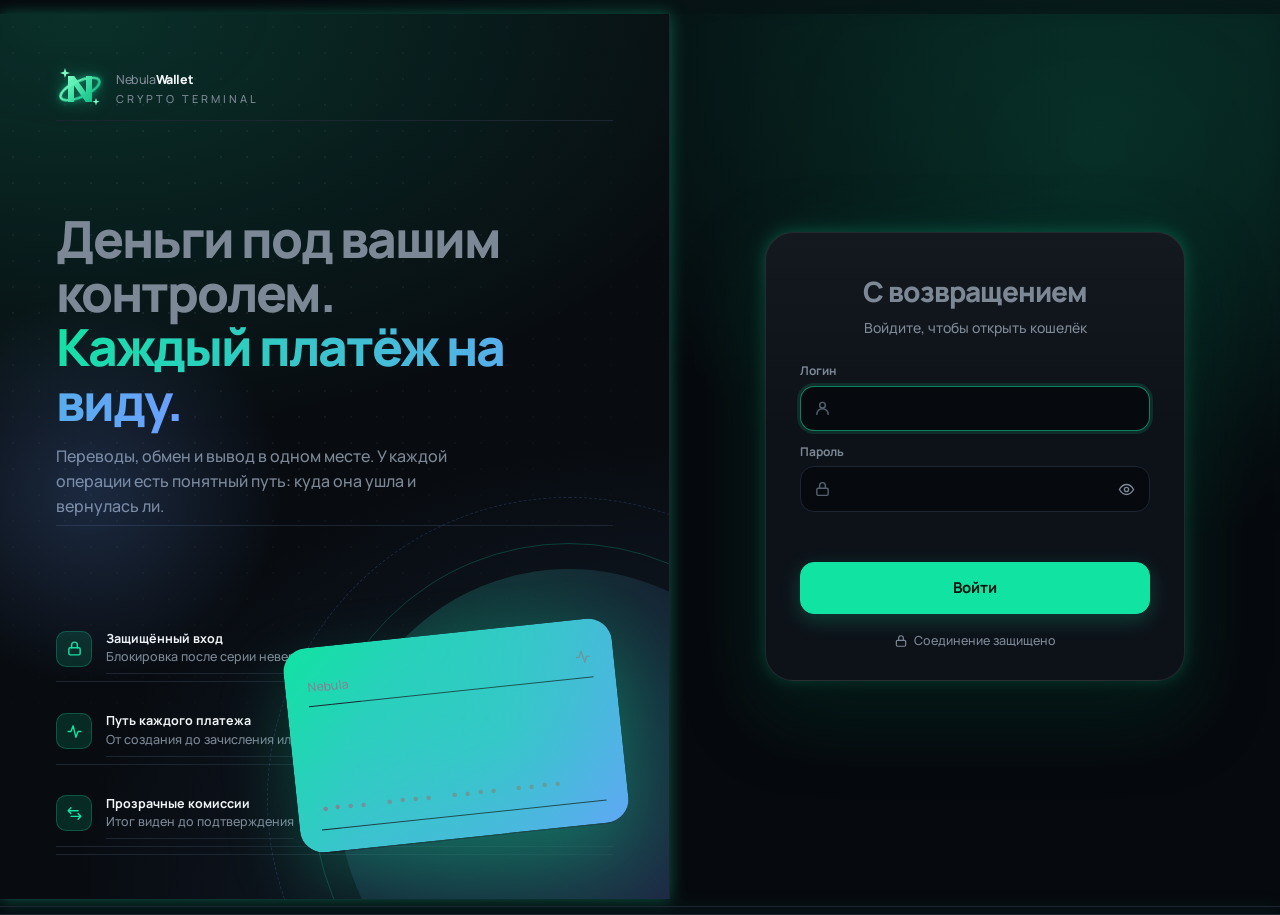
==== commit 90748e65: "Add files via upload" ====
--- a/index.html
+++ b/index.html
@@ -1,276 +1,468 @@
-<!doctype html>
+<!DOCTYPE html>
 <html lang="ru"><head><meta charset="utf-8">
 <meta name="viewport" content="width=device-width, initial-scale=1, viewport-fit=cover">
-<title>NebulaWallet — Crypto Terminal</title>
-<link href="https://fonts.googleapis.com/css2?family=Inter:wght@400;500;600;700&family=JetBrains+Mono:wght@400;500;600&display=swap" rel="stylesheet">
+<title>Nebula Wallet</title>
+<link href="https://fonts.googleapis.com/css2?family=Manrope:wght@500;600;700;800&family=JetBrains+Mono:wght@500;600&display=swap" rel="stylesheet">
 <style>
-:root{--bg:#07090c;--p:#0e1217;--p2:#141a21;--b:#212a34;--t:#e8edf2;--m:#7f8b99;--a:#2de2b4;--a2:#4f9dff;--r:#ff6b7a;--w:#f5b84a;box-sizing:border-box;padding-top:env(safe-area-inset-top,0px);padding-bottom:env(safe-area-inset-bottom,0px)}
+:root{--bg:#06090e;--card:#0d1219;--c2:#121a24;--line:#1c2532;--tx:#f2f5f8;--mut:#7d8896;--ac:#10e3a2;--dn:#ff5c61;--bl:#6aa0ff;--am:#f0b429;color-scheme:dark;box-sizing:border-box;padding-top:env(safe-area-inset-top,0px);padding-bottom:env(safe-area-inset-bottom,0px)}
 html{scroll-padding-top:env(safe-area-inset-top,0px)}
-*{box-sizing:border-box;margin:0}body{background:var(--bg);color:var(--t);font:14px/1.5 Inter,system-ui,sans-serif;min-height:100vh}
-.mono,.n{font-family:'JetBrains Mono',monospace}
-button,input,select,textarea{font:inherit;color:inherit}
-.btn{background:var(--p2);border:1px solid var(--b);border-radius:9px;padding:10px 16px;cursor:pointer;transition:.15s;min-height:40px}
-.btn:hover{border-color:#34414f}.btn:active{transform:scale(.97)}.btn:focus-visible,input:focus-visible,select:focus-visible,textarea:focus-visible,.nav a:focus-visible{outline:2px solid var(--a2);outline-offset:2px}.btn:disabled{opacity:.45;cursor:not-allowed}
-.btn.pri{background:linear-gradient(135deg,#2de2b4,#4f9dff);color:#04110d;border:0;font-weight:600}
-.btn.dng{border-color:#5a2a31;color:var(--r)}
-input,select,textarea{width:100%;background:#0a0e12;border:1px solid var(--b);border-radius:9px;padding:10px 12px}
-label{display:block;color:var(--m);font-size:12.5px;margin-bottom:5px}.f{margin-bottom:14px}
-.card{background:var(--p);border:1px solid var(--b);border-radius:14px;padding:20px;margin-bottom:16px}
-.card h2{font-size:16px;margin-bottom:4px}.sub{color:var(--m);font-size:13px;margin-bottom:14px}
-.g2{display:grid;grid-template-columns:repeat(auto-fit,minmax(260px,1fr));gap:16px}.g3{display:grid;grid-template-columns:repeat(auto-fit,minmax(170px,1fr));gap:12px}
-.row{display:flex;gap:10px;align-items:center;flex-wrap:wrap}.sp{justify-content:space-between}
-.up{color:var(--a)}.dn{color:var(--r)}.mu{color:var(--m)}
-.big{font:600 clamp(28px,6vw,44px)/1.1 'JetBrains Mono',monospace;letter-spacing:-.02em}
-.stat{background:var(--p2);border:1px solid var(--b);border-radius:12px;padding:14px}.stat b{display:block;font:600 19px 'JetBrains Mono',monospace;margin-top:2px}
-.pill{font-size:12px;padding:2px 9px;border-radius:99px;border:1px solid var(--b);background:var(--p2)}.ok{color:var(--a);border-color:#1b5b4b}.wa{color:var(--w);border-color:#5b4620}.er{color:var(--r);border-color:#5a2a31}
-/* login */
-#login{min-height:100vh;display:grid;grid-template-columns:1.1fr 1fr}
-.hero{padding:48px;display:flex;flex-direction:column;justify-content:space-between;background:radial-gradient(900px 500px at 10% 0,#0f2a2a,transparent),var(--p);border-right:1px solid var(--b)}
-.hero h1{font-size:clamp(32px,4.4vw,52px);line-height:1.08;letter-spacing:-.03em;margin:14px 0}.hero li{list-style:none;padding:6px 0;color:#c4cdd6}.hero li:before{content:"✓ ";color:var(--a)}
-.lf{padding:48px;display:flex;flex-direction:column;justify-content:center;max-width:460px;width:100%;margin:auto}
-.dot{display:inline-block;width:8px;height:8px;border-radius:50%;background:var(--a);box-shadow:0 0 0 4px #2de2b422;margin-right:8px}
-.err{color:var(--r);font-size:13px;min-height:20px;margin-bottom:8px}
-.logo{display:flex;align-items:center;gap:10px;font-weight:700;font-size:18px}.logo svg{width:32px;height:32px}.logo small{display:block;font-weight:400;font-size:12px;color:var(--m)}
-/* app */
-#app{display:none}
-.top{position:sticky;top:0;z-index:20;height:58px;background:#0b0f13ee;backdrop-filter:blur(10px);border-bottom:1px solid var(--b);display:flex;align-items:center;justify-content:space-between;padding:0 16px}
-.side{position:fixed;top:58px;bottom:0;left:0;width:248px;background:var(--p);border-right:1px solid var(--b);overflow:auto;padding:14px;transition:transform .2s;z-index:15}
-.main{margin-left:248px;padding:24px;max-width:1240px;animation:in .2s}
-@keyframes in{from{opacity:0;transform:translateY(6px)}}
-.nav h4{font-size:12px;color:var(--m);font-weight:500;margin:14px 8px 4px}.nav a{display:block;padding:9px 12px;border-radius:9px;color:#b6c0cb;cursor:pointer;transition:.15s}.nav a:hover{background:var(--p2)}.nav a.on{background:#143a37;color:var(--a)}
-.ava{width:44px;height:44px;border-radius:50%;background:linear-gradient(135deg,#2de2b4,#4f9dff);display:grid;place-items:center;color:#04110d;font-weight:700;background-size:cover;background-position:center;flex:none}
-.burger{display:none}.bell{position:relative}.bdg{position:absolute;top:-4px;right:-4px;background:var(--r);color:#fff;border-radius:99px;font-size:10px;padding:1px 5px}
-#np{display:none;position:absolute;right:0;top:48px;width:min(340px,92vw);max-height:60vh;overflow:auto;background:var(--p);border:1px solid var(--b);border-radius:12px;padding:8px;box-shadow:0 20px 50px #000a}
-#np div{padding:9px;border-radius:8px;font-size:13px}#np .nw{background:#12202a}
-table{width:100%;border-collapse:collapse}th,td{text-align:left;padding:10px 8px;border-bottom:1px solid var(--b);white-space:nowrap}th{color:var(--m);font-weight:500;font-size:12px}.sc{overflow-x:auto}
-.chips{display:flex;gap:6px;flex-wrap:wrap;margin-bottom:12px}.chips .btn{padding:6px 12px;min-height:34px}.chips .btn.on{border-color:var(--a);color:var(--a)}
-.asset{display:flex;justify-content:space-between;gap:10px;padding:14px;background:var(--p2);border:1px solid var(--b);border-radius:12px}
-.warn{background:#2a1d0a;border:1px solid #5b4620;color:var(--w);border-radius:12px;padding:14px;margin-bottom:16px}
-.faq div.q{cursor:pointer;padding:12px 0;border-bottom:1px solid var(--b);display:flex;justify-content:space-between}.faq .a{display:grid;grid-template-rows:0fr;transition:grid-template-rows .2s;color:var(--m)}.faq .a>div{overflow:hidden}.faq .a.o{grid-template-rows:1fr;padding:8px 0}
-.mo{position:fixed;inset:0;background:#000a;display:none;place-items:center;z-index:50;padding:16px}.mo.on{display:grid}.md{background:var(--p);border:1px solid var(--b);border-radius:16px;padding:22px;width:min(440px,100%);animation:in .15s}
-.kv{display:flex;justify-content:space-between;padding:7px 0;border-bottom:1px solid var(--b);gap:12px}
-#ts{position:fixed;right:16px;bottom:16px;z-index:60;display:grid;gap:8px}#ts div{background:var(--p2);border:1px solid var(--b);border-left:3px solid var(--a);padding:11px 14px;border-radius:10px;animation:in .2s}#ts .e{border-left-color:var(--r)}
-.tg{position:relative;width:44px;height:24px;background:var(--b);border-radius:99px;cursor:pointer;border:0;flex:none}.tg:after{content:"";position:absolute;top:3px;left:3px;width:18px;height:18px;border-radius:50%;background:#fff;transition:.15s}.tg.on{background:var(--a)}.tg.on:after{left:23px}
-.empty{text-align:center;color:var(--m);padding:28px}
-@media(max-width:900px){#login{grid-template-columns:1fr}.hero{padding:28px}.lf{padding:28px}.side{transform:translateX(-100%)}.side.open{transform:none}.main{margin-left:0;padding:16px}.burger{display:inline-block}}
-body{background:radial-gradient(900px 520px at 88% -10%,#0f3d3c66,transparent),radial-gradient(700px 520px at -8% 35%,#11285a55,transparent),var(--bg);background-attachment:fixed}
-.card{background:linear-gradient(180deg,#141b22e6,#0d1217e6);box-shadow:0 1px 0 #ffffff0a inset,0 22px 44px -28px #000;transition:border-color .2s}.card:hover{border-color:#2d3a47}
-.hc{border-color:#1f5f55;background:radial-gradient(520px 240px at 92% 0,#2de2b426,transparent),linear-gradient(180deg,#131a21,#0d1217)}
-.top{background:#0a0e12cc}.side{background:#0a0e13}
-.nav a{display:flex;gap:11px;align-items:center}.nav a svg{width:17px;height:17px;stroke:currentColor;fill:none;stroke-width:1.8;stroke-linecap:round;stroke-linejoin:round;flex:none}
-.nav a.on{background:linear-gradient(90deg,#17463f,#10252a);box-shadow:inset 2px 0 0 var(--a)}
-.btn.pri{box-shadow:0 10px 24px -12px #2de2b4}.btn.pri:hover{filter:brightness(1.08);transform:translateY(-1px)}
-.stat,.asset{transition:.2s}.stat:hover,.asset:hover{transform:translateY(-2px);border-color:#2de2b44d}
-tr:hover td{background:#ffffff05}
-.main>*{animation:in .4s both}.main>*:nth-child(2){animation-delay:.06s}.main>*:nth-child(3){animation-delay:.12s}.main>*:nth-child(4){animation-delay:.18s}.main>*:nth-child(n+5){animation-delay:.24s}
-.hero{position:relative;overflow:hidden}.hero>*:not(.orb){position:relative;z-index:1}.orb{position:absolute;right:-140px;top:16%;width:460px;height:460px;opacity:.45;animation:spin 60s linear infinite}@keyframes spin{to{transform:rotate(360deg)}}
-.lf>div{animation:in .35s both}
-.tgm{position:fixed;top:16px;right:16px;z-index:80;width:min(350px,92vw);background:#17212b;border:1px solid #2b5278;border-radius:14px;padding:12px 14px;display:flex;gap:12px;box-shadow:0 24px 60px #000c;cursor:pointer;animation:tgin .45s cubic-bezier(.2,.9,.3,1.2)}
-@keyframes tgin{from{opacity:0;transform:translateY(-24px) scale(.95)}}
-.tgm i{width:38px;height:38px;border-radius:50%;background:linear-gradient(135deg,#37aee2,#1e96c8);display:grid;place-items:center;font-style:normal;flex:none}
-.si{width:34px;height:34px;border-radius:10px;display:grid;place-items:center;background:#2de2b41a;color:var(--a);margin-bottom:8px}.si svg{width:18px;height:18px;stroke:currentColor;fill:none;stroke-width:1.8;stroke-linecap:round;stroke-linejoin:round}
-.coin{width:40px;height:40px;border-radius:50%;display:grid;place-items:center;font:700 17px 'JetBrains Mono',monospace;color:#fff;background:radial-gradient(circle at 30% 25%,color-mix(in srgb,var(--c) 55%,#fff),var(--c));flex:none;box-shadow:0 8px 20px -8px var(--c)}
-.ph{margin-bottom:18px}.ph h1{font-size:28px;letter-spacing:-.02em}.ph p{color:var(--m)}
-.bars{display:flex;align-items:flex-end;gap:10px;height:180px}.bars>div{flex:1;display:flex;flex-direction:column;align-items:center;gap:6px;height:100%;justify-content:flex-end}.bars .pair{display:flex;align-items:flex-end;gap:4px;width:100%;justify-content:center}.bars i{display:block;width:40%;max-width:22px;border-radius:5px 5px 0 0;transition:height .6s}
-.leg{display:flex;align-items:center;gap:8px;font-size:13px;padding:4px 0}.leg b{width:10px;height:10px;border-radius:3px;display:inline-block}
-body{background-image:radial-gradient(#ffffff0a 1px,transparent 1px),radial-gradient(900px 520px at 88% -10%,#0f3d3c66,transparent),radial-gradient(700px 520px at -8% 35%,#11285a55,transparent);background-size:26px 26px,auto,auto;background-attachment:fixed}
-.card{position:relative;border-radius:16px;padding:22px}.card:after{content:"";position:absolute;left:22px;right:22px;top:0;height:1px;background:linear-gradient(90deg,transparent,#2de2b466,transparent)}.card h2{font-size:17px;font-weight:600;letter-spacing:-.01em}
-.big{background:linear-gradient(180deg,#fff,#9fecd8);-webkit-background-clip:text;background-clip:text;color:transparent;font-size:clamp(34px,6vw,58px)}
-.dg{display:grid;grid-template-columns:minmax(0,2fr) minmax(260px,1fr);gap:16px;margin-bottom:16px}.dg .card{margin:0}.g6{display:grid;grid-template-columns:repeat(6,1fr);gap:12px}
-.ph{display:flex;gap:14px;align-items:center}.si.lg{width:50px;height:50px;border-radius:15px;margin:0;flex:none;background:linear-gradient(135deg,#2de2b433,#4f9dff33);border:1px solid #2de2b433}.si.lg svg{width:24px;height:24px}
-.tb{width:30px;height:30px;border-radius:9px;display:grid;place-items:center;background:#ffffff0d;color:#9fb0c0;flex:none}.tb svg{width:15px;height:15px;stroke:currentColor;fill:none;stroke-width:2;stroke-linecap:round;stroke-linejoin:round}.tb-deposit,.tb-ref{color:var(--a);background:#2de2b41a}.tb-withdraw{color:var(--r);background:#ff6b7a1a}.tb-swap,.tb-transfer{color:var(--a2);background:#4f9dff1a}.tb-trade{color:#c084fc;background:#a855f71a}
-td,th{padding:13px 10px}input:focus,select:focus,textarea:focus{border-color:var(--a);box-shadow:0 0 0 3px #2de2b41f;outline:0}
-.sbf{margin-top:18px;padding:14px;border:1px solid #1f5a52;background:linear-gradient(135deg,#0f2a2a,#0d1a22);border-radius:12px;font-size:13px}
-.hero h1{background:linear-gradient(90deg,#fff,#9fe9d6);-webkit-background-clip:text;background-clip:text;color:transparent}.hero li{background:#ffffff08;border:1px solid var(--b);border-radius:11px;padding:11px 14px;margin-bottom:8px}
-.orb{right:-70px!important;top:auto!important;bottom:-130px;width:380px!important;height:380px!important;opacity:.2!important}
-.lf>div{background:linear-gradient(180deg,#141b22f2,#0d1217f2);border:1px solid var(--b);border-radius:22px;padding:34px;box-shadow:0 30px 70px -30px #000}
-@media(max-width:1100px){.dg{grid-template-columns:1fr}.g6{grid-template-columns:repeat(3,1fr)}}@media(max-width:560px){.g6{grid-template-columns:repeat(2,1fr)}.ph{gap:10px}}
+*{box-sizing:border-box}
+body{margin:0;background:var(--bg);color:var(--tx);font:600 14px/1.45 Manrope,system-ui,sans-serif;min-height:100vh}
+button,input,select{font:inherit;color:inherit}button{cursor:pointer;border:0;background:none}
+:focus-visible{outline:2px solid var(--ac);outline-offset:2px}
+.m{font-family:'JetBrains Mono',ui-monospace,monospace;font-weight:500}
+.w{max-width:1120px;margin:0 auto;padding:0 20px}
+.tl{display:flex;gap:8px}
+.seg{display:flex;background:var(--card);border:1px solid var(--line);border-radius:12px;padding:3px}
+.seg button{width:34px;height:28px;border-radius:9px;color:var(--mut);font-weight:800}.seg button.on{background:var(--ac);color:#04130e}
+.ib{width:38px;height:38px;border-radius:12px;display:grid;place-items:center;background:var(--card);border:1px solid var(--line)}
+.i{width:17px;height:17px}
+main{padding:30px 0 100px}
+.top{display:flex;justify-content:space-between;align-items:flex-start;gap:14px;flex-wrap:wrap;margin-bottom:26px}
+h1{margin:0;font-size:30px;letter-spacing:-.8px;font-weight:800}.top p{margin:4px 0 0;color:var(--mut)}
+.bs{display:flex;gap:10px;flex-wrap:wrap}
+.b{display:flex;gap:8px;align-items:center;padding:11px 18px;border-radius:12px;background:var(--card);border:1px solid var(--line);font-weight:700;transition:.15s}
+.b:hover{border-color:#2b3a4d;background:var(--c2)}
+.b.p{background:var(--ac);color:#04130e;border-color:var(--ac);box-shadow:0 0 28px rgba(16,227,162,.28)}.b.p:hover{background:#3df0b8}
+.b.s{padding:7px 12px;font-size:13px}.b.d{color:var(--dn)}
+.card{background:var(--card);border:1px solid var(--line);border-radius:22px;padding:22px}
+.hero{border-radius:28px;padding:32px;background:radial-gradient(620px 300px at 100% 0,rgba(16,227,162,.16),transparent),var(--card);position:relative;overflow:hidden}
+.lbl{display:flex;gap:10px;align-items:center;color:var(--mut);font-size:12px;letter-spacing:.8px;text-transform:uppercase}
+.live{background:rgba(16,227,162,.14);color:var(--ac);padding:2px 8px;border-radius:6px;font-size:11px;font-weight:800;letter-spacing:0}.live:before{content:"";display:inline-block;width:6px;height:6px;border-radius:50%;background:var(--ac);margin-right:5px;animation:pl 1.6s infinite}
+@keyframes pl{50%{opacity:.25}}
+.big{font-size:clamp(34px,7vw,58px);font-weight:800;letter-spacing:-2px;margin:10px 0 2px;line-height:1.1}
+.alt{color:var(--mut);font-size:15px}
+.pill{position:absolute;right:28px;top:28px;display:flex;gap:6px;align-items:center}
+.chg{border:1px solid rgba(16,227,162,.35);background:rgba(16,227,162,.1);color:var(--ac);padding:7px 12px;border-radius:10px;font-weight:800;font-size:13px}
+.rg{display:flex;gap:3px;margin-top:8px;justify-content:flex-end}.rg button{padding:4px 10px;border-radius:8px;color:var(--mut);font-size:12px;font-weight:800}.rg button.on{background:var(--c2);color:var(--ac)}
+.cw{position:relative;height:150px;margin-top:14px;touch-action:none}.cw svg{width:100%;height:100%;display:block}
+.dot{position:absolute;width:11px;height:11px;border-radius:50%;background:var(--ac);box-shadow:0 0 12px var(--ac);transform:translate(-50%,-50%);pointer-events:none}
+.tip{position:absolute;top:-4px;background:var(--c2);border:1px solid var(--line);padding:5px 10px;border-radius:9px;font-size:12px;font-weight:700;pointer-events:none;display:none;white-space:nowrap;transform:translateX(-50%)}
+.up{color:var(--ac)}.dn{color:var(--dn)}
+.g4{display:grid;grid-template-columns:repeat(4,1fr);gap:14px;margin:16px 0 30px}
+.st{padding:18px;display:grid;gap:4px}.st .r{display:flex;justify-content:space-between;align-items:center;margin-bottom:12px}
+.si{width:36px;height:36px;border-radius:10px;display:grid;place-items:center;background:color-mix(in srgb,var(--k) 14%,transparent);color:var(--k);border:1px solid color-mix(in srgb,var(--k) 25%,transparent)}
+.st small{color:var(--mut);font-weight:600}.st b{font-size:22px;letter-spacing:-.5px}
+.sh{display:flex;justify-content:space-between;align-items:center;margin:0 0 14px;font-size:16px;font-weight:800}
+.sh span:first-child{border-left:3px solid var(--ac);padding-left:10px}
+.lnk{color:var(--mut);font-size:13px;font-weight:600}.lnk:hover{color:var(--ac)}
+.ag{display:grid;grid-template-columns:repeat(4,1fr);gap:14px;margin-bottom:30px}
+.ac{padding:18px;text-align:left;display:grid;gap:22px;transition:.15s}.ac:hover{border-color:#2b3a4d;transform:translateY(-2px)}
+.at{display:flex;gap:11px;align-items:flex-start}.at>div:nth-child(2){flex:1;min-width:0}
+.at small{display:block;color:var(--mut);font-weight:500;font-size:12px}
+.at .am{text-align:right}.at .am b{font-size:14px}
+.cn{width:34px;height:34px;border-radius:10px;display:grid;place-items:center;font-style:normal;font-weight:800;background:var(--c2);border:1px solid var(--line);flex:none}
+.ab{display:flex;justify-content:space-between;border-top:1px solid var(--line);padding-top:12px;font-size:12px}
+.ab .m{color:var(--mut)}.ab b{font-weight:800}
+.lst{padding:6px}
+.row{display:flex;align-items:center;gap:14px;padding:14px;border-bottom:1px solid var(--line)}.row:last-child{border:0}
+.ti{width:40px;height:40px;border-radius:12px;display:grid;place-items:center;flex:none;background:color-mix(in srgb,var(--k) 13%,transparent);color:var(--k);border:1px solid color-mix(in srgb,var(--k) 28%,transparent)}
+.rm{flex:1;min-width:0;display:grid}.rm small,.rr small{color:var(--mut);font-weight:500;font-size:12px}
+.rr{display:grid;text-align:right;justify-items:end;gap:3px}
+.bd{padding:2px 9px;border-radius:6px;font-size:11px;font-weight:800;background:color-mix(in srgb,var(--k) 15%,transparent);color:var(--k)}
+.tb{display:flex;gap:10px;flex-wrap:wrap;margin-bottom:14px}
+input,select{background:var(--card);border:1px solid var(--line);border-radius:12px;padding:11px 14px;width:100%}
+.tb input{flex:1;min-width:170px;width:auto}.tb select{width:auto}
+.ch{display:flex;gap:6px;flex-wrap:wrap;margin-bottom:14px}.ch button{padding:7px 14px;border-radius:10px;border:1px solid var(--line);background:var(--card);color:var(--mut);font-weight:700}.ch button.on{background:var(--c2);color:var(--ac);border-color:rgba(16,227,162,.4)}
+.dl{padding:14px 14px 4px;color:var(--mut);font-weight:700;font-size:12px}
+.g2{display:grid;grid-template-columns:1fr 1fr;gap:14px;margin-bottom:14px}
+.f{display:grid;gap:6px;margin-bottom:12px;font-size:12px;color:var(--mut);font-weight:700}.f input,.f select{color:var(--tx);font-weight:600}.mx{float:right;color:var(--ac);cursor:pointer}
+.hint{color:var(--mut);font-size:12.5px;margin:0 0 14px;min-height:18px;font-weight:500}
+.ban{border:1px solid rgba(240,180,41,.4);background:rgba(240,180,41,.08);color:var(--am);padding:12px 16px;border-radius:14px;margin-bottom:18px;font-weight:700}
+.mdl{position:fixed;inset:0;background:rgba(2,4,8,.7);backdrop-filter:blur(5px);display:none;align-items:flex-end;justify-content:center;z-index:20}.mdl.on{display:flex}
+.sheet{background:var(--card);border:1px solid var(--line);width:100%;max-width:440px;border-radius:24px 24px 0 0;padding:22px;max-height:92vh;overflow:auto;animation:su .2s ease-out}
+@media(min-width:620px){.mdl{align-items:center}.sheet{border-radius:24px}}
+@keyframes su{from{transform:translateY(20px);opacity:0}}
+.mh{display:flex;justify-content:space-between;align-items:center;font-size:19px;font-weight:800;margin-bottom:16px}
+.adr{word-break:break-all;background:var(--bg);border:1px dashed var(--line);border-radius:12px;padding:14px;margin-bottom:12px;font-size:13px}
+.tg{display:flex;justify-content:space-between;align-items:center;padding:6px 0}.sw{width:44px;height:24px;border-radius:99px;background:var(--line);position:relative}.sw:after{content:"";position:absolute;left:3px;top:3px;width:18px;height:18px;border-radius:50%;background:#fff;transition:.2s}.sw.on{background:var(--ac)}.sw.on:after{left:23px}
+table{width:100%;border-collapse:collapse}td,th{padding:11px 8px;text-align:left;border-bottom:1px solid var(--line);font-size:13px}th{color:var(--mut);font-weight:700}.tw{overflow-x:auto}
+.lg div{padding:7px 0;border-bottom:1px solid var(--line);font-size:12.5px;color:var(--mut);font-weight:500}.lg b{color:var(--tx);margin-right:6px}
+.toast{position:fixed;left:50%;bottom:90px;transform:translateX(-50%) translateY(20px);background:var(--c2);border:1px solid var(--ac);padding:11px 18px;border-radius:12px;font-weight:700;opacity:0;pointer-events:none;transition:.25s;z-index:30}.toast.on{opacity:1;transform:translateX(-50%)}
+.ft{color:var(--mut);font-size:12px;text-align:center;margin-top:30px;font-weight:500}
+@media(max-width:860px){.g4,.ag{grid-template-columns:1fr 1fr}.g2{grid-template-columns:1fr}.pill{position:static;margin-bottom:8px}}
+.app{display:grid;grid-template-columns:272px 1fr;min-height:100vh}
+.sb{position:sticky;top:0;height:100vh;overflow:auto;background:#090c11;border-right:1px solid var(--line);padding:18px 14px;display:flex;flex-direction:column;gap:2px;z-index:15}
+.br{display:flex;gap:9px;align-items:center;font-weight:800;font-size:17px;letter-spacing:-.3px;padding:2px 6px 16px}
+.pr{display:flex;gap:12px;align-items:center;padding:6px 6px 18px;text-align:left;border-bottom:1px solid var(--line);margin-bottom:6px;width:100%}.pr span{display:grid}.pr small{color:var(--mut);font-size:12px}
+.av{width:44px;height:44px;border-radius:12px;display:grid;place-items:center;font-style:normal;font-weight:800;color:var(--ac);background:rgba(16,227,162,.1);border:1px solid rgba(16,227,162,.4);box-shadow:0 0 18px rgba(16,227,162,.15);flex:none}
+.gh{display:flex;justify-content:space-between;align-items:center;padding:16px 10px 6px;color:#566170;font-size:11px;font-weight:800;letter-spacing:1.2px;width:100%}.gh svg{width:14px;height:14px;transition:.2s}.gh.cl svg{transform:rotate(-90deg)}.gl.cl{display:none}
+.ni{display:flex;align-items:center;gap:12px;padding:11px 12px;border-radius:12px;color:#8b95a3;font-weight:600;width:100%;position:relative;transition:.15s}.ni:hover{color:var(--tx);background:rgba(255,255,255,.03)}
+.ni.on{color:#fff;font-weight:800;background:linear-gradient(90deg,rgba(16,227,162,.18),transparent)}.ni.on svg{color:var(--ac)}.ni.on:before{content:"";position:absolute;left:-14px;top:8px;bottom:8px;width:3px;border-radius:0 3px 3px 0;background:var(--ac);box-shadow:0 0 12px var(--ac)}
+.nb{margin-left:auto;font-style:normal;background:var(--ac);color:#04130e;border-radius:99px;padding:0 7px;font-size:11px;font-weight:800}
+.gs{margin-top:auto;padding-top:14px;border-top:1px solid var(--line)}
+.mn{min-width:0}
+.tbar{position:sticky;top:0;z-index:5;display:flex;align-items:center;gap:12px;height:60px;padding:0 20px;background:rgba(6,9,14,.85);backdrop-filter:blur(14px);border-bottom:1px solid var(--line)}.tbar b{flex:1;font-size:15px}
+.bur{display:none}.scr{display:none}
+textarea{background:var(--card);border:1px solid var(--line);border-radius:12px;padding:11px 14px;width:100%;resize:vertical;color:var(--tx)}
+details{border-bottom:1px solid var(--line);padding:12px 0}summary{cursor:pointer;font-weight:700}details p{color:var(--mut);margin:8px 0 0;font-weight:500}
+.stp{list-style:none;counter-reset:s;padding:0;margin:0;display:grid;gap:12px}.stp li{counter-increment:s;display:flex;gap:12px;color:var(--mut);font-weight:500}.stp li:before{content:counter(s);width:24px;height:24px;border-radius:8px;background:var(--c2);color:var(--ac);display:grid;place-items:center;font-weight:800;flex:none;font-size:12px}
+@media(max-width:860px){.app{grid-template-columns:1fr}.sb{position:fixed;left:0;top:0;bottom:0;width:280px;transform:translateX(-100%);transition:.25s}.sb.open{transform:none}.bur{display:grid}.scr.on{display:block;position:fixed;inset:0;background:rgba(0,0,0,.6);z-index:14}}
+@media(max-width:640px){h1{font-size:24px}.hero{padding:22px}.g4,.ag{gap:10px}.cts{grid-template-columns:1fr 1fr}.ab{flex-direction:column;gap:2px}.tbar{padding:0 12px}}
+.app.lg{grid-template-columns:1fr}.app.lg .sb,.app.lg .tbar{display:none}
+.lgw{min-height:80vh;display:grid;place-items:center}.lgc{width:100%;max-width:400px;padding:30px}.lgc h1{text-align:center;margin-bottom:4px}.lgc>p{text-align:center;margin:0 0 20px}
+.seg.w{display:flex;margin-bottom:18px}.seg.w button{flex:1;width:auto;height:34px}
+.cts{display:grid;grid-template-columns:repeat(3,1fr);gap:10px;margin-bottom:16px}.ct{padding:12px;display:grid;gap:5px;justify-items:center;text-align:center}.ct:disabled{opacity:.4;cursor:not-allowed}
+.hb{display:grid;grid-template-columns:96px 1fr auto;gap:10px;align-items:center;padding:6px 0;font-size:13px}.tk{background:var(--c2);border-radius:99px;height:8px;overflow:hidden;display:block}.tk i{display:block;height:100%;border-radius:99px}
+.kv{display:flex;justify-content:space-between;gap:12px;padding:11px 0;border-bottom:1px solid var(--line)}.kv span{color:var(--mut)}
+.rp{margin:8px 0 0;padding:10px 12px;border-radius:12px;background:var(--c2);border-left:3px solid var(--ac);font-weight:500}
 @media(prefers-reduced-motion:reduce){*{animation:none!important;transition:none!important}}
-</style></head><body>
-<svg width="0" height="0" style="position:absolute"><defs><linearGradient id="g" x1="0" y1="0" x2="1" y2="1"><stop stop-color="#5eead4"/><stop offset="1" stop-color="#5b9dff"/></linearGradient><symbol id="lg" viewBox="0 0 32 32"><g fill="none" stroke="url(#g)" stroke-width="1.7"><ellipse cx="16" cy="16" rx="13" ry="5.2" transform="rotate(-32 16 16)"/><ellipse cx="16" cy="16" rx="13" ry="5.2" transform="rotate(32 16 16)" opacity=".5"/></g><circle cx="16" cy="16" r="4.5" fill="url(#g)"/></symbol></defs></svg>
-
-<div id="login">
- <div class="hero"><svg class="orb" viewBox="0 0 32 32"><use href="#lg"/></svg><div class="logo"><svg><use href="#lg"/></svg><div>NebulaWallet<small>Crypto Terminal</small></div></div>
-  <div><div class="mu"><span class="dot"></span>Система активна</div><h1>Ваш капитал под контролем</h1><p class="mu" style="max-width:440px">Строгий интерфейс, точные данные, безопасные операции. Всё для управления криптоактивами.</p></div>
-  <ul><li>Защита 2FA и шифрование данных</li><li>Криптовалюты и мгновенные обмены</li><li>Поддержка 24/7 и онлайн-аналитика</li></ul></div>
- <div class="lf">
-  <div id="s1"><h2 style="font-size:24px">Вход в систему</h2><p class="sub">Введите логин и пароль от личного кабинета</p>
-   <div class="f"><label for="lu">Логин</label><input id="lu" autocomplete="username"></div>
-   <div class="f"><label for="lp">Пароль</label><div class="row" style="flex-wrap:nowrap"><input id="lp" type="password" autocomplete="current-password"><button class="btn" data-a="eye" type="button">Показать</button></div></div>
-   <label class="row" style="color:var(--t)"><input type="checkbox" id="lr" style="width:auto">Запомнить логин</label>
-   <div class="err" id="e1"></div><button class="btn pri" style="width:100%" data-a="step1">Далее</button></div>
-  <div id="s2" style="display:none"><h2 style="font-size:24px">Двухфакторная аутентификация</h2><p class="sub">Введите ваш код 2FA для подтверждения входа.</p>
-   <div class="f"><label for="lc">Код 2FA</label><input id="lc" type="password" autocomplete="off" class="mono"></div>
-   <div class="err" id="e2"></div><button class="btn pri" style="width:100%" data-a="step2">Войти в кабинет</button><button class="btn" style="width:100%;margin-top:10px;border:0;color:var(--m)" data-a="back">Назад</button></div>
- </div></div>
-
-<div id="app">
- <header class="top"><div class="row"><button class="btn burger" data-a="menu" aria-label="Меню">☰</button><div class="logo"><svg><use href="#lg"/></svg>NebulaWallet</div></div>
-  <div class="row bell"><button class="btn" data-a="bell" aria-label="Уведомления">🔔<span class="bdg" id="bd"></span></button><div id="np"></div><button class="btn" data-a="logout">Выйти</button></div></header>
- <aside class="side" id="sd"><div class="row" style="padding:12px;margin-bottom:6px;border:1px solid var(--b);border-radius:14px;background:linear-gradient(135deg,#142029,#0e151b)"><div class="ava" id="av"></div><div><b id="un"></b><div class="pill ok" style="font-size:11px;display:block;width:max-content;margin-top:3px">Владелец</div></div></div><nav class="nav" id="nv"></nav><div class="sbf"><div class="row" style="gap:8px"><span class="dot" style="margin:0"></span><b>Защита активна</b></div><div class="mu" style="font-size:12px;margin-top:4px">2FA включена · серверы Online</div></div></aside>
- <main class="main" id="mn"></main>
-</div>
-<div class="mo" id="mo"><div class="md" id="md"></div></div><div id="ts"></div>
-
-<script>
-/* ===== MOCK LAYER: demo data and rates. Replace with real API calls (GET /me, /balances, /transactions ...) ===== */
-const R={BTC:2125733,ETH:100000,USDT:90,USD:90,EUR:98,RUB:1},CH={BTC:2.1,ETH:-.8,USDT:.01,USD:.2,EUR:.4,RUB:0};
-const NM={BTC:'Bitcoin',ETH:'Ethereum',USDT:'Tether',USD:'US Dollar',RUB:'Российский рубль',EUR:'Euro'},DEC={BTC:8,ETH:6};
-const FEE_TRANSFER=.005,FEE_SWAP=.003,MIN=1000,NOW=Date.now(),H=36e5;
-const seed=()=>({auth:0,page:'dashboard',hide:0,frozen:0,role:'USER',nick:'saidik05',avatar:'',sid:'NW-SD05-7K29-XP41',kyc:'Подтверждена',tfa:1,
- a:{BTC:.1842,ETH:2.85,USDT:12500,USD:4200,RUB:486700,EUR:1850},ops:148,
- tx:[{t:'ref',d:NOW-2*H,c:'RUB',m:1000,s:'Зачислено',i:'Реферальное начисление 5%'},{t:'swap',d:NOW-9*H,c:'USDT',m:-500,s:'Выполнено',i:'USDT → BTC'},{t:'deposit',d:NOW-30*H,c:'RUB',m:50000,s:'Зачислено',i:'Пополнение картой'},{t:'transfer',d:NOW-50*H,c:'RUB',m:-20100,s:'Выполнено',i:'Перевод NW-AB12-…'},{t:'withdraw',d:NOW-80*H,c:'RUB',m:-30000,s:'Зачислено',i:'Ozon Bank'},{t:'trade',d:NOW-100*H,c:'USDT',m:+320,s:'Закрыта',i:'Сделка ETH/USDT'}].map((x,i)=>({id:'TX'+(9040-i),...x})),
- wd:[],cur:'RUB',lang:'ru',sess:[['Chrome · Windows','Хельсинки',NOW-3*H,1],['Safari · iPhone','Москва',NOW-26*H,0],['Chrome · Android','Махачкала',NOW-120*H,0]],logins:[[NOW-3*H,'Пароль + 2FA','Хельсинки','Успешно'],[NOW-26*H,'Пароль + 2FA','Москва','Успешно'],[NOW-70*H,'Пароль','Неизвестно','Отклонён']],addr:[{n:'Мой резервный',v:'NW-AB12-9XQ3-77LM'}],
- n:[{t:'KYC подтверждён',d:NOW-90*H,r:1},{t:'Новый вход в аккаунт',d:NOW-3*H,r:0},{t:'Новый реферальный доход: 1 000 ₽',d:NOW-2*H,r:0}],
- refs:[['alex_m',32000,1600],['kira77',58000,2900],['dag_pro',12000,600],['mila_k',0,0],['ruslan5',104000,5200]],tk:[],chat:[['s','Здравствуйте! Чем помочь?']]});
-let S;try{S={...seed(),...JSON.parse(localStorage.nw_state||'{}')}}catch(e){S=seed()}
-const save=()=>{try{localStorage.nw_state=JSON.stringify(S)}catch(e){toast('Не удалось сохранить фото: файл слишком большой','e')}};
-/* ===== helpers ===== */
-const $=s=>document.querySelector(s),nf=new Intl.NumberFormat('ru-RU');
-const rub=v=>nf.format(Math.round(v))+' ₽',CS={RUB:['₽',1],USD:['$',90],EUR:['€',98]},dv=v=>{const c=CS[S.cur||'RUB'];return (v/c[1]).toLocaleString('ru-RU',{maximumFractionDigits:c[1]>1?2:0})+' '+c[0]},qty=(k,v)=>k=='RUB'?rub(v):(k=='USD'?'$':'')+v.toLocaleString('ru-RU',{minimumFractionDigits:DEC[k]||2,maximumFractionDigits:DEC[k]||2})+(k=='USD'||k=='RUB'?'':' '+k);
-const hd=s=>S.hide?'••••••••':s,total=()=>Object.entries(S.a).reduce((s,[k,v])=>s+v*R[k],0),dt=t=>new Date(t).toLocaleString('ru-RU',{dateStyle:'short',timeStyle:'short'});
-const uid=p=>p+Math.random().toString(36).slice(2,8).toUpperCase(),esc=s=>String(s).replace(/[&<>"]/g,c=>({'&':'&amp;','<':'&lt;','>':'&gt;','"':'&quot;'}[c]));
-const TYPES={deposit:'Пополнение',withdraw:'Вывод',transfer:'Перевод',swap:'Обмен',trade:'Сделка',ref:'Реферал'};
-function toast(m,e){const d=document.createElement('div');d.textContent=m;if(e)d.className='e';$('#ts').append(d);setTimeout(()=>d.remove(),3200)}
-function modal(title,rows,ok,okText='Подтвердить'){$('#md').innerHTML=`<h2 style="margin-bottom:12px">${title}</h2>${rows.map(r=>`<div class="kv"><span class="mu">${r[0]}</span><b class="n">${r[1]}</b></div>`).join('')}<div class="row" style="margin-top:18px;justify-content:flex-end"><button class="btn" data-a="mc">Отмена</button><button class="btn pri" data-a="mok">${okText}</button></div>`;$('#mo').classList.add('on');modal.ok=ok}
-const addTx=(t,c,m,s,i)=>{S.tx.unshift({id:uid('TX'),t,d:Date.now(),c,m,s,i});S.ops++},note=t=>S.n.unshift({t,d:Date.now(),r:0});
-const frozen=()=>S.frozen?(toast('Счёт заморожен. Операции недоступны','e'),1):0;
-const pageTitle={dashboard:'Главная',wallet:'Кошелёк',deposit:'Пополнить',withdraw:'Вывести',wlist:'Заявки на вывод',transfer:'Переводы',swap:'Обменник',refs:'Рефералы',analytics:'Аналитика',history:'История',support:'Поддержка',profile:'Профиль',kyc:'Верификация KYC',addr:'Адресная книга'};
-Object.assign(pageTitle,{security:'Безопасность',settings:'Настройки',admin:'Админ-панель'});
-const EN={dashboard:'Home',wallet:'Wallet',deposit:'Deposit',withdraw:'Withdraw',wlist:'Withdrawal requests',transfer:'Transfers',swap:'Exchange',refs:'Referrals',analytics:'Analytics',history:'History',support:'Support',profile:'Profile',security:'Security',settings:'Settings',admin:'Admin panel'};
-const SUB={wallet:'Все активы и их стоимость в одном месте',deposit:'Пополнение без комиссии, зачисление после подтверждения',withdraw:'Вывод на карту или счёт, комиссия 0%',wlist:'Статусы всех ваших заявок',transfer:'Переводы между пользователями по Secret ID',swap:'Обмен USDT, BTC и ETH по текущим курсам',refs:'5% с каждого пополнения приглашённых',analytics:'Доходность, динамика и структура портфеля',history:'Все операции с фильтрами и поиском',support:'Чат, обращения и ответы на частые вопросы',profile:'Данные аккаунта, Secret ID и параметры',security:'Пароль, 2FA, сессии и журнал входов',settings:'Валюта и язык интерфейса',admin:'Заявки, KYC и пользователи',kyc:'Подтверждение личности',addr:'Сохранённые адреса и Secret ID'};
-const tt=k=>S.lang=='en'?EN[k]||pageTitle[k]:pageTitle[k];
-const ICO={dashboard:'M3 3h7v9H3zM14 3h7v5h-7zM14 12h7v9h-7zM3 16h7v5H3z',wallet:'M21 12V7H5a2 2 0 0 1 0-4h14v4M3 5v14a2 2 0 0 0 2 2h16v-5M18 12a2 2 0 0 0 0 4h4v-4z',deposit:'M12 5v14M5 12h14',withdraw:'M12 19V5M5 12l7-7 7 7',wlist:'M12 19V5M5 12l7-7 7 7',transfer:'M7 7h13l-4-4M17 17H4l4 4',swap:'M17 3l4 4-4 4M21 7H8M7 21l-4-4 4-4M3 17h13',refs:'M16 21v-2a4 4 0 0 0-4-4H6a4 4 0 0 0-4 4v2M9 11a4 4 0 1 0 0-8 4 4 0 0 0 0 8M22 21v-2a4 4 0 0 0-3-3.9',analytics:'M3 3v18h18M7 14l4-4 4 3 5-6',history:'M3 12a9 9 0 1 0 3-6.7L3 8M3 3v5h5M12 7v5l3 2',support:'M21 15a2 2 0 0 1-2 2H7l-4 4V5a2 2 0 0 1 2-2h14a2 2 0 0 1 2 2z',profile:'M20 21v-2a4 4 0 0 0-4-4H8a4 4 0 0 0-4 4v2M12 11a4 4 0 1 0 0-8 4 4 0 0 0 0 8',security:'M12 22s8-4 8-10V5l-8-3-8 3v7c0 6 8 10 8 10z',settings:'M4 6h16M4 12h16M4 18h16M8 4v4M16 10v4M10 16v4',admin:'M3 3h18v4H3zM3 10h18v4H3zM3 17h18v4H3z'};
-const IC=k=>`<svg viewBox="0 0 24 24"><path d="${ICO[k]||ICO.dashboard}"/></svg>`;
-const NAV=[['Обзор',['dashboard','wallet']],['Финансы',['deposit','withdraw','transfer','swap']],['Сервис',['refs','analytics','history','support','profile','security','settings']]],ANAV=[['Администрирование',['admin','security','settings']]];
-/* ===== components ===== */
-const Card=(h,sub,body)=>`<section class="card"><h2>${h}</h2>${sub?`<div class="sub">${sub}</div>`:''}${body}</section>`;
-const CC={BTC:'#f7931a',ETH:'#627eea',USDT:'#26a17b',USD:'#4f9dff',RUB:'#a855f7',EUR:'#2de2b4'},Stat=(l,v,i)=>`<div class="stat">${i?`<span class="si">${IC(i)}</span>`:''}<span class="mu" style="font-size:12px">${l}</span><b>${v}</b></div>`;
-const Empty=t=>`<div class="empty">${t}</div>`;
-const Asset=k=>`<div class="asset"><div class="row" style="flex-wrap:nowrap;gap:12px;align-items:flex-start"><span class="coin" style="--c:${CC[k]}">${{RUB:'₽',USD:'$',EUR:'€',BTC:'₿',ETH:'Ξ',USDT:'₮'}[k]}</span><div><b>${k}</b> <span class="mu">${NM[k]}</span><div class="n" style="margin-top:6px">${hd(qty(k,S.a[k]))}</div><div class="mu n" style="font-size:12px">${hd(dv(S.a[k]*R[k]))}</div></div></div><div style="text-align:right"><div class="n" style="font-size:12px">${rub(R[k])}</div><div class="${CH[k]<0?'dn':'up'} n" style="font-size:12px">${CH[k]>0?'+':''}${CH[k]}%</div></div></div>`;
-const TI={deposit:'deposit',withdraw:'withdraw',transfer:'transfer',swap:'swap',trade:'analytics',ref:'refs'};
-const alloc=()=>{const t=total(),al=Object.keys(S.a).map(k=>[k,S.a[k]*R[k]]).sort((a,b)=>b[1]-a[1]),C=2*Math.PI*52;let o=0;return `<div style="display:grid;place-items:center;margin:4px 0 14px"><svg viewBox="0 0 140 140" style="width:170px">${al.map(([k,v])=>{const l=v/t*C,s=`<circle cx="70" cy="70" r="52" fill="none" stroke="${CC[k]}" stroke-width="14" stroke-dasharray="${Math.max(l-2,0)} ${C-l+2}" stroke-dashoffset="${-o}" transform="rotate(-90 70 70)"/>`;o+=l;return s}).join('')}<text x="70" y="66" text-anchor="middle" fill="#7f8b99" font-size="9">Активов</text><text x="70" y="85" text-anchor="middle" fill="#e8edf2" font-size="20" font-weight="600">${al.length}</text></svg></div>${al.map(([k,v])=>`<div class="leg"><b style="background:${CC[k]}"></b>${k}<span class="mu n" style="margin-left:auto">${hd((v/t*100).toFixed(1)+'%')}</span></div>`).join('')}`};
-const Tx=x=>`<tr><td class="n mu">${x.id}</td><td>${dt(x.d)}</td><td><span class="row" style="flex-wrap:nowrap;gap:9px"><span class="tb tb-${x.t}">${IC(TI[x.t])}</span>${TYPES[x.t]}</span></td><td>${x.c}</td><td class="n ${x.m<0?'dn':'up'}">${hd((x.m>0?'+':'')+qty(x.c,x.m))}</td><td><span class="pill ${/ожид|обраб/i.test(x.s)?'wa':/отклон/i.test(x.s)?'er':'ok'}">${x.s}</span></td><td class="mu">${esc(x.i)}</td></tr>`;
-const TxTable=l=>l.length?`<div class="sc"><table><tr><th>ID</th><th>Дата</th><th>Тип</th><th>Валюта</th><th>Сумма</th><th>Статус</th><th>Описание</th></tr>${l.map(Tx).join('')}</table></div>`:Empty('Операций пока нет');
-const Field=(id,l,ph='',type='text')=>`<div class="f"><label for="${id}">${l}</label><input id="${id}" type="${type}" placeholder="${ph}" data-calc></div>`;
-const Sel=(id,l,o)=>`<div class="f"><label for="${id}">${l}</label><select id="${id}" data-calc>${o.map(x=>`<option>${x}</option>`).join('')}</select></div>`;
-const Warn=()=>S.frozen?`<div class="warn"><b>Счёт заморожен.</b> Разморозьте его в настройках профиля.</div>`:'';
-const BANKS=['Ozon Bank','Сбербанк','Т-Банк','Альфа-Банк','ВТБ','Райффайзен','Газпромбанк','МТС Банк','YooMoney','QIWI'];
-/* ===== chart ===== */
-const PER={'1D':24,'1W':28,'1M':30,'3M':45,'6M':60,'1Y':72};let per='1M';
-function series(){const n=PER[per],end=total(),out=[];let x=7+n,v=end/(1+.04*Math.log(n+2));for(let i=0;i<n;i++){x=(x*9301+49297)%233280;v+= (x/233280-.46)*end*.012;out.push(v)}{const d=end-out[n-1];for(let i=0;i<n;i++)out[i]+=d*i/(n-1)}return out}
-function chart(){const s=series(),mn=Math.min(...s),mx=Math.max(...s),W=700,Hh=200,pts=s.map((v,i)=>[i/(s.length-1)*W,Hh-(v-mn)/(mx-mn||1)*(Hh-20)-10]);const p=pts.map((q,i)=>(i?'L':'M')+q[0].toFixed(1)+' '+q[1].toFixed(1)).join('');
- return `<div style="position:relative"><svg id="ch" viewBox="0 0 ${W} ${Hh}" preserveAspectRatio="none" style="width:100%;height:270px;display:block"><defs><linearGradient id="ar" x1="0" y1="0" x2="0" y2="1"><stop stop-color="#2de2b4" stop-opacity=".25"/><stop offset="1" stop-color="#2de2b4" stop-opacity="0"/></linearGradient></defs>${[50,100,150].map(y=>`<line x1="0" x2="${W}" y1="${y}" y2="${y}" stroke="#ffffff0f" vector-effect="non-scaling-stroke"/>`).join('')}<path d="${p}L${W} ${Hh}L0 ${Hh}Z" fill="url(#ar)"/><path d="${p}" fill="none" stroke="#2de2b4" stroke-width="2.5" stroke-linejoin="round" vector-effect="non-scaling-stroke"/><line id="cl" y1="0" y2="${Hh}" stroke="#4f9dff" opacity="0" vector-effect="non-scaling-stroke"/></svg><div id="ct" class="pill n" style="position:absolute;top:4px;left:4px;display:none"></div></div>`}
-function bindChart(){const c=$('#ch');if(!c)return;const s=series(),n=s.length;c.onmousemove=c.ontouchmove=e=>{const r=c.getBoundingClientRect(),cx=(e.touches?e.touches[0].clientX:e.clientX),i=Math.max(0,Math.min(n-1,Math.round((cx-r.left)/r.width*(n-1)))),l=$('#cl');l.setAttribute('x1',i/(n-1)*700);l.setAttribute('x2',i/(n-1)*700);l.setAttribute('opacity',1);const t=$('#ct');t.style.display='block';const st=NOW-(n-1-i)*({'1D':H,'1W':6*H,'1M':24*H,'3M':48*H,'6M':72*H,'1Y':120*H}[per]);t.textContent=dt(st)+' · '+hd(rub(s[i]))};c.onmouseleave=()=>{$('#ct').style.display='none';$('#cl').setAttribute('opacity',0)}}
-/* ===== pages ===== */
-const P={
-dashboard:()=>{const t=total(),fz=S.frozen;return `${Warn()}<div class="row sp" style="margin-bottom:16px"><div><h1 style="font-size:26px">Добро пожаловать, ${esc(S.nick)}</h1><div class="mu">Управляйте активами, операциями и инструментами в одном месте.</div></div><div class="row"><button class="btn pri" data-a="go" data-v="deposit">Пополнить</button><button class="btn" data-a="go" data-v="withdraw">Вывести</button><button class="btn" data-a="go" data-v="transfer">Перевести</button><button class="btn" data-a="go" data-v="swap">Обменять</button></div></div>
-<div class="dg">${Card('Общий баланс','<span class="dot"></span>Live',`<div class="row sp"><div><div class="big" id="bal">${hd(dv(t))}</div><div class="mu n" style="margin-top:6px">${hd('≈ $'+nf.format(Math.round(t/R.USD)))} · <span class="up">+12.5% за 24ч (${hd('+'+rub(t*.125/1.125))})</span></div></div><button class="btn" data-a="hide">${S.hide?'Показать баланс':'Скрыть баланс'}</button></div><div class="chips" style="margin:14px 0 6px">${Object.keys(PER).map(p=>`<button class="btn ${p==per?'on':''}" data-a="per" data-v="${p}">${p}</button>`).join('')}</div>${chart()}`)}${Card('Структура портфеля','Доли активов',alloc())}</div>
-<div class="g6" style="margin-bottom:16px">${Stat('Всего операций',S.ops,'history')}${Stat('Пополнений',32+S.tx.filter(x=>x.t=='deposit').length-1,'deposit')}${Stat('Выводов',18+S.wd.length,'withdraw')}${Stat('Обменов',57+S.tx.filter(x=>x.t=='swap').length-1,'swap')}${Stat('Переводов',24+S.tx.filter(x=>x.t=='transfer').length-1,'transfer')}${Stat('Приглашённых',14,'refs')}</div>
-${Card('Ваши активы','',`<div class="g2">${Object.keys(S.a).map(Asset).join('')}</div>`)}
-${Card('Последние операции','',TxTable(S.tx.slice(0,5)))}
-<div class="g2">${Card('Реферальная программа','5% с каждого пополнения приглашённого',`<div class="n up" style="font-size:20px">${hd('86 450 ₽')}</div><button class="btn" style="margin-top:12px" data-a="go" data-v="refs">Подробнее</button>`)}${Card('Статус серверов','',['Финляндия','Германия','Нидерланды','Турция'].map(c=>`<div class="kv"><span>${c}</span><span class="up"><span class="dot"></span>Online</span></div>`).join(''))}</div>`},
-wallet:()=>Card('Мои активы','Стоимость портфеля: '+hd(rub(total())),Object.keys(S.a).length?`<div class="g2">${Object.keys(S.a).map(Asset).join('')}</div>`:Empty('Активов пока нет. Пополните счёт.')),
-deposit:()=>`${Warn()}${Card('Пополнение счёта','Минимум 1 000 ₽ · комиссия 0% · обработка до 24 часов',`<div class="warn">После перевода обязательно подтвердите пополнение ниже.</div>${[['Номер карты','2200 1234 5678 9012'],['Получатель','ИП Козлов Артем Викторович'],['Назначение платежа','Пополнение счета saidik05'],['БИК','044525225'],['ИНН','770123456789'],['Расчётный счёт','40802810000000012345']].map(r=>`<div class="kv"><span class="mu">${r[0]}</span><span class="row"><b class="n">${r[1]}</b><button class="btn" data-a="copy" data-v="${r[1]}">Копировать</button></span></div>`).join('')}`)}
-${Card('Подтвердить пополнение','',`<div class="g2"><div>${Field('dA','Сумма, ₽','1000','number')}${Field('dN','ФИО отправителя')}${Field('dP','Телефон','+7','tel')}</div><div>${Sel('dB','Банк',BANKS)}${Field('dC','Номер карты отправителя','0000 0000 0000 0000')}</div></div><div class="err" id="fe"></div><button class="btn pri" data-a="dep">Подтвердить пополнение</button>`)}`,
-withdraw:()=>`${Warn()}${Card('Вывод средств','Минимум 1 000 ₽ · комиссия 0% · срок от 24 часов до 3 суток · доступно '+hd(rub(S.a.RUB)),`<div class="g2"><div>${Field('wA','Сумма','1000','number')}${Sel('wU','Валюта',['RUB','USD'])}${Field('wN','ФИО получателя')}</div><div>${Field('wP','Телефон','+7','tel')}${Sel('wB','Банк',BANKS)}${Field('wC','Карта / счёт')}</div></div><div class="err" id="fe"></div><button class="btn pri" data-a="wd">Вывести</button>`)}`,
-wlist:()=>Card('Заявки на вывод','',S.wd.length?`<div class="sc"><table><tr><th>№</th><th>Дата</th><th>Сумма</th><th>Банк</th><th>Статус</th><th></th></tr>${S.wd.map((w,i)=>`<tr><td class="n">${w.id}</td><td>${dt(w.d)}</td><td class="n">${hd(qty(w.c,w.m))}</td><td>${w.b}</td><td><span class="pill ${w.s=='Зачислено'?'ok':'wa'}">${w.s}</span></td><td>${0?`<button class="btn" data-a="adv" data-v="${i}">Следующий статус</button>`:''}</td></tr>`).join('')}</table></div>`:Empty('Заявок пока нет')),
-transfer:()=>`${Warn()}${Card('Внутренний перевод','Комиссия 0,5% · по Secret ID получателя',`${Field('tI','Secret ID получателя','NW-XXXX-XXXX-XXXX')}${Field('tA','Сумма, ₽','1000','number')}<div class="stat" id="tp" style="margin-bottom:14px">Итого к списанию: <b>—</b></div><div class="err" id="fe"></div><button class="btn pri" data-a="tr">Перевести</button>`)}`,
-swap:()=>`${Warn()}${Card('Обменник','Мгновенный обмен · комиссия 0,3%',`<div class="g3">${Sel('xF','Отдаю',['USDT','BTC','ETH'])}${Sel('xT','Получаю',['BTC','ETH','USDT'])}${Field('xA','Сумма','0','number')}</div><div class="stat" id="xp" style="margin:6px 0 14px">Результат: <b>—</b></div><div class="err" id="fe"></div><button class="btn pri" data-a="sw">Обменять</button>`)}`,
-history:()=>{const f=P.history.f||'all',q=(P.history.q||'').toLowerCase(),F={all:'Все',deposit:'Пополнения',withdraw:'Выводы',swap:'Обмены',trade:'Сделки',ref:'Рефералы',transfer:'Переводы'};return Card('История операций','',`<div class="chips">${Object.entries(F).map(([k,v])=>`<button class="btn ${k==f?'on':''}" data-a="flt" data-v="${k}">${v}</button>`).join('')}</div><div class="f"><input id="hq" placeholder="Поиск по ID или описанию" value="${esc(P.history.q||'')}" data-calc></div>${TxTable(S.tx.filter(x=>(f=='all'||x.t==f)&&(x.id+x.i).toLowerCase().includes(q)))}`)},
-refs:()=>`${Card('Реферальная программа','Вы получаете 5% с каждого пополнения приглашённого',`<div class="row"><input readonly value="https://nebulawallet.app/ref/saidik05" style="flex:1;min-width:220px"><button class="btn pri" data-a="copy" data-v="https://nebulawallet.app/ref/saidik05">Копировать</button></div><div class="g3" style="margin-top:16px">${Stat('Приглашённых',14)}${Stat('Активных',11)}${Stat('Общий доход',hd('86 450 ₽'))}${Stat('За месяц',hd('18 720 ₽'))}</div>`)}${Card('Приглашённые','',`<div class="sc"><table><tr><th>Логин</th><th>Пополнил</th><th>Ваш доход</th></tr>${S.refs.map(r=>`<tr><td>${r[0]}</td><td class="n">${hd(rub(r[1]))}</td><td class="n up">${hd(rub(r[2]))}</td></tr>`).join('')}</table></div>`)}`,
-analytics:()=>{const m=['Май','Июн','Июл','Авг','Сен','Окт'],inc=[310,420,380,540,490,640],ex=[190,240,260,300,280,350],cm=S.tx.filter(x=>Date.now()-x.d<30*24*H);inc[5]+=cm.filter(x=>x.m>0).reduce((s,x)=>s+x.m*R[x.c],0)/1e3;ex[5]+=cm.filter(x=>x.m<0).reduce((s,x)=>s-x.m*R[x.c],0)/1e3;
-const mx=Math.max(...inc,...ex),pr=inc.map((v,i)=>v-ex[i]),cum=pr.map((_,i)=>pr.slice(0,i+1).reduce((a,b)=>a+b,0)),mc=Math.max(...cum),tot=total(),ab=S.tx.map(x=>Math.abs(x.m*R[x.c])),avg=ab.reduce((a,b)=>a+b,0)/ab.length,Cc=2*Math.PI*54;let off=0;
-const al=Object.keys(S.a).map(k=>[k,S.a[k]*R[k]]),donut=al.map(([k,v])=>{const l=v/tot*Cc,s=`<circle cx="70" cy="70" r="54" fill="none" stroke="${CC[k]}" stroke-width="16" stroke-dasharray="${l} ${Cc-l}" stroke-dashoffset="${-off}" transform="rotate(-90 70 70)"/>`;off+=l;return s}).join('');
-const pl=cum.map((v,i)=>[20+i*116,150-v/mc*120]),path=pl.map((q,i)=>(i?'L':'M')+q[0]+' '+q[1]).join('');
-const dw=[6,9,7,11,8,3,2];S.tx.forEach(x=>dw[(new Date(x.d).getDay()+6)%7]++);const md=Math.max(...dw),deals=S.tx.filter(x=>x.t=='trade'||x.t=='swap').sort((a,b)=>b.m*R[b.c]-a.m*R[a.c]);
-return `<div class="g3" style="margin-bottom:16px">${Stat('Прибыль за месяц',hd('+'+dv(pr[5]*1000)),'analytics')}${Stat('Доходность','+12.5%','swap')}${Stat('Операций',S.ops,'history')}${Stat('Средняя операция',hd(dv(avg)),'transfer')}${Stat('Успешных сделок','72%','security')}</div>
-<div class="g2">${Card('Доходы и расходы','Последние 6 месяцев, тыс. ₽',`<div class="bars">${m.map((n,i)=>`<div><div class="pair"><i style="height:${inc[i]/mx*150}px;background:linear-gradient(#2de2b4,#2de2b433)"></i><i style="height:${ex[i]/mx*150}px;background:linear-gradient(#4f9dff,#4f9dff33)"></i></div><span class="mu" style="font-size:12px">${n}</span></div>`).join('')}</div><div class="row" style="margin-top:10px"><span class="leg"><b style="background:#2de2b4"></b>Доходы</span><span class="leg"><b style="background:#4f9dff"></b>Расходы</span></div>`)}
-${Card('Накопленная прибыль','Динамика по месяцам',`<svg viewBox="0 0 620 175" style="width:100%"><defs><linearGradient id="ag" x1="0" y1="0" x2="0" y2="1"><stop stop-color="#2de2b4" stop-opacity=".3"/><stop offset="1" stop-color="#2de2b4" stop-opacity="0"/></linearGradient></defs><path d="${path}L${pl[5][0]} 158L${pl[0][0]} 158Z" fill="url(#ag)"/><path d="${path}" fill="none" stroke="#2de2b4" stroke-width="2.5"/>${pl.map((q,i)=>`<circle cx="${q[0]}" cy="${q[1]}" r="4" fill="#0e1217" stroke="#2de2b4" stroke-width="2"/><text x="${q[0]}" y="172" fill="#7f8b99" font-size="11" text-anchor="middle">${m[i]}</text>`).join('')}</svg>`)}</div>
-<div class="g2">${Card('Структура портфеля','Доля каждого актива',`<div class="row" style="flex-wrap:nowrap;gap:20px"><svg viewBox="0 0 140 140" style="width:150px;flex:none">${donut}</svg><div style="flex:1">${al.map(([k,v])=>`<div class="leg"><b style="background:${CC[k]}"></b>${k}<span class="mu n" style="margin-left:auto">${hd((v/tot*100).toFixed(1)+'%')}</span></div>`).join('')}</div></div>`)}
-${Card('Торговая активность','Операции по дням недели',`<div class="bars" style="height:150px">${['Пн','Вт','Ср','Чт','Пт','Сб','Вс'].map((d,i)=>`<div><i style="width:60%;max-width:28px;height:${dw[i]/md*120}px;background:linear-gradient(#a855f7,#6366f133)"></i><span class="mu" style="font-size:12px">${d}</span></div>`).join('')}</div>`)}</div>
-${Card('Лучшие сделки','Сортировка по сумме',TxTable(deals.slice(0,3)))}${Card('Худшие сделки','',TxTable(deals.slice(-2).reverse()))}`},
-profile:()=>`${Warn()}${Card('Профиль','',`<div class="row"><div class="ava" style="width:72px;height:72px;font-size:24px;${S.avatar?`background-image:url(${S.avatar})`:''}">${S.avatar?'':esc(S.nick.slice(0,2).toUpperCase())}</div><div><h2 style="font-size:20px">${esc(S.nick)}</h2><div class="row"><span class="pill ok">Активен</span><span class="pill ${S.kyc=='Подтверждена'?'ok':'wa'}">KYC: ${S.kyc}</span><span class="pill ${S.tfa?'ok':'er'}">2FA: ${S.tfa?'включена':'выключена'}</span></div></div></div><div class="row" style="margin-top:14px"><label class="btn" style="margin:0">Загрузить фото<input type="file" accept="image/*" id="pf" hidden></label><button class="btn" data-a="delava">Удалить фото</button></div><div class="row" style="margin-top:12px"><input id="nk" value="${esc(S.nick)}" maxlength="20" style="max-width:240px"><button class="btn" data-a="nick">Сменить никнейм</button></div><div class="g3" style="margin-top:16px">${Stat('Баланс',hd(dv(total())))}${Stat('Операций',S.ops)}${Stat('Приглашённых',14)}${Stat('Регистрация','15.03.2024')}${Stat('Последний вход','Сегодня')}</div>`)}
-${Card('Secret ID','Передавайте его только доверенным пользователям',`<div class="row"><b class="mono" style="font-size:18px">${S.sid}</b><button class="btn" data-a="copy" data-v="${S.sid}">Копировать</button><button class="btn dng" data-a="newsid">Сгенерировать новый</button></div>`)}
-${Card('Безопасность и настройки','',`<div class="kv"><span>Скрыть баланс</span><button class="tg ${S.hide?'on':''}" data-a="hide" aria-label="Скрыть баланс"></button></div><div class="kv"><span>Заморозить счёт</span><button class="tg ${S.frozen?'on':''}" data-a="freeze" aria-label="Заморозить счёт"></button></div><div class="kv"><span>Двухфакторная аутентификация</span><button class="tg ${S.tfa?'on':''}" data-a="tfa" aria-label="2FA"></button></div><div class="kv"><span>Центр безопасности</span><button class="btn" data-a="go" data-v="security">Открыть</button></div><div class="kv"><span>Верификация KYC</span><button class="btn" data-a="go" data-v="kyc">Открыть</button></div><div class="kv"><span>Адресная книга</span><button class="btn" data-a="go" data-v="addr">Открыть</button></div>`)}`,
-security:()=>`${Card('Безопасность входа','Вход по паролю и коду 2FA',`<div class="kv"><span>Двухфакторная аутентификация</span><button class="tg ${S.tfa?'on':''}" data-a="tfa" aria-label="2FA"></button></div><div class="kv"><span>Последний вход</span><b>${dt(S.logins[0][0])}</b></div>`)}
-${Card('Сменить пароль','',`<div class="g2"><div>${Field('pO','Текущий пароль','','password')}</div><div>${Field('pN','Новый пароль (от 8 символов, буквы и цифры)','','password')}${Field('pR','Повторите пароль','','password')}</div></div><div class="err" id="fe"></div><button class="btn pri" data-a="pw">Сменить пароль</button>`)}
-${Card('Активные сессии','',S.sess.map((s,i)=>`<div class="kv"><span><b>${s[0]}</b> <span class="mu">${s[1]} · ${dt(s[2])}</span></span>${s[3]?'<span class="pill ok">Текущая</span>':`<button class="btn dng" data-a="endS" data-v="${i}">Завершить</button>`}</div>`).join(''))}
-${Card('История входов','',`<div class="sc"><table><tr><th>Дата</th><th>Метод</th><th>Локация</th><th>Результат</th></tr>${S.logins.slice(0,8).map(l=>`<tr><td>${dt(l[0])}</td><td>${l[1]}</td><td>${l[2]}</td><td><span class="pill ${l[3]=='Успешно'?'ok':'er'}">${l[3]}</span></td></tr>`).join('')}</table></div>`)}`,
-settings:()=>Card('Настройки','Валюта баланса и язык меню',`<div class="g2"><div class="f"><label for="sC">Валюта отображения баланса</label><select id="sC">${['RUB','USD','EUR'].map(c=>`<option ${S.cur==c?'selected':''}>${c}</option>`).join('')}</select></div><div class="f"><label for="sL">Язык меню</label><select id="sL"><option value="ru" ${S.lang=='ru'?'selected':''}>Русский</option><option value="en" ${S.lang=='en'?'selected':''}>English</option></select></div></div><div class="kv"><span>Скрыть баланс</span><button class="tg ${S.hide?'on':''}" data-a="hide" aria-label="Скрыть баланс"></button></div>`),
-admin:()=>{if(S.role!='ADMIN')return Card('Нет доступа','',Empty('Раздел только для администраторов'));const t=P.admin.tab||'dep',pd=S.tx.filter(x=>x.t=='deposit'&&/ожид/i.test(x.s)),T={dep:'Пополнения',wd:'Выводы',kyc:'KYC',tk:'Тикеты',us:'Пользователи'},open=S.wd.filter(w=>w.s!='Зачислено'&&w.s!='Отклонено');
-const B={dep:pd.length?`<div class="sc"><table><tr><th>ID</th><th>Дата</th><th>Сумма</th><th>Пользователь</th><th></th></tr>${pd.map(x=>`<tr><td class="n">${x.id}</td><td>${dt(x.d)}</td><td class="n">${rub(x.m)}</td><td>saidik05</td><td><div class="row"><button class="btn pri" data-a="adep" data-v="${x.id}|ok">Зачислить</button><button class="btn dng" data-a="adep" data-v="${x.id}|no">Отклонить</button></div></td></tr>`).join('')}</table></div>`:Empty('Нет заявок на пополнение'),
-wd:S.wd.length?`<div class="sc"><table><tr><th>№</th><th>Сумма</th><th>Банк</th><th>Статус</th><th></th></tr>${S.wd.map((w,i)=>`<tr><td class="n">${w.id}</td><td class="n">${qty(w.c,w.m)}</td><td>${w.b}</td><td><span class="pill ${w.s=='Зачислено'?'ok':w.s=='Отклонено'?'er':'wa'}">${w.s}</span></td><td>${open.includes(w)?`<div class="row"><button class="btn pri" data-a="adv" data-v="${i}">Следующий статус</button><button class="btn dng" data-a="rej" data-v="${i}">Отклонить</button></div>`:''}</td></tr>`).join('')}</table></div>`:Empty('Нет заявок на вывод'),
-kyc:`<div class="kv"><span>saidik05 — паспорт и селфи</span><span class="pill wa">${S.kyc}</span></div><div class="row" style="margin-top:12px"><button class="btn pri" data-a="kycset" data-v="Подтверждена">Подтвердить</button><button class="btn dng" data-a="kycset" data-v="Отклонена">Отклонить</button></div>`,
-tk:S.tk.length?S.tk.map(k=>`<div class="kv"><span><b>${esc(k.t)}</b> <span class="mu">${k.c}</span><div class="mu">${esc(k.d)}</div></span></div>`).join(''):Empty('Тикетов нет'),
-us:`<div class="sc"><table><tr><th>Логин</th><th>Роль</th><th>Статус</th><th>Баланс</th></tr>${[['saidik05','USER','Активен',total()],['alex_m','USER','Активен',184000],['kira77','USER','Активен',96500],['mila_k','USER','Заморожен',0],['admin','ADMIN','Активен',0]].map(u=>`<tr><td>${u[0]}</td><td><span class="pill ${u[1]=='ADMIN'?'wa':''}">${u[1]}</span></td><td>${u[2]}</td><td class="n">${rub(u[3])}</td></tr>`).join('')}</table></div>`};
-return `<div class="g3" style="margin-bottom:16px">${Stat('Пользователей',15)}${Stat('Ждут пополнения',pd.length)}${Stat('Заявок на вывод',open.length)}${Stat('Тикетов',S.tk.length)}</div>${Card('Администрирование','В продакшене каждое действие проверяется на сервере по роли и пишется в журнал аудита',`<div class="chips">${Object.entries(T).map(([k,n])=>`<button class="btn ${k==t?'on':''}" data-a="atab" data-v="${k}">${n}</button>`).join('')}</div>${B[t]}`)}`},
-kyc:()=>Card('Верификация личности','Текущий статус: <span class="pill '+(S.kyc=='Подтверждена'?'ok':'wa')+'">'+S.kyc+'</span>',`<div class="g2"><div class="f"><label>Фото паспорта</label><input type="file" accept="image/*"></div><div class="f"><label>Селфи с документом</label><input type="file" accept="image/*"></div></div><button class="btn pri" data-a="kycsend">Отправить на проверку</button>`),
-addr:()=>Card('Адресная книга','',`<div class="g2"><div>${Field('aN','Название')}</div><div>${Field('aV','Secret ID / адрес')}</div></div><button class="btn pri" data-a="adda">Добавить</button><div style="margin-top:14px">${S.addr.length?S.addr.map((a,i)=>`<div class="kv"><span><b>${esc(a.n)}</b> <span class="mono mu">${esc(a.v)}</span></span><span class="row"><button class="btn" data-a="copy" data-v="${esc(a.v)}">Копировать</button><button class="btn" data-a="edita" data-v="${i}">Изменить</button><button class="btn dng" data-a="dela" data-v="${i}">Удалить</button></span></div>`).join(''):Empty('Адресов пока нет')}</div>`),
-support:()=>`${Card('Поддержка 24/7','Среднее время ответа 2–4 часа',`<div class="chips">${['Пополнение','Вывод','Безопасность','Другое'].map(c=>`<button class="btn" data-a="cat" data-v="${c}">${c}</button>`).join('')}</div><div style="max-height:220px;overflow:auto" id="cm">${S.chat.map(m=>`<div style="margin:6px 0;text-align:${m[0]=='u'?'right':'left'}"><span class="pill" style="display:inline-block;padding:6px 12px">${esc(m[1])}</span></div>`).join('')}</div><div class="row" style="margin-top:10px;flex-wrap:nowrap"><input id="cI" placeholder="Сообщение"><button class="btn pri" data-a="chat">Отправить</button></div>`)}${Card('Создать обращение','',`${Field('kT','Тема')}${Sel('kC','Категория',['Пополнение','Вывод','Безопасность','Переводы','Обмен','Другое'])}<div class="f"><label for="kD">Описание</label><textarea id="kD" rows="3"></textarea></div><button class="btn pri" data-a="tick">Отправить</button>${S.tk.length?`<div class="mu" style="margin-top:10px">Обращений: ${S.tk.length}</div>`:''}`)}${Card('Частые вопросы','',`<div class="faq">${[['Как пополнить счёт?','Откройте «Пополнить», переведите сумму по реквизитам и нажмите «Подтвердить пополнение». Минимум 1 000 ₽.'],['Сколько ждать вывод?','От 24 часов до 3 суток. Статус: «В обработке» → «Средства в пути» → «Зачислено».'],['Как защитить аккаунт?','Включите 2FA, используйте уникальный пароль и никому не сообщайте коды и Secret ID.']].map(f=>`<div class="q" data-a="faq"><span>${f[0]}</span><span>▾</span></div><div class="a"><div>${f[1]}</div></div>`).join('')}</div>`)}`};
-/* ===== render ===== */
-function shell(){$('#nv').innerHTML=(S.role=='ADMIN'?NAV.concat([['Управление',['admin']]]):NAV).map(g=>`<h4>${g[0]}</h4>${g[1].map(k=>`<a tabindex="0" class="${S.page==k?'on':''}" data-a="go" data-v="${k}">${IC(k)}${tt(k)}</a>${k=='withdraw'&&S.wd.length?`<a tabindex="0" class="${S.page=='wlist'?'on':''}" data-a="go" data-v="wlist">Заявки на вывод</a>`:''}`).join('')}`).join('');
- $('#un').textContent=S.nick;const a=$('#av');a.textContent=S.avatar?'':S.nick.slice(0,2).toUpperCase();a.style.backgroundImage=S.avatar?`url(${S.avatar})`:'';
- const u=S.n.filter(n=>!n.r).length;$('#bd').textContent=u||'';$('#bd').style.display=u?'':'none';
- $('#np').innerHTML=S.n.length?S.n.slice(0,12).map(n=>`<div class="${n.r?'':'nw'}">${esc(n.t)}<div class="mu" style="font-size:11px">${dt(n.d)}</div></div>`).join(''):Empty('Уведомлений нет')}
-function render(){if(S.page=='admin'&&S.role!='ADMIN')S.page='dashboard';save();shell();$('#mn').innerHTML=(S.page=='dashboard'?'':`<div class="ph"><span class="si lg">${IC(S.page)}</span><div><h1>${tt(S.page)}</h1><p>${SUB[S.page]||''}</p></div></div>`)+(P[S.page]||P.dashboard)();$('#mn').style.animation='none';$('#mn').offsetWidth;$('#mn').style.animation='';bindChart();const bc=$('#bal');if(bc)bc.closest('.card').classList.add('hc');const pf=$('#pf');if(pf)pf.onchange=e=>{const f=e.target.files[0];if(!f)return;const r=new FileReader();r.onload=()=>{S.avatar=r.result;note('Фото профиля обновлено');render();toast('Фото обновлено')};r.readAsDataURL(f)}}
-function gate(){$('#login').style.display=S.auth?'none':'grid';$('#app').style.display=S.auth?'block':'none';if(S.auth)render();else{const r=localStorage.nw_login;if(r)$('#lu').value=r}}
-const fe=m=>{const e=$('#fe');if(e)e.textContent=m||''},v=id=>($('#'+id)||{}).value||'',num=id=>parseFloat(v(id));
-/* ===== actions ===== */
-const A={
-eye(){const p=$('#lp');p.type=p.type=='password'?'text':'password'},
-async step1(){if((S.lock||0)>Date.now()){$('#e1').textContent='Слишком много попыток. Повторите через '+Math.ceil((S.lock-Date.now())/6e4)+' мин';return}
- const u=v('lu').trim().toLowerCase(),pw=v('lp'),b=document.querySelector('[data-a=step1]');if(!u||!pw){$('#e1').textContent='Введите логин и пароль';return}
- b.disabled=true;b.textContent='Проверяем…';const hh=await kdf(pw);b.disabled=false;b.textContent='Далее';
- if(u!='saidik05'||hh!=HP){S.fails=(S.fails|0)+1;S.logins.unshift([Date.now(),'Пароль','—','Отклонён']);S.logins.length=Math.min(S.logins.length,30);if(S.fails>=10){S.lock=Date.now()+9e5;S.fails=0}save();$('#e1').textContent='Неверный логин или пароль';return}
- S.fails=0;pwOk=1;tries=0;$('#lr').checked?localStorage.nw_login=u:localStorage.removeItem('nw_login');$('#e1').textContent='';$('#s1').style.display='none';$('#s2').style.display='block';$('#lc').focus()},
-async step2(){if(!pwOk)return A.back();const c=v('lc').trim().toLowerCase().normalize('NFC');if(!c){$('#e2').textContent='Введите код 2FA';return}
- const b=document.querySelector('[data-a=step2]');b.disabled=true;const hh=await kdf(c);b.disabled=false;
- if(hh!=HC){if(++tries>=5){A.back();$('#e1').textContent='Слишком много неверных кодов. Войдите заново'}else $('#e2').textContent='Неверный код 2FA. Осталось попыток: '+(5-tries);return}
- S.auth=1;S.role='ADMIN';S.page='dashboard';pwOk=0;S.logins.unshift([Date.now(),'Пароль + 2FA','Хельсинки','Успешно']);note('Новый вход в аккаунт');$('#lc').value='';$('#lp').value='';gate();toast('С возвращением, '+S.nick)},
-back(){pwOk=0;$('#s2').style.display='none';$('#s1').style.display='block';$('#lc').value='';$('#e2').textContent=''},
-logout(){S.auth=0;save();$('#lp').value='';A.back();gate()},
-async pw(){const o=v('pO'),n=v('pN');if(await kdf(o)!=HP)return fe('Неверный текущий пароль');if(n.length<8||!/\d/.test(n)||!/[A-Za-zА-Яа-я]/.test(n))return fe('Новый пароль: от 8 символов, буквы и цифры');if(n!=v('pR'))return fe('Пароли не совпадают');fe('');modal('Сменить пароль?',[['Действие','пароль будет изменён']],async()=>{HP=await kdf(n);localStorage.nw_hp=HP;note('Изменён пароль');toast('Пароль изменён')})},
-endS(i){S.sess.splice(i,1);note('Сессия завершена');render();toast('Сессия завершена')},
-atab(t){P.admin.tab=t;render()},
-adep(x){if(S.role!='ADMIN')return;const [id,k]=x.split('|'),t=S.tx.find(q=>q.id==id);if(!t)return;if(k=='ok'){t.s='Зачислено';S.a.RUB+=t.m;note('Пополнение '+rub(t.m)+' зачислено')}else{t.s='Отклонено';note('Пополнение отклонено')}render();toast('Готово')},
-rej(i){if(S.role!='ADMIN')return;const w=S.wd[i];w.s='Отклонено';S.a[w.c]+=w.m;note('Вывод '+w.id+' отклонён, средства возвращены');render()},
-kycset(s){if(S.role!='ADMIN')return;S.kyc=s;note('Статус KYC: '+s);render()},
-menu(){$('#sd').classList.toggle('open')},bell(){const n=$('#np');const o=n.style.display=='block';n.style.display=o?'none':'block';if(o){S.n.forEach(x=>x.r=1);render()}},
-go(p){if(p=='admin'&&S.role!='ADMIN')return toast('Нет доступа','e');S.page=p;$('#sd').classList.remove('open');render();scrollTo(0,0)},
-hide(){S.hide=S.hide?0:1;render()},per(p){per=p;render()},
-copy(t){navigator.clipboard&&navigator.clipboard.writeText(t).then(()=>toast('Скопировано'),()=>toast('Не удалось скопировать','e'))},
-mc(){$('#mo').classList.remove('on')},mok(){const f=modal.ok;A.mc();f&&f();render()},
-dep(){if(frozen())return;const a=num('dA');if(!(a>=MIN))return fe('Минимальная сумма — 1 000 ₽');if(v('dN').trim().split(/\s+/).length<2)return fe('Укажите ФИО полностью');if(v('dP').replace(/\D/g,'').length<10)return fe('Проверьте номер телефона');if(v('dC').replace(/\s/g,'').length<16)return fe('Номер карты — 16 цифр');
- addTx('deposit','RUB',a,'Ожидает подтверждения','Заявка на пополнение');note('Заявка на пополнение '+rub(a)+' создана');toast('Пополнение ожидает подтверждения');A.go('history')},
-wd(){if(frozen())return;const a=num('wA'),c=v('wU');if(!(a>=MIN))return fe('Минимальная сумма — 1 000 ₽');if(a>S.a[c])return fe('Недостаточно средств');if(v('wN').trim().split(/\s+/).length<2)return fe('Укажите ФИО получателя');if(v('wC').replace(/\s/g,'').length<10)return fe('Проверьте карту или счёт');const b=v('wB'),n=v('wC');
- modal('Подтвердите вывод',[['Сумма',qty(c,a)],['Банк',b],['Комиссия','0%'],['Итого',qty(c,a)]],()=>{const id=uid('WD');S.a[c]-=a;S.wd.unshift({id,d:Date.now(),m:a,c,b,s:'В обработке'});addTx('withdraw',c,-a,'В обработке',b+' · '+id);note('Заявка на вывод '+id+' создана');toast('Заявка отправлена на проверку');S.page='wlist'})},
-adv(i){if(S.role!='ADMIN')return;const w=S.wd[i],o=['В обработке','Средства в пути','Зачислено'];w.s=o[o.indexOf(w.s)+1];if(w.s=='Зачислено')note('Вывод '+w.id+' зачислен');render()},
-tr(){if(frozen())return;const id=v('tI').trim().toUpperCase(),a=num('tA'),f=a*FEE_TRANSFER;if(!/^NW-[A-Z0-9]{4}-[A-Z0-9]{4}-[A-Z0-9]{4}$/.test(id))return fe('Secret ID: формат NW-XXXX-XXXX-XXXX');if(id==S.sid)return fe('Нельзя переводить самому себе');if(!(a>=1))return fe('Укажите сумму');if(a+f>S.a.RUB)return fe('Недостаточно рублей');
- modal('Подтвердите перевод',[['Получатель',id],['Сумма',rub(a)],['Комиссия 0,5%',rub(f)],['Итого',rub(a+f)]],()=>{S.a.RUB-=a+f;addTx('transfer','RUB',-(a+f),'Выполнен','Перевод '+id);note('Перевод '+rub(a)+' выполнен');toast('Перевод успешно выполнен')})},
-sw(){if(frozen())return;const f=v('xF'),t=v('xT'),a=num('xA');if(f==t)return fe('Выберите разные валюты');if(!(a>0))return fe('Укажите сумму');if(a>S.a[f])return fe('Недостаточно '+f);const g=a*R[f]/R[t]*(1-FEE_SWAP);
- modal('Подтвердите обмен',[['Отдаю',qty(f,a)],['Получаю (≈)',qty(t,g)],['Курс','1 '+f+' = '+(R[f]/R[t]).toFixed(6)+' '+t],['Комиссия','0,3%']],()=>{S.a[f]-=a;S.a[t]+=g;addTx('swap',f,-a,'Выполнен',f+' → '+t+' ('+qty(t,g)+')');note('Обмен '+f+' → '+t+' завершён');toast('Операция успешно выполнена')})},
-flt(f){P.history.f=f;render()},
-refdemo(){S.a.RUB+=1000;S.refs[0][1]+=20000;S.refs[0][2]+=1000;addTx('ref','RUB',1000,'Зачислено','Реферал alex_m · 5% от 20 000 ₽');note('Новый реферальный доход: 1 000 ₽');toast('Начислено 1 000 ₽');render()},
-delava(){S.avatar='';render()},nick(){const n=v('nk').trim();if(n.length<3)return toast('Никнейм — от 3 символов','e');S.nick=n;note('Никнейм изменён');render();toast('Никнейм сохранён')},
-newsid(){modal('Сменить Secret ID?',[['Старый ID','перестанет работать']],()=>{const r=()=>Math.random().toString(36).slice(2,6).toUpperCase();S.sid='NW-'+r()+'-'+r()+'-'+r();note('Secret ID обновлён');toast('Новый Secret ID создан')})},
-freeze(){modal(S.frozen?'Разморозить счёт?':'Заморозить счёт?',[['Операции',S.frozen?'будут доступны':'пополнение, вывод, переводы и обмен заблокированы']],()=>{S.frozen=S.frozen?0:1;note(S.frozen?'Счёт заморожен':'Счёт разморожен')})},
-tfa(){modal(S.tfa?'Отключить 2FA?':'Включить 2FA?',[['Подтверждение','требуется для безопасности']],()=>{S.tfa=S.tfa?0:1;note(S.tfa?'Включена 2FA':'2FA отключена');toast('Настройки безопасности обновлены')})},
-kycsend(){S.kyc='На проверке';note('KYC отправлен на проверку');toast('Заявка отправлена на проверку');render()},
-adda(){const n=v('aN').trim(),x=v('aV').trim();if(!n||!x)return toast('Проверьте введённые данные','e');S.addr.push({n,v:x});render();toast('Адрес добавлен')},
-edita(i){const n=prompt('Название',S.addr[i].n);if(n){S.addr[i].n=n;render()}},
-dela(i){modal('Удалить адрес?',[['Название',S.addr[i].n]],()=>{S.addr.splice(i,1)},'Удалить')},
-faq(el){el.nextElementSibling.classList.toggle('o')},cat(c){$('#cI').value='['+c+'] ';$('#cI').focus()},
-chat(){const t=v('cI').trim();if(!t)return;S.chat.push(['u',t],['s','Спасибо! Оператор ответит в течение 2–4 часов.']);render()},
-tick(){if(!v('kT').trim()||!v('kD').trim())return toast('Заполните тему и описание','e');S.tk.push({t:v('kT'),c:v('kC'),d:v('kD')});note('Обращение создано');toast('Заявка отправлена на проверку');render()}};
-document.addEventListener('click',e=>{const el=e.target.closest('[data-a]');if(el&&A[el.dataset.a])A[el.dataset.a](el.dataset.v,el)});
-document.addEventListener('keydown',e=>{if(e.key=='Enter'&&e.target.matches('nav a'))e.target.click();if(e.key=='Enter'&&e.target.id=='lp')A.step1();if(e.key=='Enter'&&e.target.id=='lc')A.step2();if(e.key=='Escape')A.mc()});
-document.addEventListener('input',e=>{if(!e.target.matches('[data-calc]'))return;const i=e.target.id;
- if(i=='hq'){P.history.q=e.target.value;const p=e.target.selectionStart;render();const h=$('#hq');h.focus();h.setSelectionRange(p,p)}
- if(i=='tA'){const a=num('tA')||0;$('#tp').innerHTML='Итого к списанию: <b>'+rub(a*(1+FEE_TRANSFER))+'</b> (комиссия '+rub(a*FEE_TRANSFER)+')'}
- if(['xF','xT','xA'].includes(i)){const f=v('xF'),t=v('xT'),a=num('xA')||0;$('#xp').innerHTML='Результат: <b>≈ '+qty(t,a*R[f]/R[t]*(1-FEE_SWAP))+'</b>'}});
-let pend,pwOk=0,tries=0,HP=localStorage.nw_hp||'225e934745c74f88a57969583c654b431a53fc7df59748020fa3f1cac07d4b3f';const SALT='ff69d9d68a4806b0eee260d22923c5a5',HC='2b1c05636dd2ab8f0c96cd0707513cfb474c375f29a297797663ff5fdbb355b8';
-async function kdf(s){const k=await crypto.subtle.importKey('raw',new TextEncoder().encode(s),'PBKDF2',false,['deriveBits']);return [...new Uint8Array(await crypto.subtle.deriveBits({name:'PBKDF2',hash:'SHA-256',salt:new TextEncoder().encode(SALT),iterations:200000},k,256))].map(x=>x.toString(16).padStart(2,'0')).join('')}
-document.addEventListener('change',e=>{if(e.target.id=='sC'){S.cur=e.target.value;render();toast('Валюта: '+S.cur)}if(e.target.id=='sL'){S.lang=e.target.value;render()}});
-P.history.f='all';gate();
+
+body{background:radial-gradient(900px 520px at 88% -8%,rgba(16,227,162,.09),transparent),radial-gradient(760px 520px at -8% 108%,rgba(106,160,255,.07),transparent),var(--bg);background-attachment:fixed}
+::-webkit-scrollbar{width:10px;height:10px}::-webkit-scrollbar-thumb{background:#1c2532;border-radius:10px;border:2px solid var(--bg)}
+.card:not(.hero){background:linear-gradient(180deg,rgba(255,255,255,.028),transparent 45%),var(--card)}
+.b:active{transform:scale(.98)}
+input:focus,select:focus,textarea:focus{outline:0;border-color:rgba(16,227,162,.55);box-shadow:0 0 0 3px rgba(16,227,162,.12)}
+.sheet{background:linear-gradient(180deg,rgba(255,255,255,.03),transparent 40%),var(--card);box-shadow:0 30px 80px rgba(0,0,0,.55)}
+.row[data-act=tx]{cursor:pointer;transition:background .15s;border-radius:14px}.row[data-act=tx]:hover{background:rgba(255,255,255,.035)}
+.row[data-act=tx]:after{content:"›";color:#566170;font-size:22px;line-height:1;margin-left:-4px}
+.tlv{display:grid}.tv{display:flex;gap:12px;position:relative;padding-bottom:16px}.tv:last-child{padding-bottom:0}
+.tv>i{width:12px;height:12px;border-radius:50%;background:var(--card);border:2px solid var(--line);flex:none;margin-top:4px;position:relative;z-index:1}
+.tv:not(:last-child):before{content:"";position:absolute;left:5px;top:18px;bottom:-4px;width:2px;background:var(--line)}
+.tv.done:not(:last-child):before{background:rgba(16,227,162,.5)}
+.tv.done>i{background:var(--ac);border-color:var(--ac);box-shadow:0 0 10px rgba(16,227,162,.5)}
+.tv.cur>i{border-color:var(--bl);box-shadow:0 0 10px rgba(106,160,255,.5);animation:pl 1.6s infinite}
+.tv.bad>i{background:var(--dn);border-color:var(--dn)}.tv.ret>i{background:var(--am);border-color:var(--am);box-shadow:0 0 10px rgba(240,180,41,.4)}
+.tv.wait b{color:var(--mut)}.tv b{display:block}.tv small{color:var(--mut);font-weight:500;font-size:12px}
+.rt{display:grid;grid-template-columns:1fr auto 1fr;gap:10px;align-items:center;margin:0 0 18px}
+.rt>div{background:var(--c2);border:1px solid var(--line);border-radius:14px;padding:12px;display:grid;gap:3px;min-width:0}
+.rt small{color:var(--mut);font-weight:500;font-size:11px}.rt b{overflow:hidden;text-overflow:ellipsis;font-size:13px}.rt .ar{color:var(--ac);display:grid}
+.spn{width:15px;height:15px;border-radius:50%;border:2px solid rgba(4,19,14,.3);border-top-color:#04130e;animation:spin .7s linear infinite}
+@keyframes spin{to{transform:rotate(360deg)}}
+.app.lg #app{max-width:none;padding:0;margin:0}.app.lg main{padding:0}.app.lg .ft{display:none}
+.lgs{display:grid;grid-template-columns:1.1fr 1fr;min-height:100vh}
+.lgl{position:relative;overflow:hidden;padding:44px 56px;display:flex;flex-direction:column;justify-content:space-between;gap:36px;border-right:1px solid var(--line);background:radial-gradient(700px 420px at 12% 0,rgba(16,227,162,.17),transparent),radial-gradient(600px 460px at 100% 100%,rgba(106,160,255,.13),transparent),#080c11}
+.lgl:before{content:"";position:absolute;inset:0;background-image:radial-gradient(rgba(255,255,255,.07) 1px,transparent 1px);background-size:26px 26px;-webkit-mask-image:radial-gradient(circle at 30% 30%,#000,transparent 70%);mask-image:radial-gradient(circle at 30% 30%,#000,transparent 70%);pointer-events:none}
+.lgl>:not(.orb){position:relative}
+.lgb{display:flex;align-items:center;gap:12px;font-size:20px;font-weight:800;letter-spacing:-.4px}
+.lgt h2{margin:0 0 16px;font-size:clamp(32px,4vw,52px);line-height:1.06;letter-spacing:-2px;font-weight:800}
+.lgt h2 span{background:linear-gradient(90deg,var(--ac),var(--bl));-webkit-background-clip:text;background-clip:text;color:transparent}
+.lgt p{margin:0;color:var(--mut);max-width:430px;font-size:16px;font-weight:500;line-height:1.55}
+.lgf{display:grid;gap:16px}.lgf>div{display:flex;gap:14px;align-items:center}.lgf small{display:block;color:var(--mut);font-weight:500;font-size:12.5px}
+.orb{position:absolute;right:-130px;bottom:-130px;width:460px;height:460px;border-radius:50%;background:radial-gradient(circle at 35% 35%,rgba(16,227,162,.32),rgba(106,160,255,.1) 55%,transparent 70%);pointer-events:none}
+.orb:before,.orb:after{content:"";position:absolute;inset:-26px;border-radius:50%;border:1px solid rgba(16,227,162,.22);animation:spin 50s linear infinite}
+.orb:after{inset:-72px;border:1px dashed rgba(106,160,255,.18);animation-duration:80s;animation-direction:reverse}
+.lgr{display:grid;place-items:center;padding:30px 20px}
+.lgc{width:100%;max-width:420px;padding:38px 34px 30px;border-radius:28px;box-shadow:0 30px 80px rgba(0,0,0,.45)}
+.lgc h1{font-size:28px;margin-bottom:6px}.lgc>p.alt{font-size:14px;margin-bottom:24px}
+.lgm{display:none;justify-content:center;margin-bottom:18px}
+.fi{position:relative;display:block}.fi>svg{position:absolute;left:14px;top:50%;transform:translateY(-50%);color:#566170;pointer-events:none}
+.fi input{padding:13px 46px 13px 42px;border-radius:14px;background:var(--bg)}
+.pe{position:absolute;right:5px;top:50%;transform:translateY(-50%);width:38px;height:38px;border-radius:10px;color:var(--mut);display:grid;place-items:center}.pe:hover{color:var(--tx)}
+.lgc .b.p{padding:14px;border-radius:14px;font-size:15px;margin-top:4px}.lgc .b.p:disabled{opacity:.85;cursor:progress}
+.hint.sec{display:flex;gap:6px;justify-content:center;align-items:center;margin:18px 0 0}.hint.sec svg{width:14px;height:14px}
+.shake{animation:sk .35s}@keyframes sk{20%,60%{transform:translateX(-7px)}40%,80%{transform:translateX(7px)}}
+@media(max-width:860px){.lgs{grid-template-columns:1fr}.lgl{display:none}.lgm{display:flex}}
+@media(max-width:480px){.rt{grid-template-columns:1fr}.rt .ar{transform:rotate(90deg)}}
+
+.w{max-width:1320px}
+.lgl:after{content:"";position:absolute;width:420px;height:420px;left:-120px;top:30%;border-radius:50%;background:radial-gradient(circle,rgba(106,160,255,.2),transparent 65%);animation:fl2 12s ease-in-out infinite alternate;pointer-events:none}
+@keyframes fl2{to{transform:translate(180px,-90px)}}
+.lgl>.cc{position:absolute;right:48px;bottom:60px;width:min(330px,60%);aspect-ratio:1.6;border-radius:24px;padding:22px;display:flex;flex-direction:column;justify-content:space-between;background:linear-gradient(135deg,#10e3a2,#6aa0ff);color:#04130e;font-weight:800;box-shadow:0 30px 70px rgba(16,227,162,.25);transform:rotate(-6deg);animation:fl 7s ease-in-out infinite}
+@keyframes fl{50%{transform:rotate(-3deg) translateY(-12px)}}
+.lgr{background:radial-gradient(520px 420px at 70% 15%,rgba(16,227,162,.1),transparent)}
+.lgc{background:linear-gradient(180deg,rgba(255,255,255,.05),transparent 40%),rgba(13,18,25,.85);backdrop-filter:blur(16px);border-color:rgba(255,255,255,.09)}
+@media(max-width:1200px){.lgl>.cc{display:none}}
+.mt{display:grid;grid-template-columns:repeat(3,1fr);gap:10px;margin-bottom:16px}
+.mt button{display:grid;gap:8px;justify-items:start;text-align:left;padding:14px;border-radius:16px;background:var(--card);border:1px solid var(--line);transition:.15s}
+.mt button:hover{border-color:#2b3a4d}.mt small{color:var(--mut);font-weight:500;font-size:12px}
+.mt button.on{border-color:rgba(16,227,162,.55);background:linear-gradient(135deg,rgba(16,227,162,.14),transparent 70%),var(--card);box-shadow:0 0 0 3px rgba(16,227,162,.08)}
+input.amt{font-size:30px;font-weight:800;letter-spacing:-1px;padding:15px 18px;border-radius:16px;background:var(--bg)}
+#hn.hint{background:var(--c2);border:1px solid var(--line);border-radius:14px;padding:12px 14px;color:var(--tx);font-size:13px}
+#fvb.on{color:var(--am);border-color:rgba(240,180,41,.5)}
+@media(max-width:560px){.mt{grid-template-columns:1fr}}
+
+#app>*{animation:fi .35s both}@keyframes fi{from{opacity:0;transform:translateY(8px)}}
+.card{transition:transform .15s,border-color .15s}.ag .card:hover,.ct:hover{transform:translateY(-2px);border-color:#2b3a4d}
+.srow{display:grid;grid-template-columns:1fr 130px;gap:10px;align-items:center}
+.sbx{background:var(--c2);border:1px solid var(--line);border-radius:18px;padding:14px;display:grid;gap:8px}
+.sbx .lbl{display:flex;justify-content:space-between}
+.sflip{display:grid;place-items:center;margin:-6px 0;position:relative;z-index:1}
+.srow input.amt{background:transparent;border:0;padding:4px 0;box-shadow:none!important}
+details{border-radius:12px;transition:background .15s}details[open]{background:rgba(255,255,255,.03)}
+.ag{grid-template-columns:repeat(auto-fill,minmax(270px,1fr))!important}.ag .card{min-width:0}.qr{display:flex;gap:6px;flex-wrap:wrap;margin-top:10px}.qr button{font-size:12px;padding:6px 10px;border-radius:999px;border:1px solid var(--line);color:var(--mut)}.qr button:hover{color:var(--tx);border-color:#2b3a4d}
+.wm{color:var(--ac);font-weight:800}.br{font-weight:800;letter-spacing:-.3px}.lgb small{display:block;font-size:11px;letter-spacing:3px;color:var(--mut);font-weight:500;text-transform:uppercase;margin-top:2px}
+.lg{filter:drop-shadow(0 0 8px rgba(16,227,162,.35));flex:none}.lg .or{filter:drop-shadow(0 0 3px rgba(16,227,162,.6))}
+.lg .tw{transform-box:fill-box;transform-origin:center;animation:tw 2.6s ease-in-out infinite}.lg .t2{animation-delay:1.3s}@keyframes tw{50%{opacity:.25;transform:scale(.6)}}
+.b.p{box-shadow:0 6px 20px rgba(16,227,162,.22)}.b.p:hover{box-shadow:0 8px 28px rgba(16,227,162,.4);transform:translateY(-1px)}
+.mq{overflow:hidden;border:1px solid var(--line);border-radius:14px;background:var(--card);margin:-8px 0 18px;-webkit-mask-image:linear-gradient(90deg,transparent,#000 6%,#000 94%,transparent);mask-image:linear-gradient(90deg,transparent,#000 6%,#000 94%,transparent)}
+.mqt{display:flex;gap:28px;width:max-content;padding:11px 14px;animation:mq 45s linear infinite}.mq:hover .mqt{animation-play-state:paused}
+.mi{display:flex;gap:8px;font-size:13px;font-weight:600;white-space:nowrap}.mi b{color:var(--mut)}.mi i{font-style:normal}@keyframes mq{to{transform:translateX(-50%)}}
+.ag>.card{animation:fi .45s both}.ag>:nth-child(2){animation-delay:.05s}.ag>:nth-child(3){animation-delay:.1s}.ag>:nth-child(4){animation-delay:.15s}.ag>:nth-child(n+5){animation-delay:.2s}
+.lst>.row{animation:fi .4s both}.lst>.row:nth-child(2){animation-delay:.05s}.lst>.row:nth-child(3){animation-delay:.1s}.lst>.row:nth-child(n+4){animation-delay:.15s}
+.bn{display:none}.bn:empty{display:none!important}
+.bn button{display:grid;justify-items:center;gap:3px;flex:1;padding:8px 2px;border-radius:16px;color:var(--mut);font-size:10.5px;font-weight:700;transition:.15s}
+.bn button.on{color:var(--ac);background:rgba(16,227,162,.1);box-shadow:inset 0 0 0 1px rgba(16,227,162,.25)}
+@media(max-width:860px){.bn{display:flex;position:fixed;left:10px;right:10px;bottom:max(10px,env(safe-area-inset-bottom));z-index:12;background:rgba(13,18,25,.9);backdrop-filter:blur(16px);border:1px solid var(--line);border-radius:22px;padding:6px;box-shadow:0 14px 40px rgba(0,0,0,.5)}main{padding-bottom:110px}}
+@media(max-width:640px){main{padding-top:16px}.top{margin-bottom:18px}.top h1{font-size:23px;letter-spacing:-.6px}.top>.bs{width:100%;display:grid;grid-template-columns:repeat(3,1fr);gap:8px}.top>.bs .b{flex-direction:column;gap:4px;padding:11px 4px;font-size:12.5px}#pt{font-size:14px;overflow:hidden;text-overflow:ellipsis;white-space:nowrap;min-width:0}.tl{margin-left:auto}.hero .big{font-size:clamp(30px,10vw,44px)}.ag{grid-template-columns:1fr!important}.mq{margin-top:0}.lgc{padding:30px 22px 24px}}
+
+.tbar{height:64px;box-shadow:0 12px 30px rgba(0,0,0,.25)}#pt{font-size:15px;font-weight:800}
+.lvc{display:inline-flex;align-items:center;gap:6px;font-size:11px;font-weight:800;letter-spacing:.5px;color:var(--ac);background:rgba(16,227,162,.1);border:1px solid rgba(16,227,162,.25);padding:4px 9px;border-radius:999px;white-space:nowrap}
+.lvc i{width:6px;height:6px;border-radius:50%;background:var(--ac);animation:pl 1.6s infinite}.lvc.off{color:var(--am);background:rgba(240,180,41,.1);border-color:rgba(240,180,41,.3)}.lvc.off i{background:var(--am);animation:none}
+main{padding-top:40px}.top{margin-bottom:28px}.top h1{font-size:clamp(26px,3.2vw,38px);letter-spacing:-1.2px}.top p{font-size:14px;margin-top:6px;text-transform:none}.top>.bs .b{padding:12px 18px;border-radius:14px}
+.nofx #app>*,.nofx .ag>.card,.nofx .lst>.row{animation:none!important}
+@media(max-width:640px){main{padding-top:18px}.lvc{font-size:10px;padding:3px 7px}}
+</style><meta name="theme-color" content="#06090d"><link rel="icon" href="data:image/svg+xml,%3Csvg xmlns=%27http://www.w3.org/2000/svg%27 viewBox=%270 0 48 48%27%3E%3Crect width=%2748%27 height=%2748%27 rx=%2713%27 fill=%27%230a1210%27/%3E%3Cpath d=%27M12 37V11h6.2L30 27.5V11h6v26h-6.2L18 20.5V37z%27 fill=%27%2310e3a2%27/%3E%3C/svg%3E"></head>
+<body>
+<div class="app"><aside class="sb" id="sb"></aside><div class="mn"><div class="tbar"><button class="ib bur" data-act="menu" aria-label="Меню"><svg class="i" viewBox="0 0 24 24" fill="none" stroke="currentColor" stroke-width="2" stroke-linecap="round"><path d="M4 7h16M4 12h16M4 17h16"/></svg></button><b id="pt"></b><span class="lvc" id="lvc"><i></i>LIVE</span><div class="tl"><button class="ib" id="eye" data-act="eye" aria-label="Скрыть баланс"></button><div class="seg" id="cur"><button data-c="RUB" aria-label="Рубли">₽</button><button data-c="USD" aria-label="Доллары">$</button></div></div></div><main class="w" id="app"></main></div></div><div class="scr" id="scr" data-act="menu"></div>
+<div id="md" class="mdl"></div><div id="ts" class="toast"></div>
+<nav class="bn" id="bn" aria-label="Навигация"></nav><script>
+const $=s=>document.querySelector(s);
+const ic=p=>`<svg class="i" viewBox="0 0 24 24" fill="none" stroke="currentColor" stroke-width="2" stroke-linecap="round" stroke-linejoin="round">${p}</svg>`;
+const I={eye:'<path d="M2 12s4-7 10-7 10 7 10 7-4 7-10 7S2 12 2 12z"/><circle cx="12" cy="12" r="3"/>',off:'<path d="M3 3l18 18M10.6 6.1A9.7 9.7 0 0112 5c6 0 10 7 10 7a17 17 0 01-3.2 4M6.5 6.6C3.7 8.4 2 12 2 12s4 7 10 7c1.7 0 3.2-.5 4.5-1.2"/>',send:'<path d="M12 19V5M5 12l7-7 7 7"/>',recv:'<path d="M12 5v14M5 12l7 7 7-7"/>',swap:'<path d="M7 4L3 8l4 4M3 8h14M17 20l4-4-4-4M21 16H7"/>',plus:'<path d="M12 5v14M5 12h14"/>',star:'<path d="M12 3l2.1 5.9L20 11l-5.9 2.1L12 19l-2.1-5.9L4 11l5.9-2.1z"/>',x:'<path d="M6 6l12 12M18 6L6 18"/>',lock:'<rect x="4" y="11" width="16" height="10" rx="2"/><path d="M8 11V7a4 4 0 018 0v4"/>',trend:'<path d="M3 17l6-6 4 4 8-8M15 7h6v6"/>',wal:'<rect x="3" y="6" width="18" height="14" rx="3"/><path d="M3 10h18M16 15h2"/>',pulse:'<path d="M3 12h4l3-8 4 16 3-8h4"/>',user:'<circle cx="12" cy="8" r="4"/><path d="M4 21a8 8 0 0116 0"/>'};
+const RATE0=83.63,T0=29792,R0=2491605.66,K=R0/(T0*RATE0),KEY='nw-v2';
+const A=[['BTC','Bitcoin',96000,9800,1.8],['ETH','Ethereum',3400,6200,2.4],['USDT','Tether USDT',1,4500,0],['SOL','Solana',185,2350,3.1],['TON','Toncoin',5.6,1400,-1.2],['BNB','BNB',610,1250,.7],['XRP','XRP',2.4,980,-.6],['USDC','USD Coin',1,900,0],['DOGE','Dogecoin',.32,640,4.2],['ADA','Cardano',.85,560,-2.1],['AVAX','Avalanche',38,420,1.5],['TRX','TRON',.24,400,.3],['LINK','Chainlink',18,392,-.9]];
+const P={};A.forEach(a=>P[a[0]]=a[2]);
+const TY={in:['Пополнение','var(--ac)','recv'],out:['Отправлено','var(--dn)','send'],wd:['Заявка на вывод','var(--dn)','send'],swap:['Обмен','var(--bl)','swap'],buy:['Покупка','var(--ac)','plus'],earn:['Награда','var(--am)','star']};
+const ST={done:['Завершено','var(--ac)'],way:['В пути','var(--bl)'],proc:['В обработке','var(--am)'],rej:['Отклонено','var(--dn)'],ret:['Возвращено','var(--am)']};
+let id0=1;const mk=(t,s,a,m,ti,sb,st='done',u)=>({id:id0++,t,s,a,d:Date.now()-m*6e4,ti,sb,st,u:u??Math.abs(a)*P[s]});
+function seed(){const H={};A.forEach(a=>H[a[0]]=a[3]/a[2]);A.forEach(a=>{if(!/^US/.test(a[0]))H[a[0]]=0});H.USDT=5e6;H.USDC=2534326;
+const old=[['in','USDT',2000,31,9,'Перевод на кошелёк'],['buy','BTC',.05,3,15,'Покупка картой'],['in','ETH',.5,4,11,'Сеть Ethereum'],['out','USDT',-650,5,20,'Оплата услуг'],['swap','SOL',-10,6,9,'SOL → ETH'],['earn','ETH',.011,7,6,'Стейкинг'],['in','BNB',1.2,8,14,'Сеть BNB Chain'],['out','XRP',-300,9,17,'Вывод на Ledger'],['buy','DOGE',1500,11,13,'Покупка картой'],['in','USDC',900,13,10,'Зарплата в USDC'],['swap','ADA',-400,15,16,'ADA → TRX'],['earn','SOL',.31,17,6,'Стейкинг'],['out','BTC',-.015,20,19,'На холодный кошелёк'],['in','AVAX',8,23,12,'Сеть Avalanche'],['buy','LINK',22,27,11,'Покупка картой'],['out','ETH',-.25,38,15,'Оплата покупки'],['swap','USDT',-1500,45,10,'USDT → BTC'],['in','TON',200,52,8,'Airdrop']];
+const TX=[mk('wd','RUB',-250000,35,'Заявка на вывод','Сбербанк · ****0048','way',250000/RATE0),mk('swap','BTC',-.01,130,'Обмен BTC → USDT','0.01 BTC → 960 USDT'),mk('in','USDT',1200,260,'Пополнение USDT','Перевод на кошелёк'),mk('earn','TON',12.4,470,'Награда TON','Стейкинг'),mk('in','BTC',.021,610,'Пополнение BTC','Сеть Bitcoin'),mk('in','ETH',.3,900,'Пополнение ETH','Ожидает подтверждения','proc'),mk('out','USDT',-500,4*1440,'Перевод @marat_k','Возврат долга'),mk('out','USDT',-150,9*1440,'Перевод @alina_v','За подписку'),mk('wd','RUB',-120000,3*1440,'Заявка на вывод','Т-Банк · ****7721','done',120000/RATE0),mk('wd','RUB',-80000,12*1440,'Заявка на вывод','Сбербанк · ****0048','rej',80000/RATE0)];
+old.forEach(x=>TX.push(mk(x[0],x[1],x[2],x[3]*1440+x[4]*60,x[0]==='swap'?'Обмен '+x[5]:TY[x[0]][0]+' '+x[1],x[0]==='swap'?'Внутренний обмен':x[5])));
+return{H,TX,rate:RATE0,ann:'',mnt:0,log:['Система запущена'],users:[['Марат К.',12480,1,18000],['Алина В.',8350,1,12000],['Дмитрий С.',21900,1,9000],['Камила Р.',3120,1,5000],['Игорь Н.',990,1,3000],['Елена Т.',45600,0,0]]}}
+const ld=k=>{try{return localStorage.getItem(k)}catch(e){return null}},sv=(k,v)=>{try{localStorage.setItem(k,v)}catch(e){}};
+let D;try{D=JSON.parse(ld(KEY));if(!D||!D.TX||!D.H)D=seed()}catch(e){D=seed()}
+id0=Math.max(1,...D.TX.map(x=>x.id||0))+1;
+const save=()=>{const r=sv(KEY,JSON.stringify(D));try{tgHook()}catch(e){}return r},log=m=>{D.log.unshift(new Date().toLocaleTimeString('ru-RU',{hour:'2-digit',minute:'2-digit'})+' · '+m);D.log=D.log.slice(0,60)};
+const S={cur:ld('nw-cur')||'RUB',hide:false,tab:'ov',rg:'1Д',fl:'all',q:'',aq:'',so:'v',adm:0};
+const H=D.H,TX=D.TX;
+const total=()=>A.reduce((s,a)=>s+(H[a[0]]||0)*a[2],0);
+const esc=t=>String(t).replace(/[&<>"]/g,c=>({'&':'&amp;','<':'&lt;','>':'&gt;','"':'&quot;'}[c]));
+const nf=(n,d=2)=>n.toLocaleString('ru-RU',{minimumFractionDigits:d,maximumFractionDigits:d});
+const ca=n=>n.toLocaleString('ru-RU',{maximumFractionDigits:n>=1000?2:n>=1?4:6});
+const ru=u=>u*D.rate*K;
+const mon=u=>S.hide?'••••••':S.cur==='USD'?nf(u)+' $':nf(ru(u))+' ₽';
+const alt=u=>S.hide?'••••••':S.cur==='USD'?nf(ru(u))+' ₽':nf(u)+' $';
+const mr=r=>mon(r/(D.rate*K));
+const hd=s=>S.hide?'••••':s;
+const num=v=>parseFloat(String(v).replace(',','.'))||0;
+const rnd=s=>()=>(s=s*16807%2147483647)/2147483647;
+const RG={'1Д':[24,.8889,36e5],'7Д':[28,.8,216e5],'1М':[30,.7,864e5],'1Г':[52,.45,6048e5]},SER={};
+for(const k in RG){const[n,s]=RG[k],r=rnd(k.charCodeAt(0)*97+n);SER[k]=Array.from({length:n},(_,i)=>{const e=Math.sin(Math.PI*i/(n-1));return s+(1-s)*i/(n-1)+((r()-.5)*.4+Math.sin(i/n*7)*.15)*(1-s)*e})}
+const p24=(1/SER['1Д'][0]-1)*100;
+const sorted=()=>A.slice().sort((a,b)=>H[b[0]]*b[2]-H[a[0]]*a[2]);
+const ac=a=>{const[s,nm,p,,ch]=a,h=H[s]||0,u=h*p;return`<button class="card ac" data-act="asset" data-s="${s}"><div class="at"><i class="cn">${s[0]}</i><div><b>${s}</b><small>${nm}</small></div><div class="am"><b class="m">${hd(ca(h))}</b><small>${mon(u)}</small></div></div><div class="ab"><b class="${ch>=0?'up':'dn'}">${ch>=0?'▲':'▼'}${nf(Math.abs(ch))}%</b><span class="m">≈ ${alt(u)}</span></div></button>`};
+const tr=x=>{const[,k,ik]=TY[x.t],[sl,sc]=ST[x.st];return`<div class="row" data-act="tx" data-i="${x.id}"><span class="ti" style="--k:${k}">${ic(I[ik])}</span><div class="rm"><b>${esc(x.ti)}</b><small>${dtl(x.d)} · ${esc(x.sb)}</small></div><div class="rr"><b class="m ${x.a>0?'up':''}">${x.a>0?'+':'−'}${mon(x.u)}</b><span class="bd" style="--k:${sc}">${sl}</span></div></div>`};
+const dtl=d=>{const df=Math.round((new Date().setHours(0,0,0,0)-new Date(d).setHours(0,0,0,0))/864e5);return(df===0?'Сегодня':df===1?'Вчера':new Date(d).toLocaleDateString('ru-RU',{day:'numeric',month:'short'}))+', '+new Date(d).toLocaleTimeString('ru-RU',{hour:'2-digit',minute:'2-digit'})};
+function chart(){const[n]=RG[S.rg],y=SER[S.rg],W=600,Hh=150,mn=Math.min(...y),mx=Math.max(...y),py=v=>Hh-10-(v-mn)/(mx-mn||1)*(Hh-30),d=y.map((v,i)=>(i?'L':'M')+(i/(n-1)*W).toFixed(1)+' '+py(v).toFixed(1)).join('');return`<div class="cw" id="cw"><svg viewBox="0 0 ${W} ${Hh}" preserveAspectRatio="none"><defs><linearGradient id="g" x1="0" y1="0" x2="0" y2="1"><stop offset="0" stop-color="#10e3a2" stop-opacity=".3"/><stop offset="1" stop-color="#10e3a2" stop-opacity="0"/></linearGradient></defs><path d="${d}L${W} ${Hh}L0 ${Hh}Z" fill="url(#g)"/><path d="${d}" fill="none" stroke="#10e3a2" stroke-width="2.5" stroke-linejoin="round" vector-effect="non-scaling-stroke"/></svg><i class="dot" id="dt" style="left:100%;top:${py(y[n-1])/Hh*100}%"></i><div class="tip" id="tp"></div></div>`}
+function hov(e){const cw=$('#cw');if(!cw)return;const[n,,st]=RG[S.rg],y=SER[S.rg],r=cw.getBoundingClientRect(),i=Math.max(0,Math.min(n-1,Math.round((e.clientX-r.left)/r.width*(n-1)))),mn=Math.min(...y),mx=Math.max(...y),x=i/(n-1)*100,yy=(150-10-(y[i]-mn)/(mx-mn||1)*120)/150*100,dt=new Date(Date.now()-(n-1-i)*st),lb=S.rg==='1Д'?dt.toLocaleTimeString('ru-RU',{hour:'2-digit',minute:'2-digit'}):dt.toLocaleDateString('ru-RU',{day:'numeric',month:'short'});$('#dt').style.cssText=`left:${x}%;top:${yy}%`;const T=$('#tp');T.style.cssText=`display:block;left:${Math.max(16,Math.min(84,x))}%`;T.textContent=lb+' · '+mon(total()*y[i])}
+const flt=x=>S.fl==='all'||(S.fl==='in'&&['in','buy','earn'].includes(x.t))||(S.fl==='out'&&['out','wd'].includes(x.t))||(S.fl==='swap'&&x.t==='swap');
+const hist=L=>{const g={};L.forEach(x=>{(g[dtl(x.d).split(',')[0]]=g[dtl(x.d).split(',')[0]]||[]).push(x)});return Object.keys(g).map(k=>`<div class="dl">${k}</div>${g[k].map(tr).join('')}`).join('')||'<p class="hint" style="padding:20px">Ничего не найдено. Измените фильтр или запрос.</p>'};
+const stat=(ik,k,l,v,b)=>`<div class="card st"><div class="r"><span class="si" style="--k:${k}">${ic(I[ik])}</span>${b||''}</div><small>${l}</small><b>${v}</b></div>`;
+const ban=()=>(D.mnt?'<div class="ban">Технические работы: пополнение, вывод и обмен временно недоступны.</div>':'')+(D.ann?`<div class="ban">${esc(D.ann)}</div>`:'');
+function view(){const ap=document.querySelector('.app');if(!S.role){S.tok='';try{sessionStorage.removeItem('nw-tk')}catch(x){}$('#bn').innerHTML='';ap.classList.add('lg');$('#app').innerHTML=loginView();return}ap.classList.remove('lg');if(S.role==='u'&&S.tab[0]==='x')S.tab='ov';if(S.role==='a'&&S.tab[0]!=='x')S.tab='xd';const T=total(),app=$('#app'),n24=TX.filter(x=>x.d>Date.now()-864e5).length;
+side();BN();
+document.querySelectorAll('#cur button').forEach(b=>b.classList.toggle('on',b.dataset.c===S.cur));$('#eye').innerHTML=ic(S.hide?I.off:I.eye);
+
+let h='';
+if(S.tab==='ov'){const pill=Object.keys(RG).map(k=>`<button data-rg="${k}" class="${S.rg===k?'on':''}">${k}</button>`).join('');
+h=`<div class="top"><div><h1>${greet()}, ${esc(fn())}</h1><p>${new Date().toLocaleDateString('ru-RU',{weekday:'long',day:'numeric',month:'long'})} · ваши активы и последние операции</p></div><div class="bs"><button class="b" data-act="dep">${ic(I.plus)}Пополнить</button><button class="b" data-act="wd">${ic(I.send)}Вывести</button><button class="b p" data-act="swap">${ic(I.swap)}Обменять</button></div></div>${ban()}${MQ()}
+<section class="card hero"><div class="pill"><span class="chg">${S.hide?'•••':'↗ +'+nf(p24,1)+'% / 24ч'}</span></div><div class="lbl">Общий баланс <span class="live">LIVE</span></div><div class="big">${mon(T)}</div><div class="alt m">≈ ${alt(T)}</div><div class="rg">${pill}</div>${chart()}</section>
+<div class="g4">${stat('trend','var(--ac)','Доход за месяц',`<span class="up">+${mr(312500)}</span>`,'<b class="dn m" style="font-size:12px">-38.2%</b>')}${stat('wal','var(--bl)','Активных активов',A.filter(a=>H[a[0]]>0).length)}${stat('pulse','var(--am)','Транзакций за 24ч',n24)}${stat('user','#a78bfa','Доход с рефералов',`<span class="up">${mr(47000)}</span>`)}</div>
+<div class="sh"><span>Ваши активы</span><button class="lnk" data-tab="wl">Смотреть все →</button></div><div class="ag">${sorted().slice(0,8).map(ac).join('')}</div>
+<div class="sh"><span>Последние операции</span><button class="lnk" data-tab="hi">Вся история →</button></div><div class="card lst">${TX.slice().sort((a,b)=>b.d-a.d).slice(0,5).map(tr).join('')}</div>`}
+else if(S.tab==='wl0'){const q=S.aq.toLowerCase(),L=sorted().filter(a=>(a[0]+a[1]).toLowerCase().includes(q));if(S.so==='n')L.sort((a,b)=>a[1].localeCompare(b[1]));if(S.so==='c')L.sort((a,b)=>b[4]-a[4]);
+h=`<div class="top"><div><h1>Кошелёк</h1><p>Всего ${mon(T)} · ${A.length} монет</p></div></div><div class="card" style="margin-bottom:16px">${donut()}</div><div class="tb"><input id="aq" placeholder="Поиск актива" value="${esc(S.aq)}"><select id="so"><option value="v"${S.so==='v'?' selected':''}>По стоимости</option><option value="n"${S.so==='n'?' selected':''}>По названию</option><option value="c"${S.so==='c'?' selected':''}>По росту за 24ч</option></select></div><div class="ag" id="al">${L.map(ac).join('')}</div>`}
+else if(S.tab==='hi'){const m=Date.now()-30*864e5,sm=f=>TX.filter(x=>x.d>m&&!['rej','ret'].includes(x.st)&&f(x)).reduce((s,x)=>s+x.u,0);
+h=`<div class="top"><div><h1>История</h1><p>Все операции кошелька</p></div></div><div class="g2">${stat('recv','var(--ac)','Поступления за 30 дней',`<span class="up">${mon(sm(x=>['in','buy','earn'].includes(x.t)))}</span>`)}${stat('send','var(--dn)','Расходы за 30 дней',`<span class="dn">${mon(sm(x=>['out','wd'].includes(x.t)))}</span>`)}</div><div class="ch">${[['all','Все'],['in','Входящие'],['out','Исходящие'],['swap','Обмены']].map(([k,l])=>`<button data-fl="${k}" class="${S.fl===k?'on':''}">${l}</button>`).join('')}</div><div class="tb"><input id="hq" placeholder="Поиск по операциям" value="${esc(S.q)}"></div><div class="card lst" id="hl">${hist(TX.slice().sort((a,b)=>b.d-a.d).filter(x=>flt(x)&&(x.ti+x.sb).toLowerCase().includes(S.q.toLowerCase())))}</div>`}
+else if(S.tab==='rf0'){const R=D.users.filter(u=>u[3]>0);
+h=`<div class="top"><div><h1>Рефералы</h1><p>Приглашайте друзей и получайте доход с их операций</p></div></div><div class="g4">${stat('user','#a78bfa','Приглашено',R.length)}${stat('trend','var(--ac)','Доход с рефералов',`<span class="up">${mr(R.reduce((s,u)=>s+u[3],0))}</span>`)}${stat('star','var(--am)','Ваша ставка','20% от комиссии')}${stat('wal','var(--bl)','Выплата','Каждый день')}</div><div class="card" style="margin-bottom:14px"><div class="lbl" style="margin-bottom:10px">Ваша ссылка</div><div class="adr m">https://nebula-wallet.app/r/said</div><button class="b p" data-act="cpl">Скопировать ссылку</button></div><div class="card lst">${R.map(u=>`<div class="row"><i class="cn">${u[0][0]}</i><div class="rm"><b>${u[0]}</b><small>Оборот ${mon(u[1])}</small></div><b class="m up">+${mr(u[3])}</b></div>`).join('')}</div>`}
+else h=(PG[S.tab]||(()=>''))();
+app.innerHTML=h+'<p class="ft">Nebula Wallet · демонстрационный интерфейс: цены и адреса условные</p>';if(S.tab==='wd')updWd();if(S.tab==='sw')updW()}
+
+const opts=s=>A.map(a=>`<option value="${a[0]}"${a[0]===s?' selected':''}>${a[0]} — ${a[1]}</option>`).join('');
+function modal(t,b){$('#md').innerHTML=`<div class="sheet" role="dialog" aria-label="${t}"><div class="mh"><span>${t}</span><button class="ib" data-act="close" aria-label="Закрыть">${ic(I.x)}</button></div>${b}</div>`;$('#md').classList.add('on')}
+const close=()=>$('#md').classList.remove('on');
+function toast(m){const t=$('#ts');t.textContent=m;t.classList.add('on');clearTimeout(toast.h);toast.h=setTimeout(()=>t.classList.remove('on'),2400)}
+const blocked=()=>D.mnt?(toast('Технические работы — операции временно недоступны'),1):0;
+function addr(s){const r=rnd(s.charCodeAt(0)*131+s.length),ev=['ETH','USDT','USDC','BNB','LINK','AVAX'].includes(s),cs=ev?'0123456789abcdef':'123456789ABCDEFGHJKLMNPQRSTUVWXYZabcdefghijkmnopqrstuvwxyz',pf=ev?'0x':{BTC:'bc1q',TRX:'T',TON:'UQ',XRP:'r',DOGE:'D'}[s]||'';let a=pf;for(let i=0;i<(ev?40:s==='BTC'?38:s==='SOL'?44:33);i++)a+=cs[Math.floor(r()*cs.length)];return a}
+function updWd(){const s=$('#wa').value,r=num($('#wm').value);$('#hn').textContent=`Доступно: ${ca(H[s])} ${s} ≈ ${nf(ru(H[s]*P[s]),0)} ₽${r?' · спишется '+ca(r/ru(1)/P[s])+' '+s:''}`}
+function updW(){const f=$('#sf').value,t=$('#st').value,a=num($('#sa').value);$('#hn').textContent=`Вы получите ≈ ${ca(a*P[f]/P[t]*FEE())} ${t} · 1 ${f} = ${ca(P[f]/P[t])} ${t} · комиссия ${nf(D.cfg.swap,1)}%`}
+function fAsset(s){const a=A.find(x=>x[0]===s),h=H[s]||0;modal(a[1],`<div class="alt" style="margin-bottom:14px">Цена: <b class="m" style="color:var(--tx)">${mon(a[2])}</b> <span class="${a[4]>=0?'up':'dn'}">${a[4]>=0?'▲':'▼'}${nf(Math.abs(a[4]))}%</span></div><div class="card" style="padding:16px;margin-bottom:16px"><small class="alt">На кошельке</small><div class="m" style="font-size:20px">${hd(ca(h))} ${s}</div><div class="alt m">≈ ${mon(h*a[2])}</div></div><div class="bs"><button class="b" data-act="dep" data-s="${s}">${ic(I.recv)}Пополнить</button><button class="b p" data-act="swap" data-s="${s}">${ic(I.swap)}Обменять</button></div>`)}
+const fin=(m,t)=>{save();close();view();toast(m)};
+const byId=i=>TX.find(x=>x.id==i);
+document.addEventListener('click',e=>{const el=e.target.closest('[data-act],[data-tab],[data-rg],[data-fl],[data-c]');if(e.target.id==='md')return close();if(!el)return;const d=el.dataset,a=d.act;
+if(d.tab)go(d.tab);else if(d.rg){S.rg=d.rg;view()}else if(d.fl){S.fl=d.fl;view()}else if(d.c){S.cur=d.c;sv('nw-cur',d.c);view()}
+else if(a==='close')close();else if(a==='asset')fAsset(d.s);else if(a==='dep')go('dp',{fd:d.s});else if(a==='wd')go('wd');else if(a==='swap')go('sw',{sf:d.s&&d.s!=='USDT'?d.s:'ETH',st:d.s==='USDT'?'BTC':'USDT'});
+else if(a==='smax'){$('#sa').value=H[$('#sf').value];updW()}
+else if(a==='wmax'){$('#wm').value=Math.floor(ru(H[$('#wa').value]*P[$('#wa').value]));updWd()}
+else if(a==='cpa'||a==='cpl'){try{navigator.clipboard.writeText(a==='cpa'?$('#adr').textContent:'https://nebula-wallet.app/r/said')}catch(x){}toast('Скопировано')}
+else if(a==='dodep'){const s=$('#fd').value,v=num($('#dm').value);if(v<=0)return toast('Укажите сумму');{const x=mk('in',s,v,0,'Пополнение '+s,'Ожидает подтверждения','proc');x.rq=1;TX.unshift(x)}log('Новая заявка на пополнение '+s);fin('Заявка создана — ожидает зачисления')}
+else if(a==='dowd'){const s=$('#wa').value,r=num($('#wm').value),need=r/ru(1)/P[s];if(r<D.cfg.min)return toast('Минимальная сумма — '+nf(D.cfg.min,0)+' ₽');if(usedToday()+r>D.cfg.lim)return toast('Превышен дневной лимит вывода');if($('#wc').value.trim().length<10)return toast('Введите карту или номер телефона');if(need>H[s]+1e-9)return toast('Недостаточно средств на выбранном активе');H[s]-=need;const x=mk('wd',s,-r,0,'Заявка на вывод','Реквизиты ****'+$('#wc').value.trim().slice(-4),'way',r/ru(1));x.src=s;x.sa=need;TX.unshift(x);log('Заявка на вывод '+nf(r,0)+' ₽');fin('Заявка на вывод создана')}
+else if(a==='doswap'){const f=$('#sf').value,t=$('#st').value,v=num($('#sa').value);if(f===t)return toast('Выберите разные активы');if(v<=0||v>H[f]+1e-9)return toast('Сумма больше доступного остатка');const g=v*P[f]/P[t]*FEE();H[f]=Math.max(0,H[f]-v);H[t]+=g;TX.unshift(mk('swap',f,-v,0,'Обмен '+f+' → '+t,ca(v)+' '+f+' → '+ca(g)+' '+t));fin('Обменено: '+ca(g)+' '+t)}
+else if(a==='ok'){const x=byId(d.i);if(x.t==='in'){H[x.s]=(H[x.s]||0)+x.a;log('Зачислено '+ca(x.a)+' '+x.s)}else log('Вывод завершён');x.st='done';x.fd=Date.now();x.sb=x.t==='in'?'Зачислено':x.sb;fin('Заявка обработана')}
+else if(a==='no'){const x=byId(d.i);if(x.src)H[x.src]+=x.sa;x.st='rej';x.fd=Date.now();log('Заявка отклонена: '+x.ti);fin('Заявка отклонена')}
+else if(a==='rate'){const r=num($('#ra').value);if(r<30||r>300)return toast('Укажите курс от 30 до 300');D.rate=r;D.rm=1;log('Курс установлен: '+nf(r));fin('Курс обновлён')}
+else if(a==='mnt'){D.mnt=D.mnt?0:1;log('Техработы: '+(D.mnt?'вкл':'выкл'));fin(D.mnt?'Режим техработ включён':'Режим техработ выключен')}
+else if(a==='ann'){D.ann=$('#an').value.trim().slice(0,160);log('Обновлено объявление');fin('Объявление сохранено')}
+else if(a==='adj'){const s=$('#aa').value,v=num($('#av').value);if(v<0||$('#av').value==='')return toast('Введите количество');const df=v-H[s];H[s]=v;if(df)TX.unshift(mk(df>0?'in':'out',s,df,0,'Корректировка баланса','Администратор'));log('Баланс '+s+' → '+ca(v));fin('Баланс изменён')}
+else if(a==='blk'){const u=D.users[d.i];u[2]=u[2]?0:1;log((u[2]?'Разблокирован ':'Заблокирован ')+u[0]);fin('Статус обновлён')}
+else if(a==='grp'){S.cl[d.g]=!S.cl[d.g];side()}
+else if(a==='menu'){$('#sb').classList.toggle('open');$('#scr').classList.toggle('on')}
+else if(a==='flip'){const f=$('#sf'),t=$('#st'),x=f.value;f.value=t.value;t.value=x;updW()}
+else if(a==='wq'){$('#wm').value=d.v;updWd()}
+else if(a==='tmax'){$('#tm').value=H[$('#ta').value]}
+else if(a==='ctc'){$('#tu').value='@'+d.u}
+else if(a==='rf'){S.rf=d.v;view()}
+else if(a==='tg'){D.pf[d.k]=D.pf[d.k]?0:1;save();view()}
+else if(a==='dotk'){const m=$('#km').value.trim();if(m.length<5)return toast('Опишите проблему подробнее');D.tk.unshift({id:Date.now(),s:$('#ks').value,m:m.slice(0,200),st:'open',r:[]});log('Обращение: '+$('#ks').value);fin('Обращение отправлено')}
+else if(a==='tkc'){const k=D.tk.find(x=>x.id==d.i);k.st='closed';log('Обращение закрыто');fin('Обращение закрыто')}
+else if(a==='cnl'){const x=byId(d.i);if(x.st!=='way')return;const s=x.src||'USDT';H[s]+=x.sa??x.u/P[s];x.st='rej';x.fd=Date.now();x.sb+=' · отменено';log('Отмена заявки на вывод');fin('Заявка отменена, средства возвращены')}
+else if(a==='lm'){S.lm=d.v;view()}
+else if(a==='login'){const er=t=>{$('#le').textContent=t;const c=$('.lgc');c.classList.remove('shake');void c.offsetWidth;c.classList.add('shake')},lg=$('#lu').value.trim().toLowerCase(),pw=$('#lp').value;if(!lg||!pw)return er('Введите логин и пароль');if(Date.now()<(S.lk||0))return er('Слишком много попыток. Подождите немного.');const m=lg===D.pf.user.toLowerCase()&&pw===D.auth.u?'u':lg==='admin'&&pw===D.auth.a?'a':'';if(!m){S.fa=(S.fa||0)+1;if(S.fa>=5){S.lk=Date.now()+3e4;S.fa=0;return er('Вход заблокирован на 30 секунд')}return er('Неверный логин или пароль')}if(m==='u'&&D.pf.blocked)return er('Аккаунт заблокирован. Обратитесь в поддержку');S.fa=0;$('#le').textContent='';el.disabled=true;el.innerHTML='<i class="spn"></i>Входим…';if(TE(m)||(D.tg&&D.tg.on&&D.tg.tok&&D.tg.chat))return tfaStart(m,el,pw);setTimeout(()=>{S.role=m;sv('nw-sess',m);S.tab=m==='u'?'ov':'xd';log(m==='u'?'Вход: '+D.pf.user:'Вход администратора');save();view();toast('Добро пожаловать!')},600)}
+else if(a==='logout'){S.role=null;sv('nw-sess','');close();$('#sb').classList.remove('open');view()}
+else if(a==='dm'){S.dm=d.v;view()}
+else if(a==='per'){S.ap=+d.v;view()}
+else if(a==='xf'){S.xf=d.v;view()}
+else if(a==='dq'){$('#dr').value=d.v;$('#hn').textContent='Вы получите ≈ '+ca(+d.v/ru(1))+' USDT · комиссия 0%'}
+else if(a==='wm2'){S.wm=d.v;view()}
+else if(a==='wcd'){$('#wc').value=d.v}
+else if(a==='dodepr'){const r=num($('#dr').value);if(r<500)return toast('Минимальная сумма — 500 ₽');const x=mk('in','USDT',r/ru(1)/P.USDT,0,'Пополнение '+(S.dm==='sb'?'по СБП':'картой'),nf(r,0)+' ₽ · ожидает подтверждения','proc');x.rq=1;TX.unshift(x);log('Заявка на пополнение '+nf(r,0)+' ₽');fin('Заявка создана — ожидает зачисления')}
+else if(a==='addcard'){const v=$('#nc').value.trim();if(v.length<8)return toast('Укажите банк и цифры, например «Сбербанк ****0048»');D.pf.cards.push(v.slice(0,40));fin('Реквизиты сохранены')}
+else if(a==='rm'){D.pf.cards.splice(d.i,1);fin('Реквизиты удалены')}
+else if(a==='savepf'){const n=$('#pn1').value.trim();if(n.length<3)return toast('Введите имя и фамилию');D.pf.name=n;D.pf.email=$('#pe').value.trim().slice(0,50);D.pf.phone=$('#ph').value.trim().slice(0,20);fin('Профиль сохранён')}
+else if(a==='pwu'||a==='pwa'){const k=a==='pwu'?'u':'a',q=a==='pwu'?'p':'a',n=$('#'+q+'1').value;if($('#'+q+'0').value!==D.auth[k])return toast('Текущий пароль неверный');if(n.length<6||n!==$('#'+q+'2').value)return toast('Новый пароль: от 6 символов, поля должны совпадать');D.auth[k]=n;log(k==='u'?'Пользователь сменил пароль':'Администратор сменил пароль');fin('Пароль изменён')}
+else if(a==='rpw'){const n=$('#np').value;if(n.length<6)return toast('Минимум 6 символов');D.auth.u=n;log('Сброшен пароль пользователя');fin('Пароль пользователя сброшен')}
+else if(a==='blks'){D.pf.blocked=D.pf.blocked?0:1;log((D.pf.blocked?'Заблокирован ':'Разблокирован ')+D.pf.user);fin('Статус обновлён')}
+else if(a==='cfg'){const sw=num($('#cs').value),mn=num($('#cm').value),lm=num($('#cl').value);if(sw<0||sw>10||mn<0||lm<mn)return toast('Проверьте значения');D.cfg={swap:sw,min:mn,lim:lm};log('Обновлены комиссии и лимиты');fin('Настройки сохранены')}
+else if(a==='tkr'){const k=D.tk.find(x=>x.id==d.i),t=$('#rp'+d.i).value.trim();if(!t)return toast('Введите ответ');(k.r=k.r||[]).push({t:t.slice(0,300),d:Date.now()});k.st='answered';log('Ответ на обращение');fin('Ответ отправлен')}
+else if(a==='dotf'){if(blocked())return;const un=$('#tu').value.trim().replace('@','').toLowerCase(),i=UN.indexOf(un),s=$('#ta').value,v=num($('#tm').value);if(i<0)return toast('Пользователь не найден');if(!D.users[i][2])return toast('Получатель заблокирован');if(v<=0||v>H[s]+1e-9)return toast('Недостаточно средств');if(tfUsed()+v*P[s]>1e4)return toast('Превышен дневной лимит переводов');S.pt={un,i,s,v,c:$('#tc').value.trim()};modal('Подтвердите перевод',`<div class="kv"><span>Получатель</span><b>${esc(D.users[i][0])} · @${un}</b></div><div class="kv"><span>Сумма</span><b class="m">${ca(v)} ${s}</b></div><div class="kv"><span>Эквивалент</span><b class="m">${mon(v*P[s])}</b></div><div class="kv"><span>Комиссия</span><b class="up">0%</b></div><div class="kv"><span>Комментарий</span><b>${esc(S.pt.c||'—')}</b></div><div style="height:16px"></div><button class="b p" ${wide} data-act="tfok">Подтвердить и отправить</button>`)}
+else if(a==='tfok'){const{un,i,s,v,c}=S.pt;if(v>H[s]+1e-9){close();return toast('Недостаточно средств')}H[s]-=v;D.users[i][1]+=v*P[s];const x=mk('out',s,-v,0,'Перевод @'+un,c||'Без комментария');TX.unshift(x);log('Перевод @'+un);save();view();modal('Перевод выполнен',`<p class="hint" style="font-size:14px">${ca(v)} ${s} отправлено @${un}</p><div class="kv"><span>Номер операции</span><b class="m">NW-${String(x.id).padStart(6,'0')}</b></div><div class="kv"><span>Дата</span><b>${dtl(x.d)}</b></div><div class="kv"><span>Статус</span><b class="up">Завершено</b></div><div class="bs" style="margin-top:16px"><button class="b" data-act="tx" data-i="${x.id}">Путь платежа</button><button class="b p" data-act="close">Готово</button></div>`)}
+else if(a==='tx'){const x=byId(d.i);if(x)txd(x)}
+else if(a==='eye'){S.hide=!S.hide;view()}
+else if(a==='pw'){const i=$('#lp');i.type=i.type==='password'?'text':'password';el.innerHTML=ic(i.type==='password'?I.eye:I.off)}
+else if(a==='xo'){S.xo=d.v;view()}
+else if(a==='ret'){const x=byId(d.i),u=who(x),i=UN.indexOf(u);if(x.st!=='done'||i<0)return toast('Возврат недоступен');H[x.s]+=Math.abs(x.a);D.users[i][1]=Math.max(0,D.users[i][1]-x.u);x.st='ret';x.fd=Date.now();x.sb+=' · возвращён';const r=mk('in',x.s,Math.abs(x.a),0,'Возврат перевода @'+u,'По операции '+nm(x));r.fd=Date.now();TX.unshift(r);log('Возврат перевода @'+u);fin('Платёж возвращён отправителю')}
+else if(a==='reqret'){const x=byId(d.i);D.tk.unshift({id:Date.now(),s:'Другое',m:('Прошу вернуть перевод '+nm(x)+' · '+x.ti).slice(0,200),st:'open',r:[]});log('Запрос возврата '+nm(x));fin('Запрос на возврат отправлен в поддержку')}
+else if(a==='wf'){S.wf=d.v;view()}
+else if(a==='shr'){const u=encodeURIComponent('https://nebula-wallet.app/r/'+D.pf.user);window.open(d.v==='tg'?'https://t.me/share/url?url='+u:'https://wa.me/?text='+u,'_blank')}
+else if(a==='fav'){const u=$('#tu').value.trim().replace('@','').toLowerCase();if(UN.indexOf(u)<0)return toast('Сначала выберите получателя');const f=D.fv=D.fv||[],i=f.indexOf(u);i<0?f.push(u):f.splice(i,1);save();$('#fvb').classList.toggle('on',i<0);$('#ctl').innerHTML=TC();toast(i<0?'Добавлено в избранное':'Убрано из избранного')}
+else if(a==='tpc'){const s=$('#ta').value;$('#tm').value=+(H[s]*d.v/100).toFixed(6)}
+else if(a==='tcm'){$('#tc').value=d.v}
+else if(a==='mine'){try{navigator.clipboard.writeText('@'+D.pf.user)}catch(x){}toast('Никнейм скопирован')}
+else if(a==='spc'){$('#sa').value=+(H[$('#sf').value]*d.v/100).toFixed(6);$('#sa').dispatchEvent(new Event('input',{bubbles:true}))}
+else if(a==='tf'){S.tf=d.v;view()}
+else if(a==='qr'){$('#rp'+d.i).value=d.v}
+else if(a==='tgt'){const t=$('#gt').value.trim(),c=$('#gc').value.trim();if(!t||!c)return toast('Укажите токен и Chat ID');el.disabled=true;tgSend(t,c,'✅ <b>Nebula Wallet</b>\nДвухфакторная защита и уведомления подключены.').then(()=>{D.tg={tok:t,chat:c,on:true};log('Включена 2FA через Telegram');save();view();toast('2FA включена')}).catch(e=>{el.disabled=false;toast('Не удалось: '+e.message)})}
+else if(a==='tgo'){D.tg.on=false;log('2FA отключена');save();view()}
+else if(a==='tfaok'){const p=S.pc,v=$('#lcode').value.trim(),e=t=>{$('#le').textContent=t};if(!p||Date.now()>p.e){S.pc=null;return e('Код устарел. Вернитесь назад и войдите снова')}if(++p.n>5){S.pc=null;return e('Слишком много попыток')}if(v!==p.c)return e('Неверный код');S.pc=null;enter(p.m)}
+else if(a==='tfab'){S.pc=null;view()}
+else if(a==='tge'){const t=$('#gt2').value.trim(),c=$('#gc2').value.trim()||TG.chat;if(!t)return toast('Вставьте токен');Promise.all([nwEnc(t,D.auth.u),nwEnc(t,D.auth.a)]).then(([u,a])=>{$('#gout').value=`const TG={chat:'${c}',enc:{u:'${u}',a:'${a}'}};`;toast('Готово: вставьте строку в HTML')}).catch(e=>toast('Ошибка шифрования: '+e.message))}
+else if(a==='tgcp'){const v=$('#gout').value;if(!v)return toast('Сначала зашифруйте токен');try{navigator.clipboard.writeText(v)}catch(x){$('#gout').select()}toast('Скопировано')}
+else if(a==='rauto'){D.rm=0;save();liveRate().then(()=>{save();view();toast('Курс: '+nf(D.rate)+' ₽')})}
+else if(a==='reset'){if(!S.rc){S.rc=1;setTimeout(()=>S.rc=0,4000);return toast('Нажмите ещё раз для подтверждения')}{D=seed();defs();Object.keys(H).forEach(k=>delete H[k]);Object.assign(H,D.H);D.H=H;TX.length=0;D.TX.forEach(x=>TX.push(x));D.TX=TX;fin('Данные сброшены')}}});
+document.addEventListener('input',e=>{const i=e.target.id;if(i==='aq'){S.aq=e.target.value;$('#al').innerHTML=sorted().filter(a=>(a[0]+a[1]).toLowerCase().includes(S.aq.toLowerCase())).map(ac).join('')}
+else if(i==='hq'){S.q=e.target.value;$('#hl').innerHTML=hist(TX.slice().sort((a,b)=>b.d-a.d).filter(x=>flt(x)&&(x.ti+x.sb).toLowerCase().includes(S.q.toLowerCase())))}
+else if(i==='sa'||i==='sf'||i==='st')updW();else if(i==='wm'||i==='wa')updWd();else if(i==='fd'){S.fd=e.target.value;$('#adr').textContent=addr(S.fd)}else if(i==='dr'){$('#hn').textContent='Вы получите ≈ '+ca(num(e.target.value)/ru(1))+' USDT · комиссия 0%'}else if(i==='tq'){S.tq=e.target.value;$('#ctl').innerHTML=TC()}else if(i==='xs'){$('#ub').innerHTML=uRows(e.target.value)}});
+document.addEventListener('change',e=>{if(e.target.id==='so'){S.so=e.target.value;view()}});
+document.addEventListener('pointermove',e=>{if(e.target.closest&&e.target.closest('#cw'))hov(e)});
+addEventListener('keydown',e=>{if(e.key==='Escape')close();if(e.key==='Enter'&&(e.target.id==='lp'||e.target.id==='lu'))document.querySelector('[data-act=login]').click()});
+function defs(){D.pf=Object.assign({name:'Мирзабеков Саид',user:'saidik05',tfa:1,pn:1,em:0,email:'saidik05@mail.com',phone:'+7 900 123-45-67',cards:['Сбербанк ****0048','Т-Банк ****7721'],reg:'12 марта 2026'},D.pf||{});D.auth=D.auth||{u:'200812345678Said',a:'admin2026'};if(D.av!==2){D.auth.u='200812345678Said';D.av=2}if(D.users.length<12)[['Тимур А.',15200,1,22000],['Лейла М.',6400,1,15000],['Руслан Г.',9800,1,11000],['Патимат Х.',2750,1,7000],['Арслан Б.',31400,1,26000],['Зарина Д.',1850,1,4000]].forEach(u=>D.users.push(u));D.cfg=D.cfg||{swap:.3,min:1000,lim:500000};D.tk=D.tk||[]}defs();S.cl={};S.role=ld('nw-sess')||null;S.lm='u';if(S.role==='u'&&D.pf.blocked)S.role=null;
+const fn=()=>D.pf.name.split(' ')[1]||D.pf.name,ini=()=>D.pf.name.split(' ').map(w=>w[0]).join('').slice(0,2).toUpperCase();
+Object.assign(I,{grid:'<rect x="3" y="3" width="7" height="7" rx="1.5"/><rect x="14" y="3" width="7" height="7" rx="1.5"/><rect x="3" y="14" width="7" height="7" rx="1.5"/><rect x="14" y="14" width="7" height="7" rx="1.5"/>',tf:'<path d="M4 9h13l-3-3M20 15H7l3 3"/>',users:'<circle cx="9" cy="8" r="3.5"/><path d="M2 20a7 7 0 0114 0M16 4.5a3.5 3.5 0 010 7M18 14a6 6 0 013 6"/>',chart:'<path d="M3 3v18h18M7 15l4-4 3 3 5-6"/>',clock:'<circle cx="12" cy="12" r="9"/><path d="M12 7v5l3 2"/>',chat:'<path d="M4 5h16v11H9l-5 4z"/>',file:'<path d="M6 3h8l4 4v14H6z"/><path d="M14 3v4h4"/>',chev:'<path d="M6 9l6 6 6-6"/>'});
+const NAV=[['ОБЗОР',[['ov','Главная','grid'],['wl','Кошелёк','wal']]],['ФИНАНСЫ',[['dp','Пополнить','plus'],['wd','Вывести','send'],['tf','Переводы','tf'],['sw','Обменник','swap']]],['СЕРВИС',[['rf','Рефералы','users'],['an','Аналитика','chart'],['hi','История','clock'],['sp','Поддержка','chat'],['pf','Профиль','user']]]];
+const TT={ov:'Главная',wl:'Кошелёк',dp:'Пополнить',wd:'Вывести',tf:'Переводы',sw:'Обменник',rf:'Рефералы',an:'Аналитика',hi:'История',sp:'Поддержка',pf:'Профиль',rq:'Заявки на вывод',ad:'Админ-панель'};
+const UN=['marat_k','alina_v','dmitry_s','kamila_r','igor_n','elena_t','timur_a','leyla_m','ruslan_g','patimat_h','arslan_b','zarina_d'];
+
+function go(t,o){close();Object.assign(S,o||{});S.tab=t;$('#sb').classList.remove('open');$('#scr').classList.remove('on');view();scrollTo(0,0)}
+const head=(t,p)=>`<div class="top"><div><h1>${t}</h1><p>${p}</p></div></div>`+ban();
+const stp=a=>`<ol class="stp">${a.map(x=>`<li>${x}</li>`).join('')}</ol>`;
+const wide='style="width:100%;justify-content:center"';
+function donut(){const T=total(),cl=['#10e3a2','#6aa0ff','#f0b429','#a78bfa','#ff8a5c'];let o=0;const seg=sorted().slice(0,5).map((a,i)=>[a[0],H[a[0]]*a[2],cl[i]]);seg.push(['Другое',T-seg.reduce((s,x)=>s+x[1],0),'#3a4656']);return`<div style="display:flex;gap:18px;align-items:center;flex-wrap:wrap"><svg viewBox="0 0 36 36" style="width:140px;transform:rotate(-90deg)">${seg.map(([,v,c])=>{const f=v/T*100,g=Math.max(f-.8,0),r=`<circle cx="18" cy="18" r="15.9155" fill="none" stroke="${c}" stroke-width="4.5" stroke-dasharray="${g} ${100-g}" stroke-dashoffset="${-o}"/>`;o+=f;return r}).join('')}</svg><div style="flex:1;min-width:140px;display:grid;gap:7px">${seg.map(([n,v,c])=>`<div style="display:flex;align-items:center;gap:8px"><i style="width:9px;height:9px;border-radius:3px;background:${c}"></i>${n}<b class="m" style="margin-left:auto">${nf(v/T*100,1)}%</b></div>`).join('')}</div></div>`}
+const pSw=()=>{const f=S.sf||'ETH',t=S.st||'USDT',L=TX.filter(x=>x.t==='swap').sort((a,b)=>b.d-a.d).slice(0,5);return head('Обменник',`Мгновенный обмен между активами · комиссия ${nf(D.cfg.swap,1)}%`)+`<div class="g2"><div class="card"><div class="sbx"><div class="lbl"><span>Отдаёте</span><span class="mx" data-act="smax">Макс</span></div><div class="srow"><input id="sa" class="amt" inputmode="decimal" placeholder="0"><select id="sf">${opts(f)}</select></div><small class="alt m">Доступно: ${nf(H[f]||0,6)} ${f}</small></div><div class="ch" style="margin:10px 0 0">${[25,50,75,100].map(v=>`<button data-act="spc" data-v="${v}">${v}%</button>`).join('')}</div><div class="sflip"><button class="ib" data-act="flip" aria-label="Поменять местами">${ic(I.swap)}</button></div><div class="sbx"><div class="lbl"><span>Получаете</span></div><div class="srow"><p class="hint" id="hn" style="margin:0"></p><select id="st">${opts(t)}</select></div></div><div style="height:14px"></div><button class="b p" ${wide} data-act="doswap">Обменять</button></div><div class="card"><div class="sh"><span>Курсы</span></div><div class="tw"><table><tr><th>Актив</th><th>Цена</th><th>24ч</th></tr>${A.filter(a=>a[0]!=='USDT').slice(0,8).map(a=>`<tr><td><b>${a[0]}</b></td><td class="m">${mon(a[2])}</td><td class="${a[4]>=0?'up':'dn'}">${a[4]>=0?'+':''}${nf(a[4],1)}%</td></tr>`).join('')}</table></div></div></div><div class="sh"><span>Последние обмены</span></div><div class="card lst">${L.map(tr).join('')||'<p class="hint" style="padding:16px">Обменов пока нет.</p>'}</div>`};
+
+const FQ=[['Сколько идёт вывод средств?','Обычно до 15 минут. Заявка получает статус «В пути» и завершается после проверки администратором.'],['Какая комиссия?','Пополнение, переводы и вывод — 0%. Обмен — по тарифу на странице «Обменник».'],['Как работает реферальная программа?','Вы получаете 20% от комиссии с операций приглашённых друзей. Выплаты — ежедневно.'],['Как скрыть баланс?','Нажмите значок глаза в верхней панели — суммы заменятся точками.'],['Я потерял доступ к аккаунту','Создайте обращение с темой «Безопасность» — доступ вернём после проверки.']];
+const pRq=()=>{const f=S.rf||'all',W=TX.filter(x=>x.t==='wd').sort((a,b)=>b.d-a.d),L=W.filter(x=>f==='all'||x.st===f),sm=s=>W.filter(x=>x.st===s).reduce((a,x)=>a+x.u,0);return head('Заявки на вывод','Статусы и история ваших выводов')+`<div class="g4" style="margin-top:0;grid-template-columns:repeat(3,1fr)">${stat('send','var(--bl)','В пути',mon(sm('way')))}${stat('recv','var(--ac)','Выведено',`<span class="up">${mon(sm('done'))}</span>`)}${stat('x','var(--dn)','Отклонено',mon(sm('rej')))}</div><div class="ch">${[['all','Все'],['way','В пути'],['done','Завершённые'],['rej','Отклонённые']].map(([k,l])=>`<button data-act="rf" data-v="${k}" class="${f===k?'on':''}">${l}</button>`).join('')}</div><div class="card lst">${L.map(x=>x.st==='way'?tr(x).replace('</div></div>','</div><button class="b s d" data-act="cnl" data-i="'+x.id+'">Отменить</button></div>'):tr(x)).join('')||'<p class="hint" style="padding:16px">Заявок нет.</p>'}</div>`};
+Object.assign(I,{out:'<path d="M9 4H5a2 2 0 00-2 2v12a2 2 0 002 2h4M16 8l4 4-4 4M20 12H9"/>'});
+Object.assign(TT,{xo:'Операции',xd:'Дашборд',xq:'Заявки',xu:'Пользователи',xb:'Балансы',xr:'Курсы и настройки',xt:'Поддержка',xl:'Журнал',xp:'Безопасность'});
+const ANAV=[['ОБЗОР',[['xd','Дашборд','grid'],['xq','Заявки','file'],['xo','Операции','pulse']]],['УПРАВЛЕНИЕ',[['xu','Пользователи','users'],['xb','Балансы','wal'],['xr','Курсы и настройки','chart'],['xt','Поддержка','chat']]],['СИСТЕМА',[['xl','Журнал','clock'],['xp','Безопасность','lock']]]];
+const IN=x=>['in','buy','earn'].includes(x.t),OUT=x=>['out','wd'].includes(x.t),FEE=()=>1-D.cfg.swap/100,XQ=()=>TX.filter(x=>x.st==='way'||x.st==='proc');
+const usedToday=()=>TX.filter(x=>x.t==='wd'&&!['rej','ret'].includes(x.st)&&x.d>Date.now()-864e5).reduce((a,x)=>a+ru(x.u),0),tfUsed=()=>TX.filter(x=>/^Перевод @/.test(x.ti)&&x.d>Date.now()-864e5).reduce((a,x)=>a+x.u,0);
+function side(){const A2=S.role==='a',q=XQ().length,w=TX.filter(x=>x.t==='wd'&&x.st==='way').length,it=([k,l,i])=>`<button class="ni ${S.tab===k?'on':''}" data-tab="${k}">${ic(I[i])}${l}${k==='rq'&&w?`<em class="nb">${w}</em>`:''}${k==='xq'&&q?`<em class="nb">${q}</em>`:''}</button>`;
+$('#sb').innerHTML=`<div class="br">${LOGO(36)}<span>Nebula<b class="wm">Wallet</b></span></div><button class="pr" ${A2?'':'data-tab="pf"'}><i class="av">${A2?'AD':ini()}</i><span><b>${A2?'Администратор':esc(D.pf.name)}</b><small class="m">${A2?'admin':esc(D.pf.user)}</small></span></button>`+(A2?ANAV:NAV).map(([g,L],gi)=>`<button class="gh${S.cl[gi]?' cl':''}" data-act="grp" data-g="${gi}">${g}${ic(I.chev)}</button><div class="gl${S.cl[gi]?' cl':''}">${L.map(it).join('')}</div>`).join('')+`<div class="gs">${A2?'':it(['rq','Заявки на вывод','file'])}<button class="ni" data-act="logout">${ic(I.out)}Выйти</button></div>`;
+$('#pt').textContent='Nebula Wallet · '+TT[S.tab]}
+function loginView(){return`<div class="lgs"><section class="lgl"><div class="lgb">${LOGO(48)}<span>Nebula<b class="wm">Wallet</b><small>Crypto Terminal</small></span></div><div class="lgt"><h2>Деньги под вашим контролем.<br><span>Каждый платёж на виду.</span></h2><p>Переводы, обмен и вывод в одном месте. У каждой операции есть понятный путь: куда она ушла и вернулась ли.</p></div><div class="lgf">${[['lock','Защищённый вход','Блокировка после серии неверных попыток'],['pulse','Путь каждого платежа','От создания до зачисления или возврата'],['swap','Прозрачные комиссии','Итог виден до подтверждения']].map(f=>`<div><span class="si" style="--k:var(--ac)">${ic(I[f[0]])}</span><div><b>${f[1]}</b><small>${f[2]}</small></div></div>`).join('')}</div><div class="cc"><div style="display:flex;justify-content:space-between;align-items:center">Nebula<span>${ic(I.pulse)}</span></div><div class="m" style="font-size:18px;letter-spacing:2px">•••• •••• •••• ••••</div></div><i class="orb"></i></section><section class="lgr"><form class="card lgc" onsubmit="return false"><div class="lgm">${LOGO(52)}</div><h1>С возвращением</h1><p class="alt">Войдите, чтобы открыть кошелёк</p><label class="f">Логин<span class="fi">${ic(I.user)}<input id="lu" name="username" autocomplete="username" autocapitalize="none" spellcheck="false" autofocus></span></label><label class="f">Пароль<span class="fi">${ic(I.lock)}<input id="lp" name="password" type="password" autocomplete="current-password"><button type="button" class="pe" data-act="pw" aria-label="Показать пароль">${ic(I.eye)}</button></span></label><p class="hint" id="le" style="color:var(--dn)" role="alert"></p><button class="b p" type="button" ${wide} data-act="login">Войти</button><p class="hint sec">${ic(I.lock)}Соединение защищено</p></form></section></div>`}
+const chips=(a,act,cur)=>`<div class="ch">${a.map(([k,l])=>`<button data-act="${act}" data-v="${k}" class="${cur===k?'on':''}">${l}</button>`).join('')}</div>`;
+const hb=a=>{const m=Math.max(1,...a.map(x=>x[1]));return a.map(([l,v,c,t])=>`<div class="hb"><span>${l}</span><span class="tk"><i style="width:${v/m*100}%;background:${c}"></i></span><b class="m">${t??mon(v)}</b></div>`).join('')};
+const wk=()=>{const W=[];for(let i=5;i>=0;i--){const a=Date.now()-(i+1)*6048e5,b=Date.now()-i*6048e5,g=f=>TX.filter(x=>x.d>a&&x.d<=b&&!['rej','ret'].includes(x.st)&&f(x)).reduce((s,x)=>s+x.u,0);W.push([g(IN),g(OUT)])}const mx=Math.max(1,...W.flat());return`<svg viewBox="0 0 300 120" style="width:100%">${W.map((w,i)=>`<rect x="${i*50+8}" y="${105-w[0]/mx*95}" width="16" height="${w[0]/mx*95}" rx="3" fill="#10e3a2"/><rect x="${i*50+26}" y="${105-w[1]/mx*95}" width="16" height="${w[1]/mx*95}" rx="3" fill="#ff5c61"/><text x="${i*50+25}" y="118" fill="#7d8896" font-size="8" text-anchor="middle">${i===5?'сейчас':'−'+(5-i)+' нед'}</text>`).join('')}</svg>`};
+const logv=n=>`<div class="lg">${D.log.slice(0,n).map(l=>`<div><b>${esc(l.split(' · ')[0])}</b>${esc(l.split(' · ').slice(1).join(' · '))}</div>`).join('')}</div>`;
+const stl=k=>k.st==='open'?['Открыто','var(--am)']:k.st==='answered'?['Есть ответ','var(--bl)']:['Закрыто','var(--ac)'];
+const pDep=()=>{const m=S.dm||'cr',s=S.fd||'USDT',L=TX.filter(x=>x.t==='in'&&(x.st==='proc'||x.rq)).sort((a,b)=>b.d-a.d).slice(0,6),f=m==='cr'?`<label class="f">Актив<select id="fd">${opts(s)}</select></label><div class="adr m" id="adr">${addr(s)}</div><button class="b s" data-act="cpa" style="margin-bottom:16px">Скопировать адрес</button><label class="f">Сумма, которую вы отправили<input id="dm" class="amt" inputmode="decimal" placeholder="0"></label><p class="hint">Демо-адрес. Не отправляйте на него реальные средства.</p><button class="b p" ${wide} data-act="dodep">Я отправил</button>`:`<label class="f">Сумма, ₽<input id="dr" class="amt" inputmode="decimal" placeholder="от 500"></label><div class="ch">${[5000,25000,100000].map(v=>`<button data-act="dq" data-v="${v}">${nf(v,0)} ₽</button>`).join('')}</div><label class="f">${m==='cd'?'Номер карты':'Телефон для СБП'}<input placeholder="${m==='cd'?'2202 •••• •••• ••••':'+7 •••'}" autocomplete="off"></label><p class="hint" id="hn">Зачисление в USDT по курсу ${nf(D.rate)} ₽ · комиссия 0%</p><button class="b p" ${wide} data-act="dodepr">Создать заявку</button>`;
+return head('Пополнить','Три способа пополнения · зачисление подтверждает администратор')+mt([['cr','Криптовалюта','Перевод на адрес','recv'],['cd','Банковская карта','Visa · Mir','wal'],['sb','СБП','По номеру телефона','pulse']],'dm',m)+`<div class="g2"><div class="card">${f}</div><div class="card"><div class="sh"><span>Как это работает</span></div>${stp(['Выберите способ и укажите сумму','Переведите средства или оплатите по реквизитам','Нажмите кнопку — заявка уйдёт на проверку','После подтверждения баланс обновится'])}<div class="sh" style="margin:22px 0 6px"><span>Мои заявки</span></div>${L.map(tr).join('')||'<p class="hint">Заявок пока нет.</p>'}</div></div>`};
+const pWd=()=>{const m=S.wm||'cd',W=TX.filter(x=>x.t==='wd').sort((a,b)=>b.d-a.d).slice(0,5),ul=usedToday(),lm=D.cfg.lim;return head('Вывести',`Вывод на карту или по СБП · комиссия 0% · минимум ${nf(D.cfg.min,0)} ₽`)+mt([['cd','На карту','Любой банк РФ','wal'],['sb','По СБП','По номеру телефона','pulse']],'wm2',m)+`<div class="g2"><div class="card"><label class="f">Списать с актива<select id="wa">${opts('USDT')}</select></label><label class="f"><span>Сумма, ₽ <span class="mx" data-act="wmax">Макс</span></span><input id="wm" class="amt" inputmode="decimal" placeholder="от ${nf(D.cfg.min,0)}"></label><div class="ch">${[5000,25000,100000].map(v=>`<button data-act="wq" data-v="${v}">${nf(v,0)} ₽</button>`).join('')}</div><label class="f">${m==='cd'?'Карта':'Телефон (СБП)'}<input id="wc" placeholder="${m==='cd'?'2202 •••• •••• ••••':'+7 •••'}" autocomplete="off"></label>${D.pf.cards.length?`<div class="ch">${D.pf.cards.map(c=>`<button data-act="wcd" data-v="${esc(c)}">${esc(c)}</button>`).join('')}</div>`:''}<p class="hint" id="hn"></p><button class="b p" ${wide} data-act="dowd">Создать заявку</button></div><div class="card"><div class="sh"><span>Дневной лимит</span></div>${hb([['Использовано',ul,'var(--ac)',nf(ul,0)+' ₽'],['Лимит',lm,'#3a4656',nf(lm,0)+' ₽']])}<div class="sh" style="margin:22px 0 6px"><span>Последние заявки</span><button class="lnk" data-tab="rq">Все →</button></div>${W.map(tr).join('')}</div></div>`};
+const pAn=()=>{const dy=S.ap??30,fr=dy?Date.now()-dy*864e5:0,L=TX.filter(x=>x.d>fr&&!['rej','ret'].includes(x.st)),sm=f=>L.filter(f).reduce((a,x)=>a+x.u,0),inc=sm(IN),out=sm(OUT),cat=[['Пополнения',sm(x=>x.t==='in'),'var(--ac)'],['Покупки',sm(x=>x.t==='buy'),'var(--bl)'],['Награды',sm(x=>x.t==='earn'),'var(--am)'],['Переводы',sm(x=>x.t==='out'),'#ff8a5c'],['Выводы',sm(x=>x.t==='wd'),'var(--dn)'],['Обмены',sm(x=>x.t==='swap'),'#a78bfa']],wd=[0,0,0,0,0,0,0];L.forEach(x=>wd[(new Date(x.d).getDay()+6)%7]++);const mv=A.slice().sort((a,b)=>b[4]-a[4]);
+return head('Аналитика','Баланс @'+D.pf.user+': динамика, структура и денежные потоки')+`<section class="card hero" style="margin-bottom:14px"><div class="lbl">Баланс @${esc(D.pf.user)}</div><div class="big">${mon(total())}</div><div class="alt m" style="margin-bottom:14px">≈ ${alt(total())}</div>${hb(sorted().slice(0,5).map(a=>[a[0],H[a[0]]*a[2],'var(--ac)']))}</section>`+chips([[7,'7 дней'],[30,'30 дней'],[90,'90 дней'],[0,'Всё время']],'per',dy)+`<div class="g4" style="margin-top:0">${stat('wal','var(--bl)','Баланс',mon(total()))}${stat('recv','var(--ac)','Поступления',`<span class="up">${mon(inc)}</span>`)}${stat('send','var(--dn)','Расходы',`<span class="dn">${mon(out)}</span>`)}${stat('trend','var(--am)','Чистый поток',`<span class="${inc>=out?'up':'dn'}">${inc>=out?'+':'−'}${mon(Math.abs(inc-out))}</span>`,`<b class="m alt" style="font-size:12px">${L.length} операций</b>`)}</div><div class="g2"><div class="card"><div class="sh"><span>Динамика баланса</span><span class="rg" style="margin:0">${Object.keys(RG).map(k=>`<button data-rg="${k}" class="${S.rg===k?'on':''}">${k}</button>`).join('')}</span></div>${chart()}</div><div class="card"><div class="sh"><span>Структура портфеля</span></div>${donut()}</div></div><div class="g2"><div class="card"><div class="sh"><span>Потоки по неделям</span><small class="alt"><b class="up">■</b> доход <b class="dn">■</b> расход</small></div>${wk()}</div><div class="card"><div class="sh"><span>Куда уходят и откуда приходят деньги</span></div>${hb(cat)}</div></div><div class="g2"><div class="card"><div class="sh"><span>Активность по дням недели</span></div>${hb(['Пн','Вт','Ср','Чт','Пт','Сб','Вс'].map((n,i)=>[n,wd[i],'var(--ac)',wd[i]]))}</div><div class="card"><div class="sh"><span>Лидеры и аутсайдеры 24ч</span></div>${[...mv.slice(0,3),...mv.slice(-3)].map(a=>`<div class="row" style="padding:9px 0"><i class="cn">${a[0][0]}</i><div class="rm"><b>${a[0]}</b><small>${a[1]}</small></div><b class="m ${a[4]>=0?'up':'dn'}">${a[4]>=0?'+':''}${nf(a[4],1)}%</b></div>`).join('')}</div></div>`};
+const pSp=()=>head('Поддержка','Ответы на частые вопросы и связь с командой')+`<div class="g4" style="margin-top:0;grid-template-columns:repeat(3,1fr)">${stat('chat','var(--bl)','Время ответа','~15 мин')}${stat('pulse','var(--ac)','Поддержка','24/7')}${stat('file','var(--am)','Открытых обращений',D.tk.filter(k=>k.st==='open').length)}</div>`+`<div class="g2"><div class="card"><div class="sh"><span>Частые вопросы</span></div>${FQ.map(q=>`<details><summary>${q[0]}</summary><p>${q[1]}</p></details>`).join('')}</div><div class="card"><div class="sh"><span>Новое обращение</span></div><label class="f">Тема<select id="ks"><option>Пополнение</option><option>Вывод</option><option>Обмен</option><option>Безопасность</option><option>Другое</option></select></label><label class="f">Сообщение<textarea id="km" rows="5" placeholder="Опишите проблему"></textarea></label><button class="b p" ${wide} data-act="dotk">Отправить</button></div></div><div class="sh"><span>Мои обращения</span></div><div class="card">${D.tk.map(k=>`<div class="row" style="flex-wrap:wrap"><span class="ti" style="--k:var(--bl)">${ic(I.chat)}</span><div class="rm"><b>${esc(k.s)}</b><small>${esc(k.m)}</small></div><span class="bd" style="--k:${stl(k)[1]}">${stl(k)[0]}</span>${(k.r||[]).map(r=>`<div class="rp" style="flex-basis:100%"><small class="alt">Поддержка · ${dtl(r.d)}</small><br>${esc(r.t)}</div>`).join('')}</div>`).join('')||'<p class="hint">Обращений пока нет.</p>'}</div>`;
+const pPf=()=>{const p=D.pf,tg=(k,l,t)=>`<div class="tg"><div><b>${l}</b><br><small class="alt">${t}</small></div><button class="sw ${p[k]?'on':''}" data-act="tg" data-k="${k}" aria-label="${l}"></button></div>`,sc=1+(p.tfa?1:0)+(p.pn?1:0)+(p.em?1:0),ul=usedToday();return head('Профиль','Данные аккаунта, безопасность и лимиты')+`<div class="card" style="display:flex;gap:18px;align-items:center;flex-wrap:wrap;margin-bottom:14px"><i class="av" style="width:72px;height:72px;font-size:26px;border-radius:18px">${ini()}</i><div style="flex:1;min-width:200px;display:grid;gap:5px"><b style="font-size:20px">${esc(p.name)}</b><span class="m alt">@${esc(p.user)} · ID NW-000231</span><div style="display:flex;gap:6px;flex-wrap:wrap"><span class="bd" style="--k:var(--ac)">KYC подтверждён</span><span class="bd" style="--k:var(--bl)">С нами с ${p.reg}</span></div></div><button class="b d" data-act="logout">${ic(I.out)}Выйти</button></div><div class="g4" style="margin-top:0">${stat('pulse','var(--am)','Операций',TX.length)}${stat('users','#a78bfa','Рефералов',D.users.filter(u=>u[3]>0).length)}${stat('wal','var(--bl)','Баланс',mon(total()))}${stat('lock','var(--ac)','Уровень защиты',['','Базовый','Средний','Высокий','Максимальный'][sc])}</div><div class="g2"><div class="card"><div class="sh"><span>Личные данные</span></div><label class="f">Имя и фамилия<input id="pn1" value="${esc(p.name)}" maxlength="40"></label><label class="f">Email<input id="pe" value="${esc(p.email)}"></label><label class="f">Телефон<input id="ph" value="${esc(p.phone)}"></label><label class="f">Никнейм<input value="${esc(p.user)}" disabled></label><button class="b p" data-act="savepf">Сохранить</button></div><div class="card"><div class="sh"><span>Безопасность и уведомления</span></div>${tg('tfa','Двухфакторная защита','Код из приложения при входе и выводе')}${tg('pn','Push-уведомления','О поступлениях и статусах заявок')}${tg('em','Email-отчёты','Еженедельная сводка по портфелю')}<div class="sh" style="margin:18px 0 6px"><span>Устройства</span></div><div class="row" style="padding:10px 0"><span class="ti" style="--k:var(--ac)">${ic(I.wal)}</span><div class="rm"><b>Windows · Chrome</b><small>Это устройство · сейчас онлайн</small></div></div></div></div><div class="g2"><div class="card"><div class="sh"><span>Смена пароля</span></div><label class="f">Текущий пароль<input id="p0" type="password"></label><label class="f">Новый пароль<input id="p1" type="password" placeholder="от 6 символов"></label><label class="f">Повторите<input id="p2" type="password"></label><button class="b s" data-act="pwu">Сменить пароль</button></div><div class="card"><div class="sh"><span>Лимиты</span></div>${hb([['Вывод за 24ч',ul,'var(--ac)',nf(ul,0)+' ₽'],['Лимит вывода',D.cfg.lim,'#3a4656',nf(D.cfg.lim,0)+' ₽']])}<div class="sh" style="margin:20px 0 6px"><span>Сохранённые реквизиты</span></div>${p.cards.map((c,i)=>`<div class="row" style="padding:9px 0"><span class="ti" style="--k:var(--bl)">${ic(I.wal)}</span><div class="rm"><b>${esc(c)}</b></div><button class="b s d" data-act="rm" data-i="${i}">Удалить</button></div>`).join('')}<div style="display:flex;gap:8px;margin-top:8px"><input id="nc" placeholder="Банк ****0000"><button class="b s" data-act="addcard">Добавить</button></div></div></div>`};
+const qr=x=>`<div class="row" style="padding:12px 0;flex-wrap:wrap"><span class="ti" style="--k:${TY[x.t][1]}">${ic(I[TY[x.t][2]])}</span><div class="rm" data-act="tx" data-i="${x.id}" style="cursor:pointer"><b>${esc(x.ti)}</b><small>@${esc(D.pf.user)} · ${dtl(x.d)} · ${esc(x.sb)}</small></div><b class="m">${mon(x.u)}</b><button class="b s" data-act="ok" data-i="${x.id}">${x.t==='in'?'Зачислить':'Завершить'}</button><button class="b s d" data-act="no" data-i="${x.id}">Отклонить</button></div>`;
+const pXd=()=>{const m=Date.now()-30*864e5,L=TX.filter(x=>x.d>m&&!['rej','ret'].includes(x.st)),tv=L.reduce((a,x)=>a+x.u,0),fee=L.filter(x=>x.t==='swap').reduce((a,x)=>a+x.u*D.cfg.swap/100,0),pl=D.users.reduce((a,u)=>a+u[1],0)+total(),Q=XQ(),ty=Object.keys(TY).map(t=>[TY[t][0],L.filter(x=>x.t===t).length,TY[t][1],L.filter(x=>x.t===t).length]);return head('Дашборд','Состояние платформы Nebula Wallet')+`<section class="card hero" style="margin-bottom:14px;display:flex;flex-wrap:wrap;gap:18px;align-items:center;justify-content:space-between"><div><div class="lbl">Баланс платформы <span class="bd" style="--k:${D.mnt?'var(--am)':'var(--ac)'}">${D.mnt?'Техработы':'Работает'}</span></div><div class="big">${mon(pl)}</div><div class="alt m">≈ ${alt(pl)} · в очереди заявок: ${Q.length}</div></div><div class="bs"><button class="b p" data-tab="xq">${ic(I.file)}Заявки${Q.length?' · '+Q.length:''}</button><button class="b" data-tab="xt">${ic(I.chat)}Обращения</button><button class="b" data-tab="xr">${ic(I.lock)}Настройки</button></div></section>`+`<div class="g4" style="margin-top:0">${stat('user','var(--bl)','Пользователей',D.users.length+1)}${stat('wal','var(--ac)','Баланс платформы',mon(pl))}${stat('pulse','#a78bfa','Оборот за 30 дней',mon(tv))}${stat('trend','var(--am)','Комиссии за 30 дней',mon(fee))}</div><div class="g4" style="margin-top:0">${stat('file','var(--am)','Заявок в очереди',Q.length)}${stat('chat','var(--bl)','Открытых обращений',D.tk.filter(k=>k.st==='open').length)}${stat('lock','var(--dn)','Заблокировано',D.users.filter(u=>!u[2]).length+(D.pf.blocked?1:0))}${stat('chart','var(--ac)','Курс доллара',nf(D.rate)+' ₽')}</div>${XM()}<div class="g2"><div class="card"><div class="sh"><span>Оборот по неделям</span></div>${wk()}</div><div class="card"><div class="sh"><span>Операции по типам</span></div>${hb(ty)}</div></div><div class="g2"><div class="card"><div class="sh"><span>Очередь заявок</span><button class="lnk" data-tab="xq">Все →</button></div>${Q.slice(0,4).map(qr).join('')||'<p class="hint">Очередь пуста.</p>'}</div><div class="card"><div class="sh"><span>Последние действия</span><button class="lnk" data-tab="xl">Журнал →</button></div>${logv(6)}</div></div>`};
+const pXq=()=>{const f=S.xf||'wd',L=TX.filter(x=>f==='wd'?x.t==='wd':x.t==='in'&&(x.rq||x.st==='proc')).sort((a,b)=>b.d-a.d),Q=L.filter(x=>x.st==='way'||x.st==='proc');return head('Заявки','Обработка выводов и пополнений')+chips([['wd','Выводы'],['dep','Пополнения']],'xf',f)+`<div class="card"><div class="sh"><span>В очереди (${Q.length})</span></div>${Q.map(qr).join('')||'<p class="hint">Очередь пуста.</p>'}</div><div class="sh" style="margin-top:22px"><span>Обработанные</span></div><div class="card lst">${L.filter(x=>!Q.includes(x)).slice(0,10).map(tr).join('')||'<p class="hint" style="padding:16px">Пока пусто.</p>'}</div>`};
+const uRows=q=>{q=(q||'').toLowerCase();const R=[['Мирзабеков Саид',D.pf.user,total(),D.pf.blocked?0:1,0,1,0]].concat(D.users.map((u,i)=>[u[0],UN[i],u[1],u[2],u[3],0,i]));return R.filter(r=>(r[0]+r[1]).toLowerCase().includes(q)).map(r=>`<tr><td><b>${r[0]}</b><br><small class="alt m">@${r[1]}</small></td><td class="m">${mon(r[2])}</td><td class="m">${r[4]?mr(r[4]):'—'}</td><td class="${r[3]?'up':'dn'}">${r[3]?'Активен':'Заблокирован'}</td><td><button class="b s" data-act="${r[5]?'blks':'blk'}" data-i="${r[6]}">${r[3]?'Заблокировать':'Разблокировать'}</button></td></tr>`).join('')||'<tr><td colspan="5">Никого не найдено</td></tr>'};
+const pXu=()=>head('Пользователи','Все аккаунты платформы')+`<div class="g4" style="margin-top:0">${stat('user','var(--bl)','Всего',D.users.length+1)}${stat('lock','var(--ac)','Активных',D.users.filter(u=>u[2]).length+(D.pf.blocked?0:1))}${stat('x','var(--dn)','Заблокировано',D.users.filter(u=>!u[2]).length+(D.pf.blocked?1:0))}${stat('wal','#a78bfa','Суммарный баланс',mon(D.users.reduce((a,u)=>a+u[1],0)+total()))}</div><div class="tb"><input id="xs" placeholder="Поиск по имени или нику"></div><div class="card"><div class="tw"><table><tr><th>Пользователь</th><th>Баланс</th><th>Реф. доход</th><th>Статус</th><th></th></tr><tbody id="ub">${uRows('')}</tbody></table></div></div>`;
+const pXb=()=>head('Балансы','Активы пользователя '+D.pf.user+' · корректировки попадают в его историю')+`<div class="g2"><div class="card"><div class="sh"><span>Корректировка</span></div><label class="f">Актив<select id="aa">${opts('USDT')}</select></label><label class="f">Новое количество<input id="av" inputmode="decimal" placeholder="0"></label><button class="b p" data-act="adj">Применить</button></div><div class="card"><div class="sh"><span>Итого</span></div><div class="big" style="font-size:34px">${mon(total())}</div><div class="alt m">≈ ${alt(total())}</div></div></div><div class="card"><div class="tw"><table><tr><th>Актив</th><th>Цена</th><th>Количество</th><th>Стоимость</th></tr>${sorted().map(a=>`<tr><td><b>${a[0]}</b> <small class="alt">${a[1]}</small></td><td class="m">${mon(a[2])}</td><td class="m">${ca(H[a[0]])}</td><td class="m">${mon(H[a[0]]*a[2])}</td></tr>`).join('')}</table></div></div>`;
+const pXr=()=>head('Курсы и настройки','Курс, комиссии, лимиты и объявления')+`<div class="g2"><div class="card"><div class="sh"><span>Курс доллара</span></div><label class="f">1 $ = ₽<input id="ra" inputmode="decimal" value="${D.rate}"></label><button class="b s" data-act="rate">Применить курс</button> <button class="b" data-act="rauto">Авто по ЦБ</button><p class="hint">${D.rm?'Курс задан вручную.':'Курс обновляется автоматически: '+(S.rsrc||'ожидание')+(S.rdt?' на '+S.rdt:'')+'.'}</p><div class="tg" style="margin-top:16px"><div><b>Технические работы</b><br><small class="alt">Блокирует пополнение, вывод и обмен</small></div><button class="sw ${D.mnt?'on':''}" data-act="mnt" aria-label="Техработы"></button></div></div><div class="card"><div class="sh"><span>Комиссии и лимиты</span></div><label class="f">Комиссия обмена, %<input id="cs" inputmode="decimal" value="${D.cfg.swap}"></label><label class="f">Минимальный вывод, ₽<input id="cm" inputmode="decimal" value="${D.cfg.min}"></label><label class="f">Дневной лимит вывода, ₽<input id="cl" inputmode="decimal" value="${D.cfg.lim}"></label><button class="b s" data-act="cfg">Сохранить</button></div></div><div class="card"><div class="sh"><span>Объявление для пользователей</span></div><label class="f">Текст баннера<input id="an" value="${esc(D.ann)}" placeholder="Пусто — баннер скрыт"></label><button class="b s" data-act="ann">Опубликовать</button></div>`;
+const pXt=()=>{const f=S.tf||'open',L=D.tk.filter(k=>f==='all'||(f==='open'?k.st!=='closed':k.st==='closed'));return head('Поддержка','Обращения пользователей')+chips([['open','Активные'],['closed','Закрытые'],['all','Все']],'tf',f)+`<div class="card">${L.map(k=>`<div style="padding:14px 0;border-bottom:1px solid var(--line)"><div style="display:flex;justify-content:space-between;gap:10px"><b>${esc(k.s)} · @${esc(D.pf.user)}</b><span class="bd" style="--k:${stl(k)[1]}">${stl(k)[0]}</span></div><p class="alt" style="margin:6px 0">${esc(k.m)}</p>${(k.r||[]).map(r=>`<div class="rp">${esc(r.t)}</div>`).join('')}${k.st!=='closed'?`<div class="qr">${['Принято в работу','Уточните детали, пожалуйста','Вопрос решён, проверьте'].map(v=>`<button data-act="qr" data-i="${k.id}" data-v="${v}">${v}</button>`).join('')}</div><div style="display:flex;gap:8px;margin-top:10px"><input id="rp${k.id}" placeholder="Ответ пользователю"><button class="b s" data-act="tkr" data-i="${k.id}">Ответить</button><button class="b s" data-act="tkc" data-i="${k.id}">Закрыть</button></div>`:''}</div>`).join('')||'<p class="hint">Обращений нет.</p>'}</div>`};
+const pXl=()=>head('Журнал','Действия пользователей и администратора')+`<div class="card">${logv(60)}</div>`;
+const pXp=()=>head('Безопасность','Доступ, пароли и состояние аккаунтов')+`<div class="g2"><div class="card"><div class="sh"><span>Пароль администратора</span></div><label class="f">Текущий<input id="a0" type="password"></label><label class="f">Новый<input id="a1" type="password" placeholder="от 6 символов"></label><label class="f">Повторите<input id="a2" type="password"></label><button class="b p" data-act="pwa">Сменить пароль</button></div><div class="card"><div class="sh"><span>Аккаунт ${esc(D.pf.user)}</span></div><div class="tg"><div><b>Доступ в кошелёк</b><br><small class="alt">${D.pf.blocked?'Заблокирован':'Разрешён'}</small></div><button class="sw ${D.pf.blocked?'':'on'}" data-act="blks" aria-label="Доступ"></button></div><label class="f" style="margin-top:12px">Новый пароль пользователя<input id="np" type="password" placeholder="от 6 символов"></label><button class="b s" data-act="rpw">Сбросить пароль</button></div></div>${tfaCard()}${tgeCard()}<div class="card"><div class="sh"><span>Опасная зона</span></div><p class="hint">Сброс вернёт балансы, историю и настройки к исходным.</p><button class="b d" data-act="reset">Сбросить демо-данные</button></div>`;
+const LOGO=s=>`<svg class="lg" width="${s}" height="${s}" viewBox="0 0 48 48" aria-hidden="true"><defs><linearGradient id="lgg" x1="0" y1="0" x2="1" y2="1"><stop offset="0" stop-color="#7dffc4"/><stop offset="1" stop-color="#0fbf86"/></linearGradient></defs><path d="M12 37V11h6.2L30 27.5V11h6v26h-6.2L18 20.5V37z" fill="url(#lgg)"/><ellipse class="or" cx="24" cy="24" rx="21" ry="8" transform="rotate(-24 24 24)" fill="none" stroke="url(#lgg)" stroke-width="2.6" stroke-linecap="round" stroke-dasharray="104 28"/><path class="tw" d="M9 3l1.2 3.8L14 8l-3.8 1.2L9 13 7.8 9.2 4 8l3.8-1.2z" fill="#7dffc4"/><path class="tw t2" d="M40 33l.9 2.8 2.8.9-2.8.9L40 40.4l-.9-2.8-2.8-.9 2.8-.9z" fill="#7dffc4"/></svg>`;
+const MQ=()=>{const r='<span class="mi"><b>USD/RUB</b>'+nf(D.rate)+'<i class="up">'+(S.rsrc||'')+'</i></span>'+A.map(a=>`<span class="mi"><b>${a[0]}</b>${mon(a[2])}<i class="${a[4]>=0?'up':'dn'}">${a[4]>=0?'▲':'▼'}${nf(Math.abs(a[4]),2)}%</i></span>`).join('');return`<div class="mq"><div class="mqt">${r}${r}</div></div>`};
+const BN=()=>{const T=S.role==='a'?[['xd','Дашборд','chart'],['xq','Заявки','file'],['xu','Люди','users'],['xt','Чат','chat'],['xp','Защита','lock']]:S.role==='u'?[['ov','Главная','chart'],['wl','Кошелёк','wal'],['tf','Переводы','send'],['sw','Обмен','swap'],['pf','Профиль','user']]:[];$('#bn').innerHTML=T.map(([k,l,i])=>`<button data-tab="${k}" class="${S.tab===k?'on':''}">${ic(I[i])}${l}</button>`).join('')};
+Object.assign(I,{arr:'<path d="M5 12h14M13 6l6 6-6 6"/>'});
+const nm=x=>'NW-'+String(x.id).padStart(6,'0'),who=x=>(x.ti.match(/@(\w+)/)||[])[1],kv=(a,b,c)=>`<div class="kv"><span>${a}</span><b class="${c||''}">${b}</b></div>`;
+function route(x){const me=S.role==='a'?'@'+D.pf.user:'Ваш кошелёк',u=who(x),T=x.ti;
+if(x.t==='wd')return[me,x.sb.replace(' · отменено','').replace(' · возвращён','')];
+if(x.t==='swap'){const p=T.replace('Обмен ','').split(' → ');return[p[0],p[1]||'—']}
+if(x.t==='out')return[me,/^Корр/.test(T)?'Администратор':u?'@'+u:x.sb];
+if(/^Возврат/.test(T))return[u?'@'+u:'Получатель',me];
+if(/^Корр/.test(T))return['Администратор',me];
+return[x.t==='buy'?'Банковская карта':x.t==='earn'?'Стейкинг':'Внешний источник',me]}
+function steps(x){const c=dtl(x.d),f=x.fd?dtl(x.fd):'',u=who(x),g=x.st;
+if(x.t==='wd')return g==='done'?[['Заявка создана','done',c],['Проверена администратором','done'],['Отправлено на реквизиты','done'],['Выплата завершена','done',f]]:g==='rej'?[['Заявка создана','done',c],['Отменена или отклонена','bad',f],['Средства вернулись на баланс','ret']]:[['Заявка создана','done',c],['Проверка администратором','cur'],['Отправка на реквизиты','wait'],['Выплата завершена','wait']];
+if(x.t==='out'&&u)return g==='ret'?[['Перевод создан','done',c],['Зачислено @'+u,'done'],['Возвращён отправителю','ret',f],['Средства вернулись на кошелёк','ret']]:[['Перевод создан','done',c],['Списано с кошелька','done'],['Зачислено @'+u,'done',f]];
+if(/^Возврат/.test(x.ti))return[['Возврат оформлен','done',c],['Средства поступили на кошелёк','done']];
+if(x.t==='in'&&(x.rq||g!=='done'))return g==='done'?[['Заявка создана','done',c],['Платёж подтверждён','done'],['Зачислено на кошелёк','done',f]]:g==='rej'?[['Заявка создана','done',c],['Отклонена','bad',f]]:[['Заявка создана','done',c],['Ожидает подтверждения','cur'],['Зачисление на кошелёк','wait']];
+if(x.t==='swap')return[['Обмен создан','done',c],['Курс зафиксирован','done'],['Активы зачислены','done']];
+return[['Операция создана','done',c],['Выполнена','done',f]]}
+function txd(x){const[l,k,ik]=TY[x.t],[sl,sc]=ST[x.st],[a,b]=route(x),g=x.st,adm=S.role==='a',tf=x.t==='out'&&who(x)&&!/^Корр/.test(x.ti),q=g==='way'||g==='proc',
+am=x.t==='wd'?ca(Math.abs(x.a))+' ₽':ca(Math.abs(x.a))+' '+x.s,
+nt=g==='ret'?'Платёж возвращён: средства вернулись отправителю.':g==='rej'&&x.t==='wd'?'Заявка не выполнена: средства возвращены на баланс.':'',
+ac=[adm&&q?`<button class="b p" data-act="ok" data-i="${x.id}">${x.t==='in'?'Зачислить':'Завершить'}</button><button class="b d" data-act="no" data-i="${x.id}">Отклонить</button>`:'',!adm&&x.t==='wd'&&g==='way'?`<button class="b d" data-act="cnl" data-i="${x.id}">Отменить заявку</button>`:'',adm&&tf&&g==='done'?`<button class="b p" data-act="ret" data-i="${x.id}">Вернуть платёж отправителю</button>`:'',!adm&&tf&&g==='done'?`<button class="b" data-act="reqret" data-i="${x.id}">Запросить возврат</button>`:''].join('');
+modal('Операция '+nm(x),`<div style="text-align:center;margin-bottom:18px"><span class="ti" style="--k:${k};margin:0 auto 12px;width:52px;height:52px;border-radius:16px">${ic(I[ik])}</span><div class="m" style="font-size:28px;font-weight:600;letter-spacing:-1px">${x.a>0?'+':'−'}${mon(x.u)}</div><div class="alt m" style="font-size:13px;margin:2px 0 10px">${S.hide?'••••':am}</div><span class="bd" style="--k:${sc}">${sl}</span></div>${nt?`<div class="ban">${nt}</div>`:''}<div class="rt"><div><small>Откуда</small><b>${esc(a)}</b></div><span class="ar" style="${g==='ret'||g==='rej'?'color:var(--am);transform:scaleX(-1)':''}">${ic(I.arr)}</span><div><small>Куда</small><b>${esc(b)}</b></div></div><div class="sh"><span>Путь платежа</span></div><div class="tlv">${steps(x).map(([t,s,d])=>`<div class="tv ${s}"><i></i><div><b>${t}</b>${d?`<small>${d}</small>`:''}</div></div>`).join('')}</div><div style="height:16px"></div>${kv('Номер операции',nm(x),'m')}${kv('Тип',l)}${kv('Дата',dtl(x.d))}${x.src?kv('Списано с актива',hd(ca(x.sa))+' '+x.src,'m'):''}${kv('Комиссия',x.t==='swap'?nf(D.cfg.swap,1)+'%':'0%')}${kv('Детали',esc(x.sb))}${ac?`<div class="bs" style="margin-top:18px">${ac}</div>`:''}`)}
+const pXo=()=>{const f=S.xo||'all',R=x=>/^Возврат/.test(x.ti),F={all:()=>1,tf:x=>/^Перевод @/.test(x.ti),wd:x=>x.t==='wd',in:x=>x.t==='in'&&!R(x),ret:x=>x.st==='ret'||R(x)||x.st==='rej'},L=TX.filter(F[f]).sort((a,b)=>b.d-a.d);return head('Операции','Куда ушёл каждый платёж и вернулся ли он')+chips([['all','Все'],['tf','Переводы'],['wd','Выводы'],['in','Пополнения'],['ret','Возвраты']],'xo',f)+`<div class="card lst">${L.slice(0,60).map(tr).join('')||'<p class="hint" style="padding:16px">Операций нет.</p>'}</div>`};
+
+const mt=(a,act,cur)=>`<div class="mt">${a.map(([k,l,t,i])=>`<button data-act="${act}" data-v="${k}" class="${cur===k?'on':''}"><span class="ti" style="--k:var(--ac)">${ic(I[i])}</span><b>${l}</b><small>${t}</small></button>`).join('')}</div>`;
+const TC=()=>{const q=(S.tq||'').toLowerCase(),fv=D.fv||[];return D.users.map((u,i)=>[u,i]).filter(([u,i])=>(u[0]+UN[i]).toLowerCase().includes(q)).sort((a,b)=>fv.includes(UN[b[1]])-fv.includes(UN[a[1]])).map(([u,i])=>`<button class="card ct" data-act="ctc" data-u="${UN[i]}" ${u[2]?'':'disabled'}><i class="cn">${u[0][0]}</i><b>${u[0]}</b><small class="alt m">@${UN[i]}</small>${fv.includes(UN[i])?'<span class="up">★</span>':''}</button>`).join('')||'<p class="hint">Никого не найдено</p>'};
+const pTf=()=>{const R=TX.filter(x=>/^Перевод @/.test(x.ti)).sort((a,b)=>b.d-a.d),us=tfUsed(),rc=[...new Set(R.map(who))].slice(0,5);return head('Переводы','Мгновенные переводы пользователям Nebula Wallet · комиссия 0%')+`<div class="g4" style="margin-top:0;grid-template-columns:repeat(3,1fr)">${stat('send','var(--dn)','Отправлено за 24ч',mon(us))}${stat('users','#a78bfa','Получателей',new Set(R.map(who)).size)}${stat('pulse','var(--am)','Всего переводов',R.length)}</div><div class="g2"><div class="card"><div class="sh"><span>Получатель</span><button class="lnk" data-act="mine">Мой @${esc(D.pf.user)}</button></div>${rc.length?`<div class="lbl" style="margin-bottom:8px">Недавние</div><div class="ch">${rc.map(u=>`<button data-act="ctc" data-u="${u}">@${u}</button>`).join('')}</div>`:''}<div class="tb"><input id="tq" placeholder="Найти по имени или нику"></div><div class="cts" id="ctl" style="max-height:250px;overflow:auto">${TC()}</div><label class="f">Никнейм<span style="display:flex;gap:8px"><input id="tu" placeholder="@username" autocomplete="off"><button class="b" id="fvb" data-act="fav" aria-label="В избранное">★</button></span></label><label class="f">Актив<select id="ta">${opts('USDT')}</select></label><label class="f"><span>Сумма <span class="mx" data-act="tmax">Макс</span></span><input id="tm" class="amt" inputmode="decimal" placeholder="0"></label><div class="ch">${[25,50,75,100].map(v=>`<button data-act="tpc" data-v="${v}">${v}%</button>`).join('')}</div><label class="f">Комментарий<input id="tc" maxlength="60" placeholder="Необязательно"></label><div class="ch">${['За обед','Спасибо','Возврат долга','Подарок'].map(v=>`<button data-act="tcm" data-v="${v}">${v}</button>`).join('')}</div><button class="b p" ${wide} data-act="dotf">Продолжить</button></div><div class="card"><div class="sh"><span>Лимит за 24 часа</span></div>${hb([['Отправлено',us,'var(--ac)'],['Лимит',1e4,'#3a4656']])}<div class="sh" style="margin:22px 0 6px"><span>Последние переводы</span></div>${R.slice(0,8).map(tr).join('')||'<p class="hint">Переводов пока нет. Нажмите на операцию, чтобы увидеть путь платежа.</p>'}</div></div>`};
+const pWl=()=>{const T=total(),q=S.aq.toLowerCase(),f=S.wf||'all',mv=A.slice().sort((a,b)=>b[4]-a[4]);let L=sorted().filter(a=>(a[0]+a[1]).toLowerCase().includes(q)&&(f==='all'||(f==='own'&&H[a[0]]>0)||(f==='up'&&a[4]>0)||(f==='dn'&&a[4]<0)));if(S.so==='n')L.sort((a,b)=>a[1].localeCompare(b[1]));if(S.so==='c')L.sort((a,b)=>b[4]-a[4]);return head('Кошелёк',A.length+' монет · '+A.filter(a=>H[a[0]]>0).length+' на балансе')+`<section class="card hero" style="margin-bottom:14px"><div class="lbl">Баланс @${esc(D.pf.user)}</div><div class="big">${mon(T)}</div><div class="alt m">≈ ${alt(T)}</div><div class="bs" style="margin-top:18px"><button class="b" data-act="dep">${ic(I.plus)}Пополнить</button><button class="b" data-act="wd">${ic(I.send)}Вывести</button><button class="b p" data-act="swap">${ic(I.swap)}Обменять</button></div></section><div class="g2"><div class="card"><div class="sh"><span>Структура</span></div>${donut()}</div><div class="card"><div class="sh"><span>Лидеры 24ч</span></div>${mv.slice(0,4).map(a=>`<div class="row" style="padding:9px 0"><i class="cn">${a[0][0]}</i><div class="rm"><b>${a[0]}</b><small>${a[1]}</small></div><b class="m up">+${nf(a[4],1)}%</b></div>`).join('')}</div></div>`+chips([['all','Все'],['own','С остатком'],['up','Растут'],['dn','Падают']],'wf',f)+`<div class="tb"><input id="aq" placeholder="Поиск актива" value="${esc(S.aq)}"><select id="so"><option value="v"${S.so==='v'?' selected':''}>По стоимости</option><option value="n"${S.so==='n'?' selected':''}>По названию</option><option value="c"${S.so==='c'?' selected':''}>По росту за 24ч</option></select></div><div class="ag" id="al">${L.map(ac).join('')||'<p class="hint">Ничего не найдено</p>'}</div>`};
+const pRf=()=>{const R=D.users.map((u,i)=>[u,UN[i]]).filter(([u])=>u[3]>0).sort((a,b)=>b[0][3]-a[0][3]),inc=R.reduce((s,[u])=>s+u[3],0),n=R.length,LV=[['Бронза',0,'#ff8a5c'],['Серебро',5,'#a0aec0'],['Золото',10,'var(--am)'],['Платина',20,'var(--bl)']],li=LV.reduce((a,l,i)=>n>=l[1]?i:a,0),nx=LV[li+1],lk='https://nebula-wallet.app/r/'+D.pf.user,mx=Math.max(1,...R.map(([u])=>u[3]));return head('Рефералы','Приглашайте друзей и получайте 20% от комиссии с их операций')+`<div class="g4" style="margin-top:0">${stat('users','#a78bfa','Приглашено',n)}${stat('trend','var(--ac)','Доход с рефералов',`<span class="up">${mr(inc)}</span>`)}${stat('star','var(--am)','Ваша ставка','20% от комиссии')}${stat('wal','var(--bl)','Выплата','Каждый день')}</div><div class="g2"><div class="card hero"><div class="lbl">Ваш уровень</div><div class="big" style="font-size:42px;color:${LV[li][2]}">${LV[li][0]}</div><p class="hint">${nx?'Ещё '+(nx[1]-n)+' приглашённых до уровня «'+nx[0]+'»':'Максимальный уровень'}</p><span class="tk"><i style="width:${nx?Math.min(100,(n-LV[li][1])/(nx[1]-LV[li][1])*100):100}%;background:var(--ac)"></i></span></div><div class="card"><div class="lbl" style="margin-bottom:10px">Ваша ссылка</div><div class="adr m">${lk}</div><div class="bs"><button class="b p" data-act="cpl">Скопировать</button><button class="b" data-act="shr" data-v="tg">Telegram</button><button class="b" data-act="shr" data-v="wa">WhatsApp</button></div></div></div><div class="g2"><div class="card"><div class="sh"><span>Как это работает</span></div>${stp(['Отправьте ссылку другу','Друг регистрируется и совершает операции','Вы получаете 20% от комиссии каждый день','Приглашайте больше и растите в уровне'])}</div><div class="card"><div class="sh"><span>Топ рефералов</span></div>${hb(R.slice(0,5).map(([u])=>[u[0],u[3],'var(--ac)']).map(r=>[r[0],r[1],r[2],'+'+mr(r[1])]))}</div></div><div class="sh"><span>Все рефералы</span></div><div class="card lst">${R.map(([u,un])=>`<div class="row"><i class="cn">${u[0][0]}</i><div class="rm"><b>${u[0]}</b><small>@${un} · оборот ${mon(u[1])}</small></div><div class="rr"><b class="m up">+${mr(u[3])}</b><span class="bd" style="--k:${u[2]?'var(--ac)':'var(--dn)'}">${u[2]?'Активен':'Заблокирован'}</span></div></div>`).join('')}</div>`};
+const greet=()=>{const h=new Date().getHours();return h<5?'Доброй ночи':h<12?'Доброе утро':h<18?'Добрый день':'Добрый вечер'};
+const tgSend=(t,c,x)=>fetch('https://api.telegram.org/bot'+t+'/sendMessage',{method:'POST',headers:{'Content-Type':'application/json'},body:JSON.stringify({chat_id:c,text:x,parse_mode:'HTML'})}).catch(()=>{throw new Error('нет связи с Telegram. Откройте файл в обычном браузере (не в предпросмотре) или включите VPN')}).then(r=>r.json()).then(j=>{if(!j.ok)throw new Error(j.description||'ошибка Telegram');return 1});
+const enter=m=>{S.role=m;sv('nw-sess',m);S.tab=m==='u'?'ov':'xd';log(m==='u'?'Вход: '+D.pf.user:'Вход администратора');save();view();toast('Добро пожаловать!');tgNotify('🔓 <b>Вход в аккаунт</b>\n━━━━━━━━━━━━━━\n👤 <b>'+(m==='a'?'Администратор':'@'+esc(D.pf.user))+'</b>\n🕒 '+dtl(Date.now())+'\n<i>Если это не вы, смените пароль.</i>')};
+const TG={chat:'6870653488',enc:{u:'Frc8Yb7paoIs69bzn03Itg==.XPFBSQXlvHymqYgY.rEJ+R+3TmGbRpM+7YIfE3fTiphTRIZgAm8CYOGEO0MUN89+g47ZYltCDDfopHZxELsJ/8QP2nfygt3cmvC0=',a:'k5jKajS6HC9UnQYokdKPKg==.2jPy76GYvCsv61Pz.M0pBNxmnEzXWxJhvU+TDEWO8+AN/MbhIM34tndGR2c0iJRezeGrtBS7ti3JtyEg/osNp532/pTRRkxWscGo='}};
+const nwB=u=>btoa(String.fromCharCode(...u)),nwUb=x=>Uint8Array.from(atob(x),c=>c.charCodeAt(0)),nwTe=new TextEncoder();
+const nwKd=async(p,sa)=>crypto.subtle.deriveKey({name:'PBKDF2',salt:sa,iterations:150000,hash:'SHA-256'},await crypto.subtle.importKey('raw',nwTe.encode(p),'PBKDF2',false,['deriveKey']),{name:'AES-GCM',length:256},false,['encrypt','decrypt']);
+const nwEnc=async(t,p)=>{const sa=crypto.getRandomValues(new Uint8Array(16)),iv=crypto.getRandomValues(new Uint8Array(12)),ct=new Uint8Array(await crypto.subtle.encrypt({name:'AES-GCM',iv},await nwKd(p,sa),nwTe.encode(t)));return nwB(sa)+'.'+nwB(iv)+'.'+nwB(ct)};
+const nwDec=async(x,p)=>{const[a,b,c]=x.split('.').map(nwUb);return new TextDecoder().decode(await crypto.subtle.decrypt({name:'AES-GCM',iv:b},await nwKd(p,a),c))};
+const tfaStart=async(m,el,pw)=>{const E=TE(m);el.innerHTML='<i class="spn"></i>Отправляем код…';try{const tok=E?await nwDec(E,pw):D.tg.tok,chat=E?TG.chat:D.tg.chat,c=String(crypto.getRandomValues(new Uint32Array(1))[0]%1e6).padStart(6,'0');S.pc={m,c,e:Date.now()+3e5,n:0};S.tok=tok;try{sessionStorage.setItem('nw-tk',tok)}catch(x){}await tgSend(tok,chat,codeMsg(c));$('.lgc').innerHTML=`<div class="lgm">${LOGO(52)}</div><h1>Код из Telegram</h1><p class="alt">Мы отправили 6-значный код вам в Telegram</p><label class="f">Код<input id="lcode" class="amt" inputmode="numeric" maxlength="6" autocomplete="one-time-code" placeholder="••••••" style="text-align:center;letter-spacing:8px"></label><p class="hint" id="le" style="color:var(--dn)" role="alert"></p><button class="b p" type="button" ${wide} data-act="tfaok">Подтвердить</button><button class="b" type="button" ${wide} data-act="tfab" style="margin-top:8px">Назад</button>`;$('#lcode').focus()}catch(e){S.pc=null;el.disabled=false;el.textContent='Войти';$('#le').textContent='Не удалось отправить код: '+(e.name==='OperationError'?'токен зашифрован под другой пароль, создайте строку заново':e.message)}};
+const tgeCard=()=>`<div class="card" style="margin-bottom:14px"><div class="sh"><span>Зашифрованный токен для HTML</span><span class="bd" style="--k:${TG.enc&&TG.enc.a?'var(--ac)':'var(--mut)'}">${TG.enc&&TG.enc.a?'Вшит в файл':'Не вшит'}</span></div><p class="hint">Введите токен, получите строку и вставьте её в HTML вместо строки <b>const TG=</b>. Токен шифруется AES-256 паролями аккаунтов и расшифровывается только при входе. После смены пароля создайте строку заново.</p><label class="f">Токен бота<input id="gt2" type="password" autocomplete="off" placeholder="123456:ABC…"></label><label class="f">Chat ID<input id="gc2" inputmode="numeric" value="${esc(TG.chat)}"></label><button class="b p" data-act="tge">Зашифровать</button><label class="f" style="margin-top:14px">Готовая строка<textarea id="gout" rows="4" readonly style="font-family:monospace;font-size:12px"></textarea></label><button class="b" data-act="tgcp">Копировать</button></div>`;
+const tfaCard=()=>{const g=D.tg||{};return`<div class="card" style="margin-bottom:14px"><div class="sh"><span>Двухфакторная защита · Telegram</span><span class="bd" style="--k:${g.on?'var(--ac)':'var(--mut)'}">${g.on?'Включена':'Выключена'}</span></div><p class="hint">Код приходит сообщением от вашего бота при каждом входе. Боту не нужно быть запущенным: достаточно токена и того, что вы один раз нажали /start. Токен хранится в браузере, для реального проекта отправку нужно вынести на сервер.</p><label class="f">Токен бота<input id="gt" type="password" autocomplete="off" placeholder="123456:ABC…" value="${esc(g.tok||'')}"></label><label class="f">Ваш Chat ID<input id="gc" inputmode="numeric" placeholder="Например 123456789" value="${esc(g.chat||'')}"></label><div class="bs"><button class="b p" data-act="tgt">Проверить и включить</button>${g.on?'<button class="b d" data-act="tgo">Отключить</button>':''}</div></div>`};
+const XM=()=>`<div class="g2"><div class="card"><div class="sh"><span>Рынок</span><span class="lvc${S.lvo?' off':''}"><i></i>${S.lvt?'LIVE · '+S.lvt:'—'}</span></div>${A.slice(0,6).map(a=>`<div class="row" style="padding:9px 0"><i class="cn">${a[0][0]}</i><div class="rm"><b>${a[0]}</b><small>${a[1]}</small></div><div style="text-align:right"><b class="m">${mon(a[2])}</b><br><small class="${a[4]>=0?'up':'dn'}">${a[4]>=0?'+':''}${nf(a[4],2)}%</small></div></div>`).join('')}</div><div class="card"><div class="sh"><span>Последние действия</span><button class="lnk" data-tab="xl">Весь журнал</button></div>${logv(6)}</div></div>`;
+const TE=m=>(D.tge&&D.tge[m])||(TG.enc&&TG.enc[m]);D.tgk=D.tgk||{u:D.auth.u,a:D.auth.a};
+const tok0=()=>S.tok||(()=>{try{return sessionStorage.getItem('nw-tk')||''}catch(e){return''}})();
+const codeMsg=c=>'🔐 <b>Nebula Wallet</b>\nКод подтверждения входа\n\n<code>'+c+'</code>\n\n👆 Нажмите на цифры, чтобы скопировать\n⏱ Действует 5 минут\n🚫 Никому не сообщайте код';
+async function tgNotify(text){const t=tok0()||(D.tg&&D.tg.on&&D.tg.tok),c=TG.chat||(D.tg&&D.tg.chat);if(!t||!c)return;try{await fetch('https://api.telegram.org/bot'+t+'/sendMessage',{method:'POST',headers:{'Content-Type':'application/json'},body:JSON.stringify({chat_id:c,text,parse_mode:'HTML',disable_web_page_preview:true})})}catch(e){}}
+const TIC={in:'📥',out:'📤',wd:'🏦',swap:'🔄',buy:'💳',earn:'🌱'},SIC={way:'⏳',proc:'⏳',done:'✅',rej:'❌',ret:'↩️'};
+const tgMsg=(x,nw)=>{const l=(TY[x.t]||['Операция'])[0],sl=(ST[x.st]||[x.st])[0],r=route(x),am=x.t==='wd'?ca(Math.abs(x.a))+' ₽':ca(Math.abs(x.a))+' '+x.s,h=x.st==='done'?'завершена':x.st==='rej'?'отклонена':x.st==='ret'?'возвращена':nw?'новая':'статус обновлён';return(TIC[x.t]||'🔔')+' <b>'+esc(l)+'</b> · '+h+'\n━━━━━━━━━━━━━━\n💰 <b>Сумма</b>  <code>'+am+'</code>\n≈ '+nf(x.u)+' ₽\n'+(SIC[x.st]||'🔹')+' <b>Статус</b>  '+esc(sl)+'\n➡️ <b>Маршрут</b>  '+esc(r[0])+' → '+esc(r[1])+'\n🧾 <b>Операция</b>  <code>'+nm(x)+'</code>\n🕒 '+dtl(x.d)+'\n━━━━━━━━━━━━━━\n<i>Nebula Wallet</i>'};
+async function tgSync(){const t=tok0();if(!t||!(TE('u')||TE('a')))return;const k=D.tgk;if(k.u===D.auth.u&&k.a===D.auth.a)return;D.tgk={u:D.auth.u,a:D.auth.a};D.tge={u:await nwEnc(t,D.auth.u),a:await nwEnc(t,D.auth.a)};save()}
+function tgHook(){tgSync();const sn=S.seen;if(!sn)return;TX.forEach(x=>{if(!(x.id in sn)){sn[x.id]=x.st;tgNotify(tgMsg(x,1))}else if(sn[x.id]!==x.st){sn[x.id]=x.st;tgNotify(tgMsg(x,0))}})}
+const PG={rf:pRf,wl:pWl,xo:pXo,dp:pDep,wd:pWd,tf:pTf,sw:pSw,an:pAn,sp:pSp,pf:pPf,rq:pRq,xd:pXd,xq:pXq,xu:pXu,xb:pXb,xr:pXr,xt:pXt,xl:pXl,xp:pXp};
+view();
+
+const IDS={BTC:'bitcoin',ETH:'ethereum',USDT:'tether',SOL:'solana',TON:'the-open-network',BNB:'binancecoin',XRP:'ripple',USDC:'usd-coin',DOGE:'dogecoin',ADA:'cardano',AVAX:'avalanche-2',TRX:'tron',LINK:'chainlink'};
+async function liveRate(){try{const r=await fetch('https://www.cbr-xml-daily.ru/daily_json.js');if(!r.ok)throw 0;const j=await r.json(),v=j.Valute&&j.Valute.USD;if(!v)throw 0;S.rcb=1;S.rsrc='ЦБ РФ';S.rdt=new Date(j.Date).toLocaleDateString('ru-RU');if(!D.rm)D.rate=+(v.Value/(v.Nominal||1)).toFixed(4)}catch(e){S.rcb=0}}
+async function live(){const e=document.getElementById('lvc');await liveRate();try{const r=await fetch('https://api.coingecko.com/api/v3/simple/price?ids='+Object.values(IDS).join(',')+'&vs_currencies=usd,rub&include_24hr_change=true');if(!r.ok)throw 0;const j=await r.json();A.forEach(a=>{const d=j[IDS[a[0]]];if(d&&d.usd){a[2]=/^US/.test(a[0])?1:d.usd;a[4]=+(d.usd_24h_change||0).toFixed(2)}});if(!D.rm&&!S.rcb&&j.tether&&j.tether.rub){D.rate=+j.tether.rub.toFixed(2);S.rsrc='рынок'}S.lvo=0;S.lvt=new Date().toLocaleTimeString('ru-RU',{hour:'2-digit',minute:'2-digit'})}catch(x){S.lvo=1}if(e){e.className='lvc'+(S.lvo?' off':'');e.innerHTML='<i></i>'+(S.lvo?'ОФЛАЙН':'LIVE · '+S.lvt)}if(S.role&&(!S.lvo||S.rcb)&&!document.querySelector('.mdl')&&!/INPUT|TEXTAREA|SELECT/.test(document.activeElement.tagName)){document.body.classList.add('nofx');view();setTimeout(()=>document.body.classList.remove('nofx'),700)}}
+live();setInterval(live,45000);
+S.seen=Object.fromEntries(TX.map(x=>[x.id,x.st]));
+if(D.bv!==1){A.forEach(a=>{if(!/^US/.test(a[0]))H[a[0]]=0});H.USDT=5e6;H.USDC=2534326;D.bv=1;save()}
 </script></body></html>
